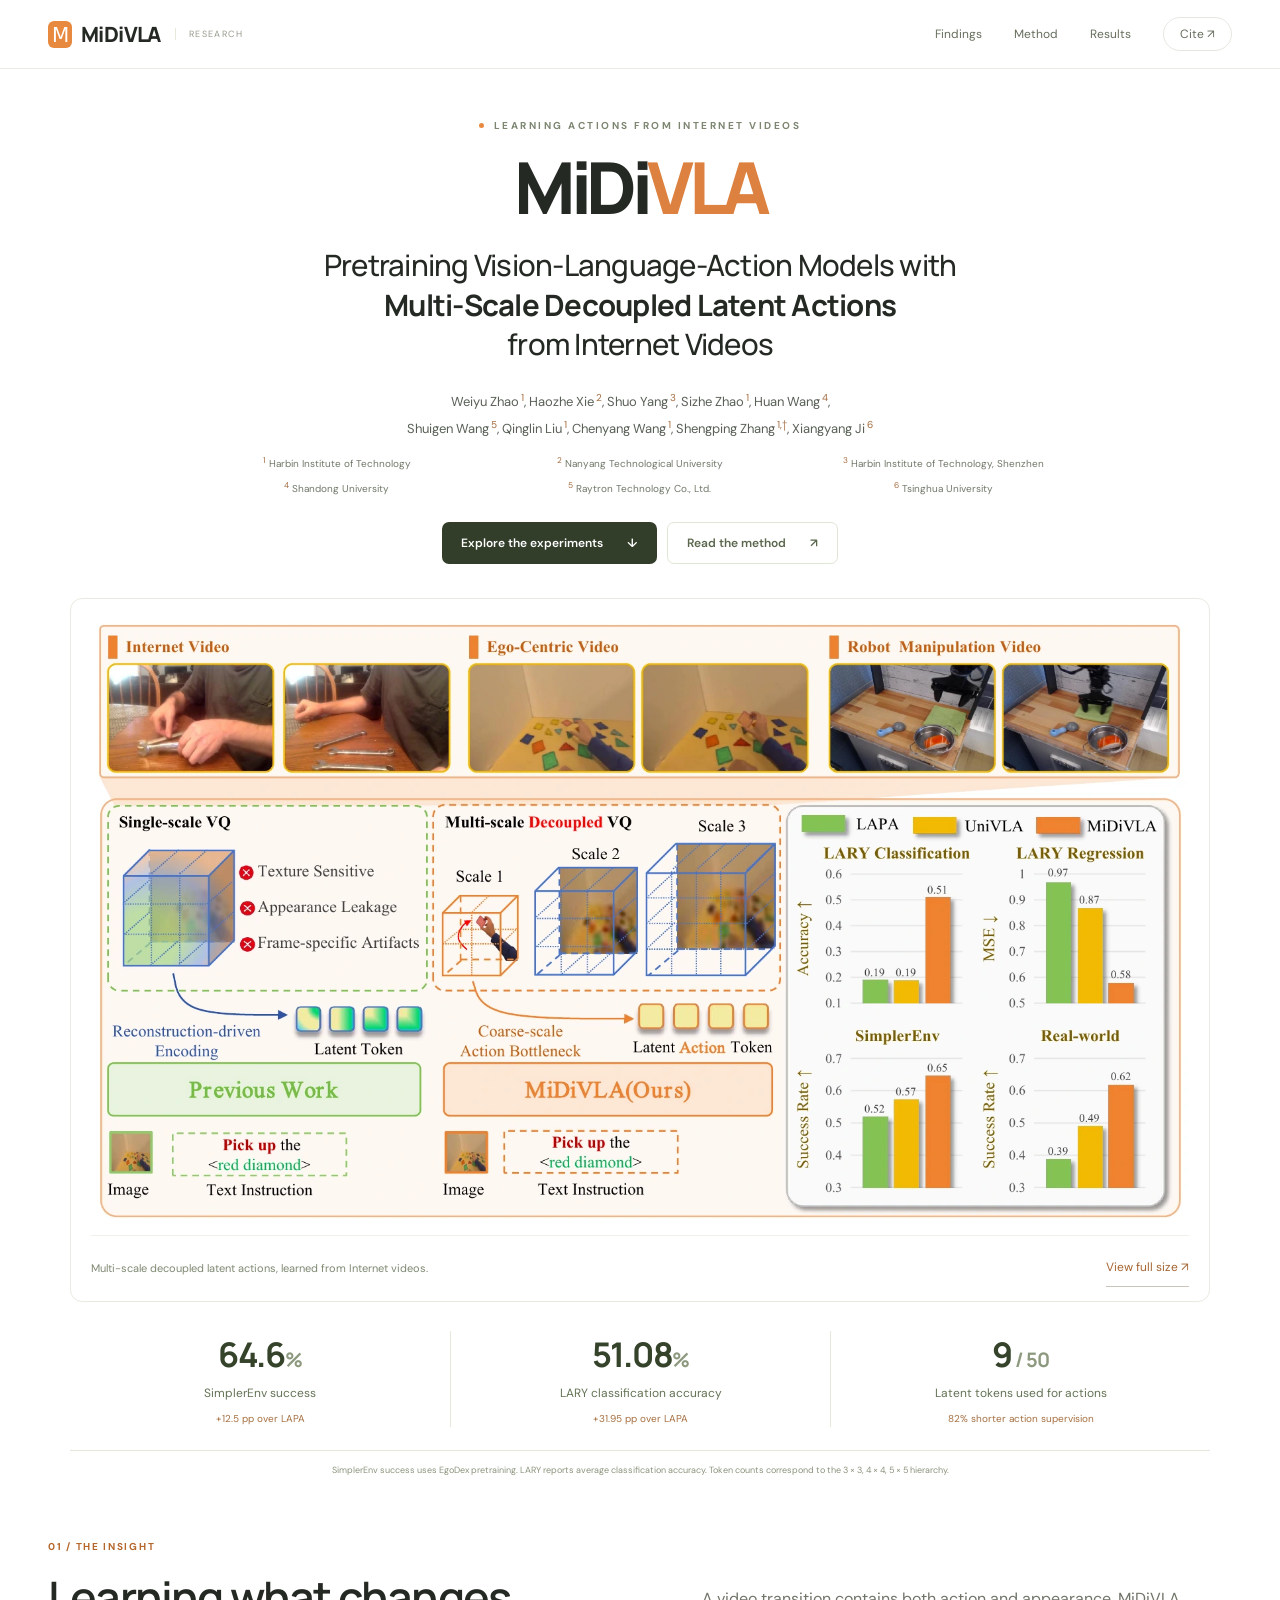
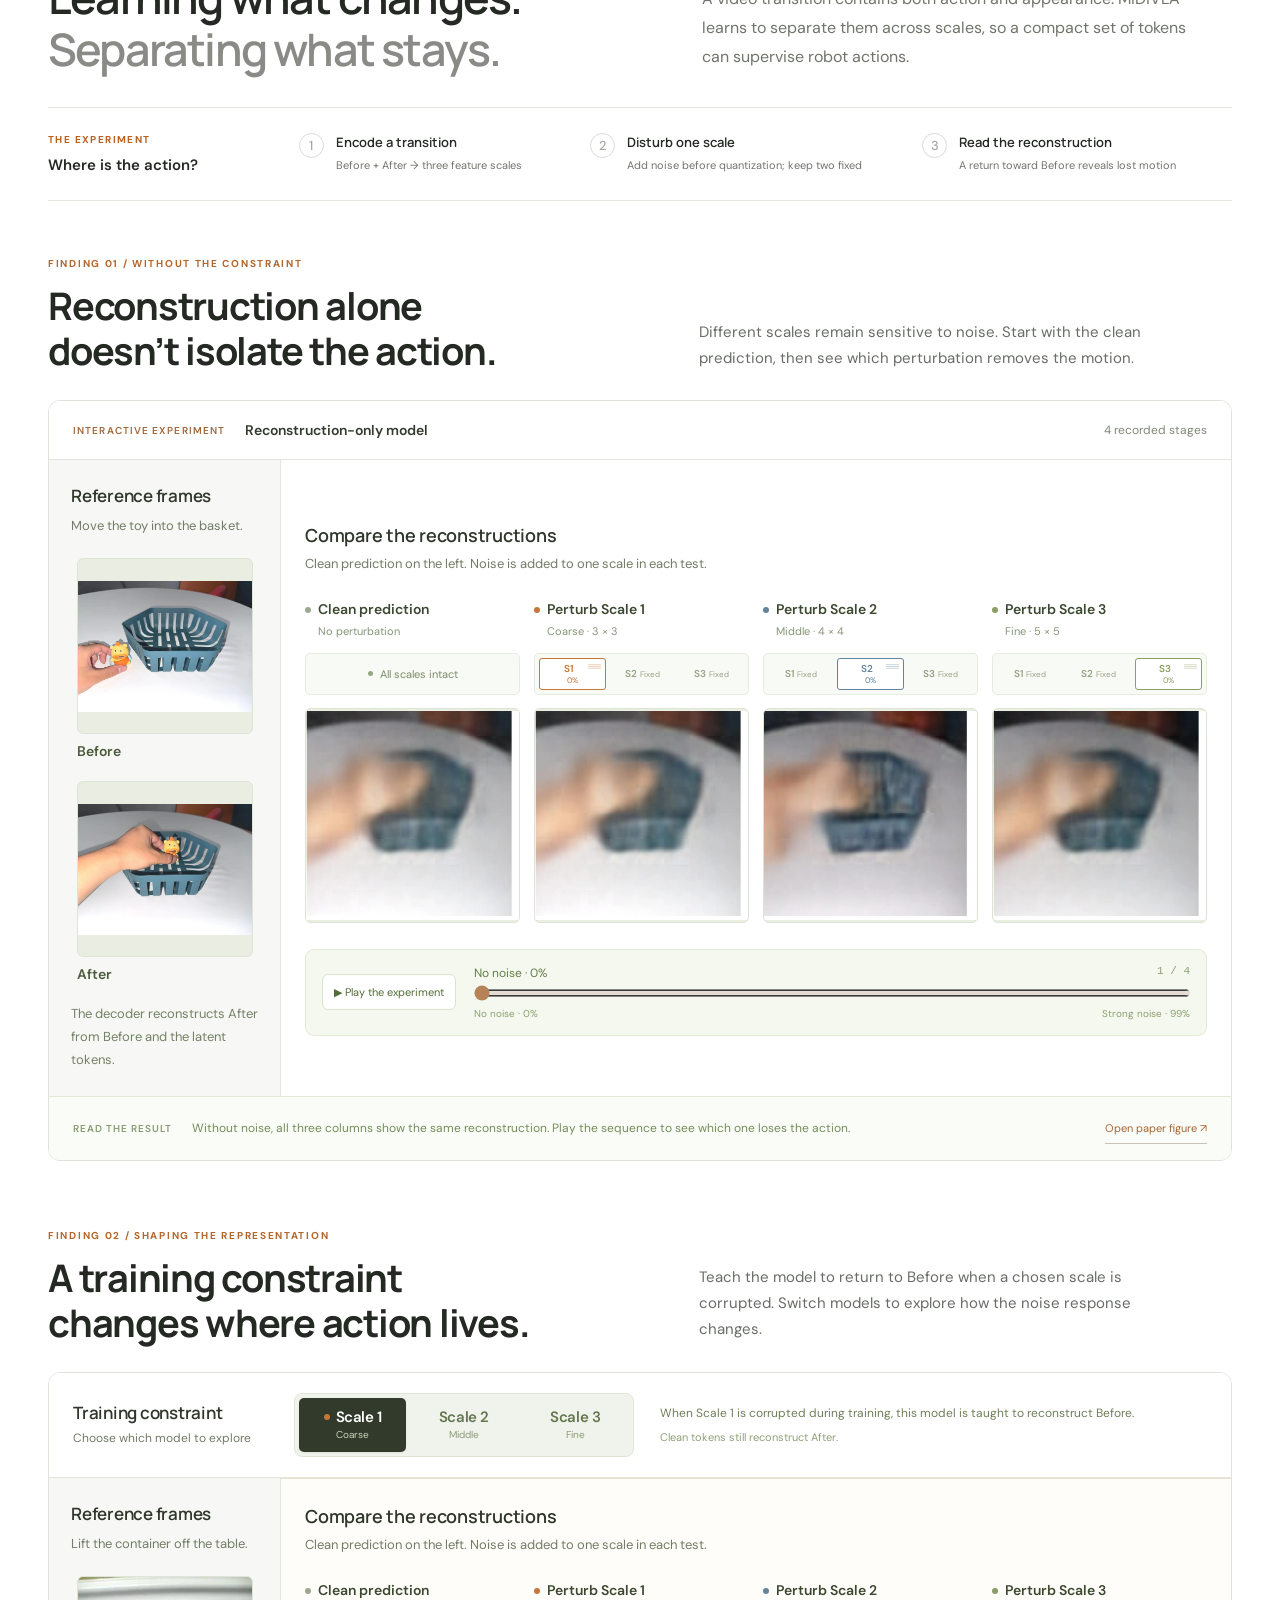
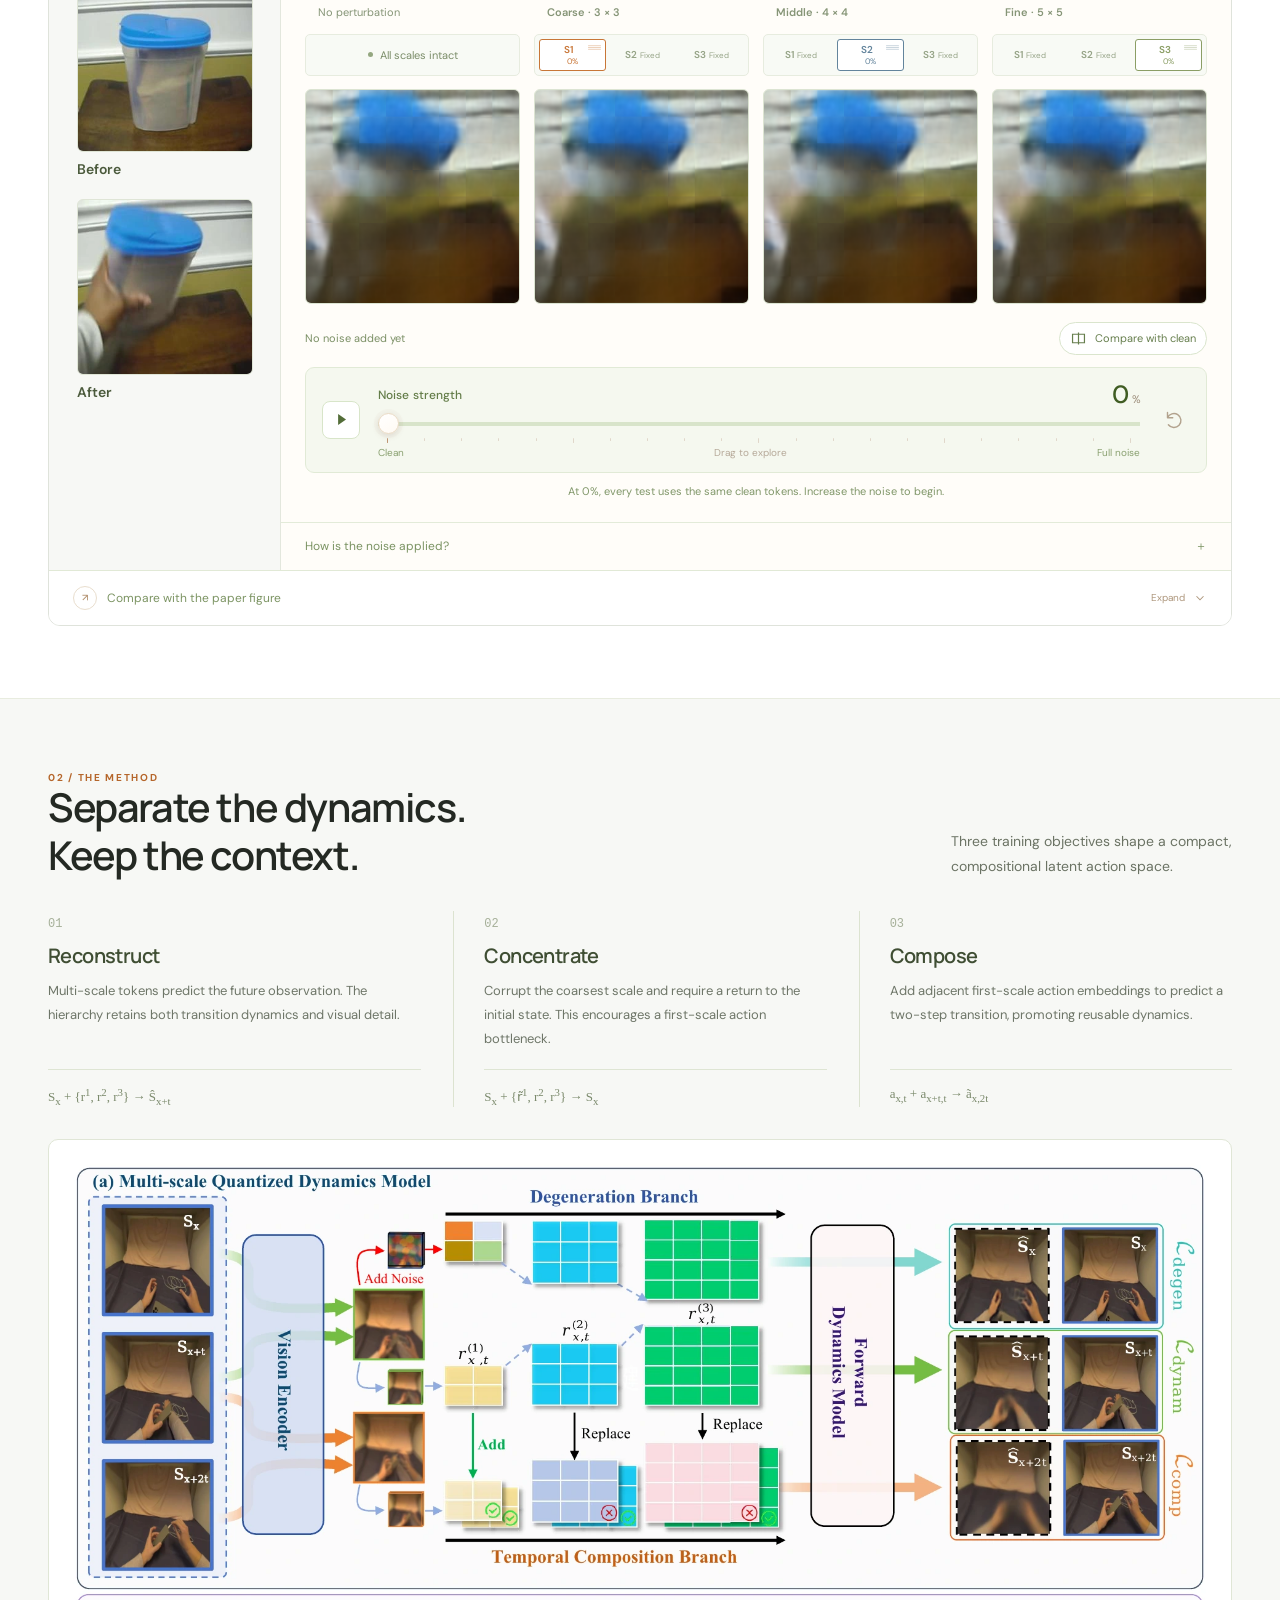
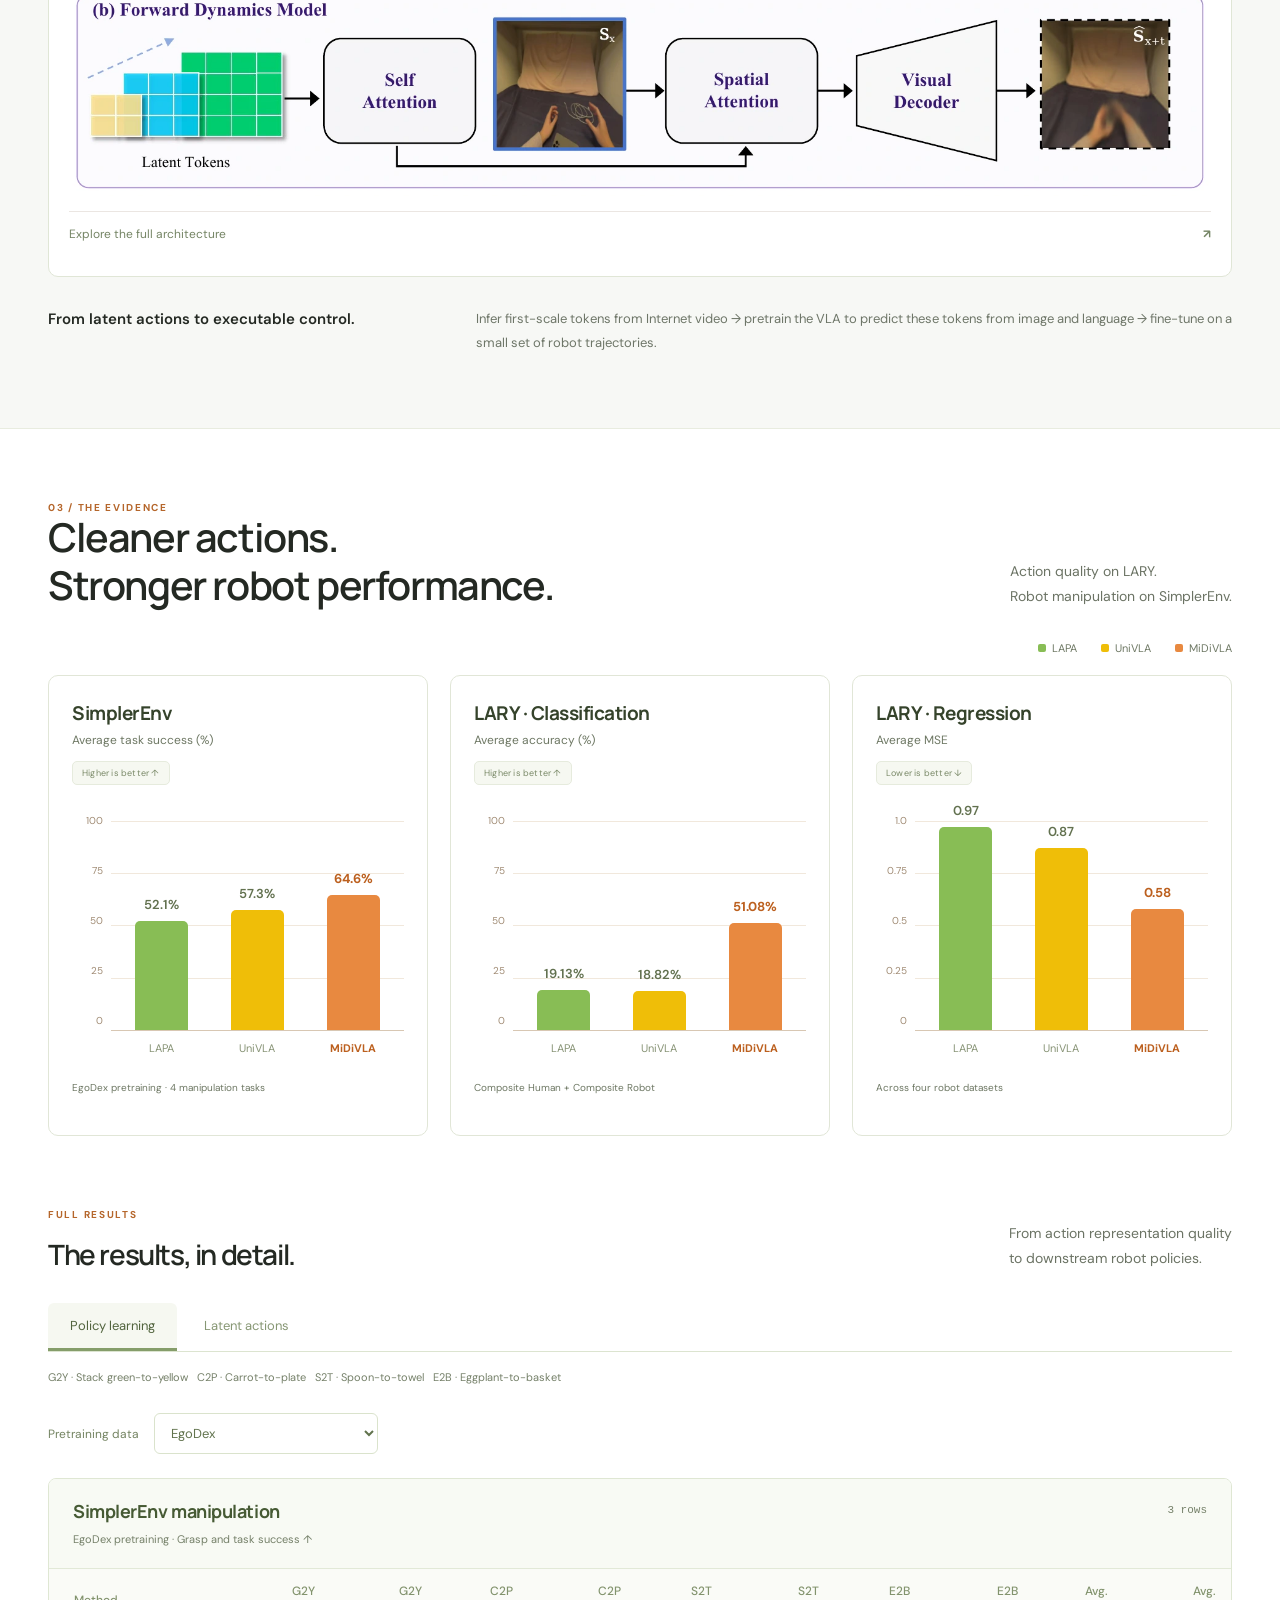
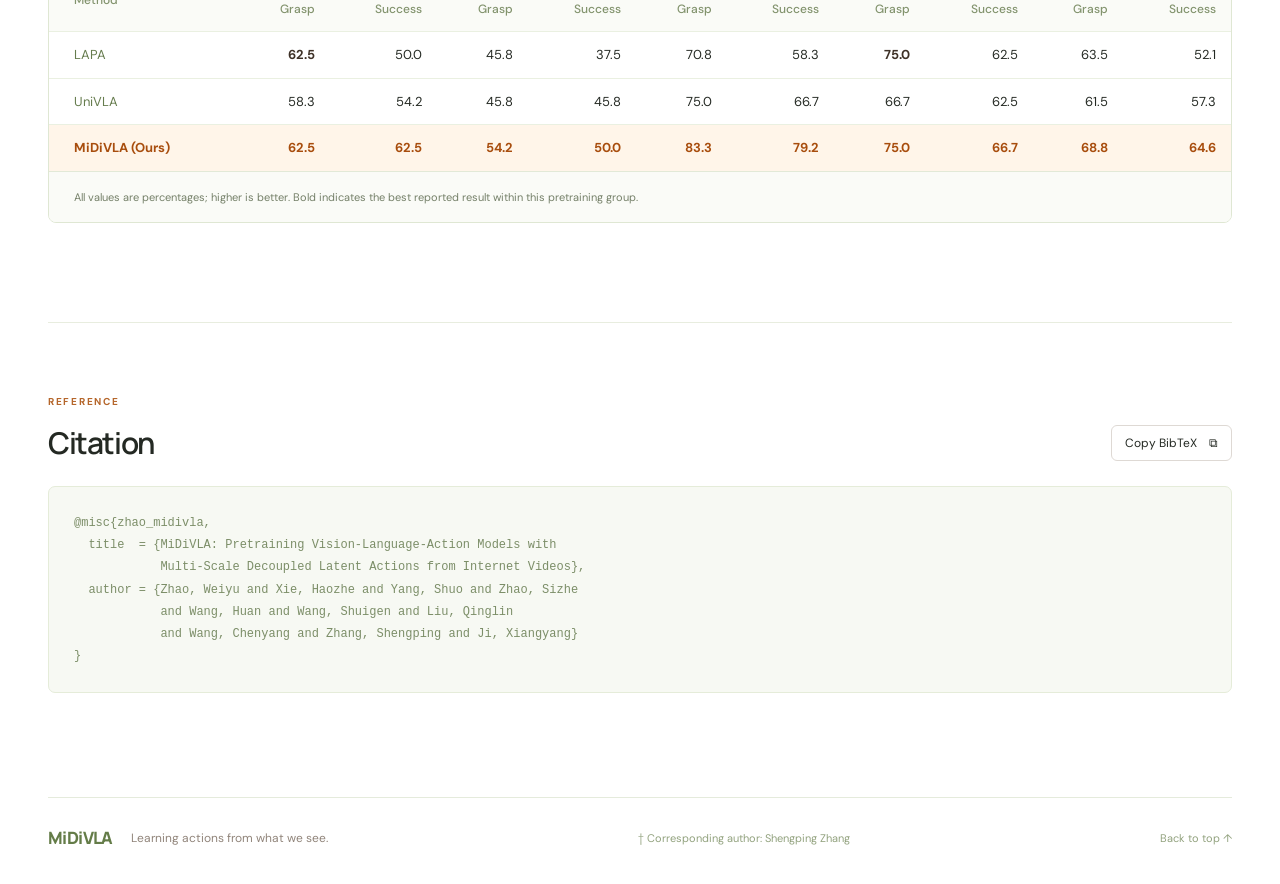
==== midivla/index.html @ 49b15dd3 "feat: publish MiDiVLA project page at /midivla" ====
<!doctype html>
<html lang="en">
<head>
  <meta charset="utf-8"><meta name="viewport" content="width=device-width, initial-scale=1">
  <title>MiDiVLA · Learning Actions from Internet Videos</title>
  <meta name="description" content="MiDiVLA learns multi-scale decoupled latent actions from Internet videos. Explore two interactive findings, the method, and robot manipulation results.">
  <meta name="theme-color" content="#fffaf4">
  <link rel="icon" type="image/svg+xml" href="data:image/svg+xml,%3Csvg xmlns='http://www.w3.org/2000/svg' viewBox='0 0 40 40'%3E%3Crect width='40' height='40' rx='10' fill='%23ec8028'/%3E%3Cpath d='M8 28V12l12 12 12-12v16' fill='none' stroke='%23fffaf4' stroke-width='4'/%3E%3C/svg%3E">
  <link rel="stylesheet" href="/page/midivla/styles.css?v=findings-reader-1"><script src="/page/midivla/app.js?v=2331945dd2" defer></script>
  <link rel="stylesheet" href="/page/midivla/noise-sweep.css?v=tight-vertical-3"><script src="/page/midivla/assets/noise-experiments.js?v=20260925-layer1-35000" defer></script><script src="/page/midivla/noise-sweep.js?v=editorial-2" defer></script>
<link rel="stylesheet" href="/page/midivla/findings.css?v=comparison-4">
<link rel="stylesheet" href="/page/midivla/desktop.css?v=editorial-1"><link rel="canonical" href="https://weiyu0726.github.io/midivla/">
</head>
<body>
<a class="skip-link" href="#main">Skip to content</a>
<header class="header"><div class="nav-wrap">
  <a class="wordmark" href="#overview" aria-label="MiDiVLA home"><span class="brand-icon" aria-hidden="true">Ⅿ</span>MiDiVLA<span class="nav-tag">RESEARCH</span></a>
  <nav aria-label="Main navigation"><a href="#findings">Findings</a><a href="#method">Method</a><a href="#results">Results</a><a href="#citation">Cite <span aria-hidden="true">↗</span></a></nav>
</div></header>
<main id="main">
<section class="hero wrap" id="overview">
  <div class="eyebrow"><span class="status-dot"></span> LEARNING ACTIONS FROM INTERNET VIDEOS</div>
  <h1>MiDi<span>VLA</span></h1>
  <h2>Pretraining Vision-Language-Action Models with<br class="desktop"> <span>Multi-Scale Decoupled Latent Actions</span><br class="desktop"> from Internet Videos</h2>
  <p class="authors">Weiyu Zhao<sup>1</sup>, Haozhe Xie<sup>2</sup>, Shuo Yang<sup>3</sup>, Sizhe Zhao<sup>1</sup>, Huan Wang<sup>4</sup>,<br class="desktop"> Shuigen Wang<sup>5</sup>, Qinglin Liu<sup>1</sup>, Chenyang Wang<sup>1</sup>, Shengping Zhang<sup>1,†</sup>, Xiangyang Ji<sup>6</sup></p>
  <p class="affiliations"><span><sup>1</sup> Harbin Institute of Technology</span><span><sup>2</sup> Nanyang Technological University</span><span><sup>3</sup> Harbin Institute of Technology, Shenzhen</span><span><sup>4</sup> Shandong University</span><span><sup>5</sup> Raytron Technology Co., Ltd.</span><span><sup>6</sup> Tsinghua University</span></p>
  <div class="hero-actions"><a class="button primary" href="#findings">Explore the experiments <span>↓</span></a><a class="button secondary" href="#method">Read the method <span>↗</span></a></div>
  <figure class="teaser-figure">
    <button class="teaser-image-button" data-figure="teaser" data-title="MiDiVLA · Original teaser" aria-label="Enlarge the original MiDiVLA teaser"><img src="/page/midivla/assets/figure-teaser.webp" width="1658" height="919" alt="Original MiDiVLA teaser: Internet, egocentric, and robot video frame pairs; single-scale versus multi-scale decoupled quantization; and LARY, SimplerEnv, and real-world comparisons"></button>
    <figcaption><span>Multi-scale decoupled latent actions, learned from Internet videos.</span><button class="text-button" data-figure="teaser" data-title="MiDiVLA · Original teaser">View full size ↗</button></figcaption>
  </figure>
  <div class="metrics"><div><strong>64.6<span>%</span></strong><p>SimplerEnv success</p><small>+12.5 pp over LAPA</small></div><div><strong>51.08<span>%</span></strong><p>LARY classification accuracy</p><small>+31.95 pp over LAPA</small></div><div><strong>9<span> / 50</span></strong><p>Latent tokens used for actions</p><small>82% shorter action supervision</small></div></div>
  <p class="metric-note">SimplerEnv success uses EgoDex pretraining. LARY reports average classification accuracy. Token counts correspond to the 3 × 3, 4 × 4, 5 × 5 hierarchy.</p>
</section>
<section class="findings-intro wrap section" id="findings"><div class="intro-heading"><div><span class="section-kicker">01 / THE INSIGHT</span><h2>Learning what changes.<br><span>Separating what stays.</span></h2></div><p class="section-lead">A video transition contains both action and appearance. MiDiVLA learns to separate them across scales, so a compact set of tokens can supervise robot actions.</p></div><div class="protocol-primer"><div class="protocol-caption"><span>THE EXPERIMENT</span><strong>Where is the action?</strong></div><article><span class="primer-step">1</span><div><h3>Encode a transition</h3><p>Before + After → three feature scales</p></div></article><article><span class="primer-step">2</span><div><h3>Disturb one scale</h3><p>Add noise before quantization; keep two fixed</p></div></article><article><span class="primer-step">3</span><div><h3>Read the reconstruction</h3><p>A return toward Before reveals lost motion</p></div></article></div></section>
<section class="finding reader-finding wrap section" id="finding-one"><div class="finding-heading"><div><span class="section-kicker">FINDING 01 / WITHOUT THE CONSTRAINT</span><h2>Reconstruction alone<br>doesn’t isolate the action.</h2></div><p>Different scales remain sensitive to noise. Start with the clean prediction, then see which perturbation removes the motion.</p></div><div class="reader-experiment" id="f1-experiment"><header class="experiment-context"><span class="context-tag">INTERACTIVE EXPERIMENT</span><strong>Reconstruction-only model</strong><span class="context-note">4 recorded stages</span></header><div class="experiment-workspace"><aside class="experiment-sidebar"><div class="observation-stage"><div class="stage-title"><span>01</span><div><h3>Reference frames</h3><p>Move the toy into the basket.</p></div></div><div class="observation-pair"><figure><img src="/page/midivla/assets/f1-start.webp" width="256" height="256" alt="Before: toy outside the basket"><figcaption>Before</figcaption></figure><figure><img src="/page/midivla/assets/f1-target.webp" width="256" height="256" alt="After: toy moved into the basket"><figcaption>After</figcaption></figure></div><p class="reference-explanation">The decoder reconstructs After from Before and the latent tokens.</p></div></aside><div class="test-stage"><div class="stage-title"><span>02</span><div><h3>Compare the reconstructions</h3><p>Clean prediction on the left. Noise is added to one scale in each test.</p></div></div><div class="protocol-results"><figure class="baseline-result"><figcaption class="baseline-label"><h4>Clean prediction</h4><span class="scale-detail">No perturbation</span></figcaption><div class="baseline-guide"><span class="baseline-dot"></span> All scales intact</div><div class="baseline-frame"><img src="/page/midivla/assets/f1-s1-0.webp" width="800" height="820" alt="Clean reconstruction without noise"></div></figure><figure class="protocol-result" style="--scale-color:#c87637"><figcaption><h4>Perturb Scale 1</h4><span class="scale-detail">Coarse · 3 × 3</span></figcaption><div class="injection-recipe" data-injected-scale="1" aria-label="Test 1: add noise before quantization at Scale 1; the other two scales stay fixed"><span class="feature-chip" data-scale="1" data-state="noisy"><b>S1</b><svg viewBox="0 0 50 28" aria-hidden="true"><g class="feature-lines"><path d="M5 8h40M5 14h40M5 20h40"/></path></g><g class="noise-lines"><path d="m4 15 4-9 4 16 4-13 4 9 4-14 4 18 4-12 4 8 4-13 4 10"/></path></g></svg><small><span data-dose>No noise</span></small></span><span class="feature-chip" data-scale="2" data-state="fixed"><b>S2</b><small>Fixed</small></span><span class="feature-chip" data-scale="3" data-state="fixed"><b>S3</b><small>Fixed</small></span></div><div class="protocol-image"><img id="f1-image-1" src="/page/midivla/assets/f1-s1-0.webp" width="800" height="820" alt="Recorded reconstruction when disturbing Scale 1"></div></figure><figure class="protocol-result" style="--scale-color:#63849c"><figcaption><h4>Perturb Scale 2</h4><span class="scale-detail">Middle · 4 × 4</span></figcaption><div class="injection-recipe" data-injected-scale="2" aria-label="Test 2: add noise before quantization at Scale 2; the other two scales stay fixed"><span class="feature-chip" data-scale="1" data-state="fixed"><b>S1</b><small>Fixed</small></span><span class="feature-chip" data-scale="2" data-state="noisy"><b>S2</b><svg viewBox="0 0 50 28" aria-hidden="true"><g class="feature-lines"><path d="M5 8h40M5 14h40M5 20h40"/></path></g><g class="noise-lines"><path d="m4 15 4-9 4 16 4-13 4 9 4-14 4 18 4-12 4 8 4-13 4 10"/></path></g></svg><small><span data-dose>No noise</span></small></span><span class="feature-chip" data-scale="3" data-state="fixed"><b>S3</b><small>Fixed</small></span></div><div class="protocol-image"><img id="f1-image-2" src="/page/midivla/assets/f1-s2-0.webp" width="800" height="820" alt="Recorded reconstruction when disturbing Scale 2"></div></figure><figure class="protocol-result" style="--scale-color:#8b9e65"><figcaption><h4>Perturb Scale 3</h4><span class="scale-detail">Fine · 5 × 5</span></figcaption><div class="injection-recipe" data-injected-scale="3" aria-label="Test 3: add noise before quantization at Scale 3; the other two scales stay fixed"><span class="feature-chip" data-scale="1" data-state="fixed"><b>S1</b><small>Fixed</small></span><span class="feature-chip" data-scale="2" data-state="fixed"><b>S2</b><small>Fixed</small></span><span class="feature-chip" data-scale="3" data-state="noisy"><b>S3</b><svg viewBox="0 0 50 28" aria-hidden="true"><g class="feature-lines"><path d="M5 8h40M5 14h40M5 20h40"/></path></g><g class="noise-lines"><path d="m4 15 4-9 4 16 4-13 4 9 4-14 4 18 4-12 4 8 4-13 4 10"/></path></g></svg><small><span data-dose>No noise</span></small></span></div><div class="protocol-image"><img id="f1-image-3" src="/page/midivla/assets/f1-s3-0.webp" width="800" height="820" alt="Recorded reconstruction when disturbing Scale 3"></div></figure></div><div class="f1-controls reader-controls"><button class="small-button" id="f1-play" type="button" aria-pressed="false">▶ Play the experiment</button><div><label for="f1-step"><span id="f1-phase">No noise · 0%</span><output id="f1-output" for="f1-step">1 / 4</output></label><input id="f1-step" type="range" min="0" max="3" step="1" value="0" aria-label="Finding one recorded stage"><div class="range-labels"><span>No noise · 0%</span><span>4 recorded stages</span><span>Strong noise · 99%</span></div></div></div></div></div><div class="finding-observation"><span>READ THE RESULT</span><p id="f1-reading">Without noise, all three columns show the same reconstruction. Play the sequence to see which one loses the action.</p><button class="text-button" data-figure="noise" data-title="Finding 1 · Original disruption experiment">Open paper figure ↗</button></div></div></section>
<section class="finding reader-finding wrap section" id="finding-two"><div class="finding-heading"><div><span class="section-kicker">FINDING 02 / SHAPING THE REPRESENTATION</span><h2>A training constraint<br>changes where action lives.</h2></div><p>Teach the model to return to Before when a chosen scale is corrupted. Switch models to explore how the noise response changes.</p></div><section class="bottleneck-studio reader-experiment" id="measured-noise-sweep" aria-label="Training constraint and noise experiment" data-percent="0" data-placement="1"><div class="training-stage studio-model-selector"><div class="stage-title"><div><h3>Training constraint</h3><p>Choose which model to explore</p></div></div><div class="bottleneck-tabs" role="tablist" aria-label="Training constraint placement"><button class="bottleneck-tab is-selected" id="constraint-tab-1" role="tab" aria-selected="true" aria-controls="constraint-panel" tabindex="0" data-placement="1" style="--scale-color:#c87637"><span class="tab-copy"><strong>Scale 1</strong><span>Coarse</span></span></button><button class="bottleneck-tab " id="constraint-tab-2" role="tab" aria-selected="false" aria-controls="constraint-panel" tabindex="-1" data-placement="2" style="--scale-color:#63849c"><span class="tab-copy"><strong>Scale 2</strong><span>Middle</span></span></button><button class="bottleneck-tab " id="constraint-tab-3" role="tab" aria-selected="false" aria-controls="constraint-panel" tabindex="-1" data-placement="3" style="--scale-color:#8b9e65"><span class="tab-copy"><strong>Scale 3</strong><span>Fine</span></span></button></div><div class="training-explanation"><div class="training-rule"><svg viewBox="0 0 180 52" role="img" aria-label="Training uses a corrupted scale to learn a return to Before"><g class="training-rule-scales"><rect x="3" y="8" width="28" height="34" rx="5" data-training-scale="1"/></rect><rect x="38" y="8" width="28" height="34" rx="5" data-training-scale="2"/></rect><rect x="73" y="8" width="28" height="34" rx="5" data-training-scale="3"/></rect></g><path d="M112 25h27m-6-5 6 5-6 5"/></path><rect x="147" y="8" width="28" height="34" rx="5" class="training-before"/></rect><path d="M154 25h14m-4-4-4 4 4 4"/></path></svg><p id="training-goal">When Scale 1 is corrupted during training, the model is taught to reconstruct Before.</p></div><p class="training-main-note">Clean tokens still reconstruct After.</p></div></div><div class="experiment-workspace"><aside class="experiment-sidebar"><div class="observation-stage"><div class="stage-title"><span>B</span><div><h3>Reference frames</h3><p>Lift the container off the table.</p></div></div><div class="observation-pair"><figure><img src="/page/midivla/assets/ssv2-blue-cup-sweep/initial.png" width="256" height="256" alt="Before: container on the table"><figcaption>Before</figcaption></figure><figure><img src="/page/midivla/assets/ssv2-blue-cup-sweep/target.png" width="256" height="256" alt="After: container lifted by a hand"><figcaption>After</figcaption></figure></div><p class="reference-explanation">The decoder reconstructs After from Before and the latent tokens.</p></div></aside><div id="constraint-panel" role="tabpanel" aria-labelledby="constraint-tab-1"><div id="sweep-available"><div class="test-stage"><div class="stage-title"><span>C</span><div><h3>Compare the reconstructions</h3><p>Clean prediction on the left. Noise is added to one scale in each test.</p></div></div><div class="sweep-results protocol-results"><figure class="baseline-result"><figcaption class="baseline-label"><h4>Clean prediction</h4><span class="scale-detail">No perturbation</span></figcaption><div class="baseline-guide"><span class="baseline-dot"></span> All scales intact</div><div class="baseline-frame"><img id="noise-clean-reference" src="/page/midivla/assets/ssv2-blue-cup-sweep/clean.png" width="256" height="256" alt="Selected model reconstruction with no noise"></div></figure><figure class="sweep-result protocol-result" style="--scale-color:#c87637"><figcaption><h4>Perturb Scale 1</h4><span class="scale-detail">Coarse · 3 × 3</span></figcaption><div class="injection-recipe" data-injected-scale="1" aria-label="Test 1: add noise before quantization at Scale 1; the other two scales stay fixed"><span class="feature-chip" data-scale="1" data-state="noisy"><b>S1</b><svg viewBox="0 0 50 28" aria-hidden="true"><g class="feature-lines"><path d="M5 8h40M5 14h40M5 20h40"/></path></g><g class="noise-lines"><path d="m4 15 4-9 4 16 4-13 4 9 4-14 4 18 4-12 4 8 4-13 4 10"/></path></g></svg><small><span data-dose>No noise</span></small></span><span class="feature-chip" data-scale="2" data-state="fixed"><b>S2</b><small>Fixed</small></span><span class="feature-chip" data-scale="3" data-state="fixed"><b>S3</b><small>Fixed</small></span></div><div class="sweep-frame"><img id="noise-layer-0" src="/page/midivla/assets/ssv2-blue-cup-sweep/frames/layer0-000.png" width="256" height="256" alt="Recorded reconstruction when disturbing Scale 1"></div></figure><figure class="sweep-result protocol-result" style="--scale-color:#63849c"><figcaption><h4>Perturb Scale 2</h4><span class="scale-detail">Middle · 4 × 4</span></figcaption><div class="injection-recipe" data-injected-scale="2" aria-label="Test 2: add noise before quantization at Scale 2; the other two scales stay fixed"><span class="feature-chip" data-scale="1" data-state="fixed"><b>S1</b><small>Fixed</small></span><span class="feature-chip" data-scale="2" data-state="noisy"><b>S2</b><svg viewBox="0 0 50 28" aria-hidden="true"><g class="feature-lines"><path d="M5 8h40M5 14h40M5 20h40"/></path></g><g class="noise-lines"><path d="m4 15 4-9 4 16 4-13 4 9 4-14 4 18 4-12 4 8 4-13 4 10"/></path></g></svg><small><span data-dose>No noise</span></small></span><span class="feature-chip" data-scale="3" data-state="fixed"><b>S3</b><small>Fixed</small></span></div><div class="sweep-frame"><img id="noise-layer-1" src="/page/midivla/assets/ssv2-blue-cup-sweep/frames/layer1-000.png" width="256" height="256" alt="Recorded reconstruction when disturbing Scale 2"></div></figure><figure class="sweep-result protocol-result" style="--scale-color:#8b9e65"><figcaption><h4>Perturb Scale 3</h4><span class="scale-detail">Fine · 5 × 5</span></figcaption><div class="injection-recipe" data-injected-scale="3" aria-label="Test 3: add noise before quantization at Scale 3; the other two scales stay fixed"><span class="feature-chip" data-scale="1" data-state="fixed"><b>S1</b><small>Fixed</small></span><span class="feature-chip" data-scale="2" data-state="fixed"><b>S2</b><small>Fixed</small></span><span class="feature-chip" data-scale="3" data-state="noisy"><b>S3</b><svg viewBox="0 0 50 28" aria-hidden="true"><g class="feature-lines"><path d="M5 8h40M5 14h40M5 20h40"/></path></g><g class="noise-lines"><path d="m4 15 4-9 4 16 4-13 4 9 4-14 4 18 4-12 4 8 4-13 4 10"/></path></g></svg><small><span data-dose>No noise</span></small></span></div><div class="sweep-frame"><img id="noise-layer-2" src="/page/midivla/assets/ssv2-blue-cup-sweep/frames/layer2-000.png" width="256" height="256" alt="Recorded reconstruction when disturbing Scale 3"></div></figure></div><div class="reconstruction-mode"><span id="sweep-mode">Clean prediction</span><button class="clean-toggle" id="noise-clean" type="button" aria-pressed="false"><svg viewBox="0 0 20 20" aria-hidden="true"><path d="M10 3v14M3 5h14v10H3z"/></path></svg><span>Compare with clean</span></button></div><div class="sweep-transport"><button class="transport-play" id="noise-play" type="button" aria-pressed="false" aria-label="Play noise sweep"><svg class="play-icon" viewBox="0 0 24 24" aria-hidden="true"><path d="m9 5 10 7-10 7Z"/></path></svg><svg class="pause-icon" viewBox="0 0 24 24" aria-hidden="true"><path d="M8 6v12M16 6v12"/></path></svg></button><div class="sweep-timeline"><label for="noise-strength"><span>Noise strength</span><output id="noise-percent" for="noise-strength">0<span>%</span></output></label><input id="noise-strength" type="range" min="0" max="100" step="0.1" value="0" aria-describedby="noise-status"><div class="timeline-ticks" aria-hidden="true"><i></i><i></i><i></i><i></i><i></i><i></i><i></i><i></i><i></i><i></i><i></i><i></i><i></i><i></i><i></i><i></i><i></i><i></i><i></i><i></i><i></i></div><div class="timeline-ends"><span>Clean</span><span>Drag to explore</span><span>Full noise</span></div></div><button id="noise-reset" class="transport-reset" type="button" aria-label="Reset noise to zero"><svg viewBox="0 0 24 24" aria-hidden="true"><path d="M4 10a8 8 0 1 1 1 8M4 4v6h6"/></path></svg></button></div><p class="sweep-caption" id="noise-status">All three scales begin with the same clean prediction.</p></div><details class="protocol-details"><summary>How is the noise applied? <span>＋</span></summary><div><p>Both frames are encoded into three feature scales. For the selected scale, blend its continuous features with Gaussian noise before codebook lookup. At 0%, keep the original features. At 100%, replace them with noise. Then quantize and reconstruct.</p><p>The noise draw is fixed across the 21 strengths. The other two scales retain their clean token indices and contributions. These are recorded reconstructions for one image pair; the animated diagrams illustrate the intervention.</p><p>Compare each reconstruction with <strong>Before</strong> and <strong>After</strong>. A return toward Before reveals sensitivity to the scale disturbed in that column.</p></div></details></div><div class="sweep-empty" id="sweep-empty" hidden><span id="empty-label"></span><h3>This model’s recorded sequence is unavailable.</h3></div></div></div><details class="studio-overview" id="study-overview">
      <summary><span><b>↗</b> Compare with the paper figure</span><span class="overview-toggle"><span class="when-open">Collapse</span><span class="when-closed">Expand</span><svg viewBox="0 0 16 16" aria-hidden="true"><path d="m4 6 4 4 4-4"/></path></svg></span></summary>
      <figure class="studio-study-figure">
        <button class="studio-study-image" data-figure="scalenoise" data-title="Finding 2 · Constraint placement and cross-scale sensitivity" aria-label="Enlarge the full Finding 2 figure"><img src="/page/midivla/assets/figure-scalenoise.webp" width="1974" height="710" alt="Finding 2 original study: noise sensitivity and reconstructions under three training constraint placements"><span class="study-zoom"><svg viewBox="0 0 24 24" aria-hidden="true"><path d="M14 4h6v6M20 4l-7 7M10 20H4v-6M4 20l7-7"/></path></svg>View full size</span></button>
      </figure>
    </details></section></section>
<section class="method-section section" id="method"><div class="wrap"><div class="section-kicker">02 / THE METHOD</div><div class="section-heading"><h2>Separate the dynamics.<br>Keep the context.</h2><p>Three training objectives shape a compact,<br class="desktop"> compositional latent action space.</p></div><div class="method-steps"><article><span class="method-number">01</span><h3>Reconstruct</h3><p>Multi-scale tokens predict the future observation. The hierarchy retains both transition dynamics and visual detail.</p><div class="equation">S<sub>x</sub> + {r<sup>1</sup>, r<sup>2</sup>, r<sup>3</sup>} → Ŝ<sub>x+t</sub></div></article><article><span class="method-number">02</span><h3>Concentrate</h3><p>Corrupt the coarsest scale and require a return to the initial state. This encourages a first-scale action bottleneck.</p><div class="equation">S<sub>x</sub> + {r̃<sup>1</sup>, r<sup>2</sup>, r<sup>3</sup>} → S<sub>x</sub></div></article><article><span class="method-number">03</span><h3>Compose</h3><p>Add adjacent first-scale action embeddings to predict a two-step transition, promoting reusable dynamics.</p><div class="equation">a<sub>x,t</sub> + a<sub>x+t,t</sub> → ã<sub>x,2t</sub></div></article></div><button class="figure-button" data-figure="framework" data-title="MiDiVLA · Multi-scale dynamics framework"><img src="/page/midivla/assets/figure-framework.webp" loading="lazy" width="1850" height="1010" alt="MiDiVLA architecture showing shared reconstruction, degeneration, and temporal composition branches"><span>Explore the full architecture <b>↗</b></span></button><div class="method-bottom"><b>From latent actions to executable control.</b><p>Infer first-scale tokens from Internet video → pretrain the VLA to predict these tokens from image and language → fine-tune on a small set of robot trajectories.</p></div></div></section>
<section class="results wrap section" id="results">
  <div class="section-kicker">03 / THE EVIDENCE</div>
  <div class="section-heading"><h2>Cleaner actions.<br>Stronger robot performance.</h2><p>Action quality on LARY.<br>Robot manipulation on SimplerEnv.</p></div>
  <div class="benchmark-legend chart-legend"><span><i class="lapa-color"></i>LAPA</span><span><i class="univla-color"></i>UniVLA</span><span><i class="ours-color"></i>MiDiVLA</span></div>
  <div class="benchmark-grid"><figure class="benchmark-card" data-benchmark="simpler">
      <figcaption><h3>SimplerEnv</h3><p>Average task success (%)</p><span class="metric-direction">Higher is better ↑</span></figcaption>
      <div class="metric-plot" role="img" aria-label="SimplerEnv, Average task success. Higher is better. LAPA 52.1%, UniVLA 57.3%, MiDiVLA 64.6%.">
        <div class="metric-ticks" aria-hidden="true"><span>100</span><span>75</span><span>50</span><span>25</span><span>0</span></div><div class="metric-columns" aria-hidden="true"><div class="metric-column lapa" data-method="LAPA" data-value="52.1"><div class="metric-bar" style="--height:52.1%"><span class="metric-value">52.1%</span></div><span class="metric-method">LAPA</span></div><div class="metric-column univla" data-method="UniVLA" data-value="57.3"><div class="metric-bar" style="--height:57.3%"><span class="metric-value">57.3%</span></div><span class="metric-method">UniVLA</span></div><div class="metric-column ours" data-method="MiDiVLA" data-value="64.6"><div class="metric-bar" style="--height:64.6%"><span class="metric-value">64.6%</span></div><span class="metric-method">MiDiVLA</span></div></div>
      </div>
      <p class="benchmark-note">EgoDex pretraining · 4 manipulation tasks</p>
    </figure>
<figure class="benchmark-card" data-benchmark="lary-classification">
      <figcaption><h3>LARY · Classification</h3><p>Average accuracy (%)</p><span class="metric-direction">Higher is better ↑</span></figcaption>
      <div class="metric-plot" role="img" aria-label="LARY · Classification, Average accuracy. Higher is better. LAPA 19.13%, UniVLA 18.82%, MiDiVLA 51.08%.">
        <div class="metric-ticks" aria-hidden="true"><span>100</span><span>75</span><span>50</span><span>25</span><span>0</span></div><div class="metric-columns" aria-hidden="true"><div class="metric-column lapa" data-method="LAPA" data-value="19.13"><div class="metric-bar" style="--height:19.13%"><span class="metric-value">19.13%</span></div><span class="metric-method">LAPA</span></div><div class="metric-column univla" data-method="UniVLA" data-value="18.82"><div class="metric-bar" style="--height:18.82%"><span class="metric-value">18.82%</span></div><span class="metric-method">UniVLA</span></div><div class="metric-column ours" data-method="MiDiVLA" data-value="51.08"><div class="metric-bar" style="--height:51.08%"><span class="metric-value">51.08%</span></div><span class="metric-method">MiDiVLA</span></div></div>
      </div>
      <p class="benchmark-note">Composite Human + Composite Robot</p>
    </figure>
<figure class="benchmark-card" data-benchmark="lary-regression">
      <figcaption><h3>LARY · Regression</h3><p>Average MSE</p><span class="metric-direction">Lower is better ↓</span></figcaption>
      <div class="metric-plot" role="img" aria-label="LARY · Regression, Average MSE. Lower is better. LAPA 0.97, UniVLA 0.87, MiDiVLA 0.58.">
        <div class="metric-ticks" aria-hidden="true"><span>1.0</span><span>0.75</span><span>0.5</span><span>0.25</span><span>0</span></div><div class="metric-columns" aria-hidden="true"><div class="metric-column lapa" data-method="LAPA" data-value="0.97"><div class="metric-bar" style="--height:97%"><span class="metric-value">0.97</span></div><span class="metric-method">LAPA</span></div><div class="metric-column univla" data-method="UniVLA" data-value="0.87"><div class="metric-bar" style="--height:87%"><span class="metric-value">0.87</span></div><span class="metric-method">UniVLA</span></div><div class="metric-column ours" data-method="MiDiVLA" data-value="0.58"><div class="metric-bar" style="--height:58%"><span class="metric-value">0.58</span></div><span class="metric-method">MiDiVLA</span></div></div>
      </div>
      <p class="benchmark-note">Across four robot datasets</p>
    </figure></div>
</section>
<!-- MANUSCRIPT_TABLES_START -->
<section class="paper-results wrap section" id="detailed-results">
<div class="section-kicker">FULL RESULTS</div>
<div class="section-heading"><h2>The results, in detail.</h2><p>From action representation quality<br class="desktop"> to downstream robot policies.</p></div>
<div class="evidence-tabs" role="tablist" aria-label="Research result tables">
<button role="tab" id="tab-policy" aria-controls="panel-policy" aria-selected="true" tabindex="0" data-evidence="policy">Policy learning</button>
<button role="tab" id="tab-representation" aria-controls="panel-representation" aria-selected="false" tabindex="-1" data-evidence="representation">Latent actions</button>
</div>
<p class="task-key">G2Y · Stack green-to-yellow &nbsp; C2P · Carrot-to-plate &nbsp; S2T · Spoon-to-towel &nbsp; E2B · Eggplant-to-basket</p>
<div id="panel-policy" role="tabpanel" aria-labelledby="tab-policy" tabindex="0"><div class="pretrain-control"><label for="pretrain-select">Pretraining data</label><select id="pretrain-select"><option value="egodex">EgoDex</option><option value="ssv2">Something-Something V2</option><option value="bridge">BridgeData V2</option></select></div><div data-pretraining="egodex"><article class="paper-table-card" id="table-simpler-egodex"><div class="paper-table-heading"><div><h3>SimplerEnv manipulation</h3><p>EgoDex pretraining · Grasp and task success ↑</p></div><span class="table-count">3 rows</span></div><div class="table-scroll" tabindex="0" role="region" aria-label="SimplerEnv manipulation table, scroll horizontally on small screens"><table class="paper-table"><caption class="sr-only">SimplerEnv manipulation. EgoDex pretraining · Grasp and task success ↑</caption><thead><tr><th scope="col">Method</th><th scope="col">G2Y<br>Grasp</th><th scope="col">G2Y<br>Success</th><th scope="col">C2P<br>Grasp</th><th scope="col">C2P<br>Success</th><th scope="col">S2T<br>Grasp</th><th scope="col">S2T<br>Success</th><th scope="col">E2B<br>Grasp</th><th scope="col">E2B<br>Success</th><th scope="col">Avg.<br>Grasp</th><th scope="col">Avg.<br>Success</th></tr></thead><tbody><tr><th scope="row">LAPA</th><td><strong>62.5</strong></td><td>50.0</td><td>45.8</td><td>37.5</td><td>70.8</td><td>58.3</td><td><strong>75.0</strong></td><td>62.5</td><td>63.5</td><td>52.1</td></tr><tr><th scope="row">UniVLA</th><td>58.3</td><td>54.2</td><td>45.8</td><td>45.8</td><td>75.0</td><td>66.7</td><td>66.7</td><td>62.5</td><td>61.5</td><td>57.3</td></tr><tr class="ours-row"><th scope="row"><strong>MiDiVLA (Ours)</strong></th><td><strong>62.5</strong></td><td><strong>62.5</strong></td><td><strong>54.2</strong></td><td><strong>50.0</strong></td><td><strong>83.3</strong></td><td><strong>79.2</strong></td><td><strong>75.0</strong></td><td><strong>66.7</strong></td><td><strong>68.8</strong></td><td><strong>64.6</strong></td></tr></tbody></table></div><p class="table-footnote">All values are percentages; higher is better. Bold indicates the best reported result within this pretraining group.</p></article></div><div data-pretraining="ssv2" hidden><article class="paper-table-card" id="table-simpler-ssv2"><div class="paper-table-heading"><div><h3>SimplerEnv manipulation</h3><p>Something-Something V2 pretraining · Grasp and task success ↑</p></div><span class="table-count">5 rows</span></div><div class="table-scroll" tabindex="0" role="region" aria-label="SimplerEnv manipulation table, scroll horizontally on small screens"><table class="paper-table"><caption class="sr-only">SimplerEnv manipulation. Something-Something V2 pretraining · Grasp and task success ↑</caption><thead><tr><th scope="col">Method</th><th scope="col">G2Y<br>Grasp</th><th scope="col">G2Y<br>Success</th><th scope="col">C2P<br>Grasp</th><th scope="col">C2P<br>Success</th><th scope="col">S2T<br>Grasp</th><th scope="col">S2T<br>Success</th><th scope="col">E2B<br>Grasp</th><th scope="col">E2B<br>Success</th><th scope="col">Avg.<br>Grasp</th><th scope="col">Avg.<br>Success</th></tr></thead><tbody><tr><th scope="row">UniPi</th><td>2.7</td><td>0.0</td><td>31.7</td><td>1.3</td><td>21.7</td><td>1.3</td><td>6.8</td><td>0.0</td><td>15.7</td><td>0.7</td></tr><tr><th scope="row">VPT</th><td><strong>66.7</strong></td><td>50.0</td><td>45.8</td><td>29.1</td><td>70.8</td><td>37.5</td><td><strong>91.6</strong></td><td><strong>66.7</strong></td><td><strong>68.7</strong></td><td>45.8</td></tr><tr><th scope="row">LAPA</th><td>58.3</td><td>50.0</td><td><strong>62.5</strong></td><td><strong>50.0</strong></td><td>75.0</td><td>50.0</td><td>70.8</td><td>58.3</td><td>66.7</td><td>52.1</td></tr><tr><th scope="row">UniVLA</th><td><strong>66.7</strong></td><td><strong>62.5</strong></td><td>45.8</td><td>37.5</td><td>75.0</td><td>70.8</td><td>62.5</td><td>50.0</td><td>62.5</td><td>55.2</td></tr><tr class="ours-row"><th scope="row"><strong>MiDiVLA (Ours)</strong></th><td>62.5</td><td><strong>62.5</strong></td><td>54.2</td><td>41.7</td><td><strong>79.2</strong></td><td><strong>75.0</strong></td><td>70.8</td><td>62.5</td><td>66.7</td><td><strong>60.4</strong></td></tr></tbody></table></div><p class="table-footnote">All values are percentages; higher is better. Bold indicates the best reported result within this pretraining group.</p></article></div><div data-pretraining="bridge" hidden><article class="paper-table-card" id="table-simpler-bridge"><div class="paper-table-heading"><div><h3>SimplerEnv manipulation</h3><p>BridgeData V2 pretraining · Grasp and task success ↑</p></div><span class="table-count">6 rows</span></div><div class="table-scroll" tabindex="0" role="region" aria-label="SimplerEnv manipulation table, scroll horizontally on small screens"><table class="paper-table"><caption class="sr-only">SimplerEnv manipulation. BridgeData V2 pretraining · Grasp and task success ↑</caption><thead><tr><th scope="col">Method</th><th scope="col">G2Y<br>Grasp</th><th scope="col">G2Y<br>Success</th><th scope="col">C2P<br>Grasp</th><th scope="col">C2P<br>Success</th><th scope="col">S2T<br>Grasp</th><th scope="col">S2T<br>Success</th><th scope="col">E2B<br>Grasp</th><th scope="col">E2B<br>Success</th><th scope="col">Avg.<br>Grasp</th><th scope="col">Avg.<br>Success</th></tr></thead><tbody><tr><th scope="row">UniPi</th><td>20.8</td><td>2.7</td><td>33.2</td><td>2.7</td><td>22.2</td><td>0.0</td><td>16.0</td><td>0.0</td><td>23.1</td><td>1.3</td></tr><tr><th scope="row">VPT</th><td>62.5</td><td>45.8</td><td>54.2</td><td>37.5</td><td>79.2</td><td>70.8</td><td>70.8</td><td>50.0</td><td>66.7</td><td>51.0</td></tr><tr><th scope="row">LAPA</th><td>62.5</td><td><strong>54.2</strong></td><td><strong>58.3</strong></td><td>45.8</td><td><strong>83.3</strong></td><td>70.8</td><td><strong>83.3</strong></td><td>58.3</td><td><strong>71.9</strong></td><td>57.3</td></tr><tr><th scope="row">UniVLA</th><td>58.3</td><td>45.8</td><td>50.0</td><td>45.8</td><td>75.0</td><td>70.8</td><td>79.2</td><td>62.5</td><td>65.6</td><td>56.2</td></tr><tr><th scope="row">villa-X†</th><td>58.3</td><td>50.0</td><td>50.0</td><td>45.8</td><td>79.2</td><td>70.8</td><td>75.0</td><td><strong>66.7</strong></td><td>65.6</td><td>58.3</td></tr><tr class="ours-row"><th scope="row"><strong>MiDiVLA (Ours)</strong></th><td><strong>66.7</strong></td><td>50.0</td><td>50.0</td><td><strong>50.0</strong></td><td>79.2</td><td><strong>75.0</strong></td><td>66.7</td><td>62.5</td><td>65.6</td><td><strong>59.4</strong></td></tr></tbody></table></div><p class="table-footnote">All values are percentages; higher is better. Bold indicates the best reported result within this pretraining group. † villa-X uses robot-state and ground-truth action supervision; MiDiVLA learns its dynamics from RGB observations.</p></article></div></div><div id="panel-representation" role="tabpanel" aria-labelledby="tab-representation" tabindex="0" hidden><article class="paper-table-card" id="table-classification"><div class="paper-table-heading"><div><h3>Semantic discriminability</h3><p>LARY · Action classification accuracy (%) ↑</p></div><span class="table-count">8 rows</span></div><div class="table-scroll" tabindex="0" role="region" aria-label="Semantic discriminability table, scroll horizontally on small screens"><table class="paper-table"><caption class="sr-only">Semantic discriminability. LARY · Action classification accuracy (%) ↑</caption><thead><tr><th scope="col">Model</th><th scope="col">Paradigm</th><th scope="col">Params (M)</th><th scope="col">Average</th><th scope="col">Composite Human</th><th scope="col">Composite Robot</th></tr></thead><tbody><tr><th scope="row">LAPA</th><td>Embodied LAM</td><td>343.80</td><td>19.13</td><td>14.61</td><td>23.64</td></tr><tr><th scope="row">UniVLA</th><td>Embodied LAM</td><td>287.75</td><td>18.82</td><td>19.08</td><td>18.56</td></tr><tr><th scope="row">villa-X</th><td>Embodied LAM</td><td>238.71</td><td>23.85</td><td>17.80</td><td>29.90</td></tr><tr class="group-start"><th scope="row">LAPA-MAGVIT2</th><td>General LAM</td><td>116.40</td><td>44.62</td><td><span class="runner-up">59.70</span></td><td>29.53</td></tr><tr><th scope="row">LAPA-SigLIP2</th><td>General LAM</td><td>200.83</td><td>42.09</td><td>54.74</td><td>29.44</td></tr><tr><th scope="row">LAPA-DINOv2</th><td>General LAM</td><td>473.69</td><td>45.03</td><td>55.86</td><td><span class="runner-up">34.19</span></td></tr><tr><th scope="row">LAPA-DINOv3</th><td>General LAM</td><td>472.45</td><td><span class="runner-up">45.62</span></td><td><strong>64.19</strong></td><td>27.04</td></tr><tr class="ours-row group-start"><th scope="row"><strong>MiDiVLA (Ours)</strong></th><td>Embodied LAM</td><td>347.82</td><td><strong>51.08</strong></td><td>46.71</td><td><strong>55.45</strong></td></tr></tbody></table></div><p class="table-footnote">MiDiVLA is pretrained on EgoDex. Bold: best; underlined: second-best, following the manuscript.</p></article><article class="paper-table-card" id="table-regression"><div class="paper-table-heading"><div><h3>Physical actionability</h3><p>LARY · Regression MSE ↓</p></div><span class="table-count">8 rows</span></div><div class="table-scroll" tabindex="0" role="region" aria-label="Physical actionability table, scroll horizontally on small screens"><table class="paper-table"><caption class="sr-only">Physical actionability. LARY · Regression MSE ↓</caption><thead><tr><th scope="col">Model</th><th scope="col">Paradigm</th><th scope="col">Params (M)</th><th scope="col">Average</th><th scope="col">CALVIN</th><th scope="col">VLABench</th><th scope="col">RoboCOIN</th><th scope="col">AgiBotWorld-Beta</th></tr></thead><tbody><tr><th scope="row">LAPA</th><td>Embodied LAM</td><td>343.80</td><td>0.97</td><td>0.96</td><td>0.95</td><td>0.96</td><td>1.00</td></tr><tr><th scope="row">UniVLA</th><td>Embodied LAM</td><td>287.75</td><td>0.87</td><td>0.82</td><td>0.74</td><td>0.94</td><td>0.97</td></tr><tr><th scope="row">villa-X</th><td>Embodied LAM</td><td>238.71</td><td>0.87</td><td>0.86</td><td>0.72</td><td>0.94</td><td>0.97</td></tr><tr class="group-start"><th scope="row">LAPA-MAGVIT2</th><td>General LAM</td><td>116.40</td><td>0.65</td><td>0.59</td><td>0.36</td><td><span class="runner-up">0.80</span></td><td><strong>0.83</strong></td></tr><tr><th scope="row">LAPA-SigLIP2</th><td>General LAM</td><td>200.83</td><td>0.66</td><td>0.58</td><td>0.30</td><td>0.86</td><td>0.88</td></tr><tr><th scope="row">LAPA-DINOv2</th><td>General LAM</td><td>473.69</td><td>0.63</td><td>0.55</td><td><span class="runner-up">0.26</span></td><td>0.85</td><td>0.86</td></tr><tr><th scope="row">LAPA-DINOv3</th><td>General LAM</td><td>472.45</td><td><span class="runner-up">0.60</span></td><td><strong>0.50</strong></td><td><strong>0.25</strong></td><td>0.82</td><td><span class="runner-up">0.84</span></td></tr><tr class="ours-row group-start"><th scope="row"><strong>MiDiVLA (Ours)</strong></th><td>Embodied LAM</td><td>347.82</td><td><strong>0.58</strong></td><td><span class="runner-up">0.54</span></td><td>0.32</td><td><strong>0.59</strong></td><td>0.86</td></tr></tbody></table></div><p class="table-footnote">MiDiVLA is pretrained on EgoDex. Bold: best; underlined: second-best, following the manuscript.</p></article><article class="paper-table-card" id="table-temporal"><div class="paper-table-heading"><div><h3>Temporal stride robustness</h3><p>VLABench split of LARY · Regression MSE ↓</p></div><span class="table-count">4 rows</span></div><div class="table-scroll" tabindex="0" role="region" aria-label="Temporal stride robustness table, scroll horizontally on small screens"><table class="paper-table"><caption class="sr-only">Temporal stride robustness. VLABench split of LARY · Regression MSE ↓</caption><thead><tr><th scope="col">Model</th><th scope="col">Stride 5</th><th scope="col">Stride 15</th><th scope="col">Stride 30</th><th scope="col">Average</th></tr></thead><tbody><tr><th scope="row">LAPA</th><td>0.95</td><td>0.87</td><td>0.77</td><td>0.86</td></tr><tr><th scope="row">UniVLA</th><td>0.74</td><td><span class="runner-up">0.68</span></td><td>0.69</td><td>0.70</td></tr><tr><th scope="row">villa-X</th><td><span class="runner-up">0.72</span></td><td>0.70</td><td><span class="runner-up">0.66</span></td><td><span class="runner-up">0.69</span></td></tr><tr class="ours-row"><th scope="row"><strong>MiDiVLA (Ours)</strong></th><td><strong>0.32</strong></td><td><strong>0.32</strong></td><td><strong>0.39</strong></td><td><strong>0.34</strong></td></tr></tbody></table></div><p class="table-footnote">Strides are measured in frames. Bold: best; underlined: second-best.</p></article></div></section>
<!-- MANUSCRIPT_TABLES_END -->
<section class="citation wrap section" id="citation"><div class="section-heading"><div><div class="section-kicker">REFERENCE</div><h2>Citation</h2></div><button class="small-button" id="copy-citation">Copy BibTeX <span>⧉</span></button></div><pre><code id="bibtex">@misc{zhao_midivla,
  title  = {MiDiVLA: Pretraining Vision-Language-Action Models with
            Multi-Scale Decoupled Latent Actions from Internet Videos},
  author = {Zhao, Weiyu and Xie, Haozhe and Yang, Shuo and Zhao, Sizhe
            and Wang, Huan and Wang, Shuigen and Liu, Qinglin
            and Wang, Chenyang and Zhang, Shengping and Ji, Xiangyang}
}</code></pre><p class="copy-status" id="copy-status" role="status"></p></section>
</main>
<footer class="wrap"><a class="wordmark" href="#overview">MiDiVLA<span class="footer-tag">Learning actions from what we see.</span></a><span>† Corresponding author: Shengping Zhang</span><a href="#overview">Back to top ↑</a></footer>
<dialog id="figure-dialog" aria-labelledby="figure-title"><div class="dialog-header"><h2 id="figure-title">Research figure</h2><button class="small-button" id="close-figure" aria-label="Close figure">Close ×</button></div><div class="dialog-image-wrap"><img id="dialog-image" src="/page/midivla/assets/figure-noise.webp" alt="Original research figure"></div></dialog>
<noscript><p class="noscript-note">Enable JavaScript to play the findings and move the comparison controls. The manuscript figures and main research content remain available.</p></noscript>
</body>
</html>
---- page/midivla/styles.css ----
@font-face {
  font-family: 'DM Sans';
  font-style: normal;
  font-weight: 400;
  font-display: swap;
  src: url(assets/fonts/font-0.ttf) format('truetype');
}
@font-face {
  font-family: 'DM Sans';
  font-style: normal;
  font-weight: 500;
  font-display: swap;
  src: url(assets/fonts/font-1.ttf) format('truetype');
}
@font-face {
  font-family: 'DM Sans';
  font-style: normal;
  font-weight: 600;
  font-display: swap;
  src: url(assets/fonts/font-2.ttf) format('truetype');
}
@font-face {
  font-family: 'DM Sans';
  font-style: normal;
  font-weight: 700;
  font-display: swap;
  src: url(assets/fonts/font-3.ttf) format('truetype');
}
@font-face {
  font-family: 'Manrope';
  font-style: normal;
  font-weight: 400;
  font-display: swap;
  src: url(assets/fonts/font-4.ttf) format('truetype');
}
@font-face {
  font-family: 'Manrope';
  font-style: normal;
  font-weight: 500;
  font-display: swap;
  src: url(assets/fonts/font-5.ttf) format('truetype');
}
@font-face {
  font-family: 'Manrope';
  font-style: normal;
  font-weight: 600;
  font-display: swap;
  src: url(assets/fonts/font-6.ttf) format('truetype');
}
@font-face {
  font-family: 'Manrope';
  font-style: normal;
  font-weight: 700;
  font-display: swap;
  src: url(assets/fonts/font-7.ttf) format('truetype');
}
@font-face {
  font-family: 'Manrope';
  font-style: normal;
  font-weight: 800;
  font-display: swap;
  src: url(assets/fonts/font-8.ttf) format('truetype');
}

:root{--paper:#fffdf9;--ink:#322921;--muted:#80766d;--accent:#b95110;--highlight:#fff2df;--line:#eedfd0;--soft:#fff6ed;--coarse:#ed842e;--middle:#4f78ba;--fine:#84bd52;font-family:'DM Sans',Arial,sans-serif;color:var(--ink);background:var(--paper);font-synthesis:none;font-size:16px;scroll-behavior:smooth;scroll-padding-top:100px}
*{box-sizing:border-box}body{margin:0}button,input{font:inherit}button,a,input{-webkit-tap-highlight-color:transparent}button,a{touch-action:manipulation}button{cursor:pointer}a{color:inherit;text-decoration:none}img{display:block;max-width:100%;height:auto}figure{margin:0}h1,h2,h3,p{margin:0}h1,h2,h3{font-family:'Manrope','DM Sans',Arial,sans-serif}button{color:inherit}button:focus-visible,a:focus-visible,input:focus-visible,summary:focus-visible{outline:3px solid #e68738;outline-offset:5px}button:disabled{cursor:default}.wrap{width:min(1180px,calc(100% - 80px));margin-inline:auto}.section{padding-block:90px}.header{position:sticky;top:0;z-index:20;border-bottom:1px solid #e7e4e1;background:#fbfaf9ed;backdrop-filter:blur(16px)}.nav-wrap{height:72px;max-width:1360px;margin:auto;padding-inline:40px;display:flex;justify-content:space-between;align-items:center}.wordmark{display:flex;align-items:center;gap:9px;font-family:Manrope,Arial,sans-serif;font-weight:800;font-size:21px;letter-spacing:-.8px}.brand-icon{display:grid;place-items:center;width:27px;height:29px;background:var(--accent);border-radius:6px;color:var(--highlight);font-size:23px}.nav-tag{border-left:1px solid var(--line);padding-left:13px;margin-left:5px;font:10px 'DM Sans',Arial,sans-serif;letter-spacing:1.5px;color:var(--muted)}nav{display:flex;gap:32px;align-items:center}nav a{font-size:14px;color:#625952}nav a:hover{color:var(--accent)}nav a:last-child{padding:8px 16px;border:1px solid var(--line);border-radius:24px}.hero{text-align:center;padding-top:64px}.eyebrow,.section-kicker{font-size:12px;letter-spacing:1.6px;font-weight:650;display:flex;align-items:center;gap:10px;color:var(--accent)}.eyebrow{justify-content:center}.status-dot,.small-dot,.live-dot{display:inline-block;width:7px;height:7px;background:var(--accent);border-radius:50%;flex:none}.hero h1{font-size:clamp(64px,7.5vw,104px);letter-spacing:-7px;font-weight:800;line-height:1.25;margin:9px 0 10px;position:relative;display:inline-block}.hero h1>span{color:var(--accent)}.title-orbit{width:47px;position:absolute;right:-60px;top:20px;fill:var(--paper);stroke:#ab9c8f;stroke-width:1.5;transform:rotate(14deg)}.hero h2{font-size:clamp(24px,2.5vw,34px);font-weight:550;line-height:1.4;letter-spacing:-.8px}.hero h2>span{font-weight:700}.authors{margin:25px auto 10px;font-size:15px;line-height:1.9;color:#554a41}.authors sup{font-size:10px;color:var(--accent);margin-left:2px}.affiliations{display:flex;justify-content:center;flex-wrap:wrap;gap:4px 18px;line-height:1.7;font-size:12px;color:var(--muted)}.hero-actions{display:flex;justify-content:center;gap:12px;margin:28px 0 40px}.button{padding:13px 22px;border-radius:7px;font-size:14px;font-weight:600;display:inline-flex;align-items:center;gap:24px;transition:background .2s,transform .2s}.button:hover{transform:translateY(-2px)}.button.primary{background:var(--accent);color:#fff}.button.primary:hover{background:#a5450c}.button.secondary{border:1px solid #d9d3ce;background:#fff}.hero-visual{border:1px solid #e3ddd7;border-radius:15px;text-align:left;background:radial-gradient(ellipse at 50% 20%,#f5f0eb,transparent 60%),#f6f3f0;box-shadow:0 10px 35px #4f3b2910;overflow:hidden}.hero-visual-top{padding:16px 23px;border-bottom:1px solid #e5dfd9;display:flex;justify-content:space-between;gap:15px;font-size:10px;letter-spacing:1.15px;color:#6b5f54}.hero-visual-top>span:first-child{display:flex;align-items:center;gap:8px}.mono{font-family:monospace}.hero-flow{display:grid;grid-template-columns:1fr 35px 1.12fr 35px 1fr;align-items:center;padding:26px 30px 27px;gap:14px}.flow-label{font-size:10px;letter-spacing:1.4px;color:#81776f;display:block;margin-bottom:16px}.frame-pair{display:flex;gap:8px;height:122px;align-items:center}.frame-pair figure{width:50%;position:relative}.frame-pair img{width:100%;height:103px;object-fit:cover;border-radius:5px}.frame-pair figcaption{position:absolute;left:7px;bottom:7px;background:#291e14b3;color:white;font:10px monospace;padding:3px 6px;border-radius:3px}.hero-flow h3{font-size:14px;letter-spacing:-.2px;margin-top:17px;font-weight:700}.hero-flow p{font-size:12px;color:#847d77;margin-top:6px}.flow-arrow{font-size:28px;color:#ada298;padding-top:2px}.token-scales{display:flex;align-items:end;justify-content:center;gap:17px;height:122px}.token-group{text-align:center}.token-grid{--grid:3;display:grid;grid-template-columns:repeat(var(--grid),1fr);gap:3px}.token-grid i{display:block;aspect-ratio:1;border-radius:2px;background:currentColor;opacity:.6}.token-grid i:nth-child(3n){opacity:.9}.token-grid i:nth-child(4n){opacity:.4}.token-group.action{color:var(--accent)}.token-group.context{color:#bcab9d}.token-group.detail{color:#cbc3bc}.token-group.action .token-grid{width:63px;transform:translateY(-9px);padding:4px;outline:1px solid #9b7d63;outline-offset:5px;border-radius:2px}.token-group.context .token-grid{width:71px}.token-group.detail .token-grid{width:88px}.token-group>span{font:10px monospace;display:block;margin-top:13px;color:#7d7065}.token-group.action>span{color:var(--accent);font-weight:bold}.robot-preview{height:122px;position:relative;overflow:hidden;border-radius:6px}.robot-preview img{width:100%;height:100%;object-fit:cover;object-position:center 38%}.robot-preview>span{position:absolute;bottom:8px;left:8px;background:#ffffffed;border:1px solid #fff7;padding:4px 8px;border-radius:4px;font-size:10px}.metrics{display:grid;grid-template-columns:repeat(3,1fr);padding:35px 20px 16px;gap:20px}.metrics>div+div{border-left:1px solid var(--line)}.metrics strong{font-family:Manrope,Arial,sans-serif;font-size:40px;letter-spacing:-2px;font-weight:650}.metrics strong>span{font-size:22px;letter-spacing:-1px;color:#867c73}.metrics p{font-size:14px;margin:6px 0}.metrics small{font-size:12px;color:var(--accent)}.metric-note{font-size:11px;color:#86807a;line-height:1.6}.intro{max-width:890px;text-align:center;padding-top:112px;padding-bottom:55px}.intro .section-kicker{justify-content:center}.section h2{font-size:clamp(30px,3.25vw,43px);line-height:1.2;font-weight:600;letter-spacing:-1.5px}.intro h2{margin:18px 0}.intro>p{font-size:18px;line-height:1.75;color:var(--muted)}.chapter-links{display:flex;gap:25px;margin:32px auto 0;justify-content:center}.chapter-links a{font-size:13px;border-bottom:1px solid #d8d1ca;padding:10px 0;display:flex;gap:10px;align-items:center}.chapter-links a>span{color:var(--accent);font:11px monospace}.chapter-links b{margin-left:12px;font-weight:500}.finding{padding-block:55px 80px}.section-heading{display:flex;align-items:end;justify-content:space-between;gap:25px}.section-heading .section-kicker{margin-bottom:21px}.chapter-number{display:grid;place-items:center;letter-spacing:0;width:29px;height:29px;border:1px solid #dfd8d1;border-radius:50%;font-size:12px}.text-button{background:transparent;border:0;padding:8px 0;border-bottom:1px solid #cbc2ba;font-size:13px;white-space:nowrap;color:var(--accent)}.section-lead{max-width:710px;font-size:17px;line-height:1.75;color:var(--muted);margin:19px 0 28px}.experiment{border:1px solid var(--line);border-radius:13px;overflow:hidden}.light-experiment{background:white}.experiment-toolbar{display:flex;justify-content:space-between;align-items:center;gap:15px;border-bottom:1px solid var(--line);padding:17px 25px}.experiment-toolbar>div{display:flex;align-items:center;gap:9px;font-size:13px}.experiment-toolbar strong{font-weight:600}.subtle{color:#908983;font-size:12px}.small-button{border:1px solid #ded9d4;background:white;border-radius:6px;padding:8px 13px;font-size:12px;display:inline-flex;align-items:center;gap:12px;white-space:nowrap;min-height:36px}.small-button:hover{background:#f4f0ec}.f1-layout{display:grid;grid-template-columns:145px 1fr;gap:27px;padding:27px}.small-label{font-size:10px;letter-spacing:1.25px;font-weight:600;color:#817871}.reference-frames{border-right:1px solid var(--line);padding-right:23px}.reference-frames .small-label{display:block;line-height:1.5;margin-bottom:15px}.reference-frames img{border-radius:5px;width:100%;aspect-ratio:1.15;object-fit:cover}.reference-frames figcaption{font-size:11px;margin-top:7px;color:#716861}.reference-frames figcaption i{margin-left:4px}.reference-arrow{display:block;text-align:center;padding:8px;color:#a9a29b}.experiment-label{display:flex;justify-content:space-between;align-items:center;margin-bottom:17px;min-height:22px}.phase-pill{font-size:11px;color:var(--accent);background:#f4eee8;border:1px solid #eadfd5;padding:5px 9px;border-radius:20px}.prediction-grid{display:grid;grid-template-columns:repeat(3,1fr);gap:14px}.prediction-card{border:1px solid #e6e3e0;border-radius:7px;overflow:hidden;background:#faf8f7}.prediction-card .card-top{display:flex;align-items:center;gap:6px;font-size:12px;padding:12px 10px}.scale-dot{width:6px;height:6px;display:inline-block;background:var(--coarse);border-radius:50%;flex:none}.scale-two .scale-dot{background:var(--middle)}.scale-three .scale-dot{background:var(--fine)}.card-top small{margin-left:auto;font-size:9px;letter-spacing:.6px;color:#827b74}.prediction-card img{width:100%;aspect-ratio:1.06;object-fit:cover}.prediction-card figcaption{font-size:11px;line-height:1.4;padding:12px 10px;color:#807973;min-height:52px;display:flex;align-items:center;gap:8px}.prediction-card.emphasized{border-color:#91abcf}.emphasized .card-top{background:#f1f5fb}.emphasized figcaption{color:#476d9f;background:#f7f9fe}.emphasized figcaption>span{margin-left:auto;font-size:19px}.f1-controls{margin-top:25px}.f1-controls>label,.wipe-control label{display:flex;justify-content:space-between;gap:16px;font-size:12px;color:#6d6259;margin-bottom:8px}.f1-controls output{font:12px monospace}input[type=range]{display:block;width:100%;cursor:ew-resize;accent-color:var(--accent);height:24px;margin:0;touch-action:pan-y}input[type=range]::-webkit-slider-runnable-track{height:4px;background:#e4dcd5;border-radius:6px}input[type=range]::-webkit-slider-thumb{margin-top:-6px}.range-labels{display:flex;justify-content:space-between;gap:8px;font-size:10px;color:#908780;margin-top:5px}.takeaway{display:flex;gap:14px;align-items:center;margin:0 27px;padding:16px 19px;background:#f5f1ed;border-radius:6px;font-size:13px;line-height:1.6;color:#6a5f56}.takeaway-icon{font-size:23px;color:var(--accent)}.takeaway strong{color:#4f4134}.experiment-note{font-size:11px;color:#908881;line-height:1.6;margin:14px 27px 20px}.bottleneck-experiment{background:#291e14;border-color:#291e14;color:#ede9e5;--line:#503f31}.bottleneck-experiment .experiment-toolbar{padding:20px 27px}.bottleneck-experiment .live-dot{background:#d7c3b1}.interactive-tag{font:10px monospace;letter-spacing:1px;color:#d4c8bd}.bottleneck-layout{display:grid;grid-template-columns:1.3fr 1fr;gap:45px;padding:32px 32px 25px}.bottleneck-experiment .small-label{color:#bbac9e}.scale-choices{display:flex;gap:9px;margin:19px 0 15px}.scale-choice{flex:1;border:1px solid #524336;border-radius:7px;color:#a49384;background:#382a1d;padding:17px 8px 13px;transition:background .25s,border .25s}.scale-choice .token-grid{height:54px;width:54px;margin:0 auto 13px;gap:2px;align-content:center}.scale-choice b{font-size:13px;display:block;font-weight:500}.scale-choice small{font-size:10px;display:block;margin-top:5px;line-height:1.4}.scale-choice.selected{background:#e2d2c4;color:#3a2b1d;border-color:#e9ddd2;box-shadow:0 0 20px #e2d2c412}.scale-choice:hover{border-color:#cdb39c}.scale-choice .token-grid i{border-radius:1px}.bottleneck-experiment input[type=range]{accent-color:#dac7b7}.bottleneck-experiment input[type=range]::-webkit-slider-runnable-track{background:#665648}.bottleneck-experiment .range-labels{color:#b2a396}.allocation-summary{padding:6px 0 0 30px;border-left:1px solid #534436}.summary-label{font-size:10px;letter-spacing:1.3px;color:#cdb39d}.allocation-summary h3{font-size:24px;font-weight:550;letter-spacing:-.7px;line-height:1.3;margin:17px 0 12px;color:#f4eee9}.allocation-summary p{font-size:13px;line-height:1.8;color:#c1b5aa;min-height:69px}.summary-chip{display:inline-flex;border:1px solid #675444;background:#483729;color:#d5c0ad;border-radius:5px;font-size:10px;padding:6px 8px;margin-top:15px}.comparison-heading{display:flex;align-items:center;justify-content:space-between;gap:15px;padding:20px 32px 19px;border-top:1px solid #503f31}.comparison-legend{display:flex;align-items:center;gap:8px;font-size:11px;color:#baaa9c}.comparison-legend i{display:block;width:8px;height:8px;background:#ac9887;border-radius:2px}.comparison-legend i:last-child{background:#e6d9ce}.comparison-legend>span{margin:0 3px;color:#635345}.comparison-layout{display:grid;grid-template-columns:120px 1fr;gap:25px;padding:0 32px}.f2-reference{padding-top:37px}.f2-reference img{width:100%;aspect-ratio:1;object-fit:cover;border:1px solid #6a5c4f;border-radius:5px}.f2-reference>span{display:block;margin-top:9px;font-size:11px;color:#e9e3dd}.f2-reference p{font-size:10px;color:#ad9e91;line-height:1.6;margin-top:7px}.comparison-grid{display:grid;grid-template-columns:repeat(3,1fr);gap:14px;min-width:0}.comparison-card{min-width:0}.comparison-card figcaption{font-size:11px;line-height:1.4;display:flex;align-items:center;gap:6px;min-height:37px;flex-wrap:wrap;padding-bottom:8px}.comparison-card .scale-dot{background:#d4beab}.constraint-mark{font-size:7px;border:1px solid #917a66;color:#deccbd;padding:2px 4px;border-radius:2px;margin-left:auto;letter-spacing:.25px}.constraint-mark[hidden]{display:none}.wipe-image{position:relative;border:1px solid #665749;border-radius:7px;overflow:hidden;aspect-ratio:1;touch-action:pan-y;cursor:ew-resize}.wipe-image img{width:100%;height:100%;object-fit:cover}.corrupted-image{position:absolute;inset:0;clip-path:inset(0 calc(100% - var(--reveal)) 0 0)}.wipe-line{position:absolute;left:var(--reveal);top:0;height:100%;border-left:2px solid #ebe1d8;display:flex;align-items:center;justify-content:center;color:#36281b;font-size:0;transform:translateX(-1px)}.wipe-line:after{content:'↔';display:grid;place-items:center;position:absolute;width:26px;height:26px;background:#eadfd6;border-radius:50%;font-size:13px;box-shadow:0 1px 8px #0003}.comparison-card>p{font-size:10px;line-height:1.5;color:#cebcad;margin:11px 0 4px;min-height:30px}.wipe-control{display:flex;align-items:center;gap:22px;max-width:700px;margin:25px auto 0;padding:0 25px}.wipe-control>div{flex:1}.bottleneck-experiment .small-button{background:#433325;border-color:#6b594a;color:#e4d6ca}.bottleneck-experiment .small-button:hover{background:#5a4838}.wipe-control label{color:#e0d3c7;font-size:11px}.wipe-control output{color:#beac9d;font:10px monospace;white-space:nowrap}.bottleneck-experiment>.experiment-note{text-align:center;color:#a8998c;margin:18px 20px 26px}.bottleneck-takeaway{display:flex;justify-content:space-between;gap:30px;align-items:center;padding:23px 32px;background:#382a1d;border-top:1px solid #524133}.bottleneck-takeaway>span{font:10px monospace;color:#ccb19a;letter-spacing:1px}.bottleneck-takeaway p{font-size:16px;line-height:1.6;color:#e8dcd1}.bottleneck-takeaway strong{font-size:12px;font-weight:400;color:#c1aa96}.method-section{margin-top:12px;background:#f3f0ed;border-block:1px solid #eae4df}.method-section .section-heading{margin-top:19px}.section-heading>p{color:var(--muted);font-size:15px;line-height:1.8}.method-steps{display:grid;grid-template-columns:repeat(3,1fr);gap:35px;margin:42px 0}.method-steps article+article{border-left:1px solid #ddd6d0;padding-left:30px}.method-number{font:12px monospace;color:#9e9083}.method-steps h3{font-size:23px;font-weight:600;margin:10px 0 12px;letter-spacing:-.6px}.method-steps p{font-size:14px;line-height:1.8;color:#7b7067;min-height:101px}.equation{font:14px Georgia,serif;color:#715d4b;border-top:1px solid #e4dcd5;margin-top:15px;padding-top:16px}.figure-button{width:100%;border:1px solid #dfd7d0;background:white;border-radius:9px;padding:25px 25px 0;display:block;text-align:left}.figure-button>img{width:100%;height:auto}.figure-button>span{display:flex;justify-content:space-between;padding:14px 0;font-size:12px;color:#7d7065;border-top:1px solid #ebe6e2;margin-top:15px}.method-bottom{display:grid;grid-template-columns:1fr 2fr;gap:50px;margin-top:30px}.method-bottom>b{font-size:15px;line-height:1.6;font-weight:600}.method-bottom>p{font-size:14px;line-height:1.9;color:#82766b}.results>.section-heading{margin-top:18px}.result-switch{display:inline-flex;background:#f0ebe6;border:1px solid #e5ddd6;padding:4px;border-radius:8px;gap:3px;margin-top:32px}.result-switch button{border:none;background:none;color:#887c71;font-size:13px;padding:10px 18px;border-radius:5px}.result-switch button.active{background:white;color:var(--accent);box-shadow:0 1px 4px #44322312}.results-layout{display:grid;grid-template-columns:.72fr 1.3fr;gap:80px;margin:36px 0 45px}.result-summary{padding-top:15px}.big-result{font-family:Manrope,Arial,sans-serif;font-size:88px;letter-spacing:-6px;font-weight:500;line-height:1.25;color:var(--accent);margin:12px 0 2px}.big-result>span{font-size:32px;letter-spacing:-2px;color:#a58f7b}.result-summary>p{color:#807266;font-size:14px}.result-gain{display:inline-block;margin-top:20px;padding:8px 12px;border-radius:5px;background:#f0e8e1;font-size:12px;color:#705238}.result-summary>.result-protocol{font-size:12px;line-height:1.8;color:#988c82;margin-top:22px}.chart-legend{display:flex;gap:18px;justify-content:flex-end;font-size:11px;color:#807368;margin-bottom:20px}.chart-legend>span{display:flex;align-items:center;gap:6px}.chart-legend i{display:inline-block;width:8px;height:8px;border-radius:2px}.lapa-color{background:#89bf58}.univla-color{background:#f0bd08}.ours-color{background:var(--accent)}.bar-group{margin-bottom:17px}.bar-group h3{font:12px 'DM Sans',Arial,sans-serif;color:#6e5e50;margin-bottom:9px}.bars{display:grid;gap:5px;border-left:1px solid #e2d9d1;background:repeating-linear-gradient(to right,transparent,transparent calc(25% - 1px),#eae4df calc(25% - 1px),#eae4df 25%);padding-right:0}.bar{height:10px;width:var(--value);background:#89bf58;border-radius:0 2px 2px;position:relative;transition:width .45s}.bar.univla{background:#f0bd08}.bar.ours{background:var(--accent)}.bar span{position:absolute;left:calc(100% + 7px);font:10px 'DM Sans',Arial,sans-serif;line-height:10px;color:#9a8d82}.bar.ours span{color:var(--accent);font-weight:600}.chart-axis{display:flex;justify-content:space-between;font-size:10px;color:#94887d}.robot-gallery{display:grid;grid-template-columns:repeat(4,1fr);gap:17px}.robot-gallery figure{border:1px solid #e6e0da;border-radius:8px;overflow:hidden;background:white}.robot-gallery img{width:100%;height:auto;aspect-ratio:1.12;object-fit:cover}.robot-gallery figcaption{display:flex;justify-content:space-between;gap:7px;padding:12px;font-size:11px;line-height:1.5}.robot-gallery figcaption b{font-size:12px;font-weight:500;color:var(--accent)}.gallery-note{font-size:11px;color:#988d84;margin-top:12px}.results-table{border-block:1px solid var(--line);margin-top:30px}.results-table summary{list-style:none;cursor:pointer;padding:19px 0;display:flex;justify-content:space-between;color:#6c5a4b;font-size:13px}.results-table summary::-webkit-details-marker{display:none}.results-table[open] summary>span{transform:rotate(45deg)}.table-scroll{overflow:auto}table{width:100%;border-collapse:collapse;text-align:left;font-size:13px;margin-bottom:20px}caption{text-align:left;color:#8a7d71;font-size:12px;margin-bottom:17px}th,td{padding:12px 15px;border-bottom:1px solid #e8e2dc}th{color:#807062;font-weight:500}td:last-child{color:var(--accent);font-weight:600}.average-row{background:#f4eee8}.abstract-section{border-block:1px solid #e8e0d9;background:#f5f1ee}.abstract-layout{display:grid;grid-template-columns:.8fr 1.3fr;gap:85px}.abstract-layout h2{font-size:30px;margin-top:20px;line-height:1.4}.abstract-layout>p{font-size:16px;line-height:1.9;color:#79685a}.citation{padding-block:75px 40px}.citation h2{font-size:30px}.citation pre{background:#f3efeb;border:1px solid #e7e0d9;border-radius:7px;padding:25px;overflow:auto;font-size:12px;line-height:1.85;color:#736151;margin-top:25px}.copy-status{min-height:20px;font-size:12px;color:var(--accent);margin-top:8px}footer{display:flex;justify-content:space-between;align-items:center;gap:20px;border-top:1px solid var(--line);padding-block:28px 35px}footer>.wordmark{font-size:17px;gap:18px}.footer-tag{font:11px 'DM Sans',Arial,sans-serif;color:#91857b;letter-spacing:0}footer>span,footer>a:last-child{font-size:10px;color:#8e8176}dialog{max-width:min(1280px,94vw);width:100%;max-height:92vh;border:1px solid #e1d7cf;border-radius:12px;padding:0;box-shadow:0 20px 80px #23191133;color:var(--ink)}dialog::backdrop{background:#1d150ec7;backdrop-filter:blur(5px)}.dialog-header{padding:18px 22px;border-bottom:1px solid var(--line);display:flex;align-items:center;justify-content:space-between;gap:20px;background:white;position:sticky;top:0}.dialog-header h2{font-size:16px;font-weight:500}.dialog-image-wrap{padding:20px;overflow:auto}.dialog-image-wrap>img{width:100%;height:auto}.skip-link{position:fixed;top:-100px;left:10px;z-index:100;background:var(--accent);padding:12px;color:white}.skip-link:focus{top:10px}.sr-only{position:absolute;width:1px;height:1px;padding:0;margin:-1px;overflow:hidden;clip:rect(0,0,0,0);white-space:nowrap;border:0}.noscript-note{text-align:center;font-size:14px;padding:20px;background:#f3efeb}body.modal-open{overflow:hidden}
@media(min-width:1000px){.token-group.action i{animation:token-breathe 3s infinite alternate}.token-group.action i:nth-child(3n){animation-delay:.4s}.token-group.action i:nth-child(4n){animation-delay:.8s}}@keyframes token-breathe{from{opacity:.45}to{opacity:1}}
@media(max-width:1000px){.wrap{width:calc(100% - 48px)}.hero-flow{padding:22px 20px;gap:9px;grid-template-columns:1fr 20px 1.1fr 20px 1fr}.token-scales{gap:12px}.token-group.action .token-grid{width:42px}.token-group.context .token-grid{width:52px}.token-group.detail .token-grid{width:62px}.hero-visual-top .mono{display:none}.subtle{display:none}.f1-layout{padding:20px;gap:19px;grid-template-columns:115px 1fr}.reference-frames{padding-right:15px}.prediction-grid{gap:9px}.card-top small{font-size:8px}.bottleneck-layout{padding:25px;gap:25px}.allocation-summary{padding-left:25px}.comparison-layout{grid-template-columns:95px 1fr;padding:0 25px;gap:18px}.comparison-grid{gap:10px}.comparison-card figcaption{font-size:10px;min-height:45px}.constraint-mark{font-size:7px}.f2-reference{padding-top:45px}.results-layout{gap:45px}.method-steps{gap:25px}.robot-gallery figcaption{flex-direction:column}.abstract-layout{gap:40px}.footer-tag{display:none}.method-steps p{min-height:126px}.experiment-note{font-size:11px}}
@media(max-width:700px){:root{scroll-padding-top:85px}.wrap{width:calc(100% - 36px)}.section{padding-block:56px}.nav-wrap{height:62px;padding-inline:18px}.nav-tag{display:none}.wordmark{font-size:18px}.brand-icon{width:23px;height:25px;font-size:20px}nav{gap:15px}nav a{font-size:12px}nav a:last-child{display:none}.hero{padding-top:38px}.eyebrow{font-size:9px;letter-spacing:1.1px}.hero h1{font-size:74px;letter-spacing:-5px;margin:16px 0}.title-orbit{width:28px;right:-31px;top:12px}.hero h2{font-size:25px;letter-spacing:-.7px;line-height:1.45}.desktop{display:none}.authors{font-size:13px;line-height:1.9;margin-top:23px}.affiliations{gap:4px 12px;font-size:10px}.hero-actions{gap:10px;margin:24px 0 30px}.button{font-size:12px;padding:12px 16px;gap:15px}.hero-visual-top{font-size:8px;padding:14px;letter-spacing:.6px}.hero-flow{grid-template-columns:1fr;gap:18px;padding:22px}.hero-flow>div{min-width:0}.flow-label{font-size:9px;margin-bottom:11px}.frame-pair{height:auto}.frame-pair img{height:120px}.hero-flow h3{font-size:15px;margin-top:12px}.hero-flow p{font-size:12px}.flow-arrow{display:none}.source-block{padding-bottom:20px;border-bottom:1px solid #e5ded8}.latent-block{padding-bottom:20px;border-bottom:1px solid #e5ded8}.token-scales{height:100px;gap:32px;justify-content:center}.token-group.action .token-grid{width:54px}.token-group.context .token-grid{width:65px}.token-group.detail .token-grid{width:79px}.robot-preview{height:150px}.robot-preview img{object-position:center 35%}.metrics{padding:27px 0 13px;gap:8px}.metrics strong{font-size:29px;letter-spacing:-1.5px}.metrics strong>span{font-size:16px}.metrics p{font-size:11px;line-height:1.5;margin:7px 2px}.metrics small{font-size:9px;line-height:1.5;display:block}.metric-note{font-size:10px}.intro{padding-top:63px;padding-bottom:15px}.section-kicker{font-size:10px;letter-spacing:1.2px}.section h2{font-size:30px;letter-spacing:-1px}.intro>p{font-size:16px;line-height:1.8}.chapter-links{flex-direction:column;gap:7px;margin-top:23px}.chapter-links a{font-size:12px;justify-content:space-between}.chapter-links a>span{margin-right:0}.chapter-links b{margin-left:auto}.finding{padding-top:45px;padding-bottom:15px}.section-heading{display:block}.section-heading .text-button{margin-top:17px}.section-heading .section-kicker{margin-bottom:16px}.section-lead{font-size:16px;line-height:1.75;margin:17px 0 24px}.experiment-toolbar{padding:15px;gap:10px}.experiment-toolbar>div{font-size:11px;gap:6px}.small-button{font-size:11px;padding:7px 10px;gap:7px}.f1-layout{grid-template-columns:1fr;padding:16px;gap:20px}.reference-frames{border:0;border-bottom:1px solid var(--line);padding:0 0 16px;display:flex;align-items:center;justify-content:space-between;gap:12px}.reference-frames .small-label{font-size:8px;max-width:75px;margin:0}.reference-frames figure{width:85px}.reference-frames img{aspect-ratio:1.3}.reference-frames figcaption{font-size:9px}.reference-arrow{transform:rotate(-90deg);padding:0}.experiment-label .small-label{font-size:8px;letter-spacing:.7px}.phase-pill{font-size:9px;padding:4px 7px}.prediction-grid{gap:7px}.prediction-card .card-top{font-size:10px;flex-wrap:wrap;padding:9px 7px;gap:5px}.card-top small{width:100%;padding-left:10px;margin:0;font-size:8px}.prediction-card figcaption{font-size:9px;line-height:1.55;min-height:64px;padding:9px 7px}.emphasized figcaption>span{display:none}.prediction-card img{aspect-ratio:.85}.f1-controls{margin-top:18px}.f1-controls>label{font-size:11px}.range-labels{font-size:9px}.range-labels>span:nth-child(2):not(:last-child){display:none}.takeaway{margin:0 16px;padding:13px;font-size:12px;align-items:start;gap:9px}.takeaway strong{display:block;margin-bottom:3px}.experiment-note{font-size:10px;margin:12px 16px 16px}.bottleneck-experiment .experiment-toolbar{padding:16px}.interactive-tag{font-size:8px}.bottleneck-layout{grid-template-columns:1fr;gap:22px;padding:23px 16px}.scale-choices{margin-top:16px;gap:8px}.scale-choice{padding:14px 6px 11px}.scale-choice b{font-size:12px}.scale-choice small{font-size:8px}.scale-choice .token-grid{width:47px;height:47px}.allocation-summary{border:0;border-top:1px solid #574637;padding:19px 0 0}.allocation-summary h3{font-size:22px;margin-top:11px}.allocation-summary p{font-size:13px;min-height:0}.summary-chip{margin-top:12px}.comparison-heading{padding:19px 16px;align-items:start;gap:12px}.comparison-heading .small-label{font-size:8px;line-height:1.5}.comparison-legend{font-size:9px;gap:5px;white-space:nowrap}.comparison-legend i{width:6px;height:6px}.comparison-layout{grid-template-columns:1fr;padding:0 16px;gap:15px}.f2-reference{padding:0;display:flex;align-items:center;gap:14px}.f2-reference img{width:65px;height:65px}.f2-reference>span{font-size:10px;max-width:55px}.f2-reference p{flex:1;font-size:10px;margin:0}.comparison-grid{gap:7px}.comparison-card figcaption{font-size:9px;gap:4px;height:52px;align-content:center}.constraint-mark{font-size:6px;margin:0 0 0 10px;letter-spacing:0}.comparison-card .scale-dot{width:5px;height:5px}.comparison-card>p{font-size:9px;line-height:1.6;min-height:43px}.wipe-line:after{width:20px;height:20px;font-size:10px}.wipe-control{padding:0 16px;gap:12px;margin-top:13px}.wipe-control label{font-size:10px;display:block;line-height:1.5}.wipe-control output{display:block;font-size:9px;margin-top:4px}.wipe-control .small-button{padding:8px;font-size:10px}.bottleneck-experiment>.experiment-note{font-size:10px;text-align:left;margin:17px 16px 20px}.bottleneck-takeaway{display:block;padding:20px 16px}.bottleneck-takeaway p{margin-top:10px;font-size:15px}.bottleneck-takeaway strong{display:block;margin-top:5px;font-size:12px;line-height:1.7}.method-section{margin-top:50px}.section-heading>p{font-size:15px;margin-top:20px}.method-steps{grid-template-columns:1fr;gap:22px;margin:30px 0}.method-steps article+article{border-left:0;border-top:1px solid #ddd6d0;padding-left:0;padding-top:22px}.method-steps h3{font-size:22px}.method-steps p{font-size:16px;min-height:0}.equation{font-size:16px}.figure-button{padding:10px 10px 0}.figure-button>span{font-size:11px;padding:12px 0;margin-top:8px}.method-bottom{grid-template-columns:1fr;gap:12px;margin-top:22px}.method-bottom>p{font-size:15px}.results-layout{grid-template-columns:1fr;gap:27px;margin-top:20px}.result-summary{display:grid;grid-template-columns:1fr 1fr;align-items:center;column-gap:20px}.result-summary>.small-label{grid-column:1/-1}.big-result{font-size:70px;letter-spacing:-4px;grid-row:2/4}.big-result>span{font-size:25px}.result-summary>p:not(.result-protocol){font-size:12px;align-self:end}.result-gain{font-size:10px;padding:7px;margin-top:9px;align-self:start}.result-summary>.result-protocol{grid-column:1/-1;font-size:11px;margin-top:10px}.chart-legend{margin-bottom:21px;justify-content:flex-start}.bar-group h3{font-size:12px}.bar{height:11px}.bar span{font-size:10px}.bar-group{margin-bottom:20px}.robot-gallery{grid-template-columns:repeat(2,1fr);gap:12px}.robot-gallery figcaption{font-size:11px;padding:10px}.robot-gallery figcaption b{font-size:14px}.abstract-layout{grid-template-columns:1fr;gap:25px}.abstract-layout h2{font-size:29px;margin-top:15px}.abstract-layout>p{font-size:16px}.citation .section-heading{display:flex;align-items:end}.citation pre{font-size:11px;padding:18px;line-height:1.8}footer{flex-wrap:wrap;gap:15px;padding-block:25px}footer>span{font-size:9px;width:100%;order:3}footer>a:last-child{font-size:10px}.dialog-header{padding:13px}.dialog-header h2{font-size:13px;line-height:1.5}.dialog-image-wrap{padding:8px;overflow:auto}.dialog-image-wrap>img{min-width:580px}.results-table th,.results-table td{font-size:11px;padding:10px 8px}}
@media(prefers-reduced-motion:reduce){:root{scroll-behavior:auto}*,*::before,*::after{animation:none!important;transition:none!important}}
/* Keep experimental labels legible at normal reading distance. */
.flow-label,.hero-visual-top,.nav-tag,.token-group>span,.frame-pair figcaption,.robot-preview>span,.small-label,.phase-pill,.range-labels,.summary-label,.summary-chip,.interactive-tag,.experiment-note,.comparison-legend,.f2-reference>span,.f2-reference p,.comparison-card>p,.gallery-note,.chart-legend,.bar-group h3,.bar span,.chart-axis,.metric-note,.footer-tag,footer>span,footer>a:last-child{font-size:12px}
.card-top small{font-size:10px}.prediction-card .card-top,.comparison-card figcaption{font-size:13px}.prediction-card figcaption{font-size:12px}.scale-choice small{font-size:12px}.scale-choice b{font-size:14px}.constraint-mark{font-size:9px}.allocation-summary p{font-size:15px}.bottleneck-takeaway strong{font-size:14px}.method-steps p,.method-bottom>p{font-size:16px}.robot-gallery figcaption{font-size:12px}.bar{height:12px}.bar span{line-height:12px}.comparison-heading{flex-wrap:wrap}.wipe-control label{font-size:12px}.wipe-control output{font-size:12px}.comparison-card figcaption{min-height:50px}.f2-reference{padding-top:50px}.hero-visual-top{font-size:10px}.flow-label{font-size:11px}.token-group>span{font-size:11px}
@media(max-width:1000px){.comparison-card figcaption{min-height:62px}}
@media(max-width:700px){.hero-visual-top{font-size:9px;letter-spacing:.3px}.nav-tag{display:none}.hero-flow p{font-size:14px}.hero-flow h3{font-size:16px}.metrics small{font-size:11px}.metrics p{font-size:12px}.metric-note{font-size:11px}.experiment-toolbar{flex-wrap:wrap}.experiment-toolbar>div{font-size:12px}.small-label{font-size:10px;letter-spacing:.5px}.reference-frames .small-label{font-size:10px}.reference-frames figcaption{font-size:11px}.reference-frames figure{width:82px}.experiment-label .small-label{font-size:10px}.phase-pill{font-size:10px}.prediction-card .card-top{font-size:12px}.card-top small{font-size:9px}.prediction-card figcaption{font-size:11px;min-height:74px}.range-labels{font-size:11px}.scale-choice small{font-size:10px}.scale-choice b{font-size:13px}.comparison-heading .small-label{font-size:10px}.comparison-legend{font-size:11px}.comparison-card figcaption{font-size:11px;min-height:62px}.constraint-mark{font-size:7px;margin:0}.f2-reference{padding:0}.f2-reference>span,.f2-reference p{font-size:11px}.comparison-card>p{font-size:11px;min-height:52px}.wipe-control label{font-size:11px}.wipe-control output{font-size:11px}.bottleneck-experiment>.experiment-note{font-size:11px}.bottleneck-takeaway strong{font-size:13px}.chart-legend{font-size:12px}.result-summary>.result-protocol{font-size:12px}.gallery-note{font-size:12px}footer>span{font-size:11px}}
@media(max-width:360px){.title-orbit{display:none}}
/* Teaser palette: MiDiVLA orange, LAPA green, UniVLA gold, scale blue. */
:root{--orange:#ee842c;--green:#88bd55;--gold:#efbe08;--blue:#4f78ba;--accent:#b95110;--paper:#fffdf9;--ink:#322921;--muted:#80766d;--line:#eedfd0;--soft:#fff6ed}
.header{background:#fffdf9f2;border-color:#f0e4d6}.hero h1>span{color:var(--orange)}.brand-icon{background:var(--orange);color:#fff}.title-orbit{stroke:#dba46e}.button.primary{background:#ca641a}.button.primary:hover{background:#ad4c10}.button.secondary{border-color:#ebd6c0}.section-kicker{color:var(--accent)}.chapter-number{border-color:#eccdae}.metrics strong{color:#3c2e24}.metrics strong>span{color:#aa876a}.metrics small{color:var(--accent)}.teaser-figure{margin:5px auto 0;text-align:left}.teaser-image-button{background:#fff;border:0;border-radius:8px;display:block;width:100%;padding:0;overflow:hidden}.teaser-image-button img{width:100%;height:auto}.teaser-figure>figcaption{display:flex;justify-content:space-between;align-items:center;gap:20px;margin-top:13px;padding-inline:7px;color:var(--muted);font-size:13px;line-height:1.6}.teaser-figure .text-button{flex:none}.phase-pill{background:#fff0de;color:#a54e11;border-color:#f4d7b3}.takeaway{background:#fff3e4;color:#8b6848}.takeaway strong{color:#9c511c}.prediction-card.emphasized{border-color:#91abcf}.emphasized .card-top{background:#eef3fb}.emphasized figcaption{background:#f6f8fc;color:#476d9f}.scale-one .scale-dot{background:var(--orange)}.scale-two .scale-dot{background:var(--blue)}.scale-three .scale-dot{background:var(--green)}
.bottleneck-experiment{background:#fff8ef;border-color:#ebc59f;color:#473425;--line:#ecd8c2}.bottleneck-experiment .live-dot{background:var(--orange)}.interactive-tag{color:#a77647}.bottleneck-experiment .small-label{color:#946d4c}.scale-choice{background:#fffdf9;border-color:#ead6be;color:#897a6c}.scale-choice .token-grid{color:#ac9b85}.scale-choice.selected{background:#ffead3;color:#9c4d12;border-color:#e58c43;box-shadow:0 0 0 1px #f5d2ad}.scale-choice.selected .token-grid{color:var(--orange)}.scale-choice[data-scale="2"].selected .token-grid{color:var(--blue)}.scale-choice[data-scale="3"].selected .token-grid{color:var(--green)}.scale-choice:hover{border-color:#e7aa70}.bottleneck-experiment input[type=range]{accent-color:var(--orange)}.bottleneck-experiment input[type=range]::-webkit-slider-runnable-track{background:#ead5ba}.bottleneck-experiment .range-labels{color:#977857}.allocation-summary{border-color:#eddbc5}.summary-label{color:#ad6424}.allocation-summary h3{color:#503722}.allocation-summary p{color:#927252}.summary-chip{border-color:#ebc59c;background:#fff0dc;color:#ad6120}.comparison-heading{border-color:#ecd8c2}.comparison-legend{color:#977857}.comparison-legend i{background:var(--orange)}.comparison-legend i:last-child{background:#c3b6a4}.comparison-legend>span{color:#c6aa8e}.f2-reference img{border-color:#dab995}.f2-reference>span{color:#85603e}.f2-reference p{color:#9b7b5c}.comparison-card .scale-dot{background:var(--orange)}.comparison-card[data-k="2"] .scale-dot{background:var(--blue)}.comparison-card[data-k="3"] .scale-dot{background:var(--green)}.constraint-mark{border-color:#e4ab70;background:#fff1df;color:#ad571b}.wipe-image{border-color:#dcc7ae}.wipe-line{border-left-color:#fff2dc;color:#a24c13}.wipe-line:after{background:#fff2dc;border:1px solid #d39254}.comparison-card>p{color:#9a6942}.bottleneck-experiment .small-button{background:#fff2df;border-color:#e4bd92;color:#a3551b}.bottleneck-experiment .small-button:hover{background:#ffe5c7}.wipe-control label{color:#926033}.wipe-control output{color:#a37e57}.bottleneck-experiment>.experiment-note{color:#9d876e}.bottleneck-takeaway{background:#fff0dc;border-color:#f1d3ad}.bottleneck-takeaway>span{color:#b16928}.bottleneck-takeaway p{color:#a65a1c}.bottleneck-takeaway strong{color:#a48056}.method-section{background:#fcf7ef;border-color:#efe2d0}.method-number{color:#cf9460}.method-steps article+article{border-color:#e9d8c2}.equation{color:#ab6c33;border-color:#eee0cf}.figure-button{border-color:#ead8c0}.result-switch{background:#f7eddf;border-color:#ecdac3}.result-switch button.active{color:#ae5419}.result-gain{color:#ad5c20;background:#fff0db}.lapa-color,.bar{background:var(--green)}.univla-color,.bar.univla{background:var(--gold)}.ours-color,.bar.ours{background:var(--orange)}.bar.ours span{color:var(--accent)}.big-result{color:var(--orange)}.average-row{background:#fff1dd}.abstract-section{background:#fcf7ef;border-color:#efe2d0}.citation pre{background:#faf3e8;border-color:#eedfc8;color:#846544}dialog::backdrop{background:#302015bd}dialog{border-color:#efd5b5}.dialog-header{border-color:#f1ddc6}
.video-gallery-heading{display:flex;justify-content:space-between;align-items:center;gap:18px;margin:10px 0 18px}.video-gallery-heading h3{font-size:20px;font-weight:600;letter-spacing:-.4px}.video-gallery-heading>span{font-size:12px;color:#a48a6b}.video-gallery{display:grid;grid-template-columns:repeat(2,1fr);gap:22px}.video-card{border:1px solid #efdac0;border-radius:10px;background:#fff;overflow:hidden}.video-placeholder{aspect-ratio:16/9;background:#fbf7f0;display:grid;place-items:center;border-bottom:1px dashed #ead8bf}.video-placeholder>span{font:11px monospace;letter-spacing:2px;color:#c0ae93}.video-card figcaption{display:flex;justify-content:space-between;gap:12px;padding:16px 18px;font-size:14px}.video-card figcaption b{color:var(--orange);font-weight:600}.gallery-note{color:#a48d70}.paper-results{padding-top:20px}.paper-results>.section-heading{margin-top:18px}.evidence-tabs{display:flex;gap:5px;border-bottom:1px solid #edd5b9;margin:32px 0 0}.evidence-tabs button{padding:14px 22px;font-size:14px;background:transparent;border:0;border-bottom:3px solid transparent;color:#a08a72;border-radius:7px 7px 0 0}.evidence-tabs button[aria-selected="true"]{color:#ab571a;border-bottom-color:var(--orange);background:#fff2e0}.evidence-tabs button:hover{background:#fff7eb}.task-key{font-size:12px;line-height:1.8;color:#a38d75;margin:16px 0 25px}.pretrain-control{display:flex;align-items:center;gap:15px;margin:24px 0}.pretrain-control label{font-size:13px;color:#9e7856}.pretrain-control select{font:14px 'DM Sans',Arial,sans-serif;color:#976139;background:#fff;border:1px solid #eacfae;border-radius:6px;padding:10px 36px 10px 12px;max-width:100%}.paper-table-card{border:1px solid #efddc5;border-radius:10px;background:#fff;overflow:hidden;margin-bottom:27px}.paper-table-heading{display:flex;align-items:start;justify-content:space-between;gap:20px;padding:24px 25px 19px;background:#fffbf5;border-bottom:1px solid #efdfc9}.paper-table-heading h3{font-size:20px;font-weight:650;letter-spacing:-.45px}.paper-table-heading p{font-size:13px;color:#a48461;line-height:1.65;margin-top:7px}.table-count{font-size:11px;font-family:monospace;color:#ba956e;white-space:nowrap;margin-top:5px}.paper-table-card .table-scroll{max-width:100%;overflow:auto}.paper-table{font-size:13px;min-width:650px;width:100%;margin:0;border-collapse:collapse;font-variant-numeric:tabular-nums}.paper-table th,.paper-table td{padding:13px 15px;border-bottom:1px solid #f2e6d7;white-space:nowrap;text-align:right;line-height:1.5}.paper-table thead th{font-weight:500;font-size:12px;color:#9b7752;background:#fdf9f2}.paper-table tbody th{font-weight:400;color:#655343}.paper-table th:first-child{text-align:left;padding-left:25px}.paper-table td:last-child{color:var(--ink);font-weight:400}.paper-table strong{font-weight:700;color:#3e3127}.paper-table .ours-row{background:#fff0dc}.paper-table .ours-row th,.paper-table .ours-row td{color:#a2551c}.paper-table .ours-row strong{color:#a84d0d}.paper-table .average-row strong{color:#a84d0d}.paper-table .group-start>*{border-top:2px solid #edd6b9}.paper-table .runner-up{text-decoration:underline;text-underline-offset:3px;text-decoration-color:#b3a394}.paper-table tbody tr:last-child>*{border-bottom:0}.paper-table tbody tr:hover{background:#fcf4e9}.paper-table tbody tr.ours-row:hover{background:#ffe6c5}.row-context{display:block;color:#b2987b;font-size:10px;margin-top:3px}.table-footnote{border-top:1px solid #efdfc9;padding:15px 25px;background:#fffcf7;font-size:12px;line-height:1.85;color:#9f8569}.paper-results [role=tabpanel]{min-width:0}.paper-results [hidden]{display:none!important}.paper-table-card[id^="table-simpler"] .paper-table{min-width:1050px}
@media(max-width:1000px){.paper-table-heading{padding:21px}.table-footnote{padding-inline:21px}.evidence-tabs button{padding-inline:18px}}
@media(max-width:700px){.teaser-figure>figcaption{display:block;text-align:center;font-size:12px;padding-inline:0;margin-top:10px}.teaser-figure .text-button{display:inline-block;margin-top:5px;font-size:12px}.teaser-image-button{border:1px solid #f1dcc2;border-radius:5px}.video-gallery{gap:13px}.video-gallery-heading h3{font-size:18px}.video-gallery-heading>span{font-size:11px}.video-card figcaption{font-size:12px;padding:11px;flex-direction:column;gap:5px}.video-card figcaption b{font-size:14px}.video-placeholder>span{font-size:9px;letter-spacing:1px}.evidence-tabs{gap:0;margin-top:23px}.evidence-tabs button{font-size:12px;padding:12px 11px;flex:1}.task-key{font-size:11px;margin-top:13px}.pretrain-control{display:block;margin:20px 0}.pretrain-control label{display:block;margin-bottom:9px;font-size:12px}.pretrain-control select{width:100%;font-size:14px}.paper-table-heading{padding:18px 16px;gap:10px}.paper-table-heading h3{font-size:18px;line-height:1.5}.paper-table-heading p{font-size:12px}.table-count{font-size:10px}.paper-table th,.paper-table td{font-size:12px;padding:12px}.paper-table th:first-child{padding-left:17px}.paper-table{min-width:580px}.table-footnote{padding:14px 16px;font-size:11px}.allocation-summary{border-color:#eddbc5}.method-steps article+article{border-color:#e9d8c2}}

/* Paired representation benchmarks and simulated policy evaluation. */
.affiliations{display:grid;grid-template-columns:repeat(3,minmax(0,1fr));max-width:1000px;margin-inline:auto;gap:8px 18px;font-size:13px}.affiliations>span{display:inline-block}
.benchmark-legend{margin:32px 0 20px;font-size:12px;gap:24px}
.benchmark-grid{display:grid;grid-template-columns:repeat(3,minmax(0,1fr));gap:20px}
.benchmark-card{min-width:0;border:1px solid var(--line);border-radius:12px;background:#fff;padding:25px 20px 20px}
.benchmark-card figcaption h3{font-size:19px;font-weight:650;letter-spacing:-.5px;line-height:1.4}
.benchmark-card figcaption p{font-size:13px;color:var(--muted);margin:5px 0 12px}
.metric-direction{font-size:10px;letter-spacing:.2px;color:#95622f;background:#fff4e5;border:1px solid #f3dfc3;border-radius:20px;padding:5px 9px;display:inline-block}
.metric-plot{display:grid;grid-template-columns:31px minmax(0,1fr);gap:8px;margin:36px 0 0;height:236px;padding-bottom:26px}
.metric-ticks{display:flex;flex-direction:column;justify-content:space-between;text-align:right;font-size:10px;line-height:1;color:#a08b74;transform:translateY(-5px);font-variant-numeric:tabular-nums}
.metric-columns{display:grid;grid-template-columns:repeat(3,minmax(0,1fr));gap:18px;position:relative;height:210px;border-bottom:1px solid #d8c7b3;background:repeating-linear-gradient(to top,transparent 0,transparent calc(25% - 1px),#f1e8dc calc(25% - 1px),#f1e8dc 25%);padding-inline:12px}
.metric-column{position:relative;height:100%;display:flex;align-items:end;min-width:0;justify-content:center}
.metric-bar{height:var(--height);width:100%;max-width:53px;background:var(--green);border-radius:5px 5px 0 0;position:relative}
.metric-column.univla .metric-bar{background:var(--gold)}.metric-column.ours .metric-bar{background:var(--orange)}
.metric-value{position:absolute;left:50%;bottom:calc(100% + 8px);transform:translateX(-50%);font-size:13px;white-space:nowrap;font-weight:600;font-variant-numeric:tabular-nums;color:#64543f}
.metric-column.ours .metric-value,.metric-column.ours .metric-method{color:var(--accent);font-weight:700}
.metric-method{position:absolute;top:calc(100% + 11px);left:50%;transform:translateX(-50%);font-size:11px;color:#80705c;white-space:nowrap}
.benchmark-note{font-size:11px;color:#9a846c;line-height:1.6;margin-top:23px;min-height:35px}
.real-world{border-top:1px solid var(--line)}.real-world .video-gallery{margin-top:30px}
@media(max-width:1000px){.affiliations{grid-template-columns:repeat(2,minmax(0,1fr))}.benchmark-grid{gap:13px}.benchmark-card{padding:21px 13px 16px}.benchmark-card figcaption h3{font-size:17px}.metric-columns{gap:13px;padding-inline:8px}.metric-value{font-size:11px}.metric-method{font-size:10px}.metric-plot{grid-template-columns:26px minmax(0,1fr);gap:6px}}
@media(max-width:700px){.affiliations{grid-template-columns:1fr;font-size:11px;gap:5px 15px}.benchmark-grid{grid-template-columns:1fr;gap:16px}.benchmark-legend{justify-content:flex-start;gap:23px;margin:25px 0 18px}.benchmark-card{padding:23px 21px 20px}.benchmark-card figcaption h3{font-size:21px}.metric-plot{height:226px;grid-template-columns:30px minmax(0,1fr);margin-top:33px}.metric-columns{height:200px;gap:24px;padding-inline:18px}.metric-value{font-size:13px}.metric-method{font-size:12px}.benchmark-note{min-height:0;margin-top:22px}.real-world .video-gallery{grid-template-columns:1fr;gap:18px}.real-world .video-card figcaption{font-size:14px;padding:14px 16px}}

/* Ground-truth references remain visible beside the corruption comparison. */
.f2-reference{display:grid;grid-template-columns:minmax(0,1fr);gap:17px;align-content:start}.f2-reference figure{margin:0;min-width:0}.f2-reference img{display:block;width:100%;height:auto}.f2-reference figcaption{font-size:11px;line-height:1.6;color:#85603e;margin-top:6px}.f2-reference figcaption small{display:block;color:#9b7b5c;font-size:10px}.f2-reference .target-reference img{border:2px solid var(--orange)}
@media(max-width:700px){.f2-reference{grid-template-columns:repeat(2,minmax(0,1fr));gap:18px;padding:0 0 10px;border-bottom:1px solid #eddbc5}.f2-reference figure{text-align:center}.f2-reference img{width:min(100%,130px);height:auto;margin-inline:auto}.f2-reference figcaption{font-size:12px}.f2-reference figcaption small{font-size:10px}}
---- page/midivla/noise-sweep.css ----
.bottleneck-studio{--noise:0;--progress:0%;margin-top:32px;border:1px solid #e8d9c7;border-radius:24px;overflow:hidden;background:#fbf7f0;box-shadow:0 16px 50px -40px #7d5636}
.bottleneck-studio [hidden]{display:none!important}
.studio-top{display:flex;justify-content:space-between;gap:16px;padding:25px 30px 18px;align-items:center}
.studio-eyebrow{font-size:10px;letter-spacing:1.5px;font-weight:700;color:#9d714c}
.studio-step{font-size:12px;color:#8b7d6b}.studio-step i{font-style:normal;color:#cdbda9;margin:0 9px}
.bottleneck-tabs{display:grid;grid-template-columns:repeat(3,minmax(0,1fr));gap:12px;padding:0 30px 24px}
.bottleneck-tab{position:relative;display:flex;align-items:center;gap:18px;border:1px solid #e8e0d4;border-radius:14px;background:#f7f2ea;text-align:left;padding:10px 19px 10px 9px;cursor:pointer;color:#766959;min-width:0;transition:background .25s,border-color .25s,box-shadow .25s,transform .25s}
.bottleneck-tab:hover{background:#fffdf9;transform:translateY(-2px)}
.bottleneck-tab.is-selected{background:#fffdf9;border-color:var(--scale-color);box-shadow:0 5px 16px -10px var(--scale-color);color:#3e3328}
.bottleneck-tab:focus-visible,.bottleneck-studio button:focus-visible,.bottleneck-studio input:focus-visible,.bottleneck-studio summary:focus-visible{outline:2px solid #b65f23;outline-offset:4px}
.tab-copy{display:grid;gap:3px}.tab-copy strong{font-size:17px;letter-spacing:-.4px}.tab-copy>span{font-size:11px;white-space:nowrap}.tab-copy i{font-style:normal;opacity:.5;margin:0 3px}.tab-copy small{font-size:10px;color:#9a8b7a;margin-top:5px}.is-selected .tab-copy small{color:var(--scale-color)}
.tab-indicator{margin-left:auto;align-self:flex-start;font-size:13px;color:var(--scale-color);padding-top:3px}
.scale-sculpture{width:85px;flex-shrink:0;overflow:visible;transform:rotate(-8deg) skewY(7deg);transition:transform .45s cubic-bezier(.2,.7,.2,1)}
.bottleneck-tab:hover .scale-sculpture,.bottleneck-tab.is-selected .scale-sculpture{transform:rotate(-11deg) skewY(7deg) translateY(-2px)}
.sheet-back{fill:var(--scale-color);opacity:.12;transform:translate(3px,-1px)}.sheet-mid{fill:var(--scale-color);opacity:.22}.sheet-face{fill:#fffdf9;stroke:var(--scale-color);stroke-width:1}.sheet-cells{fill:var(--scale-color);opacity:.6}.sheet-front{transform:translateY(6px);transition:transform .45s}.is-selected .sheet-front,.bottleneck-tab:hover .sheet-front{transform:translateY(-3px)}
#constraint-panel{border-top:1px solid #e9dfd1;background:#fffdf9}
.transition-strip{display:flex;align-items:center;gap:28px;padding:26px 30px;border-bottom:1px solid #eee5d9}
.observed-pair{display:flex;align-items:center;gap:12px;flex-shrink:0}.observed-pair figure{width:78px;margin:0}.observed-pair img{display:block;width:78px;height:78px;border-radius:9px;object-fit:cover;border:1px solid #dcd2c4}.observed-pair figcaption{text-align:center;font-size:10px;color:#857665;margin-top:6px}.observed-pair>svg{width:36px;fill:none;stroke:#bbaa93;stroke-width:1.4;margin-top:-17px}
.transition-copy{border-left:1px solid #e8dfd3;padding-left:26px}.transition-copy h3{font-size:21px;letter-spacing:-.6px;line-height:1.2;margin:6px 0 8px}.transition-copy p{font-size:12px;line-height:1.6;color:#94836f;margin:0}
.clean-toggle{display:flex;align-items:center;gap:8px;flex-shrink:0;margin-left:auto;border:1px solid #dfd6c8;border-radius:25px;background:transparent;color:#6b5b48;padding:11px 14px;font:inherit;font-size:11px;cursor:pointer;transition:background .2s,color .2s}.clean-toggle svg{width:17px;height:17px;fill:none;stroke:currentColor;stroke-width:1.4}.clean-toggle:hover,.clean-toggle[aria-pressed=true]{background:#3b352e;color:#fff8ed;border-color:#3b352e}
.studio-results-head{padding:23px 30px 15px;display:flex;gap:16px;justify-content:space-between;align-items:center}.studio-results-head>#sweep-mode{font-size:10px;color:#b07b4e;letter-spacing:.3px}
.sweep-results{display:grid;grid-template-columns:repeat(3,minmax(0,1fr));gap:20px;padding:0 30px}
.sweep-result{margin:0;min-width:0}.sweep-result figcaption{display:flex;justify-content:space-between;align-items:center;font-size:13px;margin-bottom:11px;gap:6px}.sweep-result figcaption>span{display:flex;gap:7px;align-items:center;font-weight:600}.sweep-result figcaption i{display:inline-block;width:6px;height:6px;border-radius:50%;background:var(--scale-color)}.sweep-result figcaption small{font-size:10px;color:#a39582}
.sweep-frame{position:relative;border-radius:12px;overflow:hidden;background:#e8e0d5;aspect-ratio:1;border:1px solid #e4d8c8;isolation:isolate}.sweep-frame img{width:100%;height:100%;display:block;object-fit:contain;transition:filter .2s}.is-clean-preview .sweep-frame{outline:2px solid #be9569;outline-offset:3px}.frame-mode{position:absolute;left:10px;bottom:10px;font-size:9px;letter-spacing:.3px;padding:5px 8px;border-radius:20px;color:#fff;background:#322d24b8;backdrop-filter:blur(8px)}
.result-under{display:flex;align-items:center;justify-content:space-between;gap:5px;padding-top:10px}.result-under>span{font-size:10px;color:#a29480}.noise-glyph{width:76px;height:18px;fill:var(--scale-color)}.noise-glyph rect{opacity:calc(.15 + var(--noise)*.75);transform-box:fill-box;transform-origin:center;transform:scaleY(calc(.35 + var(--noise)*1.5));transition:transform .3s,opacity .3s}.is-playing .noise-glyph rect{animation:noise-wave .8s ease-in-out infinite alternate;animation-delay:calc(var(--i)*-.073s)}
@keyframes noise-wave{to{transform:scaleY(calc(.45 + var(--noise)*.6));opacity:calc(.25 + var(--noise)*.7)}}
.sweep-transport{display:flex;align-items:center;gap:23px;margin:22px 30px 0;padding:21px 24px 19px;border:1px solid #eadfce;border-radius:14px;background:#faf5ed}
.transport-play{width:48px;height:48px;border:0;border-radius:50%;background:#d78040;color:white;display:grid;place-items:center;cursor:pointer;flex-shrink:0;box-shadow:0 3px 10px #cd8a4522;transition:transform .2s,background .2s}.transport-play:hover{background:#bc672e;transform:scale(1.05)}.transport-play svg{width:22px;height:22px}.play-icon{fill:currentColor;transform:translateX(-1px)}.pause-icon{fill:none;stroke:currentColor;stroke-width:3;display:none}.transport-play[aria-pressed=true] .play-icon{display:none}.transport-play[aria-pressed=true] .pause-icon{display:block}
.sweep-timeline{flex:1;min-width:0}.sweep-timeline label{display:flex;justify-content:space-between;align-items:baseline;font-size:12px;color:#78644c;margin-bottom:12px}.sweep-timeline output{font-size:24px;line-height:1;font-weight:600;letter-spacing:-1px;color:#9f5b2b;font-variant-numeric:tabular-nums}.sweep-timeline output span{font-size:12px;margin-left:3px}
.sweep-timeline input{appearance:none;-webkit-appearance:none;display:block;width:100%;height:4px;margin:0;cursor:ew-resize;border:0;border-radius:4px;background:linear-gradient(to right,#d68a4b var(--progress),#e4d8c7 var(--progress))}.sweep-timeline input::-webkit-slider-thumb{appearance:none;-webkit-appearance:none;height:16px;width:16px;background:#fffdfa;border:3px solid #ce7b3e;box-shadow:0 1px 4px #be8b5244;border-radius:50%}.sweep-timeline input::-moz-range-thumb{height:11px;width:11px;background:#fffdfa;border:3px solid #ce7b3e;border-radius:50%}
.timeline-ticks{display:flex;justify-content:space-between;margin-top:10px;padding:0 6px}.timeline-ticks i{width:2px;height:4px;background:#ddd0bd;border-radius:1px}.timeline-ticks i.passed{background:#bd8c5b}.timeline-ticks i:nth-child(5n+1){height:7px}.timeline-ends{display:flex;justify-content:space-between;gap:5px;font-size:9px;color:#9d8a73;margin-top:6px}.transport-reset{display:grid;place-items:center;width:30px;height:30px;flex-shrink:0;border:0;background:none;color:#9e8a70;cursor:pointer}.transport-reset:hover{color:#86501f}.transport-reset svg{width:21px;height:21px;fill:none;stroke:currentColor;stroke-width:1.6;stroke-linecap:round;stroke-linejoin:round}
.sweep-caption{font-size:11px;color:#9b8c77;text-align:center;padding:13px 20px 24px;margin:0;min-height:50px}
.studio-footer{padding:20px 30px;border-top:1px solid #e9dfd1;background:#fbf7f0}.studio-footer>p{font-size:12px;line-height:1.8;color:#8d7760;margin:0 0 14px}.studio-footer>p>span{color:#d27d3b;font-size:19px;vertical-align:middle;margin-right:10px}.studio-footer strong{color:#755033;font-weight:600}.sweep-details{font-size:11px;color:#97846c;line-height:1.75}.sweep-details summary{cursor:pointer;list-style:none;display:inline-flex;gap:12px;align-items:center}.sweep-details summary::-webkit-details-marker{display:none}.sweep-details summary span{transition:transform .2s}.sweep-details[open] summary span{transform:rotate(45deg)}.sweep-details p{max-width:800px;margin:12px 0}.sweep-details a{text-decoration:underline;text-underline-offset:3px;color:#976b40}
.sweep-empty{padding:54px 30px 42px;text-align:center;min-height:540px}.sweep-empty h3{font-size:26px;letter-spacing:-.7px;color:#887866;margin:12px 0 8px}.sweep-empty p{font-size:13px;color:#ac9b86}.empty-orbit{position:relative;width:90px;height:100px;margin:0 auto 25px}.empty-orbit span{position:absolute;left:16px;width:60px;height:60px;border:1px solid #d5c6b2;border-radius:8px;transform:rotate(-20deg) skew(10deg,10deg);background:#fcf9f3}.empty-orbit span:nth-child(1){top:26px;opacity:.4}.empty-orbit span:nth-child(2){top:13px;opacity:.7}.empty-orbit span:nth-child(3){top:0}.empty-frames{display:grid;grid-template-columns:repeat(3,1fr);gap:20px;max-width:650px;margin:38px auto 0}.empty-frames span{border:1px dashed #e4d9c9;border-radius:12px;height:100px;display:grid;place-items:center;font-size:11px;letter-spacing:2px;color:#cabba7;background:#fdfbf7}
@media(max-width:1000px){.bottleneck-tab{gap:7px;padding-right:12px}.scale-sculpture{width:65px}.tab-copy strong{font-size:15px}.transition-strip{gap:20px}.transition-copy{padding-left:18px}.transition-copy h3{font-size:19px}.sweep-results{gap:14px}.clean-toggle{font-size:10px;padding:10px}.sweep-result figcaption{font-size:12px}.result-under>span{font-size:9px}}
@media(max-width:760px){.studio-top{padding:20px 18px 16px;align-items:flex-start;flex-direction:column;gap:8px}.bottleneck-tabs{padding:0 18px 20px;gap:8px}.bottleneck-tab{flex-direction:column;align-items:center;text-align:center;padding:10px 6px 12px;gap:3px}.scale-sculpture{width:70px}.tab-indicator{position:absolute;top:7px;right:8px;font-size:9px}.tab-copy>span{font-size:9px}.tab-copy small{font-size:9px;margin-top:3px}.transition-strip{padding:20px 18px;gap:18px;flex-wrap:wrap}.transition-copy{flex:1;padding-left:18px}.transition-copy .studio-eyebrow{font-size:8px;letter-spacing:1px}.transition-copy p{font-size:10px}.clean-toggle{margin:0 0 0 auto}.studio-results-head{padding:20px 18px 14px}.studio-results-head>#sweep-mode{font-size:9px}.sweep-results{padding:0 18px;gap:12px}.sweep-result figcaption{display:block;font-size:11px}.sweep-result figcaption small{display:block;margin:3px 0 0 13px}.sweep-frame{border-radius:8px}.frame-mode{font-size:8px;left:5px;bottom:5px;padding:3px 6px}.result-under{justify-content:center}.result-under>span{display:none}.noise-glyph{width:62px}.sweep-transport{margin:18px 18px 0;padding:17px 14px;gap:14px}.transport-play{width:39px;height:39px}.transport-reset{width:23px}.studio-footer{padding:18px}.sweep-empty{min-height:500px;padding:40px 18px}.sweep-empty h3{font-size:23px}.empty-frames{gap:12px}}
@media(max-width:480px){.bottleneck-studio{border-radius:17px}.bottleneck-tabs{gap:7px;padding-left:12px;padding-right:12px}.tab-copy strong{font-size:13px}.tab-copy>span{font-size:8px}.scale-sculpture{width:61px}.transition-strip{gap:15px}.observed-pair{gap:7px}.observed-pair figure,.observed-pair img{width:59px;height:auto}.observed-pair>svg{width:24px}.transition-copy{padding-left:12px;min-width:100px}.transition-copy h3{font-size:17px}.transition-copy p{font-size:9px}.transition-copy .studio-eyebrow{font-size:7px;letter-spacing:.8px}.clean-toggle{padding:8px 11px}.studio-results-head{align-items:flex-start;gap:10px;flex-direction:column}.sweep-results{gap:8px;padding:0 12px}.sweep-result figcaption{font-size:9px}.sweep-result figcaption>span{gap:4px}.sweep-result figcaption i{width:4px;height:4px}.sweep-result figcaption small{margin-left:8px;font-size:8px}.frame-mode{display:none}.sweep-transport{margin-left:12px;margin-right:12px;gap:10px;padding:15px 11px}.transport-play{width:32px;height:32px}.transport-play svg{width:18px;height:18px}.sweep-timeline output{font-size:22px}.sweep-timeline label{font-size:11px}.timeline-ends{font-size:8px}.timeline-ends span:nth-child(2){display:none}.sweep-caption{font-size:10px}.studio-footer>p{font-size:11px}.empty-frames{gap:8px}.empty-frames span{height:76px}}
@media(prefers-reduced-motion:reduce){.bottleneck-studio *,.bottleneck-studio *::before,.bottleneck-studio *::after{animation:none!important;transition:none!important}}

/* A single surface for the original study and the recorded experiment. */
.unified-studio-top{padding:24px 30px 22px;background:linear-gradient(105deg,#faf3e9,#fcf9f3);border-bottom:1px solid #e9dfd1}
.unified-studio-top h3{font-size:23px;font-weight:500;letter-spacing:-.65px;line-height:1.3;margin-top:8px;color:#514231}
.studio-signature{display:flex;gap:5px;align-items:center;margin-left:auto;transform:rotate(-12deg);padding:6px}
.studio-signature i{display:block;width:18px;height:24px;border:1px solid #cfac88;background:#f3debf;border-radius:4px;box-shadow:3px 4px 0 #e9ddca}.studio-signature i:nth-child(2){transform:translateY(-4px);background:#dce6ee;border-color:#a5b9cb}.studio-signature i:nth-child(3){transform:translateY(-8px);background:#e4ead7;border-color:#b4c19c}
.studio-overview{background:#fff;border-bottom:1px solid #e9dfd1}
.studio-overview summary{display:flex;justify-content:space-between;align-items:center;gap:12px;padding:16px 30px;cursor:pointer;list-style:none;color:#89755f;font-size:11px;transition:background .2s}
.studio-overview summary::-webkit-details-marker{display:none}.studio-overview summary:hover{background:#fcf9f5}
.studio-overview summary>span:first-child,.studio-explore-heading>span:first-child{display:flex;align-items:center;gap:10px}
.studio-overview b,.studio-explore-heading b{font-weight:500;font-size:10px;color:#b3916f;font-variant-numeric:tabular-nums;border:1px solid #e9dece;border-radius:50%;display:inline-grid;place-items:center;width:24px;height:24px}
.overview-toggle{display:flex;gap:8px;align-items:center;font-size:10px;color:#ae977d}.overview-toggle svg{width:14px;height:14px;fill:none;stroke:currentColor;stroke-width:1.2;transition:transform .25s}.studio-overview[open] .overview-toggle svg{transform:rotate(180deg)}
.studio-overview .when-open{display:none}.studio-overview[open] .when-open{display:inline}.studio-overview[open] .when-closed{display:none}
.studio-study-figure{padding:0 24px 23px;margin:0}.studio-study-image{display:block;width:100%;position:relative;padding:6px 0 0;border:0;background:white;cursor:zoom-in}.studio-study-image img{display:block;width:100%;height:auto}.studio-overview[open] .studio-study-figure{animation:study-reveal .25s ease-out}
.study-zoom{display:flex;gap:7px;align-items:center;position:absolute;right:8px;bottom:8px;padding:8px 11px;border:1px solid #e8dac7;border-radius:20px;background:#fffaf2f5;color:#9a7754;font-size:10px;opacity:0;transform:translateY(5px);transition:opacity .2s,transform .2s}.study-zoom svg{width:13px;height:13px;fill:none;stroke:currentColor;stroke-width:1.4}.studio-study-image:hover .study-zoom,.studio-study-image:focus-visible .study-zoom{opacity:1;transform:translateY(0)}
.studio-explore-heading{display:flex;justify-content:space-between;align-items:center;gap:14px;padding:20px 30px 15px;color:#89755f;font-size:11px}.studio-explore-heading>span:last-child{display:flex;gap:10px;align-items:center;font-size:10px;color:#aa947b}.studio-explore-heading svg{width:12px;height:14px;fill:none;stroke:currentColor;stroke-width:1.1}
@keyframes study-reveal{from{opacity:.3;transform:translateY(-4px)}to{opacity:1;transform:translateY(0)}}
@media(max-width:760px){.unified-studio-top{padding:20px 18px;flex-direction:row;align-items:center}.unified-studio-top h3{font-size:19px;max-width:300px}.studio-signature{gap:4px}.studio-signature i{width:13px;height:20px}.studio-overview summary{padding:14px 18px}.studio-study-figure{padding:0 12px 17px}.studio-explore-heading{padding:17px 18px 15px}.study-zoom{position:static;opacity:1;transform:none;width:max-content;margin:10px 0 0 auto;padding:5px 9px;font-size:9px}}
@media(max-width:480px){.unified-studio-top h3{font-size:18px;max-width:200px}.unified-studio-top .studio-eyebrow{font-size:8px;letter-spacing:1.2px}.studio-signature{padding:0}.studio-explore-heading{align-items:flex-start;gap:7px;flex-direction:column}.studio-explore-heading>span:last-child{padding-left:34px;font-size:9px}.studio-study-figure{padding:0 7px 12px}.studio-overview summary{font-size:10px}.overview-toggle{font-size:9px}}
@media(prefers-reduced-motion:reduce){.studio-overview *{animation:none!important;transition:none!important}}
/* Smooth, restrained transport; only presentation blends, recorded frames stay discrete. */
.sweep-frame .sweep-frame-current{position:relative;z-index:1;will-change:opacity}
.sweep-frame .sweep-frame-previous{position:absolute;inset:0;z-index:0;pointer-events:none}
.sweep-frame .frame-mode{z-index:2}
.sweep-transport{max-width:900px;margin:18px auto 0;width:calc(100% - 60px);padding:11px 18px 10px;border-radius:18px;gap:18px;border:1px solid #e9e2d8;background:linear-gradient(145deg,#fffdf9ed,#f4f0e9ed);box-shadow:inset 0 1px 0 #ffffffd9;backdrop-filter:blur(18px)}
.transport-play{position:relative;width:40px;height:40px;color:#786957;border:1px solid #ffffffb8;border-radius:12px;background:linear-gradient(145deg,#ffffff91,#ffffff38);backdrop-filter:blur(18px) saturate(135%);-webkit-backdrop-filter:blur(18px) saturate(135%);box-shadow:inset 0 1px 0 #ffffffdb,0 1px 3px #7a685914;transition:transform .2s cubic-bezier(.2,.8,.2,1),background .25s,color .25s}
.transport-play:hover{background:linear-gradient(145deg,#ffffffb8,#ffffff6b);color:#594a39;transform:none;box-shadow:inset 0 1px 0 #fff,0 1px 3px #7a685914}.transport-play:active{transform:scale(.96);background:#ffffff4d}.transport-play svg{width:19px;height:19px}
.transport-play .play-icon,.transport-play .pause-icon{display:block!important;position:absolute;inset:0;margin:auto;transition:opacity .2s,transform .3s cubic-bezier(.2,.8,.2,1)}
.transport-play .play-icon{opacity:1;transform:translateX(-1px) scale(1)}.transport-play .pause-icon{opacity:0;transform:scale(.7)}
.transport-play[aria-pressed=true] .play-icon{opacity:0;transform:translateX(2px) scale(.65)}.transport-play[aria-pressed=true] .pause-icon{opacity:1;transform:scale(1)}
.transport-play::after{content:none}
.sweep-timeline label{font-size:11px;font-weight:500;color:#786c5e;align-items:center;margin-bottom:0;letter-spacing:.1px}
.sweep-timeline output{min-width:62px;text-align:right;font-size:24px;color:#4c3b2b;letter-spacing:-1px;line-height:1.2;font-variant-numeric:tabular-nums}
.sweep-timeline output strong{display:inline-block;font-weight:500}.sweep-timeline output span{font-size:11px;color:#9d8e7b;font-weight:400;margin-left:4px}
.sweep-timeline input{height:28px;background:linear-gradient(to right,#be895c var(--progress),#e1d9cd var(--progress)) center/100% 4px no-repeat;border-radius:0;cursor:grab;margin:0;touch-action:pan-y}
.sweep-timeline input:active{cursor:grabbing}
.sweep-timeline input::-webkit-slider-runnable-track{height:4px;background:transparent;border:0;border-radius:4px}
.sweep-timeline input::-webkit-slider-thumb{height:21px;width:21px;margin-top:-8.5px;border:1px solid #eadac5;background:linear-gradient(145deg,#fff,#fffaf3);box-shadow:0 2px 6px #63462f26,0 0 0 4px #be895c08;transition:transform .22s cubic-bezier(.2,.8,.2,1),box-shadow .22s}
.sweep-timeline input:hover::-webkit-slider-thumb,.is-scrubbing .sweep-timeline input::-webkit-slider-thumb{transform:scale(1.12);box-shadow:0 3px 9px #63462f33,0 0 0 7px #be895c0d}
.sweep-timeline input::-moz-range-track{height:4px;background:transparent;border:0}
.sweep-timeline input::-moz-range-thumb{height:19px;width:19px;border:1px solid #eadac5;background:#fffdfa;box-shadow:0 2px 6px #63462f26;transition:transform .22s}
.sweep-timeline input:hover::-moz-range-thumb{transform:scale(1.12)}
.timeline-ticks{margin-top:0;padding:0 9px}.timeline-ticks i{background:#e0d7ca;width:1px;height:3px;transition:background .25s}.timeline-ticks i.passed{background:#bf9674}.timeline-ticks i:nth-child(5n+1){height:5px}
.timeline-ends{font-size:9px;color:#a39481;margin-top:3px;line-height:1.4}.timeline-ends span:nth-child(2){color:#b6a999}
.transport-reset{width:32px;height:32px;border-radius:50%;color:#b2a28d;transition:background .25s,color .25s,transform .35s cubic-bezier(.2,.8,.2,1)}.transport-reset:hover{background:#eae0d330;color:#876344;transform:rotate(-30deg)}.transport-reset:active{transform:rotate(-65deg) scale(.9)}
@media(max-width:760px){.sweep-transport{width:calc(100% - 36px);padding:10px 14px;border-radius:16px;gap:14px}.transport-play{width:38px;height:38px}.sweep-timeline output{font-size:23px}.timeline-ends{font-size:9px}}
@media(max-width:480px){.sweep-transport{width:calc(100% - 24px);gap:10px;padding:9px 11px;border-radius:15px}.transport-play{width:36px;height:36px;border-radius:11px}.sweep-timeline label{font-size:10px}.sweep-timeline output{font-size:25px;min-width:57px}.sweep-timeline output span{font-size:11px}.transport-reset{width:24px;height:28px}.transport-reset svg{width:17px;height:17px}.timeline-ends{font-size:8px}.sweep-timeline input::-webkit-slider-thumb{width:19px;height:19px;margin-top:-7.5px}}

/* Compact reconstruction gallery, aligned with its shared transport. */
.studio-results-head{max-width:700px;margin-inline:auto;padding-top:18px;padding-bottom:12px}
.sweep-results{width:calc(100% - 60px);max-width:640px;margin-inline:auto;padding:0;gap:14px}
.sweep-result figcaption{margin-bottom:8px}
.result-under{padding-top:7px}
.sweep-transport{max-width:640px;margin-top:14px}
@media(max-width:760px){.studio-results-head{max-width:676px}.sweep-results{width:calc(100% - 36px);gap:12px}}
@media(max-width:480px){.studio-results-head{max-width:none}.sweep-results{width:calc(100% - 24px);gap:8px}}

/* Tight vertical rhythm within the reconstruction experiment. */
.studio-explore-heading{padding-top:12px;padding-bottom:10px}
.bottleneck-tabs{padding-bottom:14px}
.transition-strip{padding-top:14px;padding-bottom:14px}
.studio-results-head{padding-top:12px;padding-bottom:8px}
.sweep-result figcaption{margin-bottom:6px}
.result-under{padding-top:4px}
.sweep-transport{margin-top:8px}
.sweep-caption{padding-top:8px;padding-bottom:12px;min-height:0}
@media(max-width:760px){.studio-explore-heading{padding-top:10px;padding-bottom:8px}.bottleneck-tabs{padding-bottom:10px}.transition-strip{padding-top:10px;padding-bottom:10px;row-gap:10px}.studio-results-head{padding-top:10px;padding-bottom:7px}.sweep-caption{padding-top:7px;padding-bottom:10px}}
---- page/midivla/findings.css ----
/* Research narrative and desktop comparison workspaces. */
.findings-intro { padding: 68px 0 26px; }
.intro-heading { display: grid; grid-template-columns: 1.1fr 1fr; align-items: end; gap: 70px; margin-bottom: 32px; }
.intro-heading h2 { margin-top: 18px; font-size: clamp(32px, 3.5vw, 46px); line-height: 1.16; letter-spacing: -1.8px; }
.intro-heading h2 span { color: #8a8b87; }
.intro-heading .section-lead { max-width: 485px; font-size: 16px; line-height: 1.8; color: var(--muted); margin: 0 0 3px; }
.protocol-primer { display: grid; grid-template-columns: .85fr 1fr 1.15fr 1.15fr; align-items: center; gap: 22px; border-block: 1px solid var(--line); padding: 25px 0; }
.protocol-caption span { display: block; font-size: 10px; letter-spacing: 1.4px; color: var(--accent); margin-bottom: 8px; font-weight: 700; }
.protocol-caption strong { font-size: 15px; font-weight: 600; }
.protocol-primer article { display: flex; align-items: start; gap: 12px; min-width: 0; }
.primer-step { color: #a6a7a2; font: 500 13px 'DM Sans', sans-serif; border: 1px solid #d9dcd6; width: 25px; height: 25px; display: grid; place-items: center; border-radius: 50%; flex: none; }
.protocol-primer h3 { font-size: 13px; line-height: 1.5; font-weight: 600; margin-bottom: 4px; }
.protocol-primer p { font-size: 11px; color: #73766f; line-height: 1.6; }
/* A single visual grammar: reference input, clean baseline, independent interventions. */
.reader-finding { padding: 38px 0 30px; }
.finding-heading { display: grid; grid-template-columns: 1.1fr 1fr; gap: 64px; align-items: end; margin-bottom: 26px; }
.finding-heading h2 { margin-top: 13px; font-size: clamp(29px, 3vw, 38px); line-height: 1.2; letter-spacing: -1.25px; font-weight: 650; }
.finding-heading > p { font-size: 15px; line-height: 1.75; max-width: 485px; color: #686d67; margin: 0 0 3px; }
.reader-experiment { --noise: 0; margin: 0; border: 1px solid #dfe3db; border-radius: 12px; background: #fff; overflow: hidden; box-shadow: none; }
.experiment-context { display: flex; align-items: center; gap: 20px; padding: 20px 24px; border-bottom: 1px solid #e2e6de; background: #fff; }
.context-tag { font-size: 10px; font-weight: 600; letter-spacing: 1.1px; color: #a2683c; }
.experiment-context strong { font-size: 14px; font-weight: 600; color: #333a2e; }
.context-note { margin-left: auto; font-size: 12px; color: #818979; }
.experiment-workspace { display: grid; grid-template-columns: 232px minmax(0, 1fr); align-items: stretch; }
.experiment-sidebar { min-width: 0; background: #f7f8f5; border-right: 1px solid #e3e7dd; }
.observation-stage { padding: 24px 22px; }
.stage-title { display: flex; gap: 10px; align-items: start; }
.stage-title > span:first-child { display: none; }
.stage-title h3 { font-size: 17px; line-height: 1.4; font-weight: 600; letter-spacing: -.25px; color: #2f362a; }
.stage-title p { margin-top: 7px; font-size: 13px; line-height: 1.65; color: #727c66; }
.observation-pair { display: grid; grid-template-columns: 1fr; gap: 21px; max-width: 176px; margin: 22px auto 0; }
.observation-pair figure { margin: 0; min-width: 0; }
.observation-pair img { display: block; width: 100%; height: auto; aspect-ratio: 1; object-fit: contain; border: 1px solid #dfe5d6; border-radius: 6px; background: #e9ede2; }
.observation-pair figcaption { margin-top: 8px; color: #4b5a3c; font-size: 14px; font-weight: 600; }
.reference-explanation { font-size: 13px; line-height: 1.75; color: #738165; margin-top: 20px; }
#finding-two .reference-explanation { display: none; }
.test-stage { min-width: 0; padding: 25px 24px 22px; align-self: center; }
.test-stage > .stage-title { margin-bottom: 25px; }
.test-stage > .stage-title h3 { font-size: 18px; }
.test-stage > .stage-title p { margin-top: 5px; }
.protocol-results, .reader-experiment .sweep-results { display: grid; grid-template-columns: repeat(4, minmax(0, 1fr)); gap: 14px; padding: 0; width: 100%; max-width: none; margin: 0; }
.protocol-result, .baseline-result { margin: 0; min-width: 0; }
.protocol-result > figcaption, .reader-experiment .sweep-result > figcaption, .baseline-label { display: block; text-align: left; margin: 0 0 13px; }
.protocol-result h4, .baseline-label h4 { margin: 0; font-family: inherit; font-size: 14px; font-weight: 600; line-height: 1.5; color: #3c4931; white-space: nowrap; }
.protocol-result h4::before, .baseline-label h4::before { content: ''; display: inline-block; width: 6px; height: 6px; margin-right: 7px; border-radius: 50%; background: var(--scale-color); vertical-align: 1px; }
.baseline-label h4::before { background: #9ba78e; }
.scale-detail { display: block; margin: 4px 0 0 13px; font-size: 11px; color: #869577; line-height: 1.4; }
.injection-recipe, .baseline-guide { height: 42px; display: flex; align-items: center; gap: 4px; margin-bottom: 13px; padding: 4px; border: 1px solid #e7ecdf; background: #f8faf5; border-radius: 5px; }
.feature-chip { display: flex; flex: 1; min-width: 0; align-items: center; justify-content: center; gap: 3px; height: 32px; color: #95a386; font-size: 9px; }
.feature-chip b { font-size: 10px; font-weight: 600; }
.feature-chip small { font-size: 8px; }
.feature-chip[data-state=noisy] { flex-direction: column; gap: 0; color: var(--scale-color); background: #fff; border: 1px solid currentColor; border-radius: 3px; position: relative; }
.feature-chip[data-state=noisy] svg { position: absolute; width: 15px; height: 9px; right: 3px; top: 3px; opacity: .75; }
.feature-chip[data-state=noisy] b { padding-right: 8px; }
.feature-chip svg { fill: none; stroke: currentColor; stroke-width: 1.5; stroke-linecap: round; stroke-linejoin: round; }
.feature-lines { opacity: calc(1 - var(--noise)); transition: opacity .2s; }
.noise-lines { opacity: var(--noise); transition: opacity .2s; }
.baseline-guide { justify-content: center; gap: 7px; font-size: 11px; color: #7b8d69; }
.baseline-dot { display: block; width: 5px; height: 5px; border-radius: 50%; background: #94a780; }
.protocol-image, .reader-experiment .sweep-frame, .baseline-frame { aspect-ratio: 1; position: relative; overflow: hidden; border: 1px solid #dce4d2; border-radius: 6px; background: #ebefe3; }
.protocol-image img, .reader-experiment .sweep-frame img, .baseline-frame img { display: block; width: 100%; height: 100%; object-fit: contain; }
/* Selection is a compact segmented control, with a high-contrast active surface. */
.studio-model-selector { display: grid; grid-template-columns: 195px 340px minmax(0, 1fr); align-items: center; gap: 26px; padding: 20px 24px; background: #fff; border-bottom: 1px solid #e1e7d8; }
.studio-model-selector .stage-title h3 { font-size: 17px; }
.studio-model-selector .stage-title p { font-size: 12px; margin-top: 4px; }
.reader-experiment .bottleneck-tabs { display: grid; grid-template-columns: repeat(3, minmax(0, 1fr)); gap: 4px; width: 100%; max-width: none; margin: 0; padding: 4px; border: 1px solid #e0e6d6; border-radius: 8px; background: #f0f3eb; }
.reader-experiment .bottleneck-tab { position: relative; min-width: 0; min-height: 54px; display: flex; align-items: center; justify-content: center; padding: 8px 9px; background: transparent; border: 0; border-radius: 5px; transform: none; text-align: center; box-shadow: none; transition: background .16s, color .16s; }
.reader-experiment .bottleneck-tab:hover { background: #e3ead8; transform: none; }
.reader-experiment .bottleneck-tab.is-selected { background: #323b2b; border: 0; box-shadow: 0 1px 2px #27341a15; }
.reader-experiment .bottleneck-tab::after { content: none; }
.reader-experiment .tab-copy { display: flex; flex-direction: column; align-items: center; gap: 3px; }
.reader-experiment .tab-copy strong { color: #657651; font-family: inherit; font-size: 15px; font-weight: 600; line-height: 1.2; }
.reader-experiment .tab-copy > span { color: #8a9c76; font-size: 10px; line-height: 1.2; }
.reader-experiment .is-selected .tab-copy strong { color: #fff; }
.reader-experiment .is-selected .tab-copy > span { color: #c5d0b8; }
.reader-experiment .is-selected .tab-copy strong::before { content: ''; display: inline-block; width: 6px; height: 6px; border-radius: 50%; margin-right: 6px; vertical-align: 2px; background: var(--scale-color); }
.training-rule > svg { display: none; }
.training-rule p { font-size: 12px; line-height: 1.7; color: #6e805a; }
.training-main-note { margin-top: 5px; color: #90a079; font-size: 11px; line-height: 1.6; }
#constraint-panel, #sweep-available { min-width: 0; }
#sweep-available { height: 100%; display: flex; flex-direction: column; }
#sweep-available[hidden] { display: none; }
#sweep-available > .test-stage { margin-block: auto; width: 100%; }
.reconstruction-mode { display: flex; align-items: center; justify-content: space-between; gap: 15px; margin: 18px 0 0; }
.reconstruction-mode #sweep-mode { font-size: 11px; color: #7c9066; }
.reconstruction-mode .clean-toggle { padding: 7px 10px; font-size: 11px; color: #667e4d; background: #fff; border-color: #dae5cd; }
.reader-experiment .sweep-transport { max-width: none; width: 100%; margin: 12px 0 0; padding: 12px 16px; background: #f5f8ef; border: 1px solid #e1ead6; border-radius: 9px; box-shadow: none; gap: 18px; }
.reader-experiment .transport-play { color: #536d38; border: 1px solid #d8e5c9; background: #fff; width: 38px; height: 38px; border-radius: 8px; box-shadow: none; }
.reader-experiment .transport-play:hover { background: #edf4e3; }
.reader-experiment .sweep-timeline { min-height: 0; }
.reader-experiment .sweep-timeline label { margin: 0; color: #647d49; font-size: 12px; }
.reader-experiment .sweep-timeline output { color: #405d23; font-size: 25px; }
.reader-experiment .sweep-timeline input { background-image: linear-gradient(to right, #b58355 var(--progress), #d8e4ca var(--progress)); }
.reader-experiment .timeline-ends { font-size: 10px; color: #8aa171; }
.reader-experiment .sweep-caption { min-height: 0; padding: 9px 0 0; margin: 0; font-size: 11px; line-height: 1.65; color: #81976a; }
.reader-controls { display: flex; align-items: center; gap: 18px; margin: 26px 0 0; padding: 15px 16px; border: 1px solid #e1ead6; border-radius: 9px; background: #f5f8ef; }
.reader-controls > div { flex: 1; min-width: 0; }
.reader-controls > button { font-size: 11px; padding: 10px 11px; flex: none; white-space: nowrap; background: #fff; color: #536d38; border-color: #d8e5c9; }
.reader-controls label { display: flex; justify-content: space-between; gap: 10px; font-size: 12px; color: #647d49; }
.reader-controls output { font-size: 11px; color: #8aa171; }
.reader-controls input { accent-color: #b58355; }
.reader-controls .range-labels { display: flex; justify-content: space-between; font-size: 10px; color: #8aa171; margin-top: 2px; }
.reader-controls .range-labels span:nth-child(2) { display: none; }
.finding-observation { display: flex; align-items: baseline; gap: 20px; margin: 0; padding: 16px 24px; border-top: 1px solid #e1e9d7; background: #fafcf7; }
.finding-observation > span { flex: none; font-size: 10px; font-weight: 600; letter-spacing: 1px; color: #889d73; }
.finding-observation p { font-size: 12px; line-height: 1.75; color: #748d5a; }
.finding-observation .text-button { margin-left: auto; flex: none; font-size: 11px; white-space: nowrap; }
.protocol-details { border-top: 1px solid #e3ebd9; font-size: 12px; color: #7b9363; }
.protocol-details summary { display: flex; justify-content: space-between; cursor: pointer; list-style: none; padding: 15px 24px; }
.protocol-details summary::-webkit-details-marker { display: none; }
.protocol-details summary span { transition: transform .2s; }
.protocol-details[open] summary span { transform: rotate(45deg); }
.protocol-details > div { padding: 0 24px 18px; }
.protocol-details p { margin-top: 8px; font-size: 12px; line-height: 1.8; }
.reader-experiment .studio-overview { background: #fff; border-top: 1px solid #e1e9d6; border-bottom: 0; }
.reader-experiment .studio-overview summary { padding: 15px 24px; font-size: 12px; color: #7c9463; }
.reader-experiment .studio-study-figure { padding: 0 20px 20px; }
.is-playing .noise-lines path { stroke-dasharray: 9 4; animation: noise-flow 1.1s linear infinite; }
@keyframes noise-flow { to { stroke-dashoffset: -26; } }
@media (max-width: 1200px) {
  .experiment-workspace { grid-template-columns: 210px minmax(0, 1fr); }
  .observation-stage { padding: 22px 18px; }
  .studio-model-selector { grid-template-columns: 170px 310px minmax(0, 1fr); gap: 20px; }
  .test-stage { padding-inline: 18px; }
  .protocol-results, .reader-experiment .sweep-results { gap: 10px; }
  .protocol-result h4, .baseline-label h4 { font-size: 12px; }
  .scale-detail { margin-left: 0; font-size: 10px; }
  .feature-chip { flex-direction: column; gap: 0; }
  .feature-chip[data-state=noisy] svg { display: none; }
  .feature-chip[data-state=noisy] b { padding: 0; }
}
@media (max-width: 1000px) {
  .studio-model-selector { grid-template-columns: 1fr 1.5fr; gap: 16px; }
  .training-explanation { grid-column: 1 / -1; }
  .training-rule p { font-size: 13px; }
  .training-main-note { display: none; }
  .protocol-results, .reader-experiment .sweep-results { grid-template-columns: repeat(2, minmax(0, 1fr)); gap: 22px 14px; }
  .protocol-result h4, .baseline-label h4 { font-size: 14px; }
  .scale-detail { font-size: 11px; }
  .experiment-sidebar { align-self: stretch; }
  .observation-stage { position: sticky; top: 82px; }
  .intro-heading, .finding-heading { gap: 30px; }
  .protocol-primer { grid-template-columns: repeat(3, minmax(0, 1fr)); }
  .protocol-caption { grid-column: 1 / -1; }
}
@media (max-width: 700px) {
  .intro-heading, .finding-heading { grid-template-columns: 1fr; gap: 16px; }
  .intro-heading h2 { font-size: 34px; }
  .intro-heading .section-lead, .finding-heading > p { font-size: 14px; }
  .finding-heading h2 { font-size: 31px; }
  .experiment-context { flex-wrap: wrap; gap: 8px; padding: 16px; }
  .context-tag { flex-basis: 100%; }
  .context-note { font-size: 10px; }
  .experiment-workspace { grid-template-columns: 1fr; }
  .experiment-sidebar { border-right: 0; border-bottom: 1px solid #e1e9d6; }
  .observation-stage { position: static; padding: 20px; }
  .observation-pair { max-width: 210px; margin: 20px auto 0; }
  .reference-explanation { max-width: 390px; margin-inline: auto; }
  .test-stage { padding: 23px 18px; }
  .studio-model-selector { grid-template-columns: 1fr; padding: 20px 18px; gap: 16px; }
  .training-explanation { grid-column: 1; }
  .reader-experiment .bottleneck-tabs { max-width: 470px; }
  .test-stage > .stage-title h3 { font-size: 18px; }
  .stage-title p { font-size: 13px; }
  .reader-controls { flex-wrap: wrap; gap: 12px; padding: 13px; }
  .reader-controls > div { flex-basis: 100%; }
  .finding-observation { display: block; padding: 16px 18px; }
  .finding-observation > span { display: block; margin-bottom: 6px; }
  .finding-observation .text-button { display: inline-block; margin: 9px 0 0; }
  .reconstruction-mode { gap: 8px; }
  .reconstruction-mode #sweep-mode { font-size: 10px; }
  .reconstruction-mode .clean-toggle { font-size: 10px; padding: 7px; }
  .reader-experiment .sweep-transport { gap: 11px; padding: 11px; }
  .protocol-details summary, .reader-experiment .studio-overview summary { padding: 15px 18px; font-size: 11px; }
}
@media (max-width: 480px) {
  .protocol-primer { grid-template-columns: 1fr; gap: 20px; }
  .protocol-caption { grid-column: 1; }
  .finding-heading h2 { font-size: 29px; }
  .protocol-result h4, .baseline-label h4 { font-size: 12px; }
  .scale-detail { font-size: 10px; }
  .baseline-guide { font-size: 10px; }
  .feature-chip b { font-size: 9px; }
  .feature-chip small { font-size: 8px; }
  .protocol-results, .reader-experiment .sweep-results { gap: 20px 12px; }
}
@media (prefers-reduced-motion: reduce) { .reader-experiment *, .reader-experiment *::before { animation: none !important; transition: none !important; } }
---- page/midivla/desktop.css ----
/* Final site-wide editorial system. Scientific asset palettes remain untouched. */
:root { --paper: #ffffff; --ink: #242923; --muted: #70756a; --line: #e4e7df; --soft: #f7f8f5; --accent: #bc601f; --orange: #e88940; scroll-padding-top: 95px; background: #fff; color: var(--ink); }
body { background: #fff; -webkit-font-smoothing: antialiased; }
.wrap { width: min(1240px, calc(100% - 96px)); }
.header { background: #ffffffed; border-color: #e9ece4; backdrop-filter: blur(16px); }
.nav-wrap { max-width: 1360px; padding-inline: 48px; height: 68px; }
.wordmark { letter-spacing: -.6px; }
.brand-icon { width: 24px; height: 27px; font-size: 20px; border-radius: 6px; }
.nav-tag { color: #959b8d; border-color: #e5e9dc; font-size: 9px; letter-spacing: 1.4px; }
.header nav a { color: #666e5d; font-size: 12px; }
.header nav a:hover { color: #b56020; }
.hero { padding-top: 50px; }
.hero .eyebrow { color: #7c8671; font-size: 10px; letter-spacing: 2.5px; }
.status-dot { width: 5px; height: 5px; background: var(--orange); box-shadow: none; }
.hero h1 { font-size: clamp(62px, 5.6vw, 78px); letter-spacing: -5.5px; line-height: 1.13; margin: 15px 0 18px; }
.hero h1 > span { color: #dc813f; }
.hero h2 { max-width: 880px; margin: auto; font-size: clamp(22px, 2.3vw, 30px); font-weight: 500; line-height: 1.35; letter-spacing: -.75px; }
.hero h2 > span { font-weight: 700; }
.authors { color: #59644e; font-size: 13px; line-height: 1.9; margin-top: 23px; }
.authors sup, .affiliations sup { color: #a46c3f; }
.affiliations { color: #7c8572; font-size: 10px; max-width: 890px; gap: 6px 20px; line-height: 1.6; margin-top: 12px; }
.hero-actions { margin: 25px 0 34px; gap: 10px; }
.button { font-size: 12px; padding: 12px 19px; border-radius: 7px; }
.button.primary { background: #323d2a; border-color: #323d2a; color: #fff; box-shadow: none; }
.button.primary:hover { background: #48543e; transform: translateY(-1px); }
.button.secondary { color: #5a674d; border-color: #dfe6d6; background: #fff; }
.button.secondary:hover { background: #f5f8f0; border-color: #c1cdaf; }
.teaser-figure { max-width: 1140px; margin: 0 auto; padding: 18px 20px 0; border: 1px solid #e8ebe1; border-radius: 12px; background: #fff; }
.teaser-image-button { border-radius: 4px; }
.teaser-image-button img { display: block; }
.teaser-figure > figcaption { padding: 14px 0; margin: 10px 0 0; border-top: 1px solid #eef0e9; color: #7e8872; font-size: 11px; }
.text-button { color: #a66533; font-size: 12px; }
.metrics { max-width: 1140px; margin: 0 auto; padding: 29px 0 23px; border-bottom: 1px solid #e4e9db; gap: 0; }
.metrics > div { text-align: center; }
.metrics > div + div { border-left: 1px solid #e4e9db; }
.metrics strong { color: #35432b; font-size: 34px; letter-spacing: -1.3px; font-weight: 650; }
.metrics strong > span { font-size: 20px; color: #8d997f; }
.metrics p { color: #647355; font-size: 12px; margin: 8px 0 5px; }
.metrics small { font-size: 10px; color: #a67042; }
.metric-note { font-size: 9px; max-width: 850px; color: #8b947d; margin: 12px auto 0; line-height: 1.7; }
.section-kicker { font-size: 10px; letter-spacing: 1.7px; font-weight: 700; color: #b5662b; }
.section { padding-block: 72px; }
.findings-intro { padding-block: 62px 18px; }
.reader-finding { padding-block: 38px 30px; }
#finding-two { padding-bottom: 72px; }
.section-heading { align-items: end; gap: 50px; }
.section-heading h2 { font-size: clamp(32px, 3.1vw, 42px); letter-spacing: -1.4px; line-height: 1.2; }
.section-heading .section-kicker { margin-bottom: 17px; }
.section-heading > p { font-size: 14px; line-height: 1.8; color: #758168; }
.method-section { margin-top: 0; background: #f7f8f5; border-color: #e8ecdf; }
.method-section .section-heading { margin-top: 0; }
.method-steps { margin: 32px 0; gap: 32px; }
.method-number { font-size: 12px; color: #a6b099; }
.method-steps h3 { font-size: 20px; color: #3f4e33; margin: 10px 0; }
.method-steps p { font-size: 13px; line-height: 1.85; color: #758168; min-height: 75px; }
.method-steps article + article { border-color: #dce3d0; }
.equation { color: #7a896b; font-size: 13px; border-color: #dee5d3; }
.figure-button { background: #fff; border: 1px solid #e0e6d6; border-radius: 10px; padding: 20px; }
.figure-button > span { color: #758565; }
.method-bottom { border-color: #dfe6d3; }
.method-bottom > p { font-size: 13px; color: #77866a; }
.results > .section-heading { margin-top: 0; }
.benchmark-grid { gap: 22px; }
.benchmark-card { padding: 24px 23px 20px; border: 1px solid #e1e6d7; border-radius: 10px; box-shadow: none; }
.benchmark-card figcaption h3 { font-size: 19px; color: #35432b; }
.benchmark-card figcaption p { color: #7f8b71; font-size: 12px; }
.metric-direction { background: #f6f8f1; border-color: #e6ebdd; color: #7c8b6a; border-radius: 5px; font-size: 9px; }
.metric-value { color: #62714f; font-size: 13px; }
.metric-method { color: #879375; }
.benchmark-note { color: #8b977b; font-size: 10px; }
.benchmark-legend { color: #778766; font-size: 11px; }
.paper-results { padding-top: 0; }
.paper-results > .section-heading { margin-top: 0; }
.paper-results .section-heading h2 { font-size: 28px; }
.evidence-tabs { border-color: #dce4d0; }
.evidence-tabs button { color: #879774; border-radius: 6px 6px 0 0; font-size: 13px; }
.evidence-tabs button[aria-selected="true"] { background: #f6f8f1; color: #52643e; border-bottom-color: #859d6a; }
.evidence-tabs button:hover { background: #f6f8f1; }
.task-key { color: #8b9979; font-size: 11px; }
.pretrain-control label { color: #748462; font-size: 12px; }
.pretrain-control select { color: #61734d; border-color: #dae3cc; font-size: 13px; }
.paper-table-card { border-color: #dfe7d3; border-radius: 8px; }
.paper-table-heading { background: #f8faf4; border-color: #e2e9d7; padding: 20px 24px; }
.paper-table-heading h3 { color: #465a34; font-size: 18px; }
.paper-table-heading p, .table-count { color: #8c9b7b; font-size: 11px; }
.paper-table thead th { background: #fafbf7; color: #82936d; }
.paper-table tbody th { color: #667c4e; }
.paper-table th, .paper-table td { border-color: #eaf0e1; }
.paper-table .ours-row { background: #fff5e9; }
.table-footnote { background: #fafbf7; border-color: #e2e9d7; color: #8a9b76; font-size: 11px; }
.citation { border-top: 1px solid #e8eddf; }
.citation .section-heading h2 { font-size: 30px; }
.citation pre { background: #f7f9f3; border-color: #e5ecd9; color: #7c8e68; font-size: 12px; padding: 25px; }
footer { border-color: #e5ebdc; color: #8b9b77; }
footer .wordmark { color: #647c48; }
footer > span, footer > a:last-child { color: #92a27e; font-size: 11px; }
:focus-visible { outline: 2px solid #b36d32; outline-offset: 4px; }
@media (max-width: 1000px) {
  .wrap { width: calc(100% - 64px); }
  .nav-wrap { padding-inline: 32px; }
  .method-steps p { min-height: 105px; }
  .benchmark-grid { gap: 14px; }
  .benchmark-card { padding-inline: 16px; }
}
@media (max-width: 700px) {
  .wrap { width: calc(100% - 36px); }
  .nav-wrap { padding-inline: 18px; height: 58px; }
  .header nav { gap: 17px; }
  .header nav a { font-size: 10px; }
  .header nav a:last-child { padding: 6px 10px; }
  .hero { padding-top: 36px; }
  .hero .eyebrow { font-size: 8px; letter-spacing: 1.6px; }
  .hero h1 { font-size: 62px; letter-spacing: -4px; }
  .hero h2 { font-size: 22px; letter-spacing: -.6px; max-width: 540px; }
  .authors { font-size: 11px; line-height: 1.9; margin-top: 20px; }
  .affiliations { grid-template-columns: 1fr 1fr; font-size: 8px; gap: 6px 12px; }
  .hero-actions { margin: 23px 0 28px; }
  .button { font-size: 11px; padding: 11px 14px; }
  .teaser-figure { padding: 9px 9px 0; border-radius: 8px; }
  .teaser-figure > figcaption { font-size: 10px; padding: 10px 0; line-height: 1.6; }
  .teaser-figure .text-button { font-size: 10px; }
  .metrics { display: grid; grid-template-columns: repeat(3, minmax(0, 1fr)); padding: 24px 0; }
  .metrics strong { font-size: 25px; letter-spacing: -.9px; }
  .metrics strong > span { font-size: 13px; }
  .metrics p { font-size: 9px; line-height: 1.5; margin-top: 7px; }
  .metrics small { font-size: 8px; line-height: 1.5; display: block; }
  .metric-note { font-size: 8px; margin-top: 10px; }
  .section { padding-block: 45px; }
  .findings-intro { padding-block: 42px 10px; }
  .reader-finding { padding-block: 32px 20px; }
  #finding-two { padding-bottom: 48px; }
  .section-heading h2 { font-size: 31px; letter-spacing: -1px; }
  .section-heading > p { font-size: 13px; margin-top: 16px; }
  .method-steps { margin-block: 25px; }
  .method-steps p { min-height: 0; font-size: 14px; }
  .figure-button { padding: 10px; }
  .method-bottom > p { font-size: 12px; }
  .benchmark-grid { gap: 16px; }
  .benchmark-card { padding: 24px; }
  .benchmark-card figcaption h3 { font-size: 20px; }
  .paper-results { padding-top: 0; }
  .citation pre { padding: 18px; font-size: 10px; }
}
@media (prefers-reduced-motion: reduce) { :root { scroll-behavior: auto; } * { scroll-behavior: auto !important; } }

/* A neutral reading palette keeps orange reserved for scientific emphasis. */
.authors { color: #596057; }.affiliations { color: #71796a; }
.section-heading > p { color: #6b7364; }
.method-steps p, .method-bottom > p { color: #6e7668; }
.benchmark-card figcaption p, .benchmark-note, .benchmark-legend { color: #6e7864; }
.task-key, .table-footnote, .paper-table-heading p, .table-count { color: #758069; }
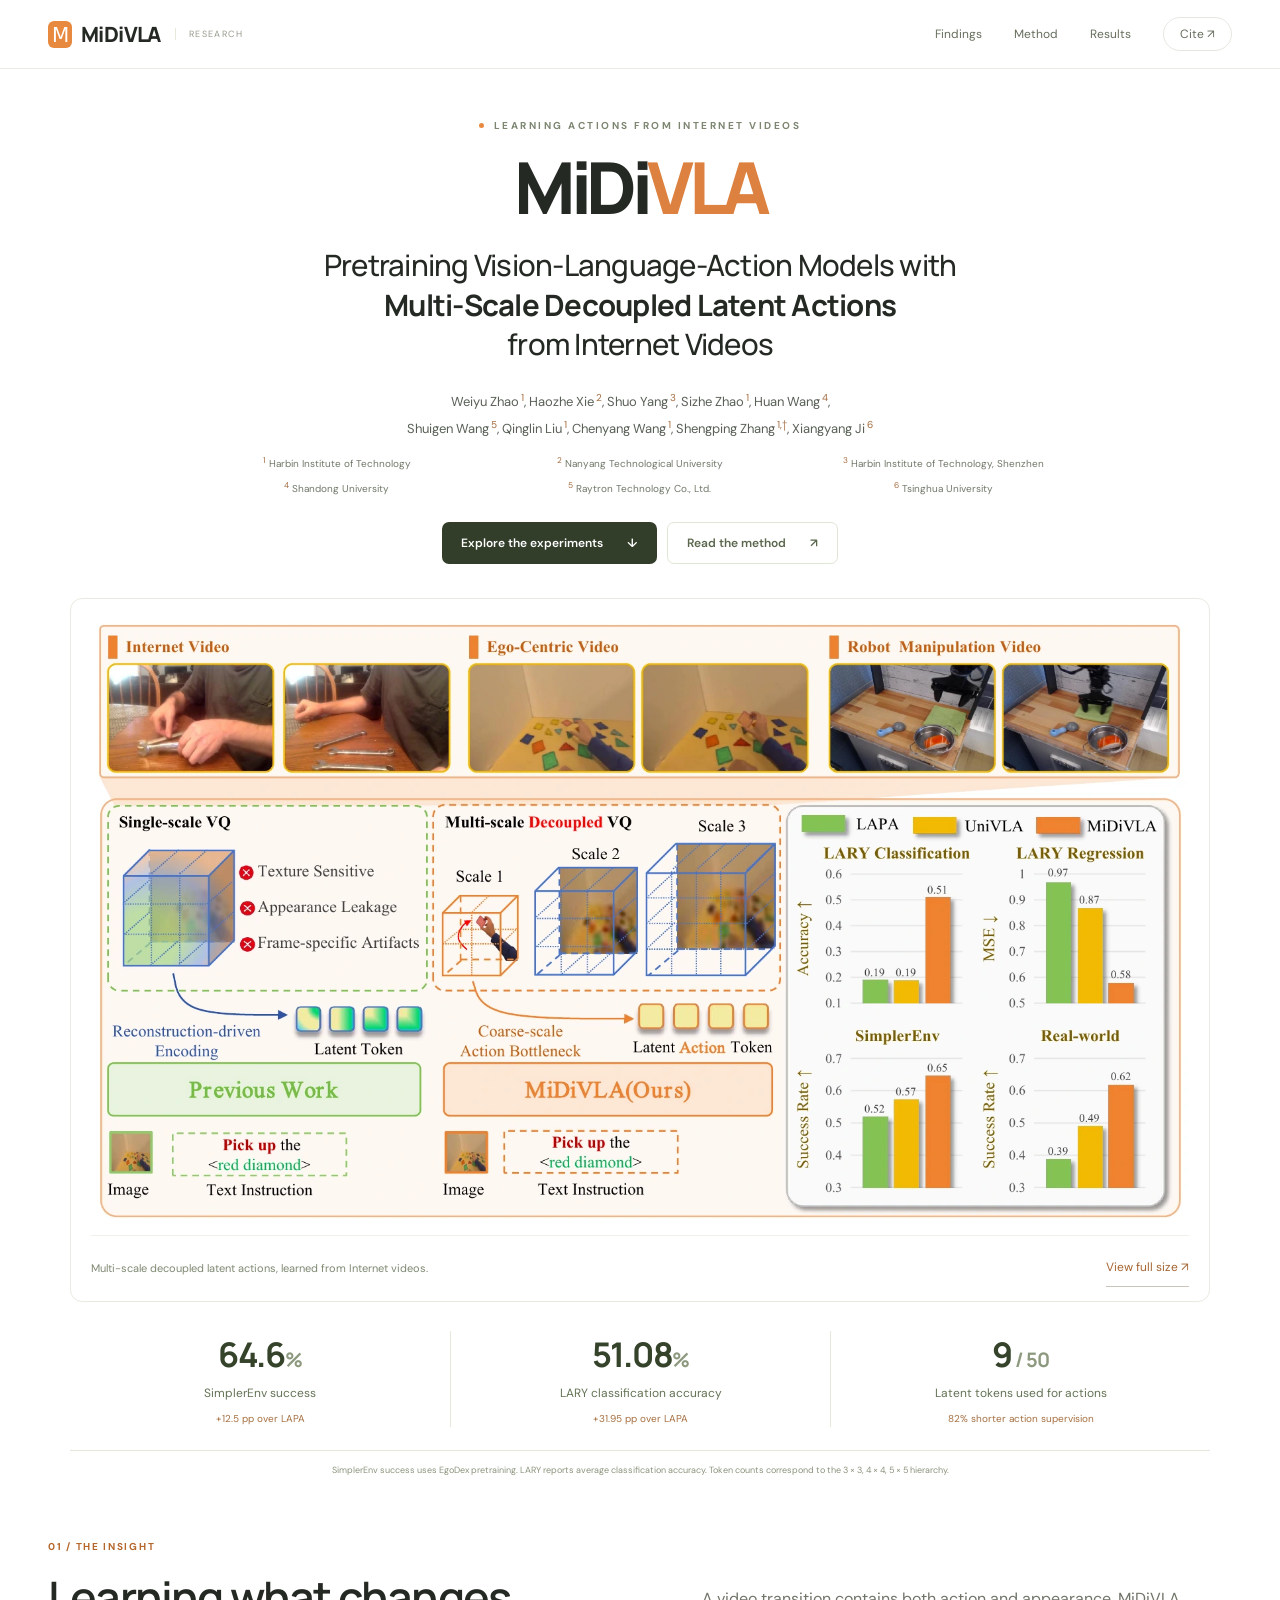
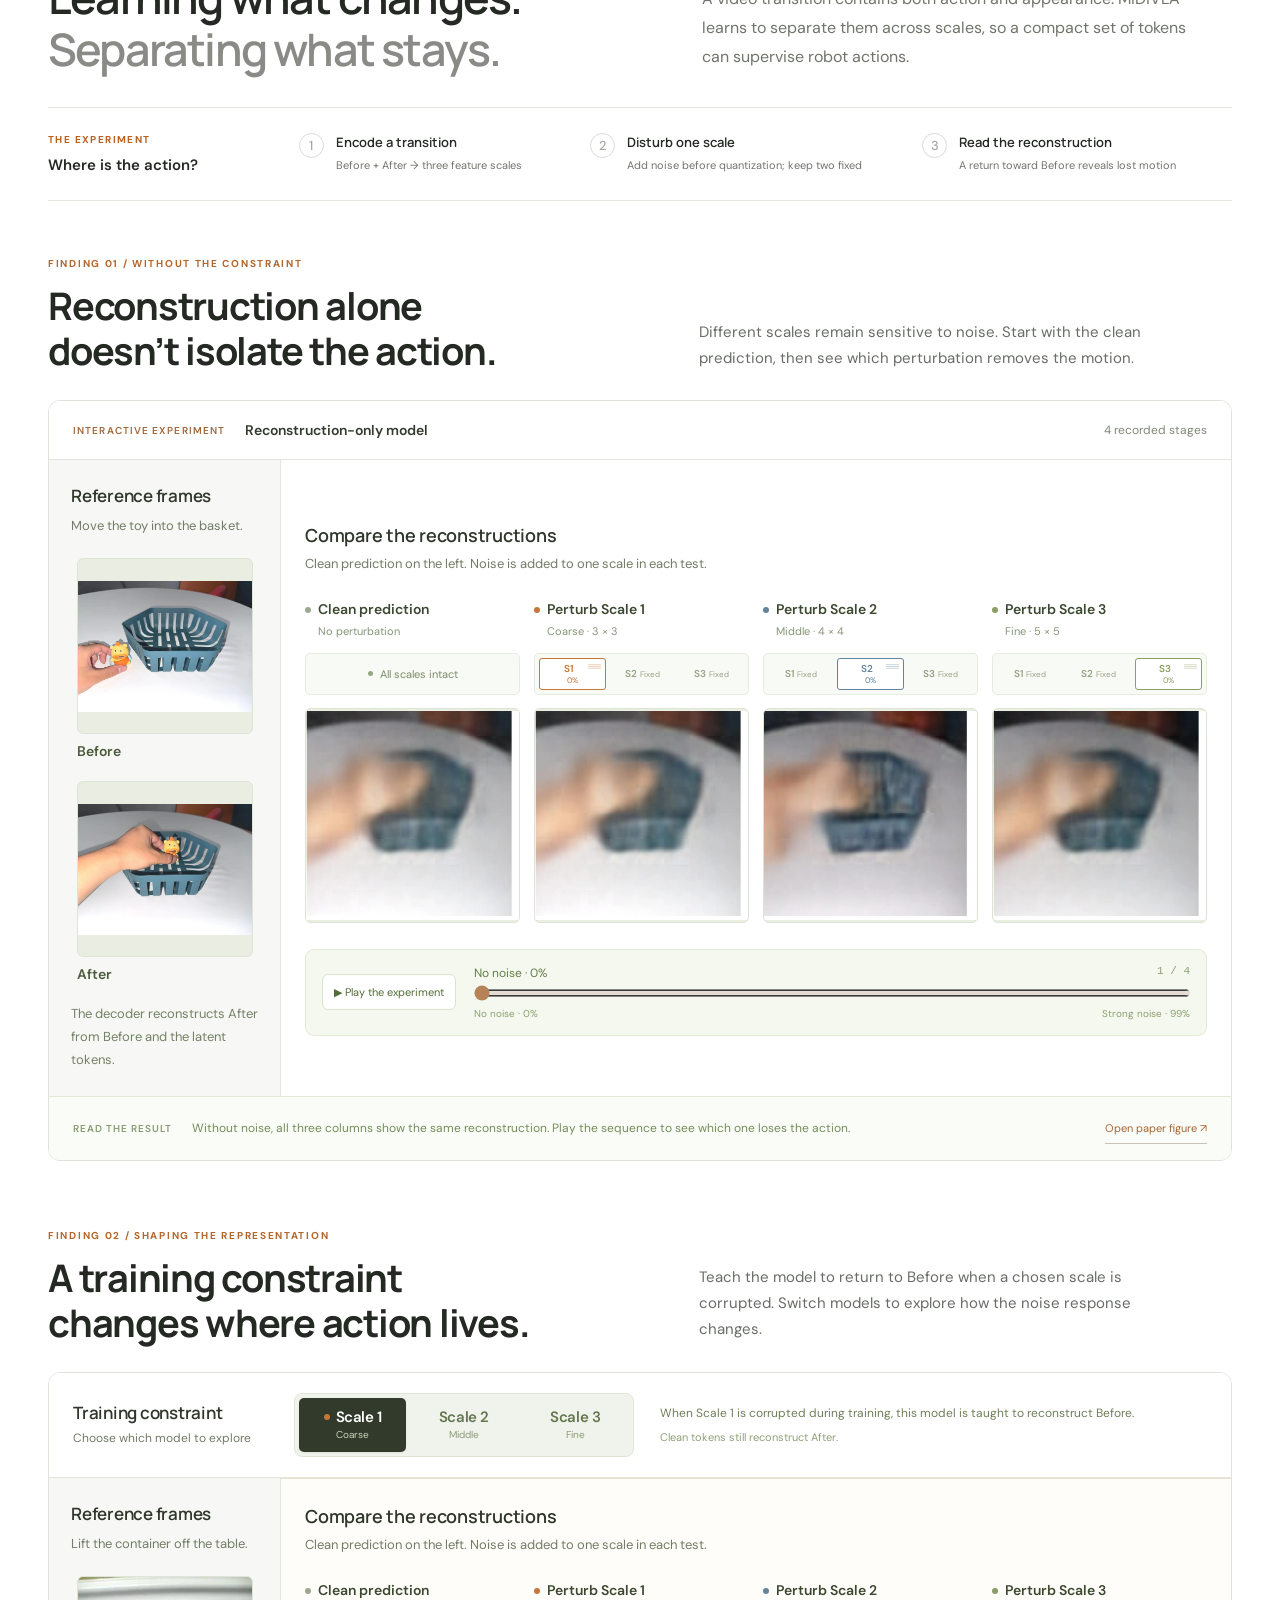
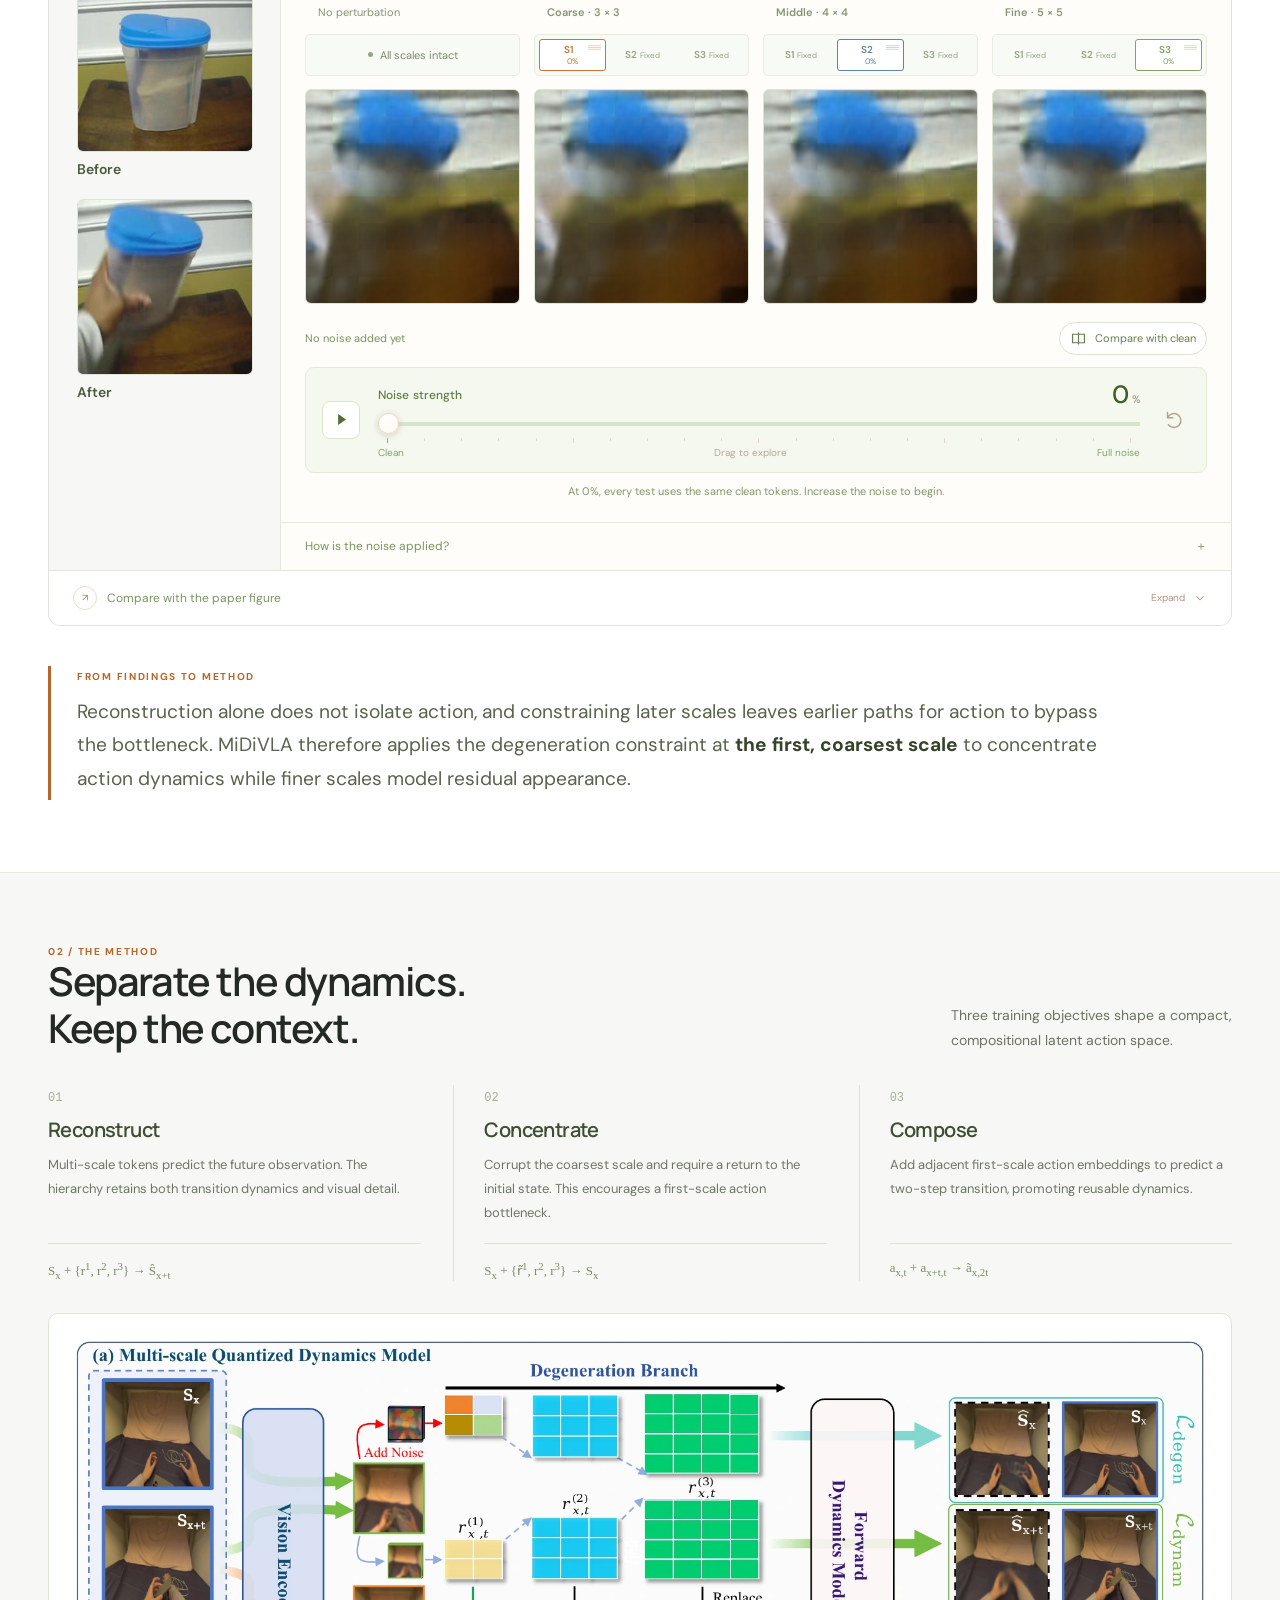
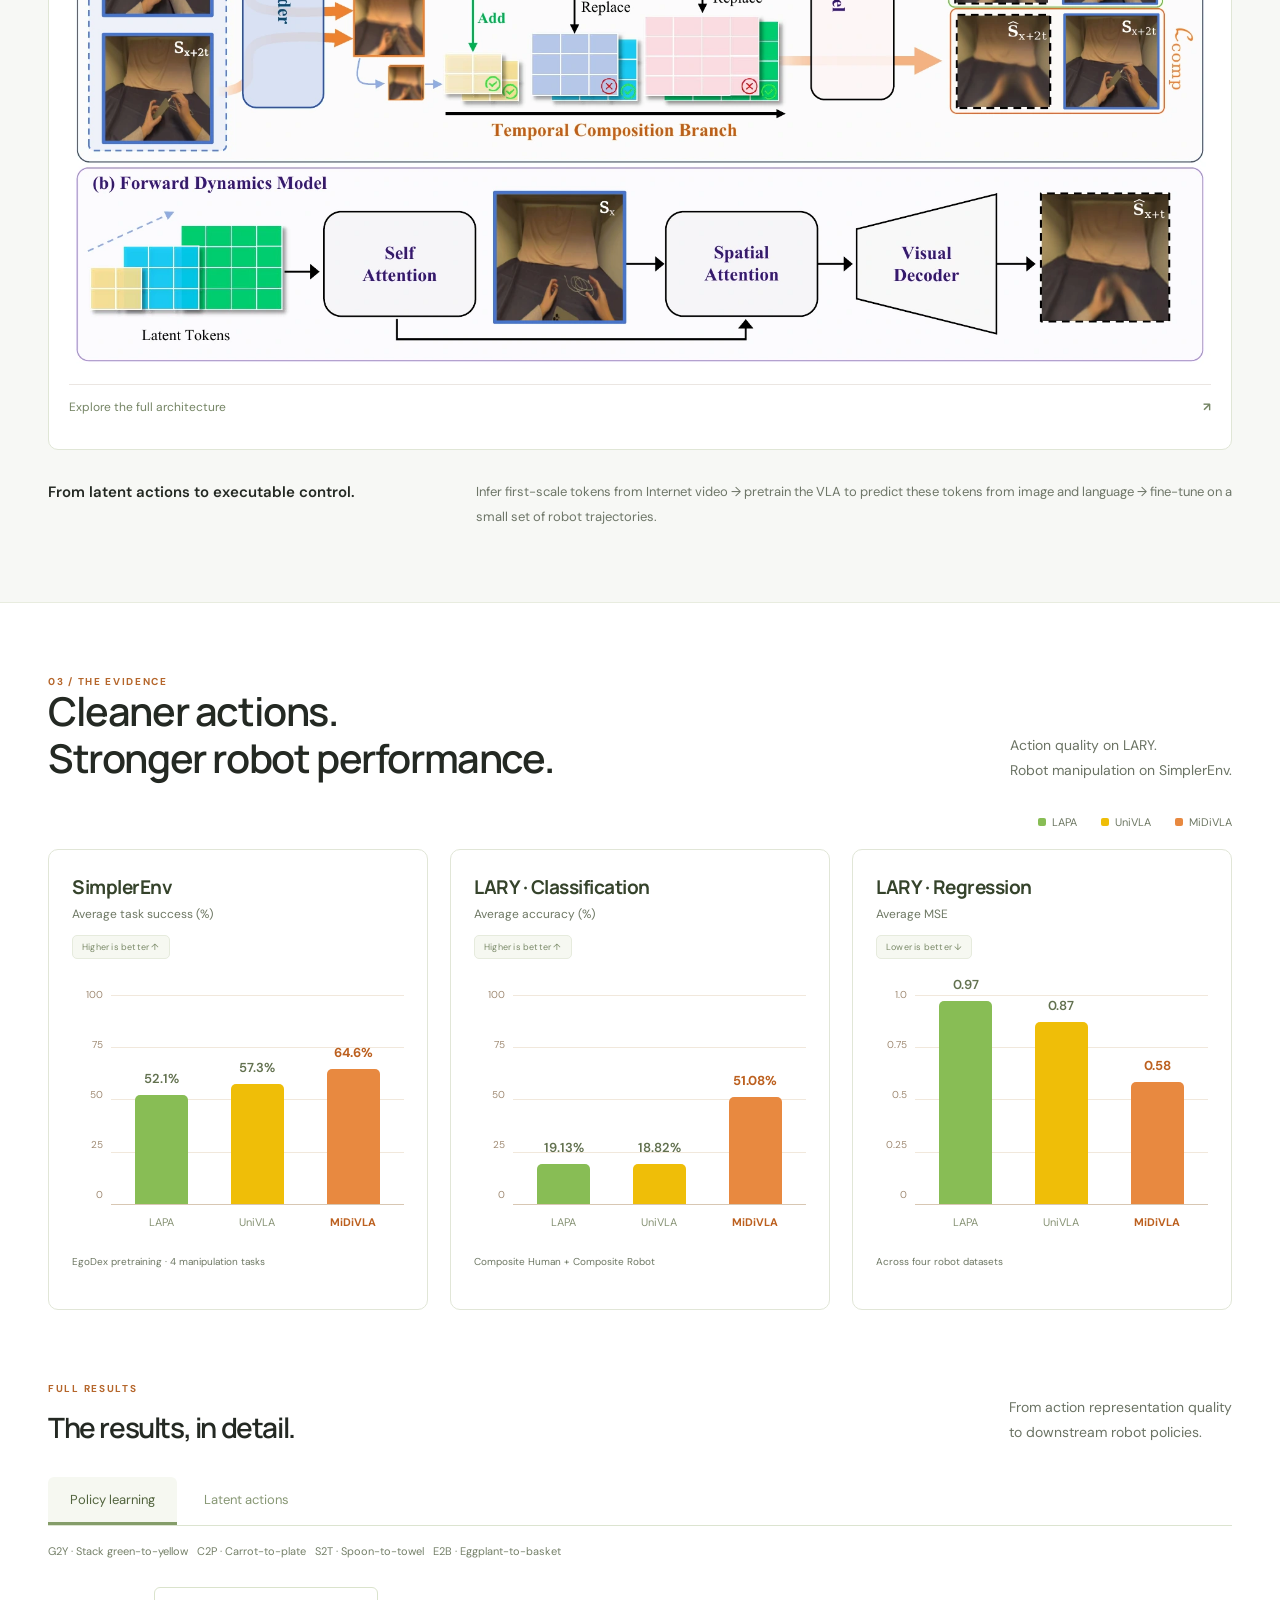
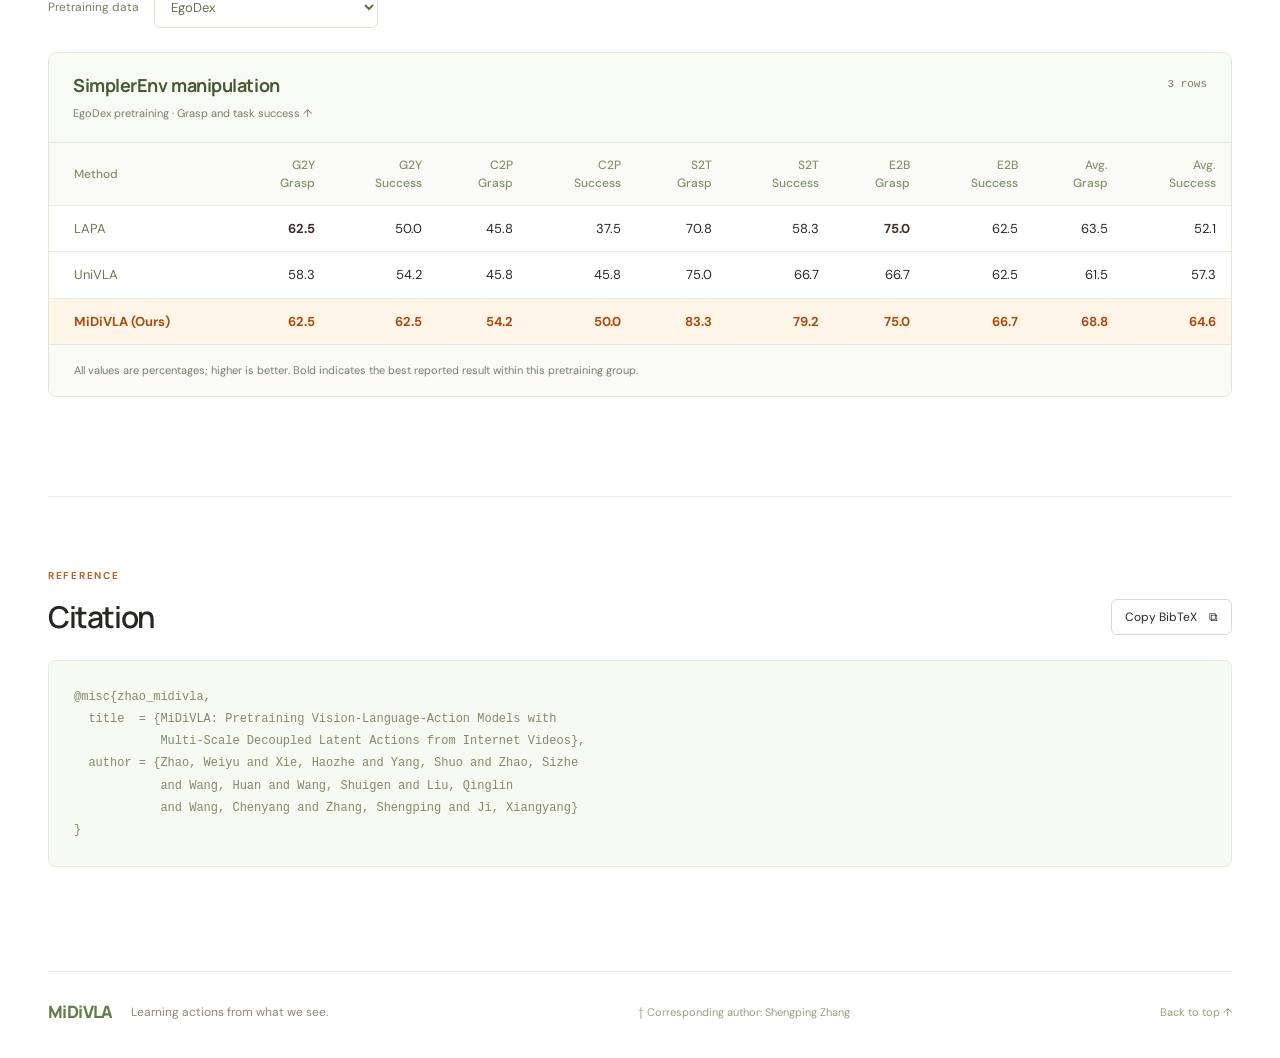
==== commit 78129c0f: "feat: add MiDiVLA to homepage and explain first-scale method motivation" ====
--- a/midivla/index.html
+++ b/midivla/index.html
@@ -9,7 +9,7 @@
   <link rel="stylesheet" href="/page/midivla/styles.css?v=findings-reader-1"><script src="/page/midivla/app.js?v=2331945dd2" defer></script>
   <link rel="stylesheet" href="/page/midivla/noise-sweep.css?v=tight-vertical-3"><script src="/page/midivla/assets/noise-experiments.js?v=20260925-layer1-35000" defer></script><script src="/page/midivla/noise-sweep.js?v=editorial-2" defer></script>
 <link rel="stylesheet" href="/page/midivla/findings.css?v=comparison-4">
-<link rel="stylesheet" href="/page/midivla/desktop.css?v=editorial-1"><link rel="canonical" href="https://weiyu0726.github.io/midivla/">
+<link rel="stylesheet" href="/page/midivla/desktop.css?v=findings-bridge-1"><link rel="canonical" href="https://weiyu0726.github.io/midivla/">
 </head>
 <body>
 <a class="skip-link" href="#main">Skip to content</a>
@@ -39,7 +39,12 @@
       <figure class="studio-study-figure">
         <button class="studio-study-image" data-figure="scalenoise" data-title="Finding 2 · Constraint placement and cross-scale sensitivity" aria-label="Enlarge the full Finding 2 figure"><img src="/page/midivla/assets/figure-scalenoise.webp" width="1974" height="710" alt="Finding 2 original study: noise sensitivity and reconstructions under three training constraint placements"><span class="study-zoom"><svg viewBox="0 0 24 24" aria-hidden="true"><path d="M14 4h6v6M20 4l-7 7M10 20H4v-6M4 20l7-7"/></path></svg>View full size</span></button>
       </figure>
-    </details></section></section>
+    </details></section>
+<aside class="findings-takeaway" id="findings-takeaway" aria-label="From findings to method">
+  <span class="section-kicker">FROM FINDINGS TO METHOD</span>
+  <p>Reconstruction alone does not isolate action, and constraining later scales leaves earlier paths for action to bypass the bottleneck. MiDiVLA therefore applies the degeneration constraint at <strong>the first, coarsest scale</strong> to concentrate action dynamics while finer scales model residual appearance.</p>
+</aside>
+</section>
 <section class="method-section section" id="method"><div class="wrap"><div class="section-kicker">02 / THE METHOD</div><div class="section-heading"><h2>Separate the dynamics.<br>Keep the context.</h2><p>Three training objectives shape a compact,<br class="desktop"> compositional latent action space.</p></div><div class="method-steps"><article><span class="method-number">01</span><h3>Reconstruct</h3><p>Multi-scale tokens predict the future observation. The hierarchy retains both transition dynamics and visual detail.</p><div class="equation">S<sub>x</sub> + {r<sup>1</sup>, r<sup>2</sup>, r<sup>3</sup>} → Ŝ<sub>x+t</sub></div></article><article><span class="method-number">02</span><h3>Concentrate</h3><p>Corrupt the coarsest scale and require a return to the initial state. This encourages a first-scale action bottleneck.</p><div class="equation">S<sub>x</sub> + {r̃<sup>1</sup>, r<sup>2</sup>, r<sup>3</sup>} → S<sub>x</sub></div></article><article><span class="method-number">03</span><h3>Compose</h3><p>Add adjacent first-scale action embeddings to predict a two-step transition, promoting reusable dynamics.</p><div class="equation">a<sub>x,t</sub> + a<sub>x+t,t</sub> → ã<sub>x,2t</sub></div></article></div><button class="figure-button" data-figure="framework" data-title="MiDiVLA · Multi-scale dynamics framework"><img src="/page/midivla/assets/figure-framework.webp" loading="lazy" width="1850" height="1010" alt="MiDiVLA architecture showing shared reconstruction, degeneration, and temporal composition branches"><span>Explore the full architecture <b>↗</b></span></button><div class="method-bottom"><b>From latent actions to executable control.</b><p>Infer first-scale tokens from Internet video → pretrain the VLA to predict these tokens from image and language → fine-tune on a small set of robot trajectories.</p></div></div></section>
 <section class="results wrap section" id="results">
   <div class="section-kicker">03 / THE EVIDENCE</div>
--- a/page/midivla/desktop.css
+++ b/page/midivla/desktop.css
@@ -149,3 +149,23 @@
 .method-steps p, .method-bottom > p { color: #6e7668; }
 .benchmark-card figcaption p, .benchmark-note, .benchmark-legend { color: #6e7864; }
 .task-key, .table-footnote, .paper-table-heading p, .table-count { color: #758069; }
+
+/* Connect the two experiments to the first-scale design decision. */
+.findings-takeaway {
+  margin-top: 40px;
+  padding: 4px 0 4px 26px;
+  border-left: 3px solid #b5662b;
+}
+.findings-takeaway .section-kicker { margin-bottom: 12px; }
+.findings-takeaway p {
+  max-width: 1040px;
+  color: #59634f;
+  font-size: clamp(17px, 1.5vw, 21px);
+  line-height: 1.75;
+  text-wrap: pretty;
+}
+.findings-takeaway strong { color: #35432b; font-weight: 650; }
+@media (max-width: 700px) {
+  .findings-takeaway { margin-top: 30px; padding-left: 18px; }
+  .findings-takeaway p { font-size: 17px; line-height: 1.75; }
+}
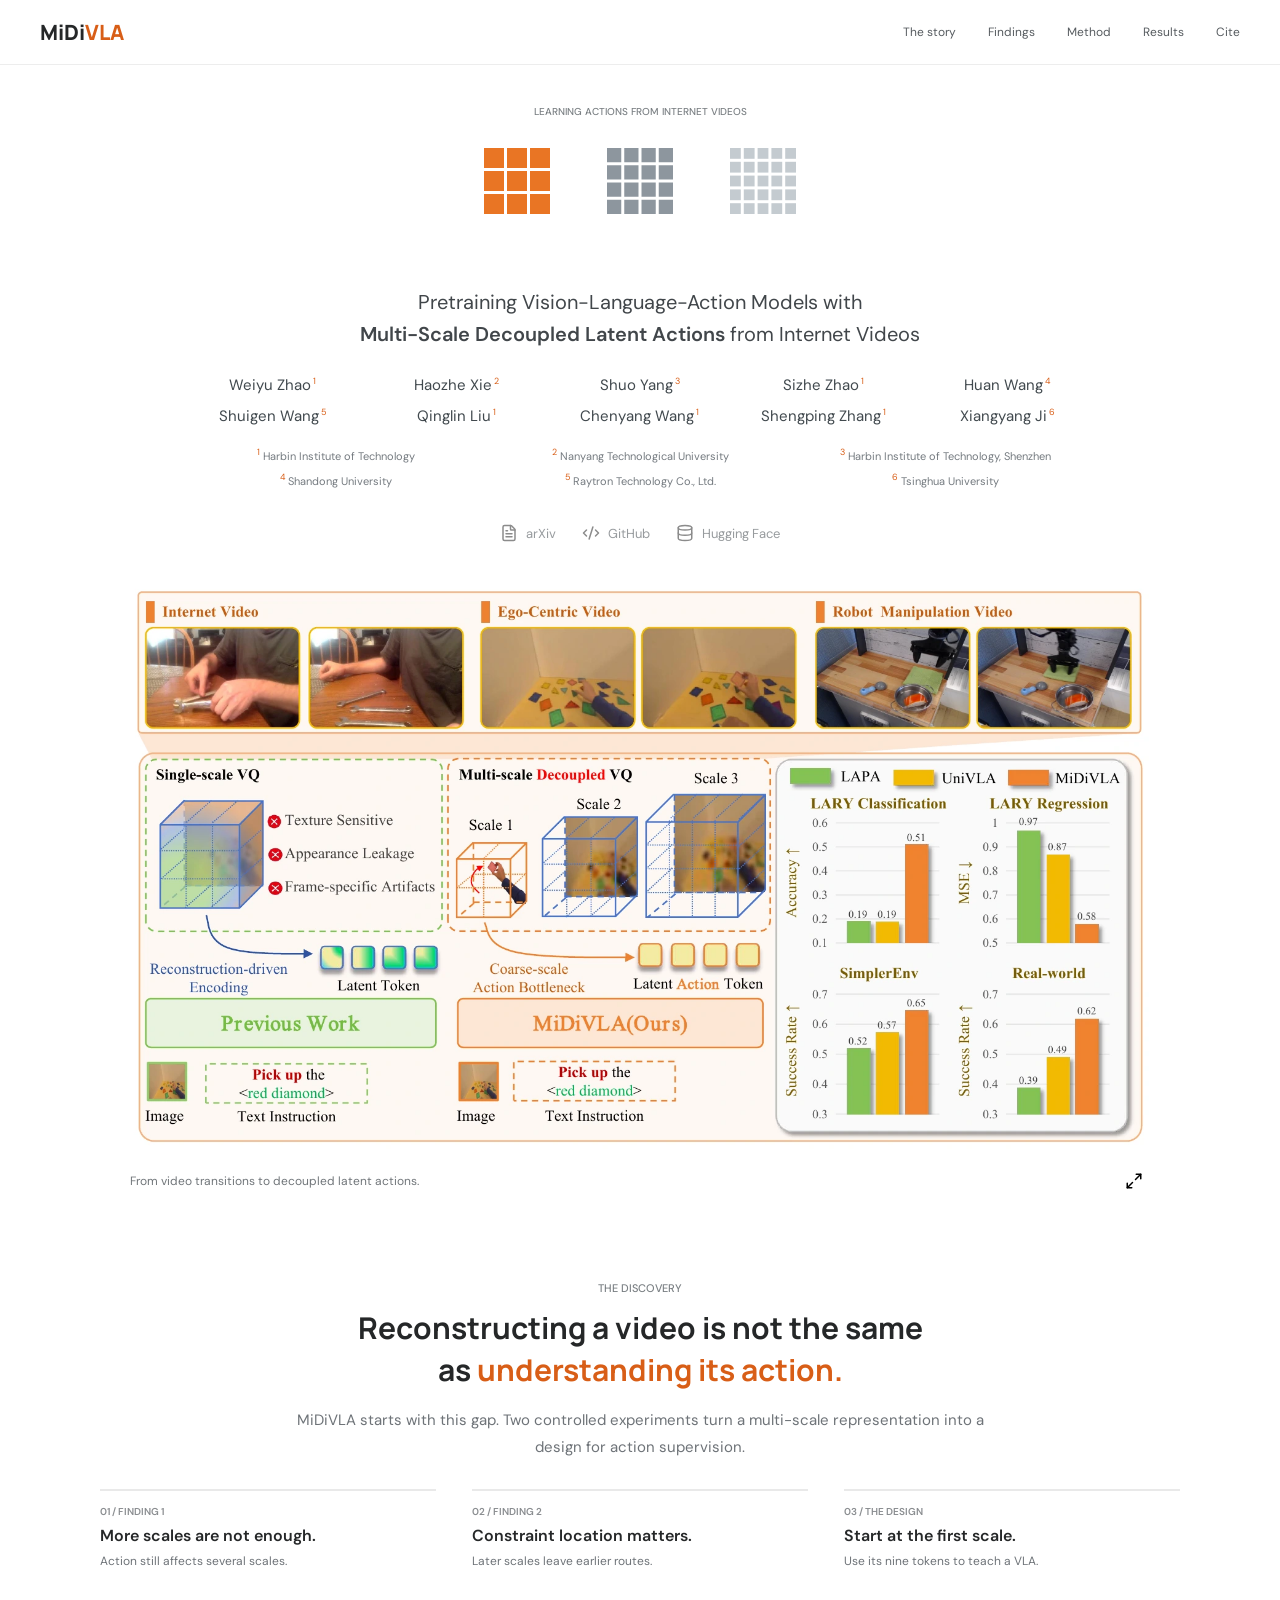
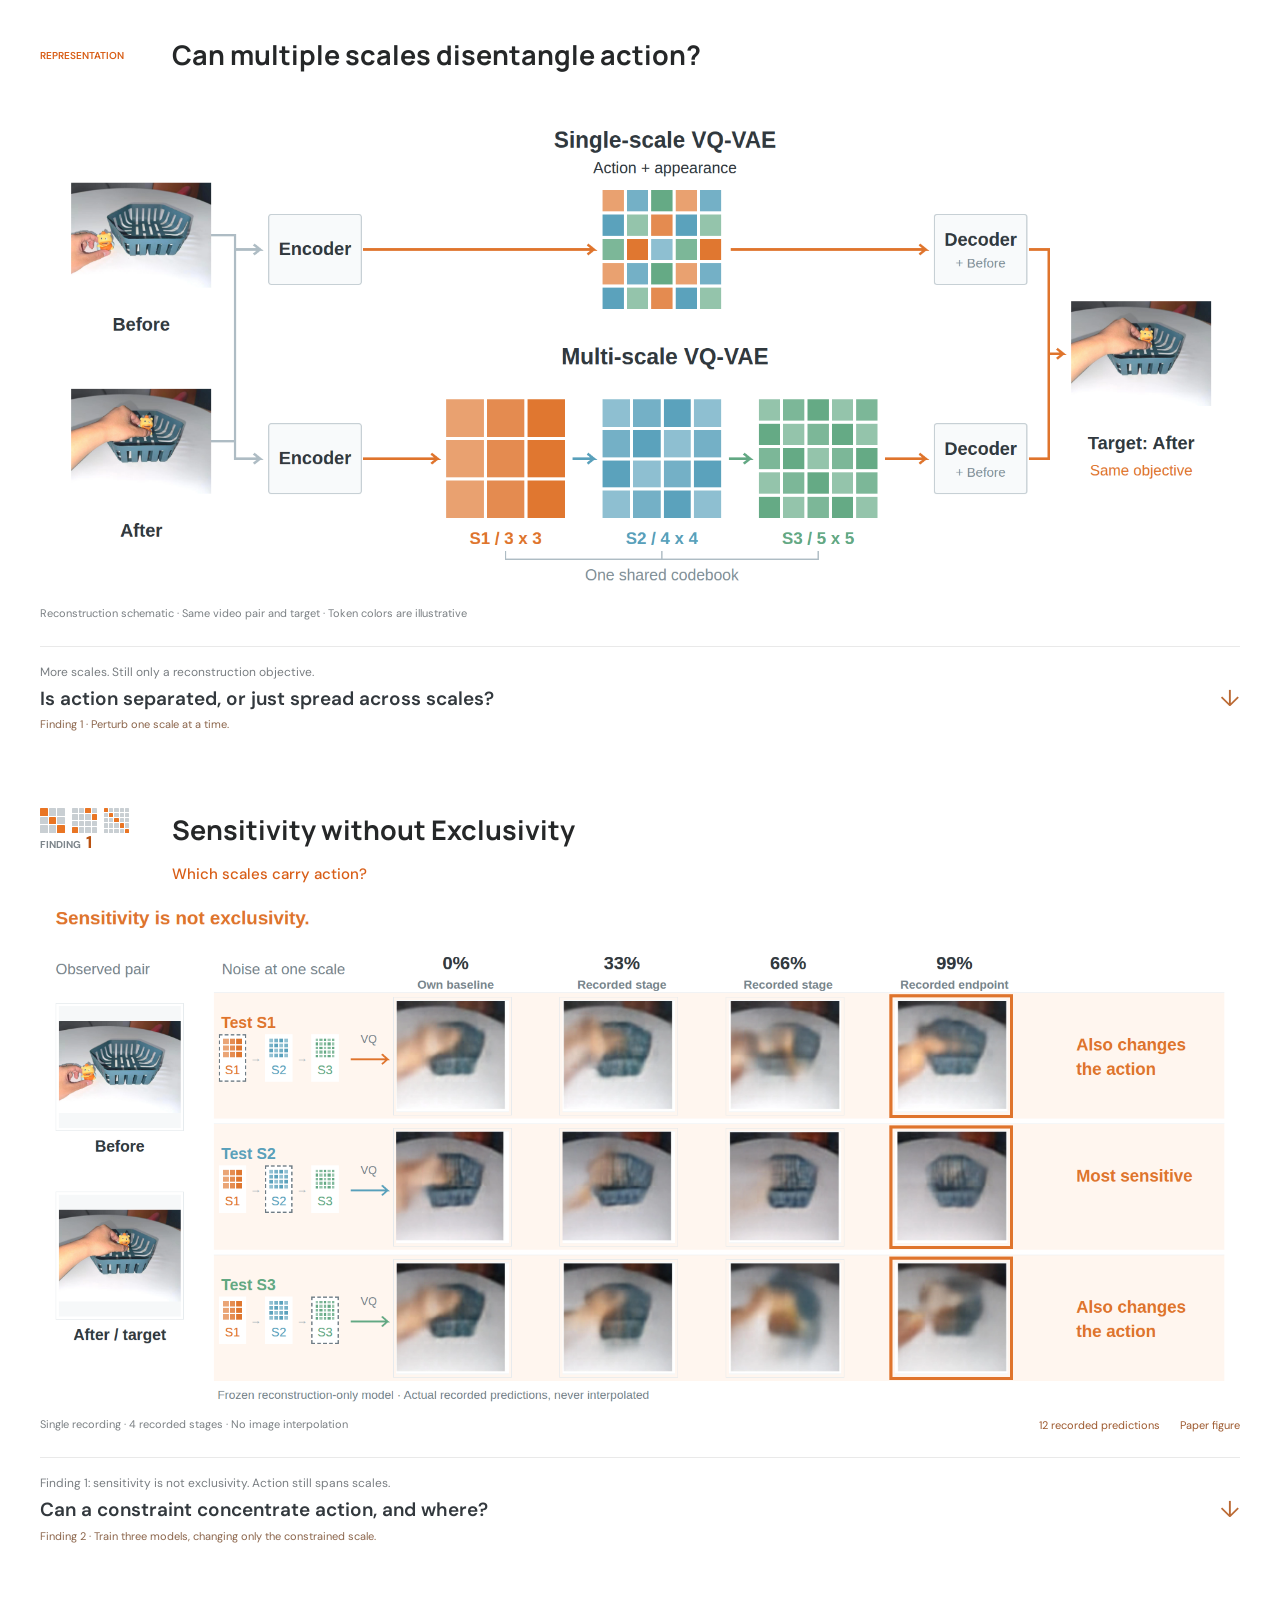
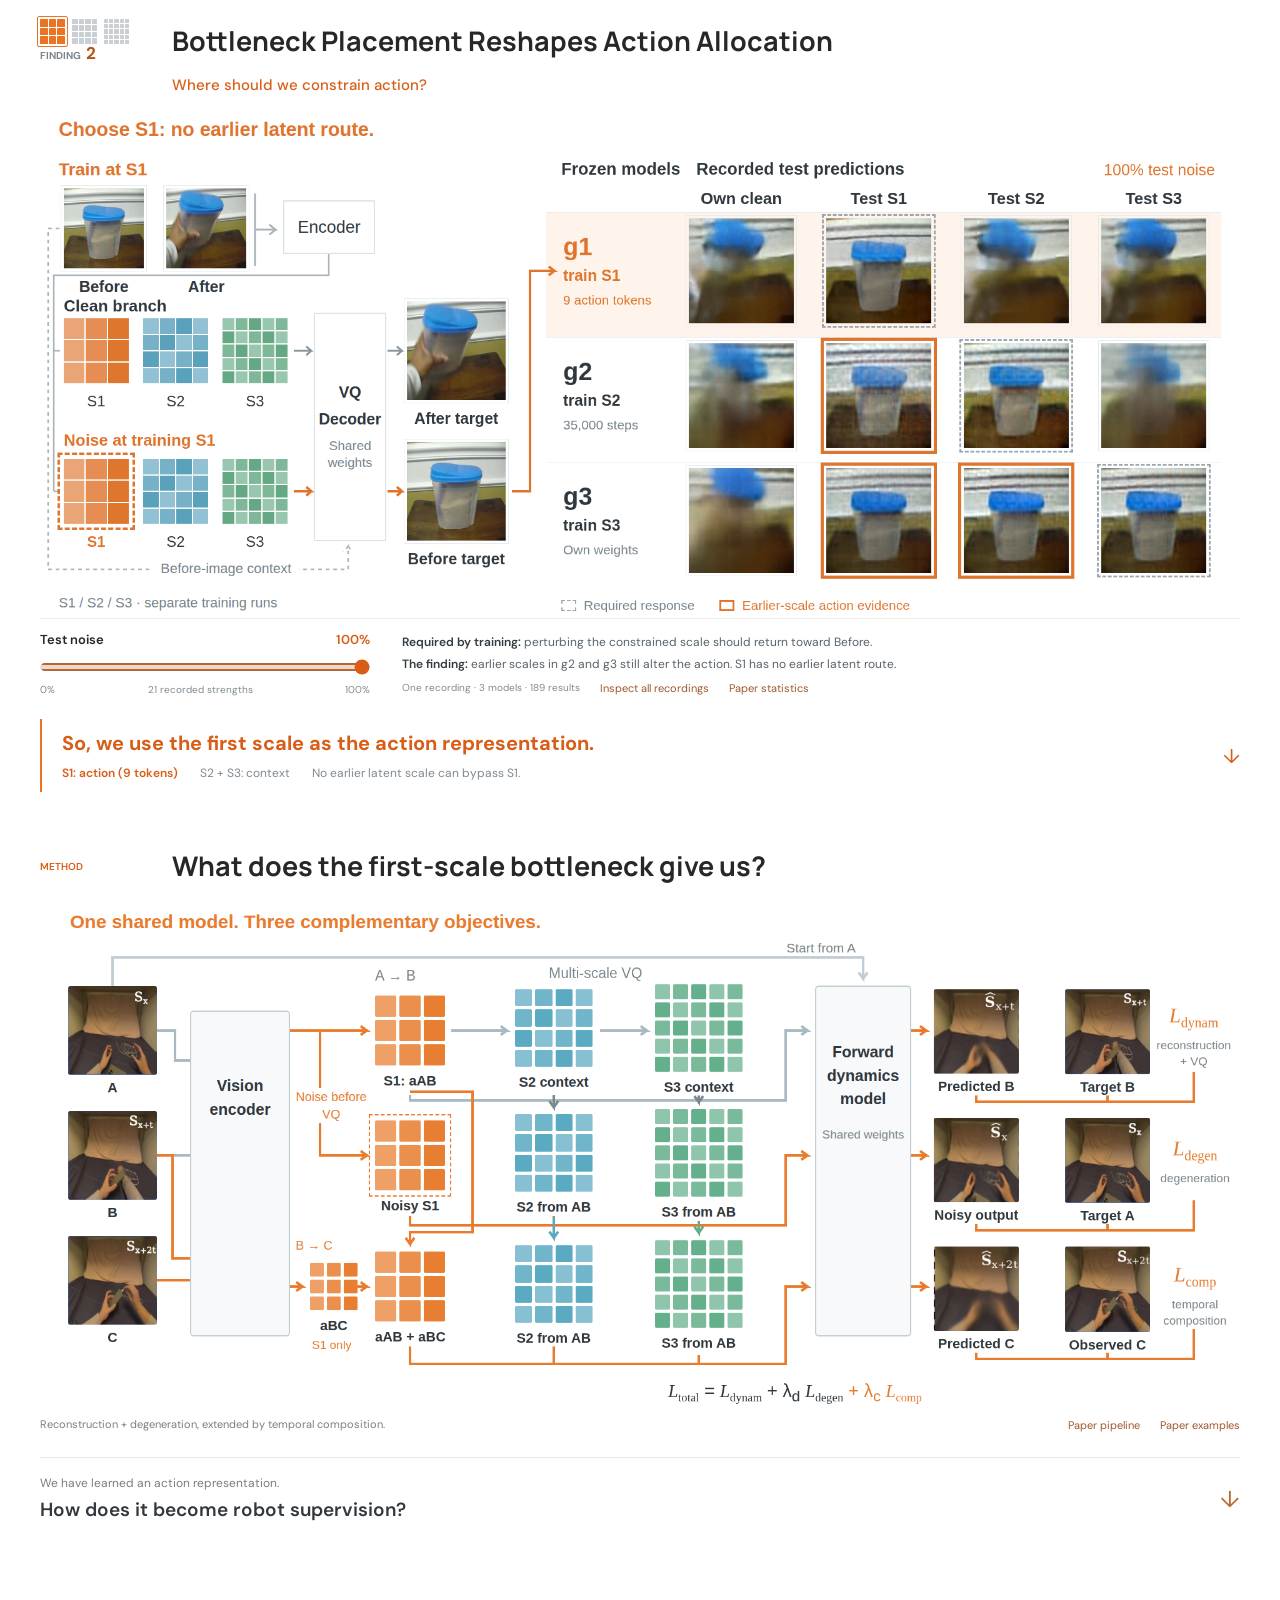
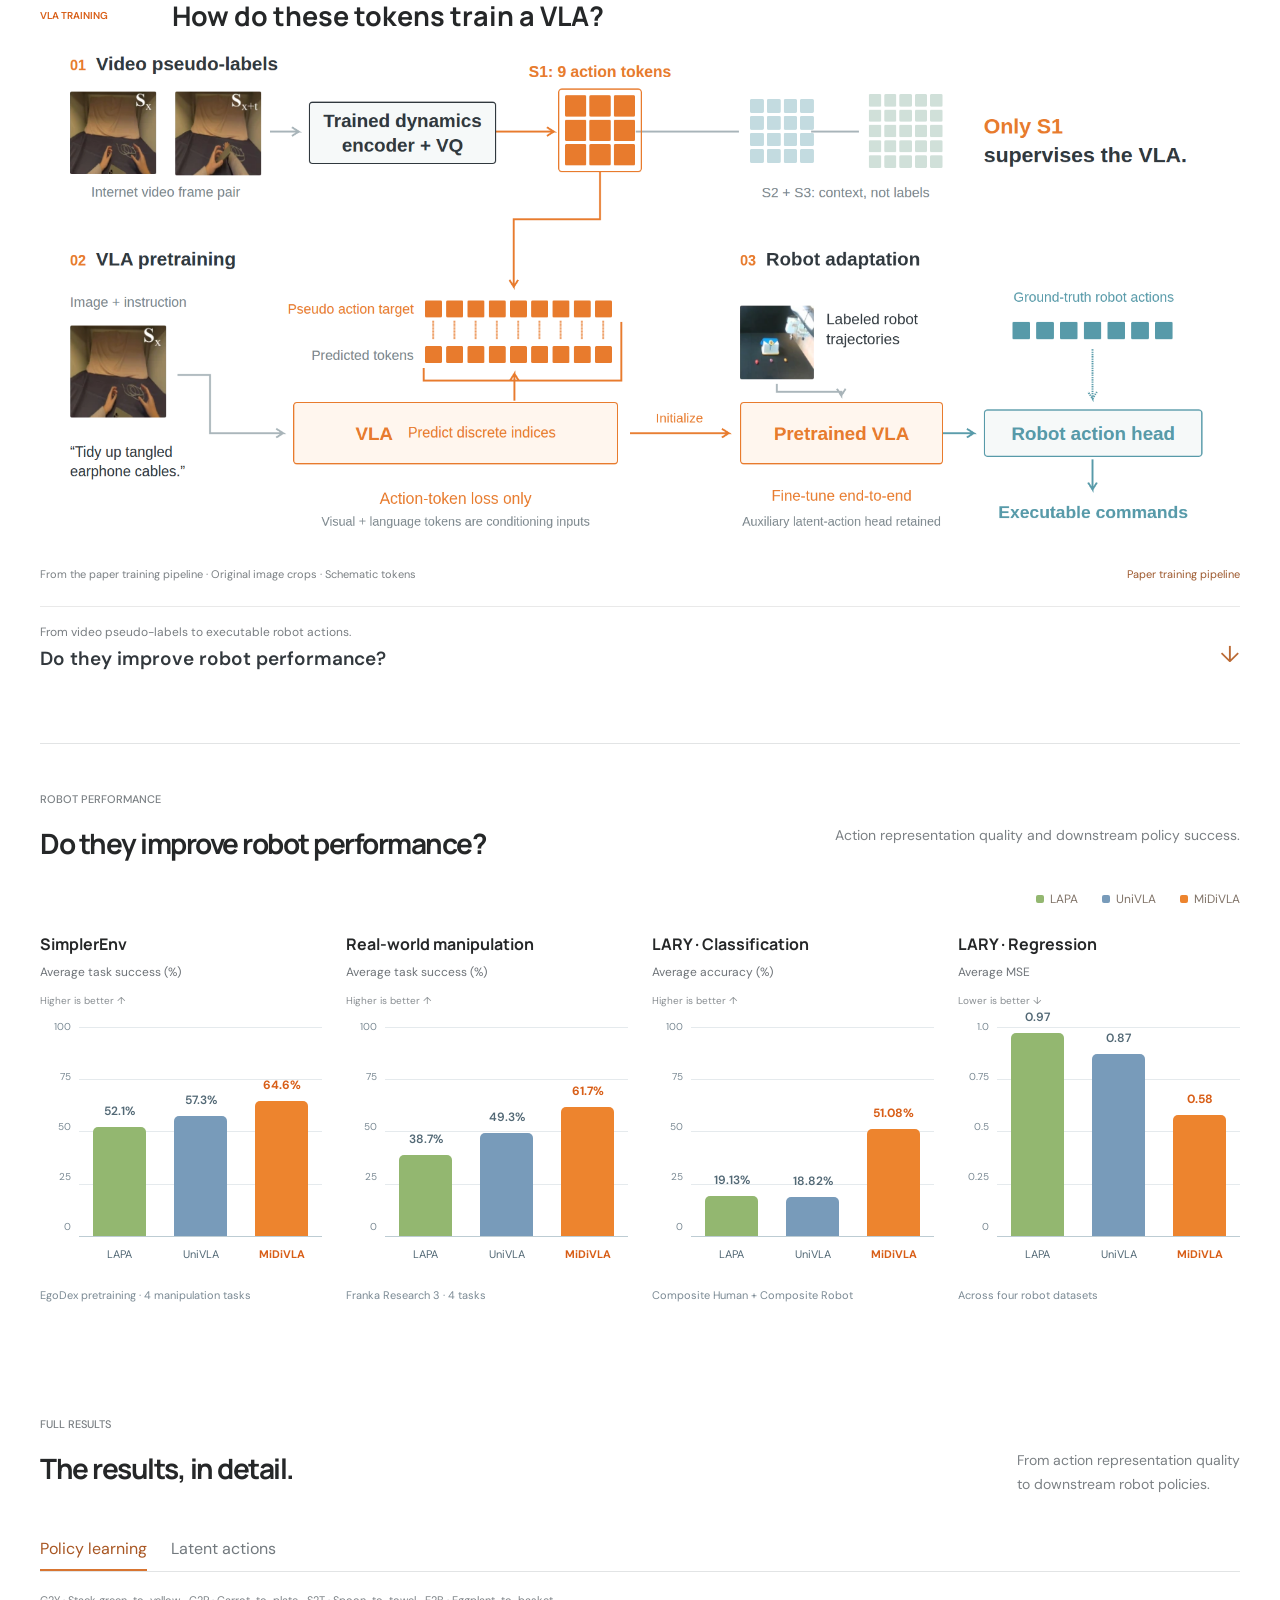
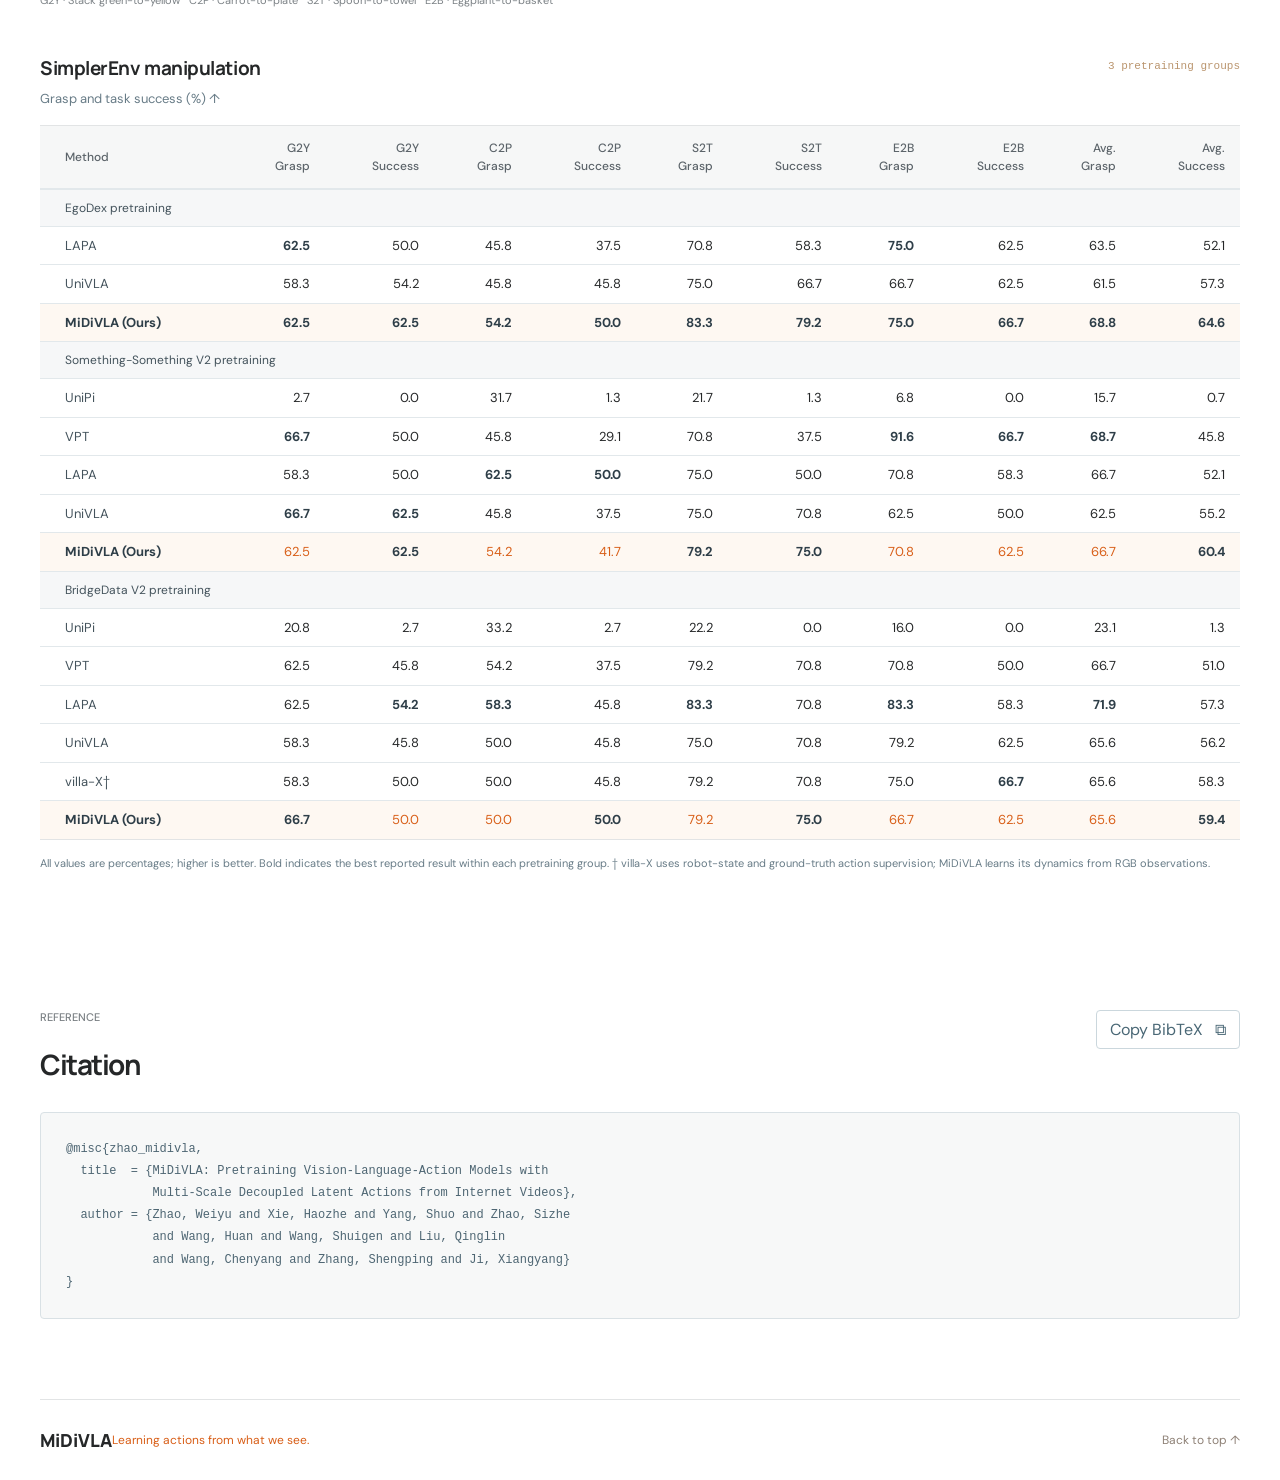
==== commit ba13fad0: "Refine MiDiVLA discovery page and publish animated method walkthrough" ====
--- a/midivla/index.html
+++ b/midivla/index.html
@@ -1,61 +1,170 @@
 <!doctype html>
 <html lang="en">
 <head>
-  <meta charset="utf-8"><meta name="viewport" content="width=device-width, initial-scale=1">
-  <title>MiDiVLA · Learning Actions from Internet Videos</title>
-  <meta name="description" content="MiDiVLA learns multi-scale decoupled latent actions from Internet videos. Explore two interactive findings, the method, and robot manipulation results.">
-  <meta name="theme-color" content="#fffaf4">
-  <link rel="icon" type="image/svg+xml" href="data:image/svg+xml,%3Csvg xmlns='http://www.w3.org/2000/svg' viewBox='0 0 40 40'%3E%3Crect width='40' height='40' rx='10' fill='%23ec8028'/%3E%3Cpath d='M8 28V12l12 12 12-12v16' fill='none' stroke='%23fffaf4' stroke-width='4'/%3E%3C/svg%3E">
-  <link rel="stylesheet" href="/page/midivla/styles.css?v=findings-reader-1"><script src="/page/midivla/app.js?v=2331945dd2" defer></script>
-  <link rel="stylesheet" href="/page/midivla/noise-sweep.css?v=tight-vertical-3"><script src="/page/midivla/assets/noise-experiments.js?v=20260925-layer1-35000" defer></script><script src="/page/midivla/noise-sweep.js?v=editorial-2" defer></script>
-<link rel="stylesheet" href="/page/midivla/findings.css?v=comparison-4">
-<link rel="stylesheet" href="/page/midivla/desktop.css?v=findings-bridge-1"><link rel="canonical" href="https://weiyu0726.github.io/midivla/">
+  <meta charset="utf-8">
+  <meta name="viewport" content="width=device-width, initial-scale=1">
+  <title>MiDiVLA | Learning Actions from Internet Videos</title>
+  <meta name="description" content="The research story of MiDiVLA: from entangled video reconstruction to multi-scale decoupled latent actions, measured interventions, temporal composition, and VLA pretraining.">
+  <meta name="theme-color" content="#ffffff">
+  <link rel="stylesheet" href="/page/midivla/styles.css?v=findings-reader-1">
+  <link rel="stylesheet" href="/page/midivla/scroll-story.css?v=20261011">
+  <link rel="stylesheet" href="/page/midivla/discovery.css?v=20261011-vla-training">
+  <link rel="stylesheet" href="/page/midivla/clean-layout.css?v=20261011-clean-1">
+  <script src="/page/midivla/assets/noise-experiments.js?v=20260925-layer1-35000" defer></script>
+  <script src="/page/midivla/journey-data.js?v=20261011-confirmed-stages" defer></script>
+  <script src="/page/midivla/storyboard-data.js?v=20261009" defer></script>
+  <script src="/page/midivla/scroll-story.js?v=20261011-vla-training" defer></script>
+<link rel="canonical" href="https://weiyu0726.github.io/midivla/">
 </head>
-<body>
+<body class="scroll-story">
 <a class="skip-link" href="#main">Skip to content</a>
 <header class="header"><div class="nav-wrap">
-  <a class="wordmark" href="#overview" aria-label="MiDiVLA home"><span class="brand-icon" aria-hidden="true">Ⅿ</span>MiDiVLA<span class="nav-tag">RESEARCH</span></a>
-  <nav aria-label="Main navigation"><a href="#findings">Findings</a><a href="#method">Method</a><a href="#results">Results</a><a href="#citation">Cite <span aria-hidden="true">↗</span></a></nav>
+  <a class="wordmark" href="#overview" aria-label="MiDiVLA home">MiDi<span>VLA</span></a>
+  <nav aria-label="Main navigation"><a href="#lapa">The story</a><a href="#finding-one">Findings</a><a href="#temporal-composition">Method</a><a href="#results">Results</a><a href="#citation">Cite</a></nav>
 </div></header>
 <main id="main">
-<section class="hero wrap" id="overview">
-  <div class="eyebrow"><span class="status-dot"></span> LEARNING ACTIONS FROM INTERNET VIDEOS</div>
-  <h1>MiDi<span>VLA</span></h1>
-  <h2>Pretraining Vision-Language-Action Models with<br class="desktop"> <span>Multi-Scale Decoupled Latent Actions</span><br class="desktop"> from Internet Videos</h2>
-  <p class="authors">Weiyu Zhao<sup>1</sup>, Haozhe Xie<sup>2</sup>, Shuo Yang<sup>3</sup>, Sizhe Zhao<sup>1</sup>, Huan Wang<sup>4</sup>,<br class="desktop"> Shuigen Wang<sup>5</sup>, Qinglin Liu<sup>1</sup>, Chenyang Wang<sup>1</sup>, Shengping Zhang<sup>1,†</sup>, Xiangyang Ji<sup>6</sup></p>
-  <p class="affiliations"><span><sup>1</sup> Harbin Institute of Technology</span><span><sup>2</sup> Nanyang Technological University</span><span><sup>3</sup> Harbin Institute of Technology, Shenzhen</span><span><sup>4</sup> Shandong University</span><span><sup>5</sup> Raytron Technology Co., Ltd.</span><span><sup>6</sup> Tsinghua University</span></p>
-  <div class="hero-actions"><a class="button primary" href="#findings">Explore the experiments <span>↓</span></a><a class="button secondary" href="#method">Read the method <span>↗</span></a></div>
-  <figure class="teaser-figure">
-    <button class="teaser-image-button" data-figure="teaser" data-title="MiDiVLA · Original teaser" aria-label="Enlarge the original MiDiVLA teaser"><img src="/page/midivla/assets/figure-teaser.webp" width="1658" height="919" alt="Original MiDiVLA teaser: Internet, egocentric, and robot video frame pairs; single-scale versus multi-scale decoupled quantization; and LARY, SimplerEnv, and real-world comparisons"></button>
-    <figcaption><span>Multi-scale decoupled latent actions, learned from Internet videos.</span><button class="text-button" data-figure="teaser" data-title="MiDiVLA · Original teaser">View full size ↗</button></figcaption>
-  </figure>
-  <div class="metrics"><div><strong>64.6<span>%</span></strong><p>SimplerEnv success</p><small>+12.5 pp over LAPA</small></div><div><strong>51.08<span>%</span></strong><p>LARY classification accuracy</p><small>+31.95 pp over LAPA</small></div><div><strong>9<span> / 50</span></strong><p>Latent tokens used for actions</p><small>82% shorter action supervision</small></div></div>
-  <p class="metric-note">SimplerEnv success uses EgoDex pretraining. LARY reports average classification accuracy. Token counts correspond to the 3 × 3, 4 × 4, 5 × 5 hierarchy.</p>
-</section>
-<section class="findings-intro wrap section" id="findings"><div class="intro-heading"><div><span class="section-kicker">01 / THE INSIGHT</span><h2>Learning what changes.<br><span>Separating what stays.</span></h2></div><p class="section-lead">A video transition contains both action and appearance. MiDiVLA learns to separate them across scales, so a compact set of tokens can supervise robot actions.</p></div><div class="protocol-primer"><div class="protocol-caption"><span>THE EXPERIMENT</span><strong>Where is the action?</strong></div><article><span class="primer-step">1</span><div><h3>Encode a transition</h3><p>Before + After → three feature scales</p></div></article><article><span class="primer-step">2</span><div><h3>Disturb one scale</h3><p>Add noise before quantization; keep two fixed</p></div></article><article><span class="primer-step">3</span><div><h3>Read the reconstruction</h3><p>A return toward Before reveals lost motion</p></div></article></div></section>
-<section class="finding reader-finding wrap section" id="finding-one"><div class="finding-heading"><div><span class="section-kicker">FINDING 01 / WITHOUT THE CONSTRAINT</span><h2>Reconstruction alone<br>doesn’t isolate the action.</h2></div><p>Different scales remain sensitive to noise. Start with the clean prediction, then see which perturbation removes the motion.</p></div><div class="reader-experiment" id="f1-experiment"><header class="experiment-context"><span class="context-tag">INTERACTIVE EXPERIMENT</span><strong>Reconstruction-only model</strong><span class="context-note">4 recorded stages</span></header><div class="experiment-workspace"><aside class="experiment-sidebar"><div class="observation-stage"><div class="stage-title"><span>01</span><div><h3>Reference frames</h3><p>Move the toy into the basket.</p></div></div><div class="observation-pair"><figure><img src="/page/midivla/assets/f1-start.webp" width="256" height="256" alt="Before: toy outside the basket"><figcaption>Before</figcaption></figure><figure><img src="/page/midivla/assets/f1-target.webp" width="256" height="256" alt="After: toy moved into the basket"><figcaption>After</figcaption></figure></div><p class="reference-explanation">The decoder reconstructs After from Before and the latent tokens.</p></div></aside><div class="test-stage"><div class="stage-title"><span>02</span><div><h3>Compare the reconstructions</h3><p>Clean prediction on the left. Noise is added to one scale in each test.</p></div></div><div class="protocol-results"><figure class="baseline-result"><figcaption class="baseline-label"><h4>Clean prediction</h4><span class="scale-detail">No perturbation</span></figcaption><div class="baseline-guide"><span class="baseline-dot"></span> All scales intact</div><div class="baseline-frame"><img src="/page/midivla/assets/f1-s1-0.webp" width="800" height="820" alt="Clean reconstruction without noise"></div></figure><figure class="protocol-result" style="--scale-color:#c87637"><figcaption><h4>Perturb Scale 1</h4><span class="scale-detail">Coarse · 3 × 3</span></figcaption><div class="injection-recipe" data-injected-scale="1" aria-label="Test 1: add noise before quantization at Scale 1; the other two scales stay fixed"><span class="feature-chip" data-scale="1" data-state="noisy"><b>S1</b><svg viewBox="0 0 50 28" aria-hidden="true"><g class="feature-lines"><path d="M5 8h40M5 14h40M5 20h40"/></path></g><g class="noise-lines"><path d="m4 15 4-9 4 16 4-13 4 9 4-14 4 18 4-12 4 8 4-13 4 10"/></path></g></svg><small><span data-dose>No noise</span></small></span><span class="feature-chip" data-scale="2" data-state="fixed"><b>S2</b><small>Fixed</small></span><span class="feature-chip" data-scale="3" data-state="fixed"><b>S3</b><small>Fixed</small></span></div><div class="protocol-image"><img id="f1-image-1" src="/page/midivla/assets/f1-s1-0.webp" width="800" height="820" alt="Recorded reconstruction when disturbing Scale 1"></div></figure><figure class="protocol-result" style="--scale-color:#63849c"><figcaption><h4>Perturb Scale 2</h4><span class="scale-detail">Middle · 4 × 4</span></figcaption><div class="injection-recipe" data-injected-scale="2" aria-label="Test 2: add noise before quantization at Scale 2; the other two scales stay fixed"><span class="feature-chip" data-scale="1" data-state="fixed"><b>S1</b><small>Fixed</small></span><span class="feature-chip" data-scale="2" data-state="noisy"><b>S2</b><svg viewBox="0 0 50 28" aria-hidden="true"><g class="feature-lines"><path d="M5 8h40M5 14h40M5 20h40"/></path></g><g class="noise-lines"><path d="m4 15 4-9 4 16 4-13 4 9 4-14 4 18 4-12 4 8 4-13 4 10"/></path></g></svg><small><span data-dose>No noise</span></small></span><span class="feature-chip" data-scale="3" data-state="fixed"><b>S3</b><small>Fixed</small></span></div><div class="protocol-image"><img id="f1-image-2" src="/page/midivla/assets/f1-s2-0.webp" width="800" height="820" alt="Recorded reconstruction when disturbing Scale 2"></div></figure><figure class="protocol-result" style="--scale-color:#8b9e65"><figcaption><h4>Perturb Scale 3</h4><span class="scale-detail">Fine · 5 × 5</span></figcaption><div class="injection-recipe" data-injected-scale="3" aria-label="Test 3: add noise before quantization at Scale 3; the other two scales stay fixed"><span class="feature-chip" data-scale="1" data-state="fixed"><b>S1</b><small>Fixed</small></span><span class="feature-chip" data-scale="2" data-state="fixed"><b>S2</b><small>Fixed</small></span><span class="feature-chip" data-scale="3" data-state="noisy"><b>S3</b><svg viewBox="0 0 50 28" aria-hidden="true"><g class="feature-lines"><path d="M5 8h40M5 14h40M5 20h40"/></path></g><g class="noise-lines"><path d="m4 15 4-9 4 16 4-13 4 9 4-14 4 18 4-12 4 8 4-13 4 10"/></path></g></svg><small><span data-dose>No noise</span></small></span></div><div class="protocol-image"><img id="f1-image-3" src="/page/midivla/assets/f1-s3-0.webp" width="800" height="820" alt="Recorded reconstruction when disturbing Scale 3"></div></figure></div><div class="f1-controls reader-controls"><button class="small-button" id="f1-play" type="button" aria-pressed="false">▶ Play the experiment</button><div><label for="f1-step"><span id="f1-phase">No noise · 0%</span><output id="f1-output" for="f1-step">1 / 4</output></label><input id="f1-step" type="range" min="0" max="3" step="1" value="0" aria-label="Finding one recorded stage"><div class="range-labels"><span>No noise · 0%</span><span>4 recorded stages</span><span>Strong noise · 99%</span></div></div></div></div></div><div class="finding-observation"><span>READ THE RESULT</span><p id="f1-reading">Without noise, all three columns show the same reconstruction. Play the sequence to see which one loses the action.</p><button class="text-button" data-figure="noise" data-title="Finding 1 · Original disruption experiment">Open paper figure ↗</button></div></div></section>
-<section class="finding reader-finding wrap section" id="finding-two"><div class="finding-heading"><div><span class="section-kicker">FINDING 02 / SHAPING THE REPRESENTATION</span><h2>A training constraint<br>changes where action lives.</h2></div><p>Teach the model to return to Before when a chosen scale is corrupted. Switch models to explore how the noise response changes.</p></div><section class="bottleneck-studio reader-experiment" id="measured-noise-sweep" aria-label="Training constraint and noise experiment" data-percent="0" data-placement="1"><div class="training-stage studio-model-selector"><div class="stage-title"><div><h3>Training constraint</h3><p>Choose which model to explore</p></div></div><div class="bottleneck-tabs" role="tablist" aria-label="Training constraint placement"><button class="bottleneck-tab is-selected" id="constraint-tab-1" role="tab" aria-selected="true" aria-controls="constraint-panel" tabindex="0" data-placement="1" style="--scale-color:#c87637"><span class="tab-copy"><strong>Scale 1</strong><span>Coarse</span></span></button><button class="bottleneck-tab " id="constraint-tab-2" role="tab" aria-selected="false" aria-controls="constraint-panel" tabindex="-1" data-placement="2" style="--scale-color:#63849c"><span class="tab-copy"><strong>Scale 2</strong><span>Middle</span></span></button><button class="bottleneck-tab " id="constraint-tab-3" role="tab" aria-selected="false" aria-controls="constraint-panel" tabindex="-1" data-placement="3" style="--scale-color:#8b9e65"><span class="tab-copy"><strong>Scale 3</strong><span>Fine</span></span></button></div><div class="training-explanation"><div class="training-rule"><svg viewBox="0 0 180 52" role="img" aria-label="Training uses a corrupted scale to learn a return to Before"><g class="training-rule-scales"><rect x="3" y="8" width="28" height="34" rx="5" data-training-scale="1"/></rect><rect x="38" y="8" width="28" height="34" rx="5" data-training-scale="2"/></rect><rect x="73" y="8" width="28" height="34" rx="5" data-training-scale="3"/></rect></g><path d="M112 25h27m-6-5 6 5-6 5"/></path><rect x="147" y="8" width="28" height="34" rx="5" class="training-before"/></rect><path d="M154 25h14m-4-4-4 4 4 4"/></path></svg><p id="training-goal">When Scale 1 is corrupted during training, the model is taught to reconstruct Before.</p></div><p class="training-main-note">Clean tokens still reconstruct After.</p></div></div><div class="experiment-workspace"><aside class="experiment-sidebar"><div class="observation-stage"><div class="stage-title"><span>B</span><div><h3>Reference frames</h3><p>Lift the container off the table.</p></div></div><div class="observation-pair"><figure><img src="/page/midivla/assets/ssv2-blue-cup-sweep/initial.png" width="256" height="256" alt="Before: container on the table"><figcaption>Before</figcaption></figure><figure><img src="/page/midivla/assets/ssv2-blue-cup-sweep/target.png" width="256" height="256" alt="After: container lifted by a hand"><figcaption>After</figcaption></figure></div><p class="reference-explanation">The decoder reconstructs After from Before and the latent tokens.</p></div></aside><div id="constraint-panel" role="tabpanel" aria-labelledby="constraint-tab-1"><div id="sweep-available"><div class="test-stage"><div class="stage-title"><span>C</span><div><h3>Compare the reconstructions</h3><p>Clean prediction on the left. Noise is added to one scale in each test.</p></div></div><div class="sweep-results protocol-results"><figure class="baseline-result"><figcaption class="baseline-label"><h4>Clean prediction</h4><span class="scale-detail">No perturbation</span></figcaption><div class="baseline-guide"><span class="baseline-dot"></span> All scales intact</div><div class="baseline-frame"><img id="noise-clean-reference" src="/page/midivla/assets/ssv2-blue-cup-sweep/clean.png" width="256" height="256" alt="Selected model reconstruction with no noise"></div></figure><figure class="sweep-result protocol-result" style="--scale-color:#c87637"><figcaption><h4>Perturb Scale 1</h4><span class="scale-detail">Coarse · 3 × 3</span></figcaption><div class="injection-recipe" data-injected-scale="1" aria-label="Test 1: add noise before quantization at Scale 1; the other two scales stay fixed"><span class="feature-chip" data-scale="1" data-state="noisy"><b>S1</b><svg viewBox="0 0 50 28" aria-hidden="true"><g class="feature-lines"><path d="M5 8h40M5 14h40M5 20h40"/></path></g><g class="noise-lines"><path d="m4 15 4-9 4 16 4-13 4 9 4-14 4 18 4-12 4 8 4-13 4 10"/></path></g></svg><small><span data-dose>No noise</span></small></span><span class="feature-chip" data-scale="2" data-state="fixed"><b>S2</b><small>Fixed</small></span><span class="feature-chip" data-scale="3" data-state="fixed"><b>S3</b><small>Fixed</small></span></div><div class="sweep-frame"><img id="noise-layer-0" src="/page/midivla/assets/ssv2-blue-cup-sweep/frames/layer0-000.png" width="256" height="256" alt="Recorded reconstruction when disturbing Scale 1"></div></figure><figure class="sweep-result protocol-result" style="--scale-color:#63849c"><figcaption><h4>Perturb Scale 2</h4><span class="scale-detail">Middle · 4 × 4</span></figcaption><div class="injection-recipe" data-injected-scale="2" aria-label="Test 2: add noise before quantization at Scale 2; the other two scales stay fixed"><span class="feature-chip" data-scale="1" data-state="fixed"><b>S1</b><small>Fixed</small></span><span class="feature-chip" data-scale="2" data-state="noisy"><b>S2</b><svg viewBox="0 0 50 28" aria-hidden="true"><g class="feature-lines"><path d="M5 8h40M5 14h40M5 20h40"/></path></g><g class="noise-lines"><path d="m4 15 4-9 4 16 4-13 4 9 4-14 4 18 4-12 4 8 4-13 4 10"/></path></g></svg><small><span data-dose>No noise</span></small></span><span class="feature-chip" data-scale="3" data-state="fixed"><b>S3</b><small>Fixed</small></span></div><div class="sweep-frame"><img id="noise-layer-1" src="/page/midivla/assets/ssv2-blue-cup-sweep/frames/layer1-000.png" width="256" height="256" alt="Recorded reconstruction when disturbing Scale 2"></div></figure><figure class="sweep-result protocol-result" style="--scale-color:#8b9e65"><figcaption><h4>Perturb Scale 3</h4><span class="scale-detail">Fine · 5 × 5</span></figcaption><div class="injection-recipe" data-injected-scale="3" aria-label="Test 3: add noise before quantization at Scale 3; the other two scales stay fixed"><span class="feature-chip" data-scale="1" data-state="fixed"><b>S1</b><small>Fixed</small></span><span class="feature-chip" data-scale="2" data-state="fixed"><b>S2</b><small>Fixed</small></span><span class="feature-chip" data-scale="3" data-state="noisy"><b>S3</b><svg viewBox="0 0 50 28" aria-hidden="true"><g class="feature-lines"><path d="M5 8h40M5 14h40M5 20h40"/></path></g><g class="noise-lines"><path d="m4 15 4-9 4 16 4-13 4 9 4-14 4 18 4-12 4 8 4-13 4 10"/></path></g></svg><small><span data-dose>No noise</span></small></span></div><div class="sweep-frame"><img id="noise-layer-2" src="/page/midivla/assets/ssv2-blue-cup-sweep/frames/layer2-000.png" width="256" height="256" alt="Recorded reconstruction when disturbing Scale 3"></div></figure></div><div class="reconstruction-mode"><span id="sweep-mode">Clean prediction</span><button class="clean-toggle" id="noise-clean" type="button" aria-pressed="false"><svg viewBox="0 0 20 20" aria-hidden="true"><path d="M10 3v14M3 5h14v10H3z"/></path></svg><span>Compare with clean</span></button></div><div class="sweep-transport"><button class="transport-play" id="noise-play" type="button" aria-pressed="false" aria-label="Play noise sweep"><svg class="play-icon" viewBox="0 0 24 24" aria-hidden="true"><path d="m9 5 10 7-10 7Z"/></path></svg><svg class="pause-icon" viewBox="0 0 24 24" aria-hidden="true"><path d="M8 6v12M16 6v12"/></path></svg></button><div class="sweep-timeline"><label for="noise-strength"><span>Noise strength</span><output id="noise-percent" for="noise-strength">0<span>%</span></output></label><input id="noise-strength" type="range" min="0" max="100" step="0.1" value="0" aria-describedby="noise-status"><div class="timeline-ticks" aria-hidden="true"><i></i><i></i><i></i><i></i><i></i><i></i><i></i><i></i><i></i><i></i><i></i><i></i><i></i><i></i><i></i><i></i><i></i><i></i><i></i><i></i><i></i></div><div class="timeline-ends"><span>Clean</span><span>Drag to explore</span><span>Full noise</span></div></div><button id="noise-reset" class="transport-reset" type="button" aria-label="Reset noise to zero"><svg viewBox="0 0 24 24" aria-hidden="true"><path d="M4 10a8 8 0 1 1 1 8M4 4v6h6"/></path></svg></button></div><p class="sweep-caption" id="noise-status">All three scales begin with the same clean prediction.</p></div><details class="protocol-details"><summary>How is the noise applied? <span>＋</span></summary><div><p>Both frames are encoded into three feature scales. For the selected scale, blend its continuous features with Gaussian noise before codebook lookup. At 0%, keep the original features. At 100%, replace them with noise. Then quantize and reconstruct.</p><p>The noise draw is fixed across the 21 strengths. The other two scales retain their clean token indices and contributions. These are recorded reconstructions for one image pair; the animated diagrams illustrate the intervention.</p><p>Compare each reconstruction with <strong>Before</strong> and <strong>After</strong>. A return toward Before reveals sensitivity to the scale disturbed in that column.</p></div></details></div><div class="sweep-empty" id="sweep-empty" hidden><span id="empty-label"></span><h3>This model’s recorded sequence is unavailable.</h3></div></div></div><details class="studio-overview" id="study-overview">
-      <summary><span><b>↗</b> Compare with the paper figure</span><span class="overview-toggle"><span class="when-open">Collapse</span><span class="when-closed">Expand</span><svg viewBox="0 0 16 16" aria-hidden="true"><path d="m4 6 4 4 4-4"/></path></svg></span></summary>
-      <figure class="studio-study-figure">
-        <button class="studio-study-image" data-figure="scalenoise" data-title="Finding 2 · Constraint placement and cross-scale sensitivity" aria-label="Enlarge the full Finding 2 figure"><img src="/page/midivla/assets/figure-scalenoise.webp" width="1974" height="710" alt="Finding 2 original study: noise sensitivity and reconstructions under three training constraint placements"><span class="study-zoom"><svg viewBox="0 0 24 24" aria-hidden="true"><path d="M14 4h6v6M20 4l-7 7M10 20H4v-6M4 20l7-7"/></path></svg>View full size</span></button>
-      </figure>
-    </details></section>
-<aside class="findings-takeaway" id="findings-takeaway" aria-label="From findings to method">
-  <span class="section-kicker">FROM FINDINGS TO METHOD</span>
-  <p>Reconstruction alone does not isolate action, and constraining later scales leaves earlier paths for action to bypass the bottleneck. MiDiVLA therefore applies the degeneration constraint at <strong>the first, coarsest scale</strong> to concentrate action dynamics while finer scales model residual appearance.</p>
-</aside>
-</section>
-<section class="method-section section" id="method"><div class="wrap"><div class="section-kicker">02 / THE METHOD</div><div class="section-heading"><h2>Separate the dynamics.<br>Keep the context.</h2><p>Three training objectives shape a compact,<br class="desktop"> compositional latent action space.</p></div><div class="method-steps"><article><span class="method-number">01</span><h3>Reconstruct</h3><p>Multi-scale tokens predict the future observation. The hierarchy retains both transition dynamics and visual detail.</p><div class="equation">S<sub>x</sub> + {r<sup>1</sup>, r<sup>2</sup>, r<sup>3</sup>} → Ŝ<sub>x+t</sub></div></article><article><span class="method-number">02</span><h3>Concentrate</h3><p>Corrupt the coarsest scale and require a return to the initial state. This encourages a first-scale action bottleneck.</p><div class="equation">S<sub>x</sub> + {r̃<sup>1</sup>, r<sup>2</sup>, r<sup>3</sup>} → S<sub>x</sub></div></article><article><span class="method-number">03</span><h3>Compose</h3><p>Add adjacent first-scale action embeddings to predict a two-step transition, promoting reusable dynamics.</p><div class="equation">a<sub>x,t</sub> + a<sub>x+t,t</sub> → ã<sub>x,2t</sub></div></article></div><button class="figure-button" data-figure="framework" data-title="MiDiVLA · Multi-scale dynamics framework"><img src="/page/midivla/assets/figure-framework.webp" loading="lazy" width="1850" height="1010" alt="MiDiVLA architecture showing shared reconstruction, degeneration, and temporal composition branches"><span>Explore the full architecture <b>↗</b></span></button><div class="method-bottom"><b>From latent actions to executable control.</b><p>Infer first-scale tokens from Internet video → pretrain the VLA to predict these tokens from image and language → fine-tune on a small set of robot trajectories.</p></div></div></section>
+<section class="story-overview wrap" id="overview">
+  <div class="overview-heading"><div><span class="section-kicker">LEARNING ACTIONS FROM INTERNET VIDEOS</span><h1 class="animated-title" aria-label="MiDiVLA"><span class="title-word" aria-hidden="true">MiDiVLA</span><canvas class="title-tokens" width="1000" height="296" aria-hidden="true"></canvas></h1></div><p>Pretraining Vision-Language-Action Models with<br><strong>Multi-Scale Decoupled Latent Actions</strong> from Internet Videos</p></div>
+  <div class="project-credits" aria-label="Authors and affiliations">
+    <p class="authors"><span class="author-name">Weiyu Zhao<sup>1</sup></span><span class="author-name">Haozhe Xie<sup>2</sup></span><span class="author-name">Shuo Yang<sup>3</sup></span><span class="author-name">Sizhe Zhao<sup>1</sup></span><span class="author-name">Huan Wang<sup>4</sup></span><span class="author-name">Shuigen Wang<sup>5</sup></span><span class="author-name">Qinglin Liu<sup>1</sup></span><span class="author-name">Chenyang Wang<sup>1</sup></span><span class="author-name">Shengping Zhang<sup>1</sup></span><span class="author-name">Xiangyang Ji<sup>6</sup></span></p>
+    <p class="affiliations"><span><sup>1</sup> Harbin Institute of Technology</span><span><sup>2</sup> Nanyang Technological University</span><span><sup>3</sup> Harbin Institute of Technology, Shenzhen</span><span><sup>4</sup> Shandong University</span><span><sup>5</sup> Raytron Technology Co., Ltd.</span><span><sup>6</sup> Tsinghua University</span></p>
+  </div>
+  <div class="project-resources" aria-label="Project resources, coming soon"><span class="resource-unavailable" role="link" aria-disabled="true" title="Coming soon"><img class="icon" src="/page/midivla/assets/icons/file-text.svg" width="18" height="18" alt="">arXiv</span><span class="resource-unavailable" role="link" aria-disabled="true" title="Coming soon"><img class="icon" src="/page/midivla/assets/icons/code-xml.svg" width="18" height="18" alt="">GitHub</span><span class="resource-unavailable" role="link" aria-disabled="true" title="Coming soon"><img class="icon" src="/page/midivla/assets/icons/database.svg" width="18" height="18" alt="">Hugging Face</span></div>
+  <figure class="original-teaser"><button type="button" data-figure="teaser" data-title="MiDiVLA - Original teaser" aria-label="Enlarge the original MiDiVLA teaser"><img src="/page/midivla/assets/figure-teaser.webp" width="1658" height="919" alt="Original MiDiVLA teaser showing video frame pairs, single-scale and multi-scale latent quantization, and quantitative comparisons"></button><figcaption><span>From video transitions to decoupled latent actions.</span><button class="icon-button" type="button" data-figure="teaser" data-title="MiDiVLA - Original teaser" title="Enlarge original teaser" aria-label="Enlarge original teaser"><img class="icon" src="/page/midivla/assets/icons/maximize-2.svg" width="18" height="18" alt=""></button></figcaption></figure>
+</section>
+<section class="story-prologue wrap" aria-labelledby="story-question">
+  <span class="section-kicker">THE DISCOVERY</span>
+  <h2 id="story-question">Reconstructing a video is not the same<br>as <span>understanding its action.</span></h2>
+  <p>MiDiVLA starts with this gap. Two controlled experiments turn a multi-scale representation into a design for action supervision.</p>
+  <div class="story-acts"><a href="#finding-one"><b>01 / FINDING 1</b><strong>More scales are not enough.</strong><span>Action still affects several scales.</span></a><a href="#finding-two"><b>02 / FINDING 2</b><strong>Constraint location matters.</strong><span>Later scales leave earlier routes.</span></a><a href="#bottleneck"><b>03 / THE DESIGN</b><strong>Start at the first scale.</strong><span>Use its nine tokens to teach a VLA.</span></a></div>
+</section>
+<div class="story-body" id="findings">
+<section class="story-chapter evidence-chapter ambient-chapter" id="lapa" data-chapter="lapa">
+  <div class="wrap"><span id="multiscale" aria-hidden="true"></span>
+    <header class="sheet-heading"><span class="chapter-number">REPRESENTATION</span><h2>Can multiple scales disentangle action?</h2></header>
+    <div class="chapter-layout single-scene"><div class="chapter-visual ambient-figure" data-diagram="lapa">
+      <video id="representation-film" class="ambient-film" data-ambient-scene muted playsinline preload="metadata" tabindex="0" poster="/page/midivla/videos/keyframes/representation-diagram.png?v=20261011-linked-discovery" aria-label="Single-scale and multi-scale VQ-VAE: one mixed code versus three residual scales, using the same video pair and reconstruction target" aria-describedby="representation-description"><source src="/page/midivla/videos/representation-diagram.mp4?v=20261011-linked-discovery" type="video/mp4"></video>
+      <div class="evidence-footer"><p>Reconstruction schematic &middot; Same video pair and target &middot; Token colors are illustrative</p></div>
+      <p class="sr-only" id="representation-description">A single-scale latent code can mix action and appearance. Multi-scale VQ-VAE uses 3 x 3, 4 x 4 and 5 x 5 scales connected by residual quantization. One shared codebook is used across scales. Both architectures reconstruct After conditioned on Before. Target: After is observed supervision, not a generated prediction.</p>
+    </div></div>
+    <div class="chapter-turn" data-next="finding-one"><p><span class="turn-observation">More scales. Still only a reconstruction objective.</span><strong>Is action separated, or just spread across scales?</strong><span class="turn-test">Finding 1 &middot; Perturb one scale at a time.</span></p><a href="#finding-one" aria-label="Continue to Finding 1">&darr;</a></div>
+  </div>
+</section>
+<section class="story-chapter evidence-chapter ambient-chapter" id="finding-one" data-chapter="finding-one">
+  <div class="wrap">
+    <header class="sheet-heading"><span class="chapter-number finding-emblem" data-finding="1"><span class="finding-mark" aria-hidden="true"><span class="emblem-grid" data-scale="1" style="--side:3;--grid-delay:0s"><i class="is-action" style="--token-delay:0.000s"></i><i style="--token-delay:0.025s"></i><i style="--token-delay:0.050s"></i><i style="--token-delay:0.075s"></i><i class="is-action" style="--token-delay:0.100s"></i><i style="--token-delay:0.125s"></i><i style="--token-delay:0.150s"></i><i style="--token-delay:0.175s"></i><i class="is-action" style="--token-delay:0.200s"></i></span><span class="emblem-grid" data-scale="2" style="--side:4;--grid-delay:0.2s"><i style="--token-delay:0.000s"></i><i style="--token-delay:0.025s"></i><i class="is-action" style="--token-delay:0.050s"></i><i style="--token-delay:0.075s"></i><i style="--token-delay:0.100s"></i><i style="--token-delay:0.125s"></i><i style="--token-delay:0.150s"></i><i class="is-action" style="--token-delay:0.175s"></i><i style="--token-delay:0.200s"></i><i style="--token-delay:0.225s"></i><i style="--token-delay:0.250s"></i><i style="--token-delay:0.275s"></i><i class="is-action" style="--token-delay:0.300s"></i><i style="--token-delay:0.325s"></i><i style="--token-delay:0.350s"></i><i style="--token-delay:0.375s"></i></span><span class="emblem-grid" data-scale="3" style="--side:5;--grid-delay:0.4s"><i class="is-action" style="--token-delay:0.000s"></i><i style="--token-delay:0.025s"></i><i style="--token-delay:0.050s"></i><i style="--token-delay:0.075s"></i><i style="--token-delay:0.100s"></i><i style="--token-delay:0.125s"></i><i class="is-action" style="--token-delay:0.150s"></i><i style="--token-delay:0.175s"></i><i style="--token-delay:0.200s"></i><i style="--token-delay:0.225s"></i><i style="--token-delay:0.250s"></i><i style="--token-delay:0.275s"></i><i class="is-action" style="--token-delay:0.300s"></i><i style="--token-delay:0.325s"></i><i style="--token-delay:0.350s"></i><i style="--token-delay:0.375s"></i><i style="--token-delay:0.400s"></i><i style="--token-delay:0.425s"></i><i class="is-action" style="--token-delay:0.450s"></i><i style="--token-delay:0.475s"></i><i style="--token-delay:0.500s"></i><i style="--token-delay:0.525s"></i><i style="--token-delay:0.550s"></i><i style="--token-delay:0.575s"></i><i class="is-action" style="--token-delay:0.600s"></i></span></span><span class="finding-label">FINDING <b>1</b></span></span><h2>Sensitivity without Exclusivity</h2></header>
+    <p class="chapter-question">Which scales carry action?</p>
+    <div class="chapter-layout single-scene">
+      <div class="chapter-visual ambient-figure" data-diagram="finding-one">
+        <video id="finding-one-film" class="ambient-film" data-ambient-scene muted playsinline preload="metadata" tabindex="0" poster="/page/midivla/videos/keyframes/finding-one-diagram.png?v=20261011-linked-discovery" aria-label="Finding 1: all twelve recorded predictions stay visible while the perturbation protocol and sensitive scales are highlighted"><source src="/page/midivla/videos/finding-one-diagram.mp4?v=20261011-linked-discovery" type="video/mp4"></video>
+        <div class="evidence-footer"><p>Single recording &middot; 4 recorded stages &middot; No image interpolation</p><div class="pipeline-links"><button class="paper-link" type="button" data-open-evidence="f1-evidence-dialog">12 recorded predictions</button><button class="paper-link" type="button" data-figure="noise" data-title="Finding 1 - Original pixel disruption evidence">Paper figure</button></div></div>
+      </div>
+      <dialog class="evidence-dialog" id="f1-evidence-dialog" aria-labelledby="f1-evidence-title"><div class="dialog-header"><h2 id="f1-evidence-title">Finding 1 / Recorded predictions</h2><button class="icon-button" type="button" data-close-evidence aria-label="Close Finding 1 records" title="Close Finding 1 records"><img class="icon" src="/page/midivla/assets/icons/x.svg" width="18" height="18" alt=""></button></div>
+      <div class="chapter-visual experiment-frame static-finding" id="f1-viewer" data-diagram="finding-one">
+        <p class="experiment-rule"><b>Reconstruction-only model</b><span>Noise before VQ at one scale; the other two stay clean.</span></p>
+        <div class="f1-sheet">
+          <aside class="f1-observed"><span class="figure-label">OBSERVED PAIR</span>
+            <figure><div class="evidence-image"><img src="/page/midivla/assets/f1-start.webp" width="256" height="256" alt="Observed Before: toy outside the basket"></div><figcaption>Before</figcaption></figure>
+            <figure><div class="evidence-image"><img src="/page/midivla/assets/f1-target.webp" width="256" height="256" alt="Observed After: toy moved into the basket"></div><figcaption>After / target</figcaption></figure>
+          </aside>
+          <table class="f1-stage-matrix" id="f1-records">
+            <caption class="sr-only">Twelve existing predictions at 0%, 33%, 66% and 99% noise. Each row independently perturbs one scale and retains its own 0% baseline.</caption>
+            <thead><tr><th scope="col">Noise at</th><th scope="col">0%<small>Own baseline</small></th><th scope="col">33%</th><th scope="col">66%</th><th scope="col">99%</th></tr></thead>
+            <tbody><tr class="s1"><th scope="row"><b>S1</b></th><td><div class="evidence-image"><img src="/page/midivla/assets/f1-s1-0.webp" width="800" height="820" alt="Recorded Scale 1 reconstruction, 0%"></div></td><td><div class="evidence-image"><img src="/page/midivla/assets/f1-s1-1.webp" width="800" height="820" alt="Recorded Scale 1 reconstruction, 33%"></div></td><td><div class="evidence-image"><img src="/page/midivla/assets/f1-s1-2.webp" width="800" height="820" alt="Recorded Scale 1 reconstruction, 66%"></div></td><td><div class="evidence-image"><img src="/page/midivla/assets/f1-s1-3.webp" width="800" height="820" alt="Recorded Scale 1 reconstruction, 99%"></div></td></tr>
+            <tr class="s2"><th scope="row"><b>S2</b><small>Most sensitive</small></th><td><div class="evidence-image"><img src="/page/midivla/assets/f1-s2-0.webp" width="800" height="820" alt="Recorded Scale 2 reconstruction, 0%"></div></td><td><div class="evidence-image"><img src="/page/midivla/assets/f1-s2-1.webp" width="800" height="820" alt="Recorded Scale 2 reconstruction, 33%"></div></td><td><div class="evidence-image"><img src="/page/midivla/assets/f1-s2-2.webp" width="800" height="820" alt="Recorded Scale 2 reconstruction, 66%"></div></td><td><div class="evidence-image"><img src="/page/midivla/assets/f1-s2-3.webp" width="800" height="820" alt="Recorded Scale 2 reconstruction, 99%"></div></td></tr>
+            <tr class="s3"><th scope="row"><b>S3</b></th><td><div class="evidence-image"><img src="/page/midivla/assets/f1-s3-0.webp" width="800" height="820" alt="Recorded Scale 3 reconstruction, 0%"></div></td><td><div class="evidence-image"><img src="/page/midivla/assets/f1-s3-1.webp" width="800" height="820" alt="Recorded Scale 3 reconstruction, 33%"></div></td><td><div class="evidence-image"><img src="/page/midivla/assets/f1-s3-2.webp" width="800" height="820" alt="Recorded Scale 3 reconstruction, 66%"></div></td><td><div class="evidence-image"><img src="/page/midivla/assets/f1-s3-3.webp" width="800" height="820" alt="Recorded Scale 3 reconstruction, 99%"></div></td></tr></tbody>
+          </table>
+        </div>
+        <div class="evidence-footer"><p><strong>S2 changes most, but S1 and S3 also affect the action.</strong><span>Single recording &middot; 12 predictions &middot; 4 recorded stages</span></p><button class="paper-link" type="button" data-figure="noise" data-title="Finding 1 - Original pixel disruption evidence"><img class="icon" src="/page/midivla/assets/icons/maximize-2.svg" width="18" height="18" alt="">Paper pixel evidence</button></div>
+      </div></dialog>
+    </div>
+    <div class="chapter-turn" data-next="finding-two"><p><span class="turn-observation">Finding 1: sensitivity is not exclusivity. Action still spans scales.</span><strong>Can a constraint concentrate action, and where?</strong><span class="turn-test">Finding 2 &middot; Train three models, changing only the constrained scale.</span></p><a href="#finding-two" aria-label="Continue to Finding 2">&darr;</a></div>
+  </div>
+</section>
+<section class="story-chapter evidence-chapter ambient-chapter" id="finding-two" data-chapter="finding-two">
+  <div class="wrap"><span id="dual-objective" aria-hidden="true"></span>
+    <header class="sheet-heading"><span class="chapter-number finding-emblem" data-finding="2"><span class="finding-mark" aria-hidden="true"><span class="emblem-grid" data-scale="1" style="--side:3;--grid-delay:0s"><i class="is-action" style="--token-delay:0.000s"></i><i class="is-action" style="--token-delay:0.025s"></i><i class="is-action" style="--token-delay:0.050s"></i><i class="is-action" style="--token-delay:0.075s"></i><i class="is-action" style="--token-delay:0.100s"></i><i class="is-action" style="--token-delay:0.125s"></i><i class="is-action" style="--token-delay:0.150s"></i><i class="is-action" style="--token-delay:0.175s"></i><i class="is-action" style="--token-delay:0.200s"></i></span><span class="emblem-grid" data-scale="2" style="--side:4;--grid-delay:0.2s"><i style="--token-delay:0.000s"></i><i style="--token-delay:0.025s"></i><i style="--token-delay:0.050s"></i><i style="--token-delay:0.075s"></i><i style="--token-delay:0.100s"></i><i style="--token-delay:0.125s"></i><i style="--token-delay:0.150s"></i><i style="--token-delay:0.175s"></i><i style="--token-delay:0.200s"></i><i style="--token-delay:0.225s"></i><i style="--token-delay:0.250s"></i><i style="--token-delay:0.275s"></i><i style="--token-delay:0.300s"></i><i style="--token-delay:0.325s"></i><i style="--token-delay:0.350s"></i><i style="--token-delay:0.375s"></i></span><span class="emblem-grid" data-scale="3" style="--side:5;--grid-delay:0.4s"><i style="--token-delay:0.000s"></i><i style="--token-delay:0.025s"></i><i style="--token-delay:0.050s"></i><i style="--token-delay:0.075s"></i><i style="--token-delay:0.100s"></i><i style="--token-delay:0.125s"></i><i style="--token-delay:0.150s"></i><i style="--token-delay:0.175s"></i><i style="--token-delay:0.200s"></i><i style="--token-delay:0.225s"></i><i style="--token-delay:0.250s"></i><i style="--token-delay:0.275s"></i><i style="--token-delay:0.300s"></i><i style="--token-delay:0.325s"></i><i style="--token-delay:0.350s"></i><i style="--token-delay:0.375s"></i><i style="--token-delay:0.400s"></i><i style="--token-delay:0.425s"></i><i style="--token-delay:0.450s"></i><i style="--token-delay:0.475s"></i><i style="--token-delay:0.500s"></i><i style="--token-delay:0.525s"></i><i style="--token-delay:0.550s"></i><i style="--token-delay:0.575s"></i><i style="--token-delay:0.600s"></i></span></span><span class="finding-label">FINDING <b>2</b></span></span><h2>Bottleneck Placement Reshapes Action Allocation</h2></header>
+    <p class="chapter-question">Where should we constrain action?</p>
+    <div class="chapter-layout single-scene">
+      <div class="chapter-visual ambient-figure" data-diagram="finding-two">
+        <video id="finding-two-film" class="ambient-film" data-ambient-scene muted playsinline preload="metadata" tabindex="0" poster="/page/midivla/videos/keyframes/finding-two-diagram.png?v=20261011-linked-discovery" aria-label="Finding 2: degeneration training and all three models' test predictions in one diagram" aria-describedby="degeneration-description"><source src="/page/midivla/videos/finding-two-diagram.mp4?v=20261011-linked-discovery" type="video/mp4"></video>
+        <div class="f2-inspection">
+          <div class="f2-noise-setting"><label for="f2-scene-noise">Test noise <output id="f2-scene-noise-value" for="f2-scene-noise">100%</output></label><input id="f2-scene-noise" type="range" min="0" max="100" step="5" value="100" aria-valuetext="100% test noise"><div class="f2-noise-extents"><span>0%</span><span>21 recorded strengths</span><span>100%</span></div></div>
+          <div class="f2-reading"><p><strong>Required by training:</strong> perturbing the constrained scale should return toward Before.</p><p><strong>The finding:</strong> earlier scales in g2 and g3 still alter the action. S1 has no earlier latent route.</p><div class="pipeline-links"><span>One recording &middot; 3 models &middot; 189 results</span><button class="paper-link" type="button" data-open-evidence="f2-evidence-dialog">Inspect all recordings</button><button class="paper-link" type="button" data-figure="scalenoise" data-title="Finding 2 - Aggregate paper curves, distinct from the single recording">Paper statistics</button></div></div>
+        </div>
+        <p class="sr-only" id="degeneration-description">Training targets on the left; actual test predictions on the right. The clean and perturbed branches share the same encoder and decoder weights, with Before as context. Clean features target After. Perturbing one candidate scale before VQ targets Before. S1, S2 and S3 are alternative training-constraint locations, one candidate per independently trained model. The left is a training schematic, not a test-time prediction sweep. The right shows all three frozen models at all 21 recorded test-noise levels. An orange trace links the selected training scale to its model and test response. Dashed cells mark the training-constrained scales. The trace first follows the required response, then moves to earlier-scale action evidence; the final orange cell outlines retain that evidence. Later constraints leave earlier routes. Choose S1, which has no earlier latent scale.</p>
+      </div>
+      <dialog class="evidence-dialog" id="f2-evidence-dialog" aria-labelledby="f2-evidence-title"><div class="dialog-header"><h2 id="f2-evidence-title">Finding 2 / All recorded tests</h2><button class="icon-button" type="button" data-close-evidence aria-label="Close Finding 2 records" title="Close Finding 2 records"><img class="icon" src="/page/midivla/assets/icons/x.svg" width="18" height="18" alt=""></button></div>
+      <div class="chapter-visual experiment-frame f2-matrix-viewer" id="measured-noise-sweep" data-diagram="finding-two" data-guide="trained">
+        <div class="finding-guide"><div class="guide-modes" role="group" aria-label="Finding 2 reasoning"><button type="button" data-f2-guide="trained" aria-pressed="true" aria-controls="f2-records"><span>01</span> Training response</button><button type="button" data-f2-guide="earlier" aria-pressed="false" aria-controls="f2-records"><span>02</span> Earlier-scale tests</button><button type="button" data-f2-guide="decision" aria-pressed="false" aria-controls="f2-records"><span>03</span> Choose S1</button></div><p id="f2-guide-caption" role="status">The diagonal is required by training, not evidence of unique localization.</p></div>
+        <div class="matrix-topline">
+          <div class="matrix-reference"><figure><div class="evidence-image"><img id="f2-before" src="/page/midivla/assets/ssv2-blue-cup-sweep/initial.png" width="256" height="256" alt="Observed Before frame shared by the three model tests"></div><figcaption>Before</figcaption></figure><figure><div class="evidence-image"><img id="f2-after" src="/page/midivla/assets/ssv2-blue-cup-sweep/target.png" width="256" height="256" alt="Observed After frame shared by the three model tests"></div><figcaption>After / target</figcaption></figure></div>
+          <div class="matrix-top-controls">
+            <p class="matrix-protocol"><b>Train at g. Test at k.</b> One scale receives noise before VQ; the other two stay clean.</p>
+            <div class="experiment-transport"><button class="icon-button" id="f2-play" type="button" title="Play recorded experiment" aria-label="Play recorded experiment" aria-pressed="false"><img class="icon" src="/page/midivla/assets/icons/play.svg" width="18" height="18" alt=""></button><button class="icon-button" id="f2-replay" type="button" title="Replay from the clean baseline" aria-label="Replay from the clean baseline"><img class="icon" src="/page/midivla/assets/icons/rotate-ccw.svg" width="18" height="18" alt=""></button><div class="range-control"><label for="f2-noise">Test noise<output id="f2-value" for="f2-noise">100%</output></label><input id="f2-noise" type="range" min="0" max="100" step="5" value="100" aria-valuetext="100%"><div class="range-extents"><span>0%</span><span>21 recorded strengths</span><span>100%</span></div></div></div>
+          </div>
+        </div>
+        <div class="model-matrix compact-model-matrix" id="f2-records" data-percent="100">
+          <div class="matrix-column-headings"><span>Train at</span><div><b>Clean baseline</b><b>Test S1</b><b>Test S2</b><b>Test S3</b></div><span>Sweep observation</span></div>
+          <article class="f2-model-row s1" data-model-row="1" aria-labelledby="f2-model-heading-1">
+      <header class="f2-row-heading"><h3 id="f2-model-heading-1"><b>g1</b><span>Train S1</span></h3><span class="checkpoint-note">Independent model</span></header>
+      <div class="record-grid"><figure class="record-cell baseline-cell"><div class="evidence-image"><img id="f2-clean-1" src="/page/midivla/assets/ssv2-blue-cup-sweep/clean.png" width="256" height="256" alt="Model g1 clean reconstruction"></div><figcaption><b class="mobile-cell-label">Clean baseline</b><small>All scales clean</small></figcaption></figure><figure class="record-cell s1" data-test-scale="1"><div class="evidence-image"><img id="f2-record-1-1" src="/page/midivla/assets/ssv2-blue-cup-sweep/frames/layer0-100.png" width="256" height="256" alt="Model g1, test noise at Scale 1, 100%"></div><figcaption><b class="mobile-cell-label">Test k1 / S1</b><small data-relation="1:1">Constrained scale</small></figcaption></figure><figure class="record-cell s2" data-test-scale="2"><div class="evidence-image"><img id="f2-record-1-2" src="/page/midivla/assets/ssv2-blue-cup-sweep/frames/layer1-100.png" width="256" height="256" alt="Model g1, test noise at Scale 2, 100%"></div><figcaption><b class="mobile-cell-label">Test k2 / S2</b><small data-relation="1:2">Downstream scale</small></figcaption></figure><figure class="record-cell s3" data-test-scale="3"><div class="evidence-image"><img id="f2-record-1-3" src="/page/midivla/assets/ssv2-blue-cup-sweep/frames/layer2-100.png" width="256" height="256" alt="Model g1, test noise at Scale 3, 100%"></div><figcaption><b class="mobile-cell-label">Test k3 / S3</b><small data-relation="1:3">Downstream scale</small></figcaption></figure></div>
+      <div class="row-reading"><div class="mini-residual"><span class="s1" data-node="1">S1</span><i></i><span class="s2" data-node="2">S2</span><i></i><span class="s3" data-node="3">S3</span></div><b data-guide-note>S1 noise: Before target.</b><p>Across the recorded sweep</p></div>
+    </article>
+    <article class="f2-model-row s2" data-model-row="2" aria-labelledby="f2-model-heading-2">
+      <header class="f2-row-heading"><h3 id="f2-model-heading-2"><b>g2</b><span>Train S2</span></h3><span class="checkpoint-note">35,000 training steps</span></header>
+      <div class="record-grid"><figure class="record-cell baseline-cell"><div class="evidence-image"><img id="f2-clean-2" src="/page/midivla/assets/ssv2-blue-cup-sweep-layer1-35000/clean.png" width="256" height="256" alt="Model g2 clean reconstruction"></div><figcaption><b class="mobile-cell-label">Clean baseline</b><small>All scales clean</small></figcaption></figure><figure class="record-cell s1" data-test-scale="1"><div class="evidence-image"><img id="f2-record-2-1" src="/page/midivla/assets/ssv2-blue-cup-sweep-layer1-35000/frames/layer0-100.png" width="256" height="256" alt="Model g2, test noise at Scale 1, 100%"></div><figcaption><b class="mobile-cell-label">Test k1 / S1</b><small data-relation="2:1">Upstream scale</small></figcaption></figure><figure class="record-cell s2" data-test-scale="2"><div class="evidence-image"><img id="f2-record-2-2" src="/page/midivla/assets/ssv2-blue-cup-sweep-layer1-35000/frames/layer1-100.png" width="256" height="256" alt="Model g2, test noise at Scale 2, 100%"></div><figcaption><b class="mobile-cell-label">Test k2 / S2</b><small data-relation="2:2">Constrained scale</small></figcaption></figure><figure class="record-cell s3" data-test-scale="3"><div class="evidence-image"><img id="f2-record-2-3" src="/page/midivla/assets/ssv2-blue-cup-sweep-layer1-35000/frames/layer2-100.png" width="256" height="256" alt="Model g2, test noise at Scale 3, 100%"></div><figcaption><b class="mobile-cell-label">Test k3 / S3</b><small data-relation="2:3">Downstream scale</small></figcaption></figure></div>
+      <div class="row-reading"><div class="mini-residual"><span class="s1" data-node="1">S1</span><i></i><span class="s2" data-node="2">S2</span><i></i><span class="s3" data-node="3">S3</span></div><b data-guide-note>S2 noise: Before target.</b><p>Across the recorded sweep</p></div>
+    </article>
+    <article class="f2-model-row s3" data-model-row="3" aria-labelledby="f2-model-heading-3">
+      <header class="f2-row-heading"><h3 id="f2-model-heading-3"><b>g3</b><span>Train S3</span></h3><span class="checkpoint-note">Independent model</span></header>
+      <div class="record-grid"><figure class="record-cell baseline-cell"><div class="evidence-image"><img id="f2-clean-3" src="/page/midivla/assets/ssv2-blue-cup-sweep-layer2/clean.png" width="256" height="256" alt="Model g3 clean reconstruction"></div><figcaption><b class="mobile-cell-label">Clean baseline</b><small>All scales clean</small></figcaption></figure><figure class="record-cell s1" data-test-scale="1"><div class="evidence-image"><img id="f2-record-3-1" src="/page/midivla/assets/ssv2-blue-cup-sweep-layer2/frames/layer0-100.png" width="256" height="256" alt="Model g3, test noise at Scale 1, 100%"></div><figcaption><b class="mobile-cell-label">Test k1 / S1</b><small data-relation="3:1">Upstream scale</small></figcaption></figure><figure class="record-cell s2" data-test-scale="2"><div class="evidence-image"><img id="f2-record-3-2" src="/page/midivla/assets/ssv2-blue-cup-sweep-layer2/frames/layer1-100.png" width="256" height="256" alt="Model g3, test noise at Scale 2, 100%"></div><figcaption><b class="mobile-cell-label">Test k2 / S2</b><small data-relation="3:2">Upstream scale</small></figcaption></figure><figure class="record-cell s3" data-test-scale="3"><div class="evidence-image"><img id="f2-record-3-3" src="/page/midivla/assets/ssv2-blue-cup-sweep-layer2/frames/layer2-100.png" width="256" height="256" alt="Model g3, test noise at Scale 3, 100%"></div><figcaption><b class="mobile-cell-label">Test k3 / S3</b><small data-relation="3:3">Constrained scale</small></figcaption></figure></div>
+      <div class="row-reading"><div class="mini-residual"><span class="s1" data-node="1">S1</span><i></i><span class="s2" data-node="2">S2</span><i></i><span class="s3" data-node="3">S3</span></div><b data-guide-note>S3 noise: Before target.</b><p>Across the recorded sweep</p></div>
+    </article>
+        </div>
+        <p class="experiment-status" id="f2-status" role="status">100% noise / all 3 models shown.</p>
+        <div class="evidence-footer"><div class="matrix-evidence-key"><span><i></i>Training-constrained scale</span><span><i></i>Earlier-scale test</span></div><button class="paper-link" type="button" data-figure="scalenoise" data-title="Finding 2 - Aggregate paper curves, distinct from the single recording"><img class="icon" src="/page/midivla/assets/icons/maximize-2.svg" width="18" height="18" alt="">Paper statistics</button><p class="evidence-source">Single recording &middot; 3 models &times; 3 test scales &times; 21 strengths = 189 results. Aggregate paper curves are separate.</p></div>
+      </div></dialog>
+    </div>
+    <div class="chapter-turn" id="bottleneck"><p><strong>So, we use the first scale as the action representation.</strong><small><b>S1: action (9 tokens)</b><span>S2 + S3: context</span><span>No earlier latent scale can bypass S1.</span></small></p><a href="#temporal-composition" aria-label="Continue to the MiDiVLA baseline and temporal composition">&darr;</a></div>
+  </div>
+</section>
+<section class="story-chapter evidence-chapter ambient-chapter" id="temporal-composition" data-chapter="composition">
+  <div class="wrap"><span id="method" aria-hidden="true"></span><header class="sheet-heading"><span class="chapter-number">METHOD</span><h2>What does the first-scale bottleneck give us?</h2></header>
+  <div class="chapter-layout single-scene"><div class="chapter-visual pipeline-sheet" data-diagram="composition">
+    <video id="temporal-film" class="ambient-film temporal-player" data-ambient-scene muted playsinline preload="metadata" tabindex="0" poster="/page/midivla/videos/keyframes/temporal-pipeline.png?v=20261011-three-branch" aria-label="Full paper pipeline: dynamics reconstruction and degeneration stay visible as temporal composition unfolds below them" aria-describedby="temporal-description"><source src="/page/midivla/videos/temporal-pipeline.mp4?v=20261011-three-branch" type="video/mp4"></video>
+    <div class="evidence-footer"><p>Reconstruction + degeneration, extended by temporal composition.</p><div class="pipeline-links"><button class="paper-link" type="button" data-figure="framework" data-title="MiDiVLA - Original paper pipeline">Paper pipeline</button><button class="paper-link" type="button" data-figure="thirdbanch" data-title="Temporal composition - Original paper examples">Paper examples</button></div></div>
+    <p class="sr-only" id="temporal-description">Finding 2 motivates a first-scale action bottleneck. The two-branch model combines dynamics reconstruction loss L_dynam, including codebook and commitment terms, with degeneration loss L_degen. Clean features reconstruct B from A; perturbing S1 before VQ targets A, with detached codebook embeddings in the degeneration branch. Both branches, predictions, targets and losses remain visible throughout. One more thing introduces temporal composition loss L_comp as a third branch unfolding below the baseline. The final pipeline shows all three branches and their weighted total objective simultaneously. The second pair contributes only the first-scale action embedding a<sub>BC</sub>. No second-pair context input. The sum uses continuous embeddings after lookup and refinement, not discrete token identifiers. The decoder receives A, the summed action, and first-pair context. Predicted C is compared with observed target C.</p>
+  </div></div><div class="chapter-turn" data-next="vla-training"><p><span class="turn-observation">We have learned an action representation.</span><strong>How does it become robot supervision?</strong></p><a href="#vla-training" aria-label="Continue to VLA training">&darr;</a></div></div>
+</section>
+<section class="story-chapter ambient-chapter" id="vla-training" data-chapter="vla">
+  <div class="wrap"><header class="sheet-heading"><span class="chapter-number">VLA TRAINING</span><h2>How do these tokens train a VLA?</h2></header>
+    <div class="chapter-layout single-scene"><div class="chapter-visual pipeline-sheet" data-diagram="vla">
+      <video id="vla-training-film" class="ambient-film" data-ambient-scene muted playsinline preload="metadata" tabindex="0" poster="/page/midivla/videos/keyframes/vla-training.png?v=20261011-vla" aria-label="VLA training: video pseudo-labels, action-token pretraining and robot adaptation" aria-describedby="vla-training-description"><source src="/page/midivla/videos/vla-training.mp4?v=20261011-vla" type="video/mp4"></video>
+      <div class="evidence-footer"><p>From the paper training pipeline &middot; Original image crops &middot; Schematic tokens</p><div class="pipeline-links"><button class="paper-link" type="button" data-figure="finetune" data-title="MiDiVLA - Original VLA training pipeline">Paper training pipeline</button></div></div>
+      <p class="sr-only" id="vla-training-description">The trained dynamics encoder annotates Internet video transitions with discrete first-scale indices as pseudo action labels; higher-scale context tokens are excluded. A frozen VQGAN visual tokenizer and the LWM-Chat-1M language backbone condition latent-action prediction on image and instruction tokens. The autoregressive loss supervises only action-token positions. For robot adaptation, the pretrained VLA is fine-tuned end-to-end on a small set of trajectories with ground-truth low-level actions. An executable action head is attached after the penultimate latent-action layer, and the latent-action head remains auxiliary supervision. At execution the policy uses the current image and instruction, with no future frame. Colored blocks are schematic, not measured code values.</p>
+    </div></div>
+    <div class="chapter-turn" data-next="results"><p><span class="turn-observation">From video pseudo-labels to executable robot actions.</span><strong>Do they improve robot performance?</strong></p><a href="#results" aria-label="Continue to the existing results">&darr;</a></div>
+  </div>
+</section>
+</div>
 <section class="results wrap section" id="results">
-  <div class="section-kicker">03 / THE EVIDENCE</div>
-  <div class="section-heading"><h2>Cleaner actions.<br>Stronger robot performance.</h2><p>Action quality on LARY.<br>Robot manipulation on SimplerEnv.</p></div>
-  <div class="benchmark-legend chart-legend"><span><i class="lapa-color"></i>LAPA</span><span><i class="univla-color"></i>UniVLA</span><span><i class="ours-color"></i>MiDiVLA</span></div>
+  <div class="section-kicker">ROBOT PERFORMANCE</div>
+  <div class="section-heading"><h2>Do they improve robot performance?</h2><p>Action representation quality and downstream policy success.</p></div>
+<div class="benchmark-legend chart-legend"><span><i class="lapa-color"></i>LAPA</span><span><i class="univla-color"></i>UniVLA</span><span><i class="ours-color"></i>MiDiVLA</span></div>
   <div class="benchmark-grid"><figure class="benchmark-card" data-benchmark="simpler">
       <figcaption><h3>SimplerEnv</h3><p>Average task success (%)</p><span class="metric-direction">Higher is better ↑</span></figcaption>
       <div class="metric-plot" role="img" aria-label="SimplerEnv, Average task success. Higher is better. LAPA 52.1%, UniVLA 57.3%, MiDiVLA 64.6%.">
         <div class="metric-ticks" aria-hidden="true"><span>100</span><span>75</span><span>50</span><span>25</span><span>0</span></div><div class="metric-columns" aria-hidden="true"><div class="metric-column lapa" data-method="LAPA" data-value="52.1"><div class="metric-bar" style="--height:52.1%"><span class="metric-value">52.1%</span></div><span class="metric-method">LAPA</span></div><div class="metric-column univla" data-method="UniVLA" data-value="57.3"><div class="metric-bar" style="--height:57.3%"><span class="metric-value">57.3%</span></div><span class="metric-method">UniVLA</span></div><div class="metric-column ours" data-method="MiDiVLA" data-value="64.6"><div class="metric-bar" style="--height:64.6%"><span class="metric-value">64.6%</span></div><span class="metric-method">MiDiVLA</span></div></div>
       </div>
       <p class="benchmark-note">EgoDex pretraining · 4 manipulation tasks</p>
+    </figure>
+<figure class="benchmark-card" data-benchmark="real-robot">
+      <figcaption><h3>Real-world manipulation</h3><p>Average task success (%)</p><span class="metric-direction">Higher is better &uarr;</span></figcaption>
+      <div class="metric-plot" role="img" aria-label="Franka Research 3, average task success. Higher is better. LAPA 38.7%, UniVLA 49.3%, MiDiVLA 61.7%.">
+        <div class="metric-ticks" aria-hidden="true"><span>100</span><span>75</span><span>50</span><span>25</span><span>0</span></div><div class="metric-columns" aria-hidden="true"><div class="metric-column lapa" data-method="LAPA" data-value="38.7"><div class="metric-bar" style="--height:38.7%"><span class="metric-value">38.7%</span></div><span class="metric-method">LAPA</span></div><div class="metric-column univla" data-method="UniVLA" data-value="49.3"><div class="metric-bar" style="--height:49.3%"><span class="metric-value">49.3%</span></div><span class="metric-method">UniVLA</span></div><div class="metric-column ours" data-method="MiDiVLA" data-value="61.7"><div class="metric-bar" style="--height:61.7%"><span class="metric-value">61.7%</span></div><span class="metric-method">MiDiVLA</span></div></div>
+      </div>
+      <p class="benchmark-note">Franka Research 3 &middot; 4 tasks</p>
     </figure>
 <figure class="benchmark-card" data-benchmark="lary-classification">
       <figcaption><h3>LARY · Classification</h3><p>Average accuracy (%)</p><span class="metric-direction">Higher is better ↑</span></figcaption>
@@ -81,7 +190,14 @@
 <button role="tab" id="tab-representation" aria-controls="panel-representation" aria-selected="false" tabindex="-1" data-evidence="representation">Latent actions</button>
 </div>
 <p class="task-key">G2Y · Stack green-to-yellow &nbsp; C2P · Carrot-to-plate &nbsp; S2T · Spoon-to-towel &nbsp; E2B · Eggplant-to-basket</p>
-<div id="panel-policy" role="tabpanel" aria-labelledby="tab-policy" tabindex="0"><div class="pretrain-control"><label for="pretrain-select">Pretraining data</label><select id="pretrain-select"><option value="egodex">EgoDex</option><option value="ssv2">Something-Something V2</option><option value="bridge">BridgeData V2</option></select></div><div data-pretraining="egodex"><article class="paper-table-card" id="table-simpler-egodex"><div class="paper-table-heading"><div><h3>SimplerEnv manipulation</h3><p>EgoDex pretraining · Grasp and task success ↑</p></div><span class="table-count">3 rows</span></div><div class="table-scroll" tabindex="0" role="region" aria-label="SimplerEnv manipulation table, scroll horizontally on small screens"><table class="paper-table"><caption class="sr-only">SimplerEnv manipulation. EgoDex pretraining · Grasp and task success ↑</caption><thead><tr><th scope="col">Method</th><th scope="col">G2Y<br>Grasp</th><th scope="col">G2Y<br>Success</th><th scope="col">C2P<br>Grasp</th><th scope="col">C2P<br>Success</th><th scope="col">S2T<br>Grasp</th><th scope="col">S2T<br>Success</th><th scope="col">E2B<br>Grasp</th><th scope="col">E2B<br>Success</th><th scope="col">Avg.<br>Grasp</th><th scope="col">Avg.<br>Success</th></tr></thead><tbody><tr><th scope="row">LAPA</th><td><strong>62.5</strong></td><td>50.0</td><td>45.8</td><td>37.5</td><td>70.8</td><td>58.3</td><td><strong>75.0</strong></td><td>62.5</td><td>63.5</td><td>52.1</td></tr><tr><th scope="row">UniVLA</th><td>58.3</td><td>54.2</td><td>45.8</td><td>45.8</td><td>75.0</td><td>66.7</td><td>66.7</td><td>62.5</td><td>61.5</td><td>57.3</td></tr><tr class="ours-row"><th scope="row"><strong>MiDiVLA (Ours)</strong></th><td><strong>62.5</strong></td><td><strong>62.5</strong></td><td><strong>54.2</strong></td><td><strong>50.0</strong></td><td><strong>83.3</strong></td><td><strong>79.2</strong></td><td><strong>75.0</strong></td><td><strong>66.7</strong></td><td><strong>68.8</strong></td><td><strong>64.6</strong></td></tr></tbody></table></div><p class="table-footnote">All values are percentages; higher is better. Bold indicates the best reported result within this pretraining group.</p></article></div><div data-pretraining="ssv2" hidden><article class="paper-table-card" id="table-simpler-ssv2"><div class="paper-table-heading"><div><h3>SimplerEnv manipulation</h3><p>Something-Something V2 pretraining · Grasp and task success ↑</p></div><span class="table-count">5 rows</span></div><div class="table-scroll" tabindex="0" role="region" aria-label="SimplerEnv manipulation table, scroll horizontally on small screens"><table class="paper-table"><caption class="sr-only">SimplerEnv manipulation. Something-Something V2 pretraining · Grasp and task success ↑</caption><thead><tr><th scope="col">Method</th><th scope="col">G2Y<br>Grasp</th><th scope="col">G2Y<br>Success</th><th scope="col">C2P<br>Grasp</th><th scope="col">C2P<br>Success</th><th scope="col">S2T<br>Grasp</th><th scope="col">S2T<br>Success</th><th scope="col">E2B<br>Grasp</th><th scope="col">E2B<br>Success</th><th scope="col">Avg.<br>Grasp</th><th scope="col">Avg.<br>Success</th></tr></thead><tbody><tr><th scope="row">UniPi</th><td>2.7</td><td>0.0</td><td>31.7</td><td>1.3</td><td>21.7</td><td>1.3</td><td>6.8</td><td>0.0</td><td>15.7</td><td>0.7</td></tr><tr><th scope="row">VPT</th><td><strong>66.7</strong></td><td>50.0</td><td>45.8</td><td>29.1</td><td>70.8</td><td>37.5</td><td><strong>91.6</strong></td><td><strong>66.7</strong></td><td><strong>68.7</strong></td><td>45.8</td></tr><tr><th scope="row">LAPA</th><td>58.3</td><td>50.0</td><td><strong>62.5</strong></td><td><strong>50.0</strong></td><td>75.0</td><td>50.0</td><td>70.8</td><td>58.3</td><td>66.7</td><td>52.1</td></tr><tr><th scope="row">UniVLA</th><td><strong>66.7</strong></td><td><strong>62.5</strong></td><td>45.8</td><td>37.5</td><td>75.0</td><td>70.8</td><td>62.5</td><td>50.0</td><td>62.5</td><td>55.2</td></tr><tr class="ours-row"><th scope="row"><strong>MiDiVLA (Ours)</strong></th><td>62.5</td><td><strong>62.5</strong></td><td>54.2</td><td>41.7</td><td><strong>79.2</strong></td><td><strong>75.0</strong></td><td>70.8</td><td>62.5</td><td>66.7</td><td><strong>60.4</strong></td></tr></tbody></table></div><p class="table-footnote">All values are percentages; higher is better. Bold indicates the best reported result within this pretraining group.</p></article></div><div data-pretraining="bridge" hidden><article class="paper-table-card" id="table-simpler-bridge"><div class="paper-table-heading"><div><h3>SimplerEnv manipulation</h3><p>BridgeData V2 pretraining · Grasp and task success ↑</p></div><span class="table-count">6 rows</span></div><div class="table-scroll" tabindex="0" role="region" aria-label="SimplerEnv manipulation table, scroll horizontally on small screens"><table class="paper-table"><caption class="sr-only">SimplerEnv manipulation. BridgeData V2 pretraining · Grasp and task success ↑</caption><thead><tr><th scope="col">Method</th><th scope="col">G2Y<br>Grasp</th><th scope="col">G2Y<br>Success</th><th scope="col">C2P<br>Grasp</th><th scope="col">C2P<br>Success</th><th scope="col">S2T<br>Grasp</th><th scope="col">S2T<br>Success</th><th scope="col">E2B<br>Grasp</th><th scope="col">E2B<br>Success</th><th scope="col">Avg.<br>Grasp</th><th scope="col">Avg.<br>Success</th></tr></thead><tbody><tr><th scope="row">UniPi</th><td>20.8</td><td>2.7</td><td>33.2</td><td>2.7</td><td>22.2</td><td>0.0</td><td>16.0</td><td>0.0</td><td>23.1</td><td>1.3</td></tr><tr><th scope="row">VPT</th><td>62.5</td><td>45.8</td><td>54.2</td><td>37.5</td><td>79.2</td><td>70.8</td><td>70.8</td><td>50.0</td><td>66.7</td><td>51.0</td></tr><tr><th scope="row">LAPA</th><td>62.5</td><td><strong>54.2</strong></td><td><strong>58.3</strong></td><td>45.8</td><td><strong>83.3</strong></td><td>70.8</td><td><strong>83.3</strong></td><td>58.3</td><td><strong>71.9</strong></td><td>57.3</td></tr><tr><th scope="row">UniVLA</th><td>58.3</td><td>45.8</td><td>50.0</td><td>45.8</td><td>75.0</td><td>70.8</td><td>79.2</td><td>62.5</td><td>65.6</td><td>56.2</td></tr><tr><th scope="row">villa-X†</th><td>58.3</td><td>50.0</td><td>50.0</td><td>45.8</td><td>79.2</td><td>70.8</td><td>75.0</td><td><strong>66.7</strong></td><td>65.6</td><td>58.3</td></tr><tr class="ours-row"><th scope="row"><strong>MiDiVLA (Ours)</strong></th><td><strong>66.7</strong></td><td>50.0</td><td>50.0</td><td><strong>50.0</strong></td><td>79.2</td><td><strong>75.0</strong></td><td>66.7</td><td>62.5</td><td>65.6</td><td><strong>59.4</strong></td></tr></tbody></table></div><p class="table-footnote">All values are percentages; higher is better. Bold indicates the best reported result within this pretraining group. † villa-X uses robot-state and ground-truth action supervision; MiDiVLA learns its dynamics from RGB observations.</p></article></div></div><div id="panel-representation" role="tabpanel" aria-labelledby="tab-representation" tabindex="0" hidden><article class="paper-table-card" id="table-classification"><div class="paper-table-heading"><div><h3>Semantic discriminability</h3><p>LARY · Action classification accuracy (%) ↑</p></div><span class="table-count">8 rows</span></div><div class="table-scroll" tabindex="0" role="region" aria-label="Semantic discriminability table, scroll horizontally on small screens"><table class="paper-table"><caption class="sr-only">Semantic discriminability. LARY · Action classification accuracy (%) ↑</caption><thead><tr><th scope="col">Model</th><th scope="col">Paradigm</th><th scope="col">Params (M)</th><th scope="col">Average</th><th scope="col">Composite Human</th><th scope="col">Composite Robot</th></tr></thead><tbody><tr><th scope="row">LAPA</th><td>Embodied LAM</td><td>343.80</td><td>19.13</td><td>14.61</td><td>23.64</td></tr><tr><th scope="row">UniVLA</th><td>Embodied LAM</td><td>287.75</td><td>18.82</td><td>19.08</td><td>18.56</td></tr><tr><th scope="row">villa-X</th><td>Embodied LAM</td><td>238.71</td><td>23.85</td><td>17.80</td><td>29.90</td></tr><tr class="group-start"><th scope="row">LAPA-MAGVIT2</th><td>General LAM</td><td>116.40</td><td>44.62</td><td><span class="runner-up">59.70</span></td><td>29.53</td></tr><tr><th scope="row">LAPA-SigLIP2</th><td>General LAM</td><td>200.83</td><td>42.09</td><td>54.74</td><td>29.44</td></tr><tr><th scope="row">LAPA-DINOv2</th><td>General LAM</td><td>473.69</td><td>45.03</td><td>55.86</td><td><span class="runner-up">34.19</span></td></tr><tr><th scope="row">LAPA-DINOv3</th><td>General LAM</td><td>472.45</td><td><span class="runner-up">45.62</span></td><td><strong>64.19</strong></td><td>27.04</td></tr><tr class="ours-row group-start"><th scope="row"><strong>MiDiVLA (Ours)</strong></th><td>Embodied LAM</td><td>347.82</td><td><strong>51.08</strong></td><td>46.71</td><td><strong>55.45</strong></td></tr></tbody></table></div><p class="table-footnote">MiDiVLA is pretrained on EgoDex. Bold: best; underlined: second-best, following the manuscript.</p></article><article class="paper-table-card" id="table-regression"><div class="paper-table-heading"><div><h3>Physical actionability</h3><p>LARY · Regression MSE ↓</p></div><span class="table-count">8 rows</span></div><div class="table-scroll" tabindex="0" role="region" aria-label="Physical actionability table, scroll horizontally on small screens"><table class="paper-table"><caption class="sr-only">Physical actionability. LARY · Regression MSE ↓</caption><thead><tr><th scope="col">Model</th><th scope="col">Paradigm</th><th scope="col">Params (M)</th><th scope="col">Average</th><th scope="col">CALVIN</th><th scope="col">VLABench</th><th scope="col">RoboCOIN</th><th scope="col">AgiBotWorld-Beta</th></tr></thead><tbody><tr><th scope="row">LAPA</th><td>Embodied LAM</td><td>343.80</td><td>0.97</td><td>0.96</td><td>0.95</td><td>0.96</td><td>1.00</td></tr><tr><th scope="row">UniVLA</th><td>Embodied LAM</td><td>287.75</td><td>0.87</td><td>0.82</td><td>0.74</td><td>0.94</td><td>0.97</td></tr><tr><th scope="row">villa-X</th><td>Embodied LAM</td><td>238.71</td><td>0.87</td><td>0.86</td><td>0.72</td><td>0.94</td><td>0.97</td></tr><tr class="group-start"><th scope="row">LAPA-MAGVIT2</th><td>General LAM</td><td>116.40</td><td>0.65</td><td>0.59</td><td>0.36</td><td><span class="runner-up">0.80</span></td><td><strong>0.83</strong></td></tr><tr><th scope="row">LAPA-SigLIP2</th><td>General LAM</td><td>200.83</td><td>0.66</td><td>0.58</td><td>0.30</td><td>0.86</td><td>0.88</td></tr><tr><th scope="row">LAPA-DINOv2</th><td>General LAM</td><td>473.69</td><td>0.63</td><td>0.55</td><td><span class="runner-up">0.26</span></td><td>0.85</td><td>0.86</td></tr><tr><th scope="row">LAPA-DINOv3</th><td>General LAM</td><td>472.45</td><td><span class="runner-up">0.60</span></td><td><strong>0.50</strong></td><td><strong>0.25</strong></td><td>0.82</td><td><span class="runner-up">0.84</span></td></tr><tr class="ours-row group-start"><th scope="row"><strong>MiDiVLA (Ours)</strong></th><td>Embodied LAM</td><td>347.82</td><td><strong>0.58</strong></td><td><span class="runner-up">0.54</span></td><td>0.32</td><td><strong>0.59</strong></td><td>0.86</td></tr></tbody></table></div><p class="table-footnote">MiDiVLA is pretrained on EgoDex. Bold: best; underlined: second-best, following the manuscript.</p></article><article class="paper-table-card" id="table-temporal"><div class="paper-table-heading"><div><h3>Temporal stride robustness</h3><p>VLABench split of LARY · Regression MSE ↓</p></div><span class="table-count">4 rows</span></div><div class="table-scroll" tabindex="0" role="region" aria-label="Temporal stride robustness table, scroll horizontally on small screens"><table class="paper-table"><caption class="sr-only">Temporal stride robustness. VLABench split of LARY · Regression MSE ↓</caption><thead><tr><th scope="col">Model</th><th scope="col">Stride 5</th><th scope="col">Stride 15</th><th scope="col">Stride 30</th><th scope="col">Average</th></tr></thead><tbody><tr><th scope="row">LAPA</th><td>0.95</td><td>0.87</td><td>0.77</td><td>0.86</td></tr><tr><th scope="row">UniVLA</th><td>0.74</td><td><span class="runner-up">0.68</span></td><td>0.69</td><td>0.70</td></tr><tr><th scope="row">villa-X</th><td><span class="runner-up">0.72</span></td><td>0.70</td><td><span class="runner-up">0.66</span></td><td><span class="runner-up">0.69</span></td></tr><tr class="ours-row"><th scope="row"><strong>MiDiVLA (Ours)</strong></th><td><strong>0.32</strong></td><td><strong>0.32</strong></td><td><strong>0.39</strong></td><td><strong>0.34</strong></td></tr></tbody></table></div><p class="table-footnote">Strides are measured in frames. Bold: best; underlined: second-best.</p></article></div></section>
+<div id="panel-policy" role="tabpanel" aria-labelledby="tab-policy" tabindex="0">
+<article class="paper-table-card" id="table-simpler"><div class="paper-table-heading"><div><h3>SimplerEnv manipulation</h3><p>Grasp and task success (%) &uarr;</p></div><span class="table-count">3 pretraining groups</span></div>
+<div class="table-scroll" tabindex="0" role="region" aria-label="SimplerEnv manipulation results across three pretraining groups"><table class="paper-table"><caption class="sr-only">SimplerEnv manipulation. Results grouped by EgoDex, Something-Something V2 and BridgeData V2 pretraining.</caption><thead><tr><th scope="col">Method</th><th scope="col">G2Y<br>Grasp</th><th scope="col">G2Y<br>Success</th><th scope="col">C2P<br>Grasp</th><th scope="col">C2P<br>Success</th><th scope="col">S2T<br>Grasp</th><th scope="col">S2T<br>Success</th><th scope="col">E2B<br>Grasp</th><th scope="col">E2B<br>Success</th><th scope="col">Avg.<br>Grasp</th><th scope="col">Avg.<br>Success</th></tr></thead>
+<tbody id="table-simpler-egodex" data-pretraining="egodex"><tr class="pretraining-group"><th colspan="11" scope="rowgroup">EgoDex pretraining</th></tr><tr><th scope="row">LAPA</th><td><strong>62.5</strong></td><td>50.0</td><td>45.8</td><td>37.5</td><td>70.8</td><td>58.3</td><td><strong>75.0</strong></td><td>62.5</td><td>63.5</td><td>52.1</td></tr><tr><th scope="row">UniVLA</th><td>58.3</td><td>54.2</td><td>45.8</td><td>45.8</td><td>75.0</td><td>66.7</td><td>66.7</td><td>62.5</td><td>61.5</td><td>57.3</td></tr><tr class="ours-row"><th scope="row"><strong>MiDiVLA (Ours)</strong></th><td><strong>62.5</strong></td><td><strong>62.5</strong></td><td><strong>54.2</strong></td><td><strong>50.0</strong></td><td><strong>83.3</strong></td><td><strong>79.2</strong></td><td><strong>75.0</strong></td><td><strong>66.7</strong></td><td><strong>68.8</strong></td><td><strong>64.6</strong></td></tr></tbody>
+<tbody id="table-simpler-ssv2" data-pretraining="ssv2"><tr class="pretraining-group"><th colspan="11" scope="rowgroup">Something-Something V2 pretraining</th></tr><tr><th scope="row">UniPi</th><td>2.7</td><td>0.0</td><td>31.7</td><td>1.3</td><td>21.7</td><td>1.3</td><td>6.8</td><td>0.0</td><td>15.7</td><td>0.7</td></tr><tr><th scope="row">VPT</th><td><strong>66.7</strong></td><td>50.0</td><td>45.8</td><td>29.1</td><td>70.8</td><td>37.5</td><td><strong>91.6</strong></td><td><strong>66.7</strong></td><td><strong>68.7</strong></td><td>45.8</td></tr><tr><th scope="row">LAPA</th><td>58.3</td><td>50.0</td><td><strong>62.5</strong></td><td><strong>50.0</strong></td><td>75.0</td><td>50.0</td><td>70.8</td><td>58.3</td><td>66.7</td><td>52.1</td></tr><tr><th scope="row">UniVLA</th><td><strong>66.7</strong></td><td><strong>62.5</strong></td><td>45.8</td><td>37.5</td><td>75.0</td><td>70.8</td><td>62.5</td><td>50.0</td><td>62.5</td><td>55.2</td></tr><tr class="ours-row"><th scope="row"><strong>MiDiVLA (Ours)</strong></th><td>62.5</td><td><strong>62.5</strong></td><td>54.2</td><td>41.7</td><td><strong>79.2</strong></td><td><strong>75.0</strong></td><td>70.8</td><td>62.5</td><td>66.7</td><td><strong>60.4</strong></td></tr></tbody>
+<tbody id="table-simpler-bridge" data-pretraining="bridge"><tr class="pretraining-group"><th colspan="11" scope="rowgroup">BridgeData V2 pretraining</th></tr><tr><th scope="row">UniPi</th><td>20.8</td><td>2.7</td><td>33.2</td><td>2.7</td><td>22.2</td><td>0.0</td><td>16.0</td><td>0.0</td><td>23.1</td><td>1.3</td></tr><tr><th scope="row">VPT</th><td>62.5</td><td>45.8</td><td>54.2</td><td>37.5</td><td>79.2</td><td>70.8</td><td>70.8</td><td>50.0</td><td>66.7</td><td>51.0</td></tr><tr><th scope="row">LAPA</th><td>62.5</td><td><strong>54.2</strong></td><td><strong>58.3</strong></td><td>45.8</td><td><strong>83.3</strong></td><td>70.8</td><td><strong>83.3</strong></td><td>58.3</td><td><strong>71.9</strong></td><td>57.3</td></tr><tr><th scope="row">UniVLA</th><td>58.3</td><td>45.8</td><td>50.0</td><td>45.8</td><td>75.0</td><td>70.8</td><td>79.2</td><td>62.5</td><td>65.6</td><td>56.2</td></tr><tr><th scope="row">villa-X†</th><td>58.3</td><td>50.0</td><td>50.0</td><td>45.8</td><td>79.2</td><td>70.8</td><td>75.0</td><td><strong>66.7</strong></td><td>65.6</td><td>58.3</td></tr><tr class="ours-row"><th scope="row"><strong>MiDiVLA (Ours)</strong></th><td><strong>66.7</strong></td><td>50.0</td><td>50.0</td><td><strong>50.0</strong></td><td>79.2</td><td><strong>75.0</strong></td><td>66.7</td><td>62.5</td><td>65.6</td><td><strong>59.4</strong></td></tr></tbody>
+</table></div><p class="table-footnote">All values are percentages; higher is better. Bold indicates the best reported result within each pretraining group. &dagger; villa-X uses robot-state and ground-truth action supervision; MiDiVLA learns its dynamics from RGB observations.</p></article></div>
+<div id="panel-representation" role="tabpanel" aria-labelledby="tab-representation" tabindex="0" hidden><article class="paper-table-card" id="table-classification"><div class="paper-table-heading"><div><h3>Semantic discriminability</h3><p>LARY · Action classification accuracy (%) ↑</p></div><span class="table-count">8 rows</span></div><div class="table-scroll" tabindex="0" role="region" aria-label="Semantic discriminability table, scroll horizontally on small screens"><table class="paper-table"><caption class="sr-only">Semantic discriminability. LARY · Action classification accuracy (%) ↑</caption><thead><tr><th scope="col">Model</th><th scope="col">Paradigm</th><th scope="col">Params (M)</th><th scope="col">Average</th><th scope="col">Composite Human</th><th scope="col">Composite Robot</th></tr></thead><tbody><tr><th scope="row">LAPA</th><td>Embodied LAM</td><td>343.80</td><td>19.13</td><td>14.61</td><td>23.64</td></tr><tr><th scope="row">UniVLA</th><td>Embodied LAM</td><td>287.75</td><td>18.82</td><td>19.08</td><td>18.56</td></tr><tr><th scope="row">villa-X</th><td>Embodied LAM</td><td>238.71</td><td>23.85</td><td>17.80</td><td>29.90</td></tr><tr class="group-start"><th scope="row">LAPA-MAGVIT2</th><td>General LAM</td><td>116.40</td><td>44.62</td><td><span class="runner-up">59.70</span></td><td>29.53</td></tr><tr><th scope="row">LAPA-SigLIP2</th><td>General LAM</td><td>200.83</td><td>42.09</td><td>54.74</td><td>29.44</td></tr><tr><th scope="row">LAPA-DINOv2</th><td>General LAM</td><td>473.69</td><td>45.03</td><td>55.86</td><td><span class="runner-up">34.19</span></td></tr><tr><th scope="row">LAPA-DINOv3</th><td>General LAM</td><td>472.45</td><td><span class="runner-up">45.62</span></td><td><strong>64.19</strong></td><td>27.04</td></tr><tr class="ours-row group-start"><th scope="row"><strong>MiDiVLA (Ours)</strong></th><td>Embodied LAM</td><td>347.82</td><td><strong>51.08</strong></td><td>46.71</td><td><strong>55.45</strong></td></tr></tbody></table></div><p class="table-footnote">MiDiVLA is pretrained on EgoDex. Bold: best; underlined: second-best, following the manuscript.</p></article><article class="paper-table-card" id="table-regression"><div class="paper-table-heading"><div><h3>Physical actionability</h3><p>LARY · Regression MSE ↓</p></div><span class="table-count">8 rows</span></div><div class="table-scroll" tabindex="0" role="region" aria-label="Physical actionability table, scroll horizontally on small screens"><table class="paper-table"><caption class="sr-only">Physical actionability. LARY · Regression MSE ↓</caption><thead><tr><th scope="col">Model</th><th scope="col">Paradigm</th><th scope="col">Params (M)</th><th scope="col">Average</th><th scope="col">CALVIN</th><th scope="col">VLABench</th><th scope="col">RoboCOIN</th><th scope="col">AgiBotWorld-Beta</th></tr></thead><tbody><tr><th scope="row">LAPA</th><td>Embodied LAM</td><td>343.80</td><td>0.97</td><td>0.96</td><td>0.95</td><td>0.96</td><td>1.00</td></tr><tr><th scope="row">UniVLA</th><td>Embodied LAM</td><td>287.75</td><td>0.87</td><td>0.82</td><td>0.74</td><td>0.94</td><td>0.97</td></tr><tr><th scope="row">villa-X</th><td>Embodied LAM</td><td>238.71</td><td>0.87</td><td>0.86</td><td>0.72</td><td>0.94</td><td>0.97</td></tr><tr class="group-start"><th scope="row">LAPA-MAGVIT2</th><td>General LAM</td><td>116.40</td><td>0.65</td><td>0.59</td><td>0.36</td><td><span class="runner-up">0.80</span></td><td><strong>0.83</strong></td></tr><tr><th scope="row">LAPA-SigLIP2</th><td>General LAM</td><td>200.83</td><td>0.66</td><td>0.58</td><td>0.30</td><td>0.86</td><td>0.88</td></tr><tr><th scope="row">LAPA-DINOv2</th><td>General LAM</td><td>473.69</td><td>0.63</td><td>0.55</td><td><span class="runner-up">0.26</span></td><td>0.85</td><td>0.86</td></tr><tr><th scope="row">LAPA-DINOv3</th><td>General LAM</td><td>472.45</td><td><span class="runner-up">0.60</span></td><td><strong>0.50</strong></td><td><strong>0.25</strong></td><td>0.82</td><td><span class="runner-up">0.84</span></td></tr><tr class="ours-row group-start"><th scope="row"><strong>MiDiVLA (Ours)</strong></th><td>Embodied LAM</td><td>347.82</td><td><strong>0.58</strong></td><td><span class="runner-up">0.54</span></td><td>0.32</td><td><strong>0.59</strong></td><td>0.86</td></tr></tbody></table></div><p class="table-footnote">MiDiVLA is pretrained on EgoDex. Bold: best; underlined: second-best, following the manuscript.</p></article><article class="paper-table-card" id="table-temporal"><div class="paper-table-heading"><div><h3>Temporal stride robustness</h3><p>VLABench split of LARY · Regression MSE ↓</p></div><span class="table-count">4 rows</span></div><div class="table-scroll" tabindex="0" role="region" aria-label="Temporal stride robustness table, scroll horizontally on small screens"><table class="paper-table"><caption class="sr-only">Temporal stride robustness. VLABench split of LARY · Regression MSE ↓</caption><thead><tr><th scope="col">Model</th><th scope="col">Stride 5</th><th scope="col">Stride 15</th><th scope="col">Stride 30</th><th scope="col">Average</th></tr></thead><tbody><tr><th scope="row">LAPA</th><td>0.95</td><td>0.87</td><td>0.77</td><td>0.86</td></tr><tr><th scope="row">UniVLA</th><td>0.74</td><td><span class="runner-up">0.68</span></td><td>0.69</td><td>0.70</td></tr><tr><th scope="row">villa-X</th><td><span class="runner-up">0.72</span></td><td>0.70</td><td><span class="runner-up">0.66</span></td><td><span class="runner-up">0.69</span></td></tr><tr class="ours-row"><th scope="row"><strong>MiDiVLA (Ours)</strong></th><td><strong>0.32</strong></td><td><strong>0.32</strong></td><td><strong>0.39</strong></td><td><strong>0.34</strong></td></tr></tbody></table></div><p class="table-footnote">Strides are measured in frames. Bold: best; underlined: second-best.</p></article></div></section>
 <!-- MANUSCRIPT_TABLES_END -->
 <section class="citation wrap section" id="citation"><div class="section-heading"><div><div class="section-kicker">REFERENCE</div><h2>Citation</h2></div><button class="small-button" id="copy-citation">Copy BibTeX <span>⧉</span></button></div><pre><code id="bibtex">@misc{zhao_midivla,
   title  = {MiDiVLA: Pretraining Vision-Language-Action Models with
@@ -91,8 +207,8 @@
             and Wang, Chenyang and Zhang, Shengping and Ji, Xiangyang}
 }</code></pre><p class="copy-status" id="copy-status" role="status"></p></section>
 </main>
-<footer class="wrap"><a class="wordmark" href="#overview">MiDiVLA<span class="footer-tag">Learning actions from what we see.</span></a><span>† Corresponding author: Shengping Zhang</span><a href="#overview">Back to top ↑</a></footer>
-<dialog id="figure-dialog" aria-labelledby="figure-title"><div class="dialog-header"><h2 id="figure-title">Research figure</h2><button class="small-button" id="close-figure" aria-label="Close figure">Close ×</button></div><div class="dialog-image-wrap"><img id="dialog-image" src="/page/midivla/assets/figure-noise.webp" alt="Original research figure"></div></dialog>
-<noscript><p class="noscript-note">Enable JavaScript to play the findings and move the comparison controls. The manuscript figures and main research content remain available.</p></noscript>
+<footer class="wrap"><a class="wordmark" href="#overview">MiDiVLA<span class="footer-tag">Learning actions from what we see.</span></a><a href="#overview">Back to top ↑</a></footer>
+<dialog id="figure-dialog" aria-labelledby="figure-title"><div class="dialog-header"><h2 id="figure-title">Research figure</h2><div class="dialog-tools"><button type="button" class="icon-button" id="zoom-figure" aria-label="Show figure at full size" title="Show figure at full size" aria-pressed="false"><img class="icon" src="/page/midivla/assets/icons/maximize-2.svg" width="18" height="18" alt=""></button><button type="button" class="icon-button" id="close-figure" aria-label="Close figure" title="Close figure"><img class="icon" src="/page/midivla/assets/icons/x.svg" width="18" height="18" alt=""></button></div></div><div class="dialog-image-wrap"><img id="dialog-image" src="/page/midivla/assets/figure-noise.webp" alt="Original research figure"></div></dialog>
+<noscript><p class="noscript-note">Animation summaries are shown as still figures. <a href="/page/midivla/assets/figure-noise.webp">Finding 1 evidence</a> &middot; <a href="/page/midivla/assets/figure-scalenoise.webp">Finding 2 statistics</a></p></noscript>
 </body>
 </html>
--- a/page/midivla/scroll-story.css
+++ b/page/midivla/scroll-story.css
@@ -0,0 +1,600 @@
+:root {
+  --paper: #fff;
+  --ink: #232629;
+  --muted: #6a7076;
+  --accent: #b95110;
+  --line: #eadfd7;
+  --soft: #fff8f1;
+  --coarse: #ed842e;
+  --middle: #4f78ba;
+  --fine: #84bd52;
+  --green: #93b770;
+  --gold: #789bba;
+  --orange: #ed842e;
+  color-scheme: light;
+  scroll-padding-top: 95px;
+}
+.scroll-story, .scroll-story * { letter-spacing: 0; }
+.scroll-story { background: #fff; color: var(--ink); }
+.scroll-story .wrap { width: min(1320px, calc(100% - 80px)); }
+.scroll-story .header { background: #ffffffed; border-color: var(--line); }
+.scroll-story .nav-wrap { height: 64px; max-width: 1440px; }
+.scroll-story .wordmark { font-size: 22px; gap: 0; }
+.scroll-story .wordmark > span:first-child { color: var(--accent); }
+.scroll-story .wordmark .nav-tag { margin-left: 18px; }
+.scroll-story .nav-tag { color: var(--muted); }
+.scroll-story nav a { color: #5a6268; }
+.scroll-story nav a:last-child { border: 0; border-radius: 0; padding: 0; }
+.scroll-story nav a:hover { color: var(--accent); }
+.scroll-story button, .scroll-story select { font: inherit; }
+.scroll-story :focus-visible { outline: 2px solid var(--accent); outline-offset: 4px; }
+.scroll-story h2 { font-size: 34px; line-height: 1.3; font-weight: 650; }
+.scroll-story p { line-height: 1.75; }
+.scroll-story .section-kicker { font-size: 11px; color: var(--accent); }
+.icon { display: inline-block; width: 18px; height: 18px; flex: 0 0 18px; vertical-align: middle; }
+.icon-button { display: inline-grid; place-items: center; width: 40px; height: 40px; padding: 0; border: 1px solid #d5dade; border-radius: 4px; background: #fff; flex: 0 0 40px; }
+.icon-button:hover, .icon-button[aria-pressed="true"] { background: #fff1e2; border-color: #dfa875; }
+.paper-link { display: inline-flex; align-items: center; gap: 8px; border: 0; background: transparent; color: var(--accent); padding: 8px 0; font-size: 12px; text-align: left; }
+.paper-link:hover { color: #813d13; text-decoration: underline; }
+.story-overview { padding-top: 34px; padding-bottom: 24px; }
+.overview-heading { display: flex; align-items: center; flex-direction: column; gap: 12px; margin-bottom: 28px; text-align: center; }
+.overview-heading .section-kicker { justify-content: center; }
+.overview-heading h1 { font-size: 82px; line-height: 1.12; margin-top: 8px; font-weight: 800; }
+.overview-heading h1 > span { color: var(--accent); }
+.overview-heading > p { max-width: 930px; font-size: 22px; line-height: 1.5; color: #554c46; }
+.original-teaser { max-width: 980px; margin-inline: auto; }
+.original-teaser > button { display: block; width: 100%; padding: 0; background: white; border: 0; }
+.original-teaser img:not(.icon) { width: 100%; height: auto; }
+.original-teaser figcaption { display: flex; justify-content: space-between; align-items: center; margin-top: 12px; font-size: 13px; color: var(--muted); }
+.original-teaser .icon-button { width: 32px; height: 32px; flex-basis: 32px; border: 0; }
+.research-credits, .story-film { max-width: 980px; margin: 10px auto 0; border-top: 1px solid var(--line); }
+.research-credits summary, .story-film summary { min-height: 44px; display: flex; align-items: center; gap: 10px; cursor: pointer; font-size: 13px; list-style: none; }
+.research-credits summary .icon:last-child, .story-film summary .icon:last-child { margin-left: auto; }
+.research-credits summary::-webkit-details-marker, .story-film summary::-webkit-details-marker { display: none; }
+.research-credits[open] summary .icon:last-child, .story-film[open] summary .icon:last-child { transform: rotate(180deg); }
+.research-credits .authors { margin: 8px 0 14px; font-size: 13px; color: #454d53; }
+.research-credits .affiliations { font-size: 12px; margin: 0 0 20px; text-align: left; color: var(--muted); }
+.story-film video { display: block; width: 100%; aspect-ratio: 16/9; background: #f0f2f3; }
+.film-links { padding: 14px 0 24px; display: flex; flex-wrap: wrap; gap: 8px 24px; }
+.film-links a { display: inline-flex; align-items: center; gap: 7px; font-size: 12px; color: var(--accent); min-height: 30px; }
+.film-links a:hover { text-decoration: underline; }
+.story-prologue { padding: 105px 0 100px; text-align: center; }
+.story-prologue .section-kicker { justify-content: center; }
+.scroll-story .story-prologue h2 { font-size: 44px; line-height: 1.35; margin-block: 20px 24px; font-weight: 700; }
+.story-prologue h2 span { color: var(--accent); }
+.story-prologue > p { max-width: 690px; margin-inline: auto; font-size: 18px; color: #71675f; }
+.story-acts { max-width: 940px; margin: 46px auto 0; display: grid; grid-template-columns: repeat(3, 1fr); text-align: left; gap: 44px; }
+.story-acts a { display: flex; align-items: center; gap: 13px; border-top: 2px solid #e6d7c9; padding-top: 15px; font-size: 14px; }
+.story-acts a:hover { border-color: var(--accent); }
+.story-acts b { color: var(--accent); font-size: 12px; }
+.story-chapter { border-top: 1px solid var(--line); padding: 82px 0 0; }
+.story-chapter:nth-child(even) { background: #fff9f3; }
+.chapter-heading { margin-bottom: 52px; }
+.scroll-story .chapter-heading h2 { font-size: 46px; line-height: 1.2; font-weight: 700; max-width: 920px; }
+.scroll-story .chapter-number { display: block; width: auto; height: auto; border: 0; border-radius: 0; font-size: 11px; font-weight: 600; color: var(--accent); margin-bottom: 20px; }
+.chapter-layout { display: grid; grid-template-columns: minmax(290px, .8fr) minmax(0, 1.4fr); gap: 100px; align-items: start; }
+.chapter-layout.experiment-layout { display: grid; grid-template-columns: repeat(2, minmax(0, 1fr)); gap: 34px 60px; }
+.experiment-layout .chapter-narrative { display: contents; }
+.experiment-layout .story-step { min-height: 0; padding: 12px 0 12px 24px; border: 0; border-left: 2px solid #edc9a8; }
+.experiment-layout .story-step[data-phase="0"] { grid-column: 1 / -1; order: 0; border: 0; padding: 0; max-width: 850px; }
+.experiment-layout .story-step[data-phase="1"] { order: 2; }
+.experiment-layout .story-step[data-phase="2"] { order: 3; }
+.experiment-layout .story-step h3 { font-size: 24px; margin-bottom: 10px; }
+.experiment-layout .story-step p { font-size: 16px; }
+.experiment-layout .chapter-visual { grid-column: 1 / -1; order: 1; width: min(100%, 1100px); margin: 8px auto 10px; }
+.experiment-layout .paper-evidence { grid-column: 1 / -1; order: 4; margin-top: 0; padding-top: 0; }
+.chapter-narrative { min-width: 0; }
+.chapter-layout:not(.experiment-layout) .chapter-narrative { padding-bottom: 220px; }
+.story-step { min-height: 300px; padding: 16px 0 52px 24px; border: 0; border-left: 2px solid #e8e0d9; }
+.story-step:first-child { border-top: 0; }
+.story-step h3 { font-size: 25px; line-height: 1.4; font-weight: 650; margin-bottom: 16px; }
+.story-step p { color: #736a63; font-size: 17px; }
+.story-step.is-active h3 { color: var(--accent); }
+.story-step.is-active { border-color: var(--accent); }
+.chapter-visual { min-width: 0; background: transparent; }
+.sticky-visual { position: sticky; top: 120px; }
+.sticky-visual.is-too-tall { position: static; }
+.diagram-heading { display: flex; justify-content: space-between; align-items: center; gap: 16px; border-top: 2px solid #ddb995; border-bottom: 1px solid var(--line); padding: 15px 0; margin-bottom: 28px; font-size: 11px; }
+.diagram-heading > span { color: #8c7663; }
+.diagram-heading b { font-size: 12px; font-weight: 600; text-align: right; }
+.visual-caption { font-size: 12px; color: #89796b; padding-top: 20px; border-top: 1px solid var(--line); margin-top: 22px; }
+.chapter-turn { margin-top: 55px; padding: 42px 0 48px; border-top: 1px solid var(--line); display: grid; grid-template-columns: 1fr 42px; gap: 10px 24px; }
+.chapter-turn > span { color: var(--accent); font-size: 10px; font-weight: 600; }
+.chapter-turn > p { font-size: 24px; line-height: 1.4; max-width: 900px; grid-column: 1; }
+.chapter-turn > a { grid-row: 1 / 3; grid-column: 2; align-self: center; justify-self: end; color: var(--accent); font-size: 28px; }
+.input-pair { display: flex; justify-content: center; align-items: start; gap: 12px; }
+.input-pair figure { min-width: 0; flex: 0 1 120px; }
+.input-pair img { width: 100%; aspect-ratio: 1; object-fit: contain; background: #f4f2ef; }
+.input-pair figcaption { font-size: 12px; color: #75675b; margin-top: 6px; }
+.flow-node { padding: 15px 18px; border: 1px solid #b7c0c6; border-radius: 4px; display: inline-flex; flex-direction: column; gap: 4px; text-align: center; background: #fff; }
+.flow-node b { font-size: 16px; }
+.flow-node small { font-size: 12px; color: #786c63; }
+.flow-arrow { color: #7a888f; font-size: 24px; }
+.lapa-flow { display: flex; align-items: center; flex-direction: column; gap: 22px; }
+.lapa-flow .encoder { min-width: 200px; position: relative; }
+.lapa-flow .encoder:before, .latent-mix:before { content: ''; position: absolute; height: 15px; width: 1px; background: #9eacb3; bottom: calc(100% + 2px); left: 50%; }
+.latent-mix { position: relative; text-align: center; padding: 16px 25px; border: 1px solid #e3c4a8; background: #fffaf4; border-radius: 4px; width: min(100%, 340px); }
+.latent-mix > span { font-size: 14px; }
+.latent-mix > div { margin: 12px auto; width: 88px; }
+.latent-mix p { display: flex; gap: 13px; justify-content: center; font-size: 12px; color: #786c63; }
+.decoder-line { width: 100%; display: flex; justify-content: center; align-items: center; gap: 18px; }
+.context-wire { font-size: 14px; border-bottom: 1px solid #c4a588; padding: 10px 0; }
+.decoded-frame { width: 115px; }
+.decoded-frame img { width: 100%; object-fit: contain; }
+.decoded-frame figcaption { font-size: 10px; margin-top: 4px; }
+.decoded-frame figcaption b, .decoded-frame figcaption span { display: block; }
+.decoded-frame figcaption b { font-size: 12px; font-weight: 600; }
+.decoded-frame figcaption span { font-size: 10px; color: #89776a; margin-top: 3px; }
+.token-grid { display: grid; grid-template-columns: repeat(var(--side), 1fr); gap: 3px; width: 94px; aspect-ratio: 1; }
+.token-grid i { background: #9da9b0; border-radius: 1px; }
+.latent-mix .token-grid i:nth-child(3n) { background: var(--middle); }
+.latent-mix .token-grid i:nth-child(3n + 1) { background: var(--coarse); }
+.latent-mix .token-grid i:nth-child(3n + 2) { background: var(--fine); }
+.s1 { --scale-color: var(--coarse); }
+.s2 { --scale-color: var(--middle); }
+.s3 { --scale-color: var(--fine); }
+.s1 .token-grid i, .s2 .token-grid i, .s3 .token-grid i { background: var(--scale-color); opacity: .72; }
+.encoder-strip { display: flex; align-items: center; justify-content: center; gap: 13px; font-size: 12px; flex-wrap: wrap; padding: 14px 0; }
+.encoder-strip b { padding: 8px 12px; border: 1px solid #b7c0c6; background: #fff; border-radius: 4px; font-weight: 600; }
+.transition-pair { display: flex; gap: 8px; }
+.transition-pair figure { width: 72px; }
+.transition-pair img { width: 72px; height: 72px; object-fit: contain; background: #f4f2ef; }
+.transition-pair figcaption { font-size: 10px; margin-top: 4px; }
+.residual-scales { display: grid; grid-template-columns: 1fr 50px 1fr 50px 1fr; gap: 6px; align-items: center; margin: 25px 0 20px; }
+.quant-scale { display: flex; flex-direction: column; align-items: center; gap: 12px; min-width: 0; padding: 18px 5px; background: #ffffffa3; border-top: 2px solid var(--scale-color); }
+.scale-name { font-size: 16px; font-weight: 600; color: var(--scale-color); }
+.quant-scale b { font-size: 14px; }
+.quant-scale small { font-size: 11px; color: #89796b; }
+.quant-label { font-size: 12px; border-top: 1px solid var(--line); padding-top: 10px; width: 100%; text-align: center; }
+.residual-arrow { display: flex; flex-direction: column; align-items: center; gap: 8px; }
+.residual-arrow > span { font-size: 25px; color: #8a989f; }
+.residual-arrow small { font-size: 9px; color: #6d7981; }
+.shared-codebook { border-block: 1px solid #ccd4d8; display: flex; justify-content: center; align-items: center; gap: 20px; padding: 17px 10px; }
+.shared-codebook b { font-size: 14px; font-weight: 600; }
+.shared-codebook > div { display: flex; gap: 4px; }
+.shared-codebook i { width: 9px; height: 18px; background: #82959c; }
+.shared-codebook i:nth-child(3n) { background: #b09282; }
+.output-strip { margin-top: 22px; }
+.experiment-reference { display: flex; align-items: center; justify-content: center; gap: 28px; margin-bottom: 18px; }
+.experiment-reference .input-pair { flex: 0 1 220px; }
+.experiment-reference .input-pair figure { flex-basis: 88px; }
+.experiment-reference > p { font-size: 13px; font-weight: 500; line-height: 1.5; }
+.experiment-reference > p span { display: block; font-size: 10px; color: #7a858d; font-weight: 400; margin-top: 6px; }
+.scale-focus { display: flex; align-items: center; gap: 7px; margin: 12px 0 18px; }
+.scale-focus > span { font-size: 11px; color: #6b7881; margin-right: auto; }
+.scale-choice { min-width: 35px; height: 29px; padding: 0 8px; font-size: 11px!important; border: 1px solid #d4dade; background: #fff; border-radius: 3px; }
+.scale-choice[aria-pressed="true"] { color: var(--scale-color); border-color: var(--scale-color); background: #f4f7f8; box-shadow: inset 0 -2px var(--scale-color); }
+.record-grid { display: grid; grid-template-columns: repeat(3, minmax(0, 1fr)); gap: 13px; }
+.record-cell { min-width: 0; border-top: 2px solid var(--scale-color); padding-top: 10px; transition: opacity .2s; }
+.record-cell figcaption { display: flex; flex-direction: column; gap: 3px; min-height: 37px; }
+.record-cell figcaption > span { font-size: 10px; color: #6c7880; }
+.record-cell figcaption b { font-size: 14px; font-weight: 600; }
+.record-cell figcaption small { font-size: 10px; color: #707d85; min-height: 15px; }
+.record-cell > img { width: 100%; height: 230px; background: #edf0f2; object-fit: contain; }
+.evidence-image { width: 100%; max-width: 180px; aspect-ratio: 1; margin-inline: auto; background: #f4f2ef; }
+.evidence-image > img { display: block; width: 100%; height: 100%; object-fit: contain; }
+.f1-evidence-grid { grid-template-columns: repeat(5, minmax(0, 1fr)); gap: 16px; }
+.f1-evidence-grid .record-cell figcaption { min-height: 36px; text-align: center; }
+.f1-evidence-grid .test-recipe { justify-content: center; min-height: 23px; }
+.f1-evidence-grid .record-cell { transition: none; }
+.f1-evidence-grid .evidence-image, .f1-evidence-grid img { transition: none!important; animation: none!important; }
+.observed-cell { --scale-color: #9cabb4; }
+.evidence-recipe { min-height: 23px; margin-block: 10px; display: flex; align-items: center; justify-content: center; font-size: 10px; color: #7a8b95; }
+.discrete-stage-control { display: flex; align-items: center; gap: 15px; margin-bottom: 24px; }
+.discrete-stage-control > span { color: #6a7c86; font-size: 11px; }
+.discrete-stage-control > div { display: flex; gap: 7px; }
+.discrete-stage-control button { background: #fff; border: 1px solid #d0dae0; border-radius: 3px; min-width: 66px; min-height: 34px; padding: 6px 13px; font-size: 12px; }
+.discrete-stage-control button[aria-pressed="true"] { border-color: #cd772f; background: #fff0df; color: var(--accent); }
+.discrete-stage-control output { color: var(--accent); font-size: 12px; margin-left: auto; font-variant-numeric: tabular-nums; }
+.test-recipe { display: flex; gap: 4px; margin: 10px 0; min-height: 23px; }
+.scale-chip { border: 1px solid #d1d9dc; padding: 5px 7px; border-radius: 3px; font-size: 10px; background: #fff; white-space: nowrap; }
+.scale-chip.injected { border-color: var(--scale-color); background: color-mix(in srgb, var(--scale-color) 10%, white); color: var(--scale-color); }
+.test-recipe .scale-chip { font-size: 9px; padding: 4px; }
+.record-grid[data-focus-scale="1"] [data-test-scale="1"], .record-grid[data-focus-scale="2"] [data-test-scale="2"], .record-grid[data-focus-scale="3"] [data-test-scale="3"] { border-top-width: 4px; padding-top: 8px; }
+.experiment-transport { display: flex; gap: 9px; align-items: center; border-top: 1px solid var(--line); margin-top: 19px; padding-top: 16px; }
+.range-control { flex: 1; min-width: 0; margin-left: 8px; }
+.range-control label { display: flex; align-items: center; justify-content: space-between; gap: 10px; font-size: 12px; }
+.range-control output { font-variant-numeric: tabular-nums; color: var(--accent); font-weight: 600; min-width: 55px; text-align: right; }
+.range-control input { display: block; width: 100%; margin: 10px 0 7px; accent-color: var(--coarse); cursor: pointer; height: 18px; }
+.range-extents { display: flex; justify-content: space-between; gap: 8px; font-size: 9px; color: #818c94; }
+.experiment-status { margin-top: 13px; font-size: 11px; color: #667781; min-height: 36px; }
+.experiment-status[data-state="error"] { color: #a24d31; }
+.experiment-frame[aria-busy="true"] .range-control output { color: #8b969d; }
+.paper-evidence { margin-top: 12px; padding-top: 22px; border-top: 1px solid var(--line); }
+.paper-evidence > img { display: block; width: 100%; height: auto; }
+.paper-evidence > p { font-size: 11px; color: #77848d; margin-top: 5px; }
+.paper-evidence summary { list-style: none; display: flex; align-items: center; justify-content: space-between; cursor: pointer; padding: 12px 0; font-size: 11px; color: #6d818d; }
+.paper-evidence summary::-webkit-details-marker { display: none; }
+.paper-evidence[open] > img { max-width: 780px; margin-inline: auto; }
+.paper-evidence[open] summary .icon { transform: rotate(180deg); }
+.candidate-select { display: flex; align-items: center; justify-content: space-between; gap: 16px; font-size: 12px; margin-bottom: 24px; }
+.candidate-select > div { display: flex; gap: 6px; }
+.training-input { display: flex; align-items: center; justify-content: center; gap: 30px; padding-bottom: 25px; }
+.training-input .input-pair { width: 190px; }
+.training-input .input-pair figure { flex-basis: 78px; }
+.training-input > b { font-size: 12px; font-weight: 600; max-width: 190px; }
+.training-branch { display: grid; grid-template-columns: 63px minmax(75px, 1fr) 48px 12px 87px 12px 100px; gap: 10px; align-items: center; border-block: 1px solid #cfd7dc; padding: 21px 0; }
+.branch-label { font-size: 11px; font-weight: 600; }
+.branch-tokens { display: flex; flex-direction: column; gap: 5px; align-items: start; }
+.training-branch > b { font-size: 10px; font-weight: 500; }
+.shared-decoder { text-align: center; font-size: 12px; border: 1px solid #9daeb7; border-radius: 3px; padding: 15px 3px; background: #fff; }
+.shared-decoder small { font-size: 9px; color: #788892; }
+.training-branch figure > img { width: 100%; aspect-ratio: 1; object-fit: contain; }
+.training-branch figcaption { font-size: 10px; margin-top: 5px; }
+.weight-tie { display: flex; align-items: center; gap: 12px; justify-content: center; height: 48px; color: #637581; }
+.weight-tie b { font-size: 10px; font-weight: 500; }
+.weight-tie > span { width: 45px; height: 1px; background: #b9c6cc; }
+.model-control { display: flex; align-items: center; justify-content: space-between; gap: 15px; margin-bottom: 20px; }
+.model-control > label { font-size: 11px; color: #6c7880; }
+.model-control > div { display: flex; gap: 6px; }
+.model-choice { display: flex; align-items: center; gap: 8px; background: #fff; border: 1px solid #d5dce0; border-radius: 3px; padding: 8px 12px; }
+.model-choice b { font-size: 12px; }
+.model-choice span { font-size: 10px; color: #71818a; }
+.model-choice[aria-pressed="true"] { border-color: var(--scale-color); box-shadow: inset 0 -2px var(--scale-color); }
+.f2-reference { display: grid; grid-template-columns: repeat(3, minmax(0, 1fr)); gap: 13px; padding-bottom: 15px; border-bottom: 1px solid var(--line); }
+.f2-reference img { width: 100%; max-width: 116px; aspect-ratio: 1; object-fit: contain; margin-inline: auto; }
+.f2-reference figcaption { font-size: 10px; text-align: center; margin-top: 5px; color: #667680; }
+.f2-reference .clean-reference { border-left: 1px solid #d7dfe3; }
+.checkpoint-note { font-size: 9px; color: #7c8991; margin-top: 0; }
+#finding-two .diagram-heading { margin-bottom: 16px; }
+#finding-two .record-cell > img { max-height: 220px; }
+.f2-matrix-viewer .diagram-heading { margin-bottom: 12px; }
+.f2-matrix-viewer .model-control { margin-bottom: 12px; }
+.matrix-reference { display: flex; justify-content: center; align-items: center; gap: 20px; margin-bottom: 18px; }
+.matrix-reference > span { font-size: 10px; color: #70808a; margin-right: 10px; }
+.matrix-reference figure { flex: 0 1 180px; }
+.matrix-reference img { width: 100%; height: 100%; object-fit: contain; }
+.matrix-reference figcaption { font-size: 9px; color: #70808a; margin-top: 3px; }
+.f2-matrix-viewer .experiment-transport { margin-top: 12px; padding-top: 12px; }
+.f2-matrix-viewer .scale-focus { margin-block: 12px; }
+.f2-model-row { padding: 12px 10px 14px; border-top: 1px solid #d2dce0; border-left: 3px solid transparent; }
+.f2-row-heading { display: flex; align-items: center; justify-content: space-between; gap: 12px; margin-bottom: 12px; }
+.f2-row-heading h3 { display: flex; align-items: center; gap: 9px; margin: 0; line-height: 1.3; }
+.f2-row-heading h3 b { color: var(--scale-color); font-size: 13px; }
+.f2-row-heading h3 span { font-size: 11px; font-weight: 500; }
+.f2-row-heading .checkpoint-note { font-size: 9px; text-align: right; }
+.model-matrix .record-grid { grid-template-columns: repeat(4, minmax(0, 1fr)); gap: 10px; }
+.model-matrix .record-cell { padding-top: 6px; }
+.model-matrix .record-cell figcaption { min-height: 40px; gap: 2px; }
+.model-matrix .record-cell figcaption > span { font-size: 8px; }
+.model-matrix .record-cell figcaption b { font-size: 11px; }
+.model-matrix .record-cell figcaption small { font-size: 8px; min-height: 12px; }
+.model-matrix .record-cell > img { height: 108px; max-height: none!important; }
+.model-matrix .evidence-image { max-width: 180px; }
+.model-matrix .record-cell figcaption { text-align: center; }
+.model-matrix .test-recipe { justify-content: center; }
+.model-matrix .baseline-recipe { justify-content: center; }
+.model-matrix .test-recipe { margin-block: 7px; min-height: 18px; }
+.model-matrix .test-recipe .scale-chip { font-size: 7px; padding: 3px; }
+.baseline-cell { border-top-color: #a4b5bd; }
+.baseline-recipe { display: flex; align-items: center; height: 18px; margin-block: 7px; font-size: 8px; color: #85929a; }
+.model-matrix .record-grid[data-focus-scale="1"] [data-test-scale="1"], .model-matrix .record-grid[data-focus-scale="2"] [data-test-scale="2"], .model-matrix .record-grid[data-focus-scale="3"] [data-test-scale="3"] { padding-top: 4px; }
+.model-matrix[data-focus-model="1"] [data-model-row="1"], .model-matrix[data-focus-model="2"] [data-model-row="2"], .model-matrix[data-focus-model="3"] [data-model-row="3"] { border-left-color: var(--scale-color); background: color-mix(in srgb, var(--scale-color) 7%, white); }
+.f2-matrix-viewer .experiment-status { font-size: 10px; min-height: 32px; margin-top: 10px; }
+.experiment-layout .f2-matrix-viewer { width: min(100%, 900px); }
+.matrix-topline { display: grid; grid-template-columns: 280px minmax(0, 1fr); gap: 28px; align-items: center; margin-bottom: 14px; }
+.f2-matrix-viewer .matrix-reference { display: grid; grid-template-columns: repeat(2, minmax(0, 1fr)); gap: 5px 16px; margin: 0; }
+.f2-matrix-viewer .matrix-reference > span { grid-column: 1 / -1; margin: 0; }
+.f2-matrix-viewer .matrix-reference figure { min-width: 0; }
+.f2-matrix-viewer .matrix-reference .evidence-image { width: 130px; max-width: 100%; }
+.matrix-top-controls { min-width: 0; }
+.matrix-top-controls .model-control { margin-bottom: 9px; }
+.matrix-top-controls .experiment-transport { margin-top: 0; padding-top: 9px; }
+.matrix-protocol { font-size: 11px; line-height: 1.6!important; color: #847466; margin-top: 10px; }
+.matrix-column-headings { display: grid; grid-template-columns: 145px repeat(4, minmax(0, 1fr)); gap: 18px; padding: 8px 6px; border-bottom: 1px solid #d4dfe4; }
+.matrix-column-headings span, .matrix-column-headings b { font-size: 12px; font-weight: 500; text-align: center; color: #847466; }
+.matrix-column-headings span { text-align: left; }
+.compact-model-matrix .f2-model-row { display: grid; grid-template-columns: 145px minmax(0, 1fr); gap: 18px; padding: 8px 6px; }
+.compact-model-matrix .f2-row-heading { flex-direction: column; align-items: start; justify-content: center; gap: 7px; margin: 0; }
+.compact-model-matrix .f2-row-heading h3 { align-items: start; flex-direction: column; gap: 4px; }
+.compact-model-matrix .f2-row-heading h3 b { font-size: 18px; }
+.compact-model-matrix .f2-row-heading h3 span { font-size: 12px; }
+.compact-model-matrix .f2-row-heading .checkpoint-note { font-size: 10px; text-align: left; }
+.compact-model-matrix .record-grid { gap: 18px; }
+.compact-model-matrix .record-cell { border: 0; padding: 0; }
+.compact-model-matrix .evidence-image { width: 130px; max-width: 100%; }
+.compact-model-matrix .record-cell figcaption { display: block; min-height: 18px; margin-top: 5px; line-height: 1.2; }
+.compact-model-matrix .record-cell figcaption small { font-size: 11px; }
+.compact-model-matrix .mobile-cell-label { display: none; }
+.bypass-example { margin-bottom: 34px; padding: 18px 0; border-bottom: 1px solid #d8dfe3; }
+.bypass-example > span { display: block; font-size: 12px; margin-bottom: 20px; font-weight: 600; }
+.bypass-flow { display: flex; align-items: center; justify-content: space-between; gap: 12px; }
+.bypass-flow b { font-size: 12px; }
+.bypass-wire { font-size: 12px; color: var(--accent); border-bottom: 2px solid #edb47c; padding-bottom: 10px; }
+.bypass-example p { font-size: 11px; color: #71818b; margin-top: 14px; }
+.no-upstream { font-size: 10px; color: #88939b; }
+.first-scale-path { margin-top: 36px; }
+.action-allocation { display: flex; align-items: center; justify-content: center; gap: 35px; margin-top: 36px; }
+.action-allocation .quant-scale { background: transparent; padding-inline: 18px; }
+.action-allocation > div > b { font-size: 15px; }
+.action-allocation p { font-size: 11px; color: #74818a; margin-top: 8px; }
+.composition-observed { display: grid; grid-template-columns: repeat(3, 1fr); gap: 18px; }
+.composition-observed svg { display: block; width: 100%; max-width: 175px; margin-inline: auto; }
+.composition-observed figcaption, .composition-output figcaption { display: flex; justify-content: space-between; gap: 6px; font-size: 11px; margin-top: 7px; }
+.composition-observed figcaption span, .composition-output figcaption span { font-size: 9px; color: #75848c; }
+.pair-encodings { display: flex; gap: 24px; margin: 22px 0; }
+.pair-encodings > div { width: 50%; display: flex; align-items: center; justify-content: space-between; gap: 10px; border-bottom: 1px solid #cbd6dc; padding: 10px 0; }
+.pair-encodings span { font-size: 11px; }
+.pair-encodings b { color: var(--accent); font-size: 18px; font-weight: 600; }
+.pair-encodings small { color: #698779; font-size: 11px; }
+.pair-encodings .excluded-context { color: #859199; }
+.composition-sum { display: flex; align-items: center; justify-content: center; gap: 18px; padding: 24px 10px; border-block: 1px solid #d3dde1; background: #ffffff9e; }
+.composition-sum > span:first-child { font-size: 10px; max-width: 100px; }
+.composition-sum b { color: var(--accent); font-size: 24px; }
+.composition-sum > span:last-child { font-size: 11px; }
+.composition-output { display: flex; align-items: center; gap: 24px; justify-content: center; padding-top: 27px; }
+.composition-output > div { display: flex; flex-direction: column; gap: 12px; }
+.decode-equation { font-size: 16px; }
+.composition-output b { font-size: 12px; }
+.composition-output p { font-size: 10px; color: #71828c; }
+.composition-output figure { flex: 0 1 150px; }
+.composition-output figure svg { width: 100%; display: block; }
+.composition-output figcaption { flex-direction: column; }
+.policy-stage { display: grid; grid-template-columns: 27px 1fr 1fr; align-items: center; gap: 22px; padding: 25px 0; border-bottom: 1px solid #d5dde2; }
+.policy-number { color: #758791; font-size: 12px; border-bottom: 1px solid #b8c7ce; padding-bottom: 10px; }
+.policy-stage .input-pair figure { flex-basis: 94px; }
+.policy-stage b { font-size: 13px; font-weight: 600; }
+.policy-stage p { font-size: 11px; color: #71818a; margin: 8px 0 10px; }
+.policy-target { display: flex; flex-direction: column; gap: 8px; border-left: 1px solid #bfcdd4; padding-left: 22px; }
+.policy-target span { font-size: 10px; color: #768891; }
+[data-highlight] { transition: opacity .5s, transform .5s, background .3s, box-shadow .3s; }
+.story-motion .chapter-visual:not(.experiment-frame) [data-highlight] { opacity: .13; transform: translateY(14px); }
+.story-motion .chapter-visual:not(.experiment-frame) [data-highlight].is-revealed { opacity: 1; transform: translateY(0); }
+.chapter-visual [data-highlight].is-revealed .token-grid i { animation: token-arrive .55s ease both; }
+.chapter-visual [data-highlight].is-revealed .token-grid i:nth-child(3n) { animation-delay: .06s; }
+.chapter-visual [data-highlight].is-revealed .token-grid i:nth-child(3n + 1) { animation-delay: .12s; }
+@keyframes token-arrive { from { transform: translateY(10px) scale(.65); } to { transform: translateY(0) scale(1); } }
+[data-highlight].is-highlighted { background: #fff4e8; box-shadow: 0 0 0 8px #fff4e8; }
+.scroll-story .results { border-top: 1px solid var(--line); }
+.scroll-story .section { padding-block: 65px; }
+.scroll-story .section-heading h2 { font-size: 32px; }
+.scroll-story .section-heading p { color: var(--muted); }
+.scroll-story .metrics { border-color: var(--line); }
+.scroll-story .metrics strong { color: var(--accent); }
+.scroll-story .metrics p, .scroll-story .metrics small, .scroll-story .metric-note { color: #727e86; }
+.scroll-story .benchmark-card, .scroll-story .paper-table-card { border-color: var(--line); border-radius: 6px; }
+.scroll-story .metric-direction { background: #fff4e8; border-color: var(--line); border-radius: 3px; color: #946f4d; }
+.scroll-story .metric-ticks, .scroll-story .benchmark-note { color: #7b8a94; }
+.scroll-story .metric-columns { border-color: #bdccd3; background: repeating-linear-gradient(to top, transparent 0, transparent calc(25% - 1px), #e5eaed calc(25% - 1px), #e5eaed 25%); }
+.scroll-story .metric-value, .scroll-story .metric-method { color: #526875; }
+.scroll-story .metric-column.ours .metric-value, .scroll-story .metric-column.ours .metric-method { color: var(--accent); }
+.scroll-story .paper-table-heading, .scroll-story .table-footnote { background: #fff9f2; border-color: var(--line); }
+.scroll-story .paper-table-heading h3 { font-size: 19px; }
+.scroll-story .paper-table-heading p, .scroll-story .table-footnote, .scroll-story .task-key { color: #687c87; }
+.scroll-story .paper-table th, .scroll-story .paper-table td { border-color: #e2e8eb; }
+.scroll-story .paper-table thead th { background: #fff7ec; color: #8b6848; }
+.scroll-story .paper-table .ours-row { background: #fff0dc; }
+.scroll-story .paper-table .ours-row th, .scroll-story .paper-table .ours-row td { color: var(--accent); }
+.scroll-story .evidence-tabs { border-color: var(--line); }
+.scroll-story .evidence-tabs button { border-radius: 0; }
+.scroll-story .evidence-tabs button[aria-selected="true"] { background: #fff0df; color: var(--accent); }
+.scroll-story .pretrain-control select { background: white; border-color: #cbd7dd; color: #3a5563; border-radius: 4px; }
+.scroll-story .citation { border-color: var(--line); }
+.scroll-story .citation pre { background: #f4f6f7; border-color: #d9e1e5; border-radius: 4px; color: #4e6673; }
+.scroll-story .small-button { background: #fff; border-color: #cbd7dd; border-radius: 4px; color: #496775; }
+.scroll-story footer { border-color: var(--line); font-size: 12px; }
+.scroll-story footer .wordmark { font-size: 18px; }
+.scroll-story .footer-tag { color: #78858d; }
+.scroll-story #figure-dialog { background: white; border: 1px solid #cad4da; border-radius: 6px; padding: 0; width: min(1500px, 96vw); max-width: 96vw; max-height: 92dvh; }
+.scroll-story #figure-dialog::backdrop { background: #172630bd; }
+.scroll-story .dialog-header { background: #fff; padding: 15px 20px; border-color: var(--line); }
+.scroll-story .dialog-header h2 { font-size: 17px; }
+.dialog-tools { display: flex; gap: 8px; flex: 0 0 auto; }
+.scroll-story .dialog-image-wrap { background: #fff; overflow: auto; max-height: calc(92dvh - 70px); padding: 10px; }
+.scroll-story #dialog-image { display: block; width: 100%; min-width: 0; max-width: 100%; height: auto; }
+.scroll-story .dialog-image-wrap.is-zoomed #dialog-image { width: 1658px; max-width: none; }
+.scroll-story .dialog-image-wrap { cursor: zoom-in; }
+.scroll-story .dialog-image-wrap.is-zoomed { cursor: zoom-out; }
+.scroll-story .noscript-note { background: #f0f4f5; color: #5b727f; border-color: #d3e0e5; }
+@media (min-width: 801px) {
+  .lapa-flow { display: grid; grid-template-columns: repeat(2, minmax(0, 1fr)); gap: 28px 44px; align-items: center; }
+  .lapa-flow > .input-pair { grid-column: 1; grid-row: 1; gap: 10px; }
+  .lapa-flow .input-pair figure { flex-basis: 150px; }
+  .lapa-flow .encoder { grid-column: 1; grid-row: 2; justify-self: center; min-width: 200px; }
+  .lapa-flow .latent-mix { grid-column: 2; grid-row: 1 / 3; justify-self: center; }
+  .lapa-flow .latent-mix:before { content: '\2192'; height: 32px; width: 32px; background: none; left: -40px; top: calc(100% - 26px); bottom: auto; font-size: 25px; color: var(--accent); }
+  .lapa-flow .latent-mix > div, .lapa-flow .latent-mix .token-grid { width: 120px; }
+  .lapa-flow > .decoder-line { grid-column: 1 / -1; grid-row: 3; padding-top: 10px; }
+  .lapa-flow .decoded-frame { width: 145px; }
+}
+@media (max-width: 1100px) {
+  .scroll-story .wrap { width: calc(100% - 48px); }
+  .chapter-layout { grid-template-columns: minmax(230px, .72fr) minmax(0, 1.5fr); gap: 32px; }
+  .training-branch { grid-template-columns: 48px minmax(58px, 1fr) 40px 8px 70px 8px 80px; gap: 6px; }
+  .test-recipe { gap: 2px; }
+  .test-recipe .scale-chip { font-size: 8px; padding-inline: 3px; }
+  .record-grid { gap: 9px; }
+  .bypass-flow { flex-wrap: wrap; justify-content: flex-start; }
+  .model-choice { padding-inline: 8px; gap: 5px; }
+  .model-choice span { font-size: 9px; }
+  .residual-scales { grid-template-columns: 1fr 28px 1fr 28px 1fr; }
+  .token-grid { width: 80px; }
+  .residual-arrow small { font-size: 8px; }
+  .composition-sum { gap: 12px; }
+  .composition-output { gap: 18px; }
+}
+@media (max-height: 780px) and (min-width: 801px) {
+  .sticky-visual { top: 84px; }
+  .diagram-heading { margin-bottom: 16px; }
+  .lapa-flow { gap: 12px; }
+  .lapa-flow .input-pair figure { flex-basis: 95px; }
+  .decoded-frame { width: 90px; }
+  .latent-mix { padding-block: 8px; }
+  .latent-mix > div { width: 66px; margin-block: 8px; }
+  .latent-mix .token-grid { width: 66px; }
+  .visual-caption { padding-top: 12px; margin-top: 14px; }
+  .experiment-reference .input-pair figure { flex-basis: 65px; }
+  .record-cell > img { height: 170px; }
+  .f2-reference img { max-width: 84px; }
+  #finding-two .record-cell > img { max-height: 180px; }
+  .experiment-transport { margin-top: 12px; padding-top: 12px; }
+  .scale-focus { margin-block: 10px; }
+  .composition-observed svg { max-width: 120px; }
+  .composition-output figure { flex-basis: 115px; }
+  .composition-sum { padding-block: 17px; }
+  .training-input .input-pair figure { flex-basis: 63px; }
+  .training-branch { padding-block: 14px; }
+  .policy-stage { padding-block: 20px; }
+  .compact-model-matrix .evidence-image, .f2-matrix-viewer .matrix-reference .evidence-image { width: 112px; }
+  .compact-model-matrix .f2-model-row { padding-block: 6px; }
+  .matrix-topline { grid-template-columns: 244px minmax(0, 1fr); }
+}
+@media (max-width: 800px) {
+  .scroll-story .wrap { width: calc(100% - 36px); }
+  .scroll-story .nav-wrap { padding-inline: 18px; }
+  .scroll-story nav { gap: 20px; }
+  .scroll-story nav a { font-size: 12px; }
+  .scroll-story .nav-tag { display: none; }
+  .overview-heading { align-items: start; flex-direction: column; gap: 15px; }
+  .overview-heading h1 { font-size: 44px; }
+  .overview-heading > p { font-size: 16px; max-width: 640px; }
+  .story-overview { padding-top: 26px; }
+  .original-teaser figcaption { font-size: 11px; }
+  .chapter-layout { display: flex; flex-direction: column; gap: 26px; }
+  .experiment-layout .chapter-narrative { grid-template-columns: 1fr; gap: 0; }
+  .experiment-layout .story-step { padding-block: 14px; }
+  .matrix-topline { grid-template-columns: 280px minmax(0, 1fr); gap: 20px; }
+  .matrix-column-headings { display: none; }
+  .compact-model-matrix .f2-model-row { display: block; padding-block: 16px; }
+  .compact-model-matrix .f2-row-heading { flex-direction: row; align-items: center; justify-content: space-between; margin-bottom: 14px; }
+  .compact-model-matrix .f2-row-heading h3 { flex-direction: row; align-items: center; gap: 9px; }
+  .compact-model-matrix .record-cell figcaption { min-height: 35px; }
+  .compact-model-matrix .mobile-cell-label { display: block; font-size: 10px!important; margin-bottom: 4px; }
+  .chapter-narrative, .chapter-visual { width: 100%; }
+  .sticky-visual { position: static; }
+  .story-chapter { padding-block: 38px 48px; }
+  .chapter-heading { margin-bottom: 24px; }
+  .scroll-story h2 { font-size: 27px; }
+  .story-step { min-height: 0; padding-block: 20px; }
+  .story-step h3 { font-size: 19px; margin-bottom: 9px; }
+  .story-step p { font-size: 14px; line-height: 1.8; }
+  .paper-evidence { margin-top: 10px; }
+  .paper-evidence > img { max-width: 560px; margin: 0 auto; }
+  .chapter-visual { border-top: 0; }
+  .diagram-heading { margin-bottom: 20px; }
+  .training-branch { grid-template-columns: 58px minmax(62px, 1fr) 44px 10px 84px 10px 100px; gap: 8px; }
+  .test-recipe .scale-chip { font-size: 9px; padding-inline: 4px; }
+  .record-grid { gap: 13px; }
+  .record-cell > img { height: auto; }
+  .f2-reference img { max-width: 140px; }
+  .scroll-story .section { padding-block: 45px; }
+  .scroll-story .section-heading h2 { font-size: 27px; }
+  .scroll-story footer { flex-wrap: wrap; gap: 17px; }
+}
+@media (max-width: 520px) {
+  .scroll-story .nav-wrap { height: 58px; }
+  .scroll-story .wordmark { font-size: 19px; }
+  .scroll-story nav { gap: 14px; }
+  .scroll-story nav a { font-size: 11px; }
+  .overview-heading h1 { font-size: 39px; }
+  .overview-heading .section-kicker { font-size: 9px; }
+  .overview-heading > p { font-size: 14px; }
+  .scroll-story .chapter-number { font-size: 10px; }
+  .scroll-story h2 { font-size: 25px; }
+  .diagram-heading { font-size: 9px; gap: 12px; }
+  .diagram-heading b { font-size: 10px; }
+  .lapa-flow .input-pair figure { flex-basis: 98px; }
+  .decoder-line { gap: 10px; }
+  .decoder-line .flow-node { padding-inline: 9px; }
+  .decoded-frame { width: 90px; }
+  .decoded-frame figcaption { font-size: 8px; }
+  .context-wire { font-size: 10px; }
+  .token-grid { width: 68px; gap: 2px; }
+  .residual-scales { grid-template-columns: 1fr 21px 1fr 21px 1fr; gap: 3px; }
+  .quant-scale { gap: 10px; padding-inline: 0; }
+  .quant-scale small { font-size: 8px; }
+  .scale-name { font-size: 11px; }
+  .residual-arrow small { font-size: 6px; }
+  .shared-codebook { gap: 12px; }
+  .shared-codebook b { font-size: 11px; }
+  .shared-codebook i { width: 6px; height: 16px; }
+  .encoder-strip { gap: 9px; font-size: 10px; }
+  .encoder-strip .flow-arrow { font-size: 20px; }
+  .encoder-strip b { padding-inline: 8px; }
+  .experiment-reference { gap: 16px; }
+  .experiment-reference .input-pair { flex-basis: 170px; gap: 8px; }
+  .experiment-reference > p { font-size: 11px; max-width: 120px; }
+  .record-grid { gap: 7px; }
+  .f1-evidence-grid { grid-template-columns: repeat(2, minmax(0, 1fr)); gap: 18px 10px; }
+  .f1-evidence-grid .record-cell:last-child { grid-column: 1 / -1; width: calc((100% - 10px) / 2); justify-self: center; }
+  .f1-evidence-grid .record-cell figcaption b { font-size: 13px; }
+  .f1-evidence-grid .test-recipe .scale-chip { font-size: 9px; padding-inline: 5px; }
+  .discrete-stage-control { flex-wrap: wrap; gap: 10px; }
+  .discrete-stage-control > div { width: 100%; order: 2; }
+  .discrete-stage-control button { min-width: 0; flex: 1; padding-inline: 8px; font-size: 11px; }
+  .model-matrix .record-grid { grid-template-columns: repeat(2, minmax(0, 1fr)); gap: 18px 12px; }
+  .model-matrix .record-cell figcaption > span, .model-matrix .record-cell figcaption small { font-size: 9px; }
+  .model-matrix .record-cell figcaption b { font-size: 12px; }
+  .model-matrix .test-recipe .scale-chip { font-size: 8px; padding-inline: 4px; }
+  .f2-model-row { padding: 14px 6px 20px; }
+  .f2-row-heading { align-items: start; }
+  .matrix-reference { gap: 12px; flex-wrap: wrap; }
+  .matrix-reference > span { flex: 0 0 100%; text-align: center; margin-right: 0; }
+  .matrix-reference figure { flex: 0 1 calc((100% - 12px) / 2); }
+  .matrix-topline { display: flex; flex-direction: column; align-items: stretch; gap: 18px; }
+  .f2-matrix-viewer .matrix-reference { max-width: 370px; width: 100%; margin-inline: auto; }
+  .f2-matrix-viewer .matrix-reference .evidence-image { width: 100%; max-width: 180px; }
+  .compact-model-matrix .evidence-image { width: 100%; max-width: 180px; }
+  .compact-model-matrix .record-grid { gap: 18px 12px; }
+  .record-cell figcaption b { font-size: 12px; }
+  .record-cell figcaption > span, .record-cell figcaption small { font-size: 8px; }
+  .test-recipe { gap: 2px; }
+  .test-recipe .scale-chip { font-size: 7px; padding-inline: 2px; }
+  .experiment-transport { gap: 6px; }
+  .experiment-transport .icon-button { width: 32px; height: 35px; flex-basis: 32px; }
+  .range-control { margin-left: 3px; }
+  .range-control label { font-size: 11px; }
+  .range-extents { font-size: 7px; }
+  .experiment-status { font-size: 10px; }
+  .candidate-select { font-size: 11px; gap: 10px; }
+  .training-input { gap: 14px; }
+  .training-input .input-pair { width: 155px; gap: 8px; }
+  .training-input > b { max-width: 120px; font-size: 11px; }
+  .training-branch { grid-template-columns: 41px minmax(42px, 1fr) 27px 5px 58px 5px 61px; gap: 5px; }
+  .branch-label { font-size: 9px; }
+  .branch-tokens .scale-chip { padding: 4px; font-size: 8px; }
+  .training-branch > b { font-size: 7px; }
+  .shared-decoder { font-size: 10px; padding-block: 10px; }
+  .shared-decoder small { font-size: 7px; }
+  .training-branch figcaption { font-size: 8px; }
+  .model-control { align-items: start; flex-direction: column; gap: 9px; }
+  .model-control > div { width: 100%; }
+  .model-choice { flex: 1; justify-content: center; padding-block: 9px; }
+  .model-choice span { font-size: 10px; }
+  .f2-reference { gap: 7px; }
+  .f2-reference img { max-width: 94px; }
+  .f2-reference figcaption { font-size: 9px; }
+  .bypass-flow { gap: 9px; }
+  .bypass-flow .scale-chip { font-size: 9px; padding-inline: 5px; }
+  .bypass-wire { font-size: 10px; }
+  .action-allocation { gap: 18px; }
+  .action-allocation > div > b { font-size: 13px; }
+  .composition-observed { gap: 9px; }
+  .composition-observed figcaption { flex-direction: column; gap: 3px; }
+  .composition-observed figcaption span { font-size: 8px; }
+  .pair-encodings { gap: 14px; }
+  .pair-encodings > div { gap: 5px; flex-wrap: wrap; }
+  .pair-encodings small { font-size: 10px; }
+  .composition-sum { gap: 10px; padding-inline: 0; }
+  .composition-sum b { font-size: 17px; white-space: nowrap; }
+  .composition-sum > span:first-child { font-size: 8px; max-width: 67px; }
+  .composition-sum > span:last-child { font-size: 9px; }
+  .composition-output { gap: 12px; }
+  .decode-equation { font-size: 12px; }
+  .composition-output figure { flex-basis: 105px; }
+  .policy-stage { grid-template-columns: 18px 1fr 1fr; gap: 13px; }
+  .policy-stage b { font-size: 11px; }
+  .policy-stage p { font-size: 10px; }
+  .policy-stage .input-pair { gap: 6px; }
+  .policy-stage .input-pair figure { flex-basis: 60px; }
+  .policy-stage .input-pair figcaption { font-size: 8px; }
+  .policy-stage .scale-chip { font-size: 8px; white-space: normal; display: inline-block; }
+  .policy-target { padding-left: 12px; }
+  .scroll-story .dialog-header { padding: 12px; gap: 12px; }
+  .scroll-story .dialog-header h2 { font-size: 13px; }
+  .scroll-story .small-button { font-size: 11px; }
+}
+@media (prefers-reduced-motion: reduce) {
+  :root { scroll-behavior: auto; }
+  .scroll-story *, .scroll-story *::before, .scroll-story *::after { animation: none!important; transition: none!important; }
+}
--- a/page/midivla/discovery.css
+++ b/page/midivla/discovery.css
@@ -0,0 +1,718 @@
+:root {
+  --accent: #d85e17;
+  --ink: #252728;
+  --muted: #6e7378;
+  --line: #e2e4e5;
+  --soft: #f5f6f6;
+  --coarse: #ed842e;
+  scroll-padding-top: 76px;
+}
+.scroll-story .wrap { width: min(1120px, calc(100% - 72px)); }
+.scroll-story .header { border-bottom: 1px solid #e8e9e9; background: #fffffff5; }
+.scroll-story .nav-wrap { max-width: 1280px; height: 64px; }
+.scroll-story .wordmark { font-size: 21px; }
+.scroll-story nav a { font-size: 13px; color: #575c60; }
+.scroll-story .nav-tag { border-color: #ddd; }
+.story-overview { padding-top: 32px; padding-bottom: 20px; }
+.overview-heading { margin-bottom: 18px; gap: 17px; }
+.overview-heading h1 { font-size: 78px; line-height: 1.15; margin-top: 10px; }
+.overview-heading h1 > span { color: #f27c2e; }
+.overview-heading > p { color: #41464a; font-size: 21px; line-height: 1.55; }
+.overview-heading > p strong { font-weight: 600; }
+.overview-heading .section-kicker { color: #767c81; font-size: 10px; }
+.project-resources { display: flex; align-items: center; justify-content: center; gap: 26px; margin: 20px 0 28px; }
+.project-resources a { display: inline-flex; align-items: center; gap: 8px; font-size: 13px; min-height: 38px; }
+.project-resources a:first-child { background: #272b2e; color: #fff; padding: 9px 17px; border-radius: 5px; }
+.project-resources a:first-child span { margin-left: 12px; }
+.project-resources a:not(:first-child):hover { color: var(--accent); }
+.project-resources .resource-unavailable { display: inline-flex; align-items: center; gap: 8px; min-height: 38px; color: #979b9e; font-size: 13px; cursor: not-allowed; }
+.project-resources .resource-unavailable .icon { opacity: .45; }
+.original-teaser { max-width: 1020px; }
+.original-teaser figcaption { border-top: 1px solid var(--line); margin-top: 16px; padding-top: 6px; color: #71767a; font-size: 12px; }
+.research-credits, .story-film { max-width: 1020px; border-color: var(--line); }
+.story-prologue { padding: 85px 0 75px; }
+.scroll-story .story-prologue h2 { font-size: 35px; line-height: 1.4; margin: 17px 0; }
+.story-prologue > p { font-size: 16px; color: var(--muted); max-width: 690px; }
+.story-acts { max-width: none; gap: 32px; margin-top: 38px; }
+.story-acts a { display: flex; flex-direction: column; align-items: start; gap: 10px; border-color: #d9dddf; padding-top: 18px; }
+.story-acts b { font-size: 10px; font-weight: 600; }
+.story-acts strong { font-size: 17px; font-weight: 600; }
+.story-acts span { font-size: 13px; color: var(--muted); }
+.story-chapter, .story-chapter:nth-child(even) { background: #fff; border-color: var(--line); padding: 42px 0 0; }
+.chapter-heading { display: grid; grid-template-columns: 1.3fr 1fr; column-gap: 60px; align-items: end; margin-bottom: 32px; }
+.scroll-story .chapter-number { grid-column: 1 / -1; color: var(--accent); margin-bottom: 16px; font-size: 10px; }
+.scroll-story .chapter-heading h2 { font-size: 34px; line-height: 1.4; font-weight: 700; }
+.chapter-heading h2 em { font-style: normal; color: var(--accent); }
+.chapter-deck { font-size: 15px; color: #74797e; line-height: 1.85!important; padding-bottom: 5px; }
+.chapter-turn { display: grid; grid-template-columns: 1fr 32px; gap: 8px 20px; margin-top: 34px; padding: 24px 0 32px; border-top: 1px solid var(--line); }
+.chapter-turn > span { font-size: 9px; color: #888d91; }
+.chapter-turn > p { font-size: 18px; color: #3d4246; }
+.chapter-turn > a { font-size: 23px; }
+
+/* Large, inspection-first figures take the place of a video gallery. */
+.chapter-layout.is-deck { display: block; }
+.is-deck .scene-toolbar { display: flex; justify-content: space-between; align-items: center; gap: 20px; border-bottom: 1px solid var(--line); padding: 0 0 14px; }
+.is-deck .diagram-heading { flex: 1; gap: 12px; justify-content: start; border: 0; margin: 0; padding: 0; min-height: 28px; }
+.is-deck .diagram-heading > span { color: #7c8287; font-size: 9px; }
+.is-deck .diagram-heading b { color: #41474c; font-size: 11px; font-weight: 500; padding-left: 12px; border-left: 1px solid #dce0e2; }
+.scene-modes { display: flex; gap: 2px; padding: 3px; background: #eef0f1; border-radius: 5px; }
+.scene-modes button { border: 0; padding: 7px 10px; border-radius: 3px; font-size: 11px; background: transparent; color: #737a7f; white-space: nowrap; }
+.scene-modes button[aria-pressed="true"] { background: white; color: #292e32; box-shadow: 0 1px 3px #0000000b; }
+.scene-surface { position: relative; min-width: 0; background: #f7f8f8; margin-top: 16px; border: 1px solid #e7e9ea; border-radius: 6px; height: 444px; }
+.is-deck .chapter-visual { width: 100%; height: 100%; padding: 24px 42px 16px; display: flex; flex-direction: column; justify-content: center; }
+.is-deck .chapter-visual[hidden], .scene-film[hidden] { display: none; }
+.scene-film { display: block; width: 100%; height: 100%; object-fit: contain; border-radius: 5px; background: white; }
+.is-deck .chapter-narrative { display: grid; grid-template-columns: repeat(3, minmax(0, 1fr)); gap: 28px; padding-bottom: 0!important; margin-top: 20px; }
+.is-deck .story-step { min-height: 0; padding: 15px 0 0; border: 0; border-top: 2px solid #e1e4e6; }
+.is-deck .story-step.is-active { border-color: var(--accent); }
+.is-deck .story-step h3 { margin: 0 0 10px; font-size: 15px; }
+.scene-step { display: flex; align-items: baseline; gap: 9px; width: 100%; border: 0; background: none; padding: 0; text-align: left; line-height: 1.55; font-weight: 650; color: #33393e; }
+.scene-step[aria-pressed="true"] { color: var(--accent); }
+.scene-step:hover { color: var(--accent); }
+.scene-step-number { font-size: 10px; font-weight: 500; color: #9ba1a5; }
+.is-deck .story-step p { font-size: 14px; color: #747b81; line-height: 1.75; }
+.is-deck .visual-caption { border: 0; padding-top: 10px; margin-top: 12px; font-size: 10px; color: #879097; text-align: center; }
+.story-motion .is-deck .chapter-visual [data-highlight] { opacity: 1; transform: none; }
+.is-deck [data-highlight].is-highlighted { background: #fff3e8; box-shadow: 0 0 0 7px #fff3e8; }
+.is-deck .paper-link { align-self: center; font-size: 10px; padding: 5px 0; }
+.is-deck .flow-node { border-color: #bbc4c9; background: #fff; padding: 12px 18px; }
+.is-deck .flow-node b { font-size: 15px; }
+.is-deck .flow-node small { color: #7c858d; font-size: 11px; }
+.is-deck .flow-arrow { color: #a0abb2; }
+.shared-transition { display: flex; align-items: center; justify-content: center; gap: 24px; margin: 0 0 22px; }
+.shared-transition .input-pair figure { flex-basis: 68px; width: 68px; }
+.shared-transition .input-pair { flex: none; }
+.shared-transition .input-pair figcaption { font-size: 10px; }
+.shared-transition > div > b { font-size: 14px; }
+.shared-transition > div > p { font-size: 11px; color: #89939a; margin-top: 5px; }
+.architecture-comparison { display: grid; grid-template-columns: 1fr 1.2fr; gap: 52px; width: 100%; max-width: 910px; margin: 0 auto; }
+.architecture-route { min-width: 0; border-top: 1px solid #ccd4d9; padding-top: 12px; }
+.route-title { display: flex; align-items: center; gap: 14px; margin-bottom: 16px; }
+.route-title > span { font-size: 8px; color: #8b959d; }
+.route-title h3 { font-size: 16px; font-weight: 650; }
+.single-code { display: flex; align-items: center; gap: 20px; padding-top: 15px; }
+.single-code .token-grid { width: 86px; flex: 0 0 86px; }
+.single-code .token-grid i:nth-child(3n) { background: var(--middle); }
+.single-code .token-grid i:nth-child(3n + 1) { background: var(--coarse); }
+.single-code .token-grid i:nth-child(3n + 2) { background: var(--fine); }
+.single-code b { font-size: 13px; }
+.single-code p { font-size: 11px; color: #7c8790; margin: 7px 0; }
+.single-code > div > span { display: block; color: #8c969e; font-size: 10px; }
+.comparison-scales { display: grid; grid-template-columns: 1fr 40px 1fr 40px 1fr; align-items: center; gap: 8px; }
+.comparison-scales > div { display: flex; flex-direction: column; align-items: center; gap: 6px; }
+.comparison-scales .token-grid { width: 60px; }
+.comparison-scales .scale-name { font-size: 11px; }
+.comparison-scales b { font-size: 10px; color: #7d8992; }
+.comparison-residual { font-size: 21px; text-align: center; color: #99a4ad; }
+.comparison-residual small { display: block; font-size: 8px; }
+.comparison-codebook { display: flex; justify-content: center; gap: 20px; border-top: 1px solid #d9dfe3; margin-top: 10px; padding-top: 8px; font-size: 10px; color: #6e7e89; }
+.comparison-codebook span { color: #99a2a9; }
+.shared-objective { display: flex; align-items: center; justify-content: center; gap: 24px; margin-top: 22px; }
+.shared-objective > div { display: flex; flex-direction: column; gap: 4px; }
+.shared-objective > div > span { font-size: 8px; color: #929ca3; }
+.shared-objective > div > b { font-size: 13px; }
+.shared-objective p { font-size: 11px; color: #818d96; }
+.shared-objective figure { display: flex; align-items: center; gap: 12px; }
+.shared-objective figure img { width: 68px; height: 68px; object-fit: contain; }
+.shared-objective figcaption { display: flex; flex-direction: column; gap: 5px; font-size: 11px; }
+.shared-objective figcaption span { font-size: 9px; color: #8e9aa3; }
+.is-deck .lapa-flow { display: grid; grid-template-columns: 1fr 150px 1.15fr; gap: 28px 40px; max-width: 840px; width: 100%; margin: auto; }
+.is-deck .lapa-flow > .input-pair { grid-area: 1 / 1; }
+.is-deck .lapa-flow .input-pair figure { flex-basis: 112px; }
+.is-deck .lapa-flow .input-pair img { background: #e9edee; border-radius: 3px; }
+.is-deck .lapa-flow .encoder { grid-area: 1 / 2; min-width: 0; }
+.is-deck .lapa-flow .encoder:before { content: '\2192'; background: none; font-size: 24px; width: 24px; height: 28px; left: -34px; top: 12px; }
+.is-deck .lapa-flow .latent-mix { grid-area: 1 / 3; width: 100%; padding: 12px 16px; background: #fff; border-color: #d8dfe3; }
+.is-deck .lapa-flow .latent-mix:before { left: -33px; top: 60px; }
+.is-deck .lapa-flow .latent-mix > div, .is-deck .lapa-flow .token-grid { width: 80px; }
+.is-deck .lapa-flow .latent-mix p { font-size: 10px; color: #77838b; gap: 12px; }
+.is-deck .lapa-flow .decoder-line { grid-area: 2 / 1 / 3 / -1; padding-top: 0; gap: 32px; }
+.is-deck .lapa-flow .decoded-frame { width: 100px; }
+.is-deck .lapa-flow .context-wire { font-size: 13px; color: #6d7e89; }
+.is-deck .encoder-strip { padding: 2px 0; }
+.is-deck .transition-pair figure, .is-deck .transition-pair img { width: 58px; }
+.is-deck .transition-pair img { height: 58px; }
+.is-deck .residual-scales { max-width: 740px; width: 100%; margin: 14px auto; grid-template-columns: 1fr 70px 1fr 70px 1fr; }
+.is-deck .quant-scale { padding: 10px 8px; gap: 8px; background: white; }
+.is-deck .quant-scale .token-grid { width: 65px; }
+.is-deck .quant-scale .scale-name { font-size: 14px; }
+.is-deck .quant-label { font-size: 10px; padding-top: 6px; }
+.is-deck .shared-codebook { max-width: 740px; width: 100%; margin: 0 auto; padding: 12px; }
+.is-deck .shared-codebook b { font-size: 12px; }
+.is-deck .output-strip { margin-top: 13px; }
+.is-deck .candidate-select { width: min(740px, 100%); margin: 0 auto 12px; }
+.is-deck .training-input { display: none; }
+.is-deck .training-branch { width: min(820px, 100%); margin: 0 auto; grid-template-columns: 80px 1fr 66px 28px 130px 28px 108px; gap: 18px; padding: 10px 0; }
+.is-deck .training-branch .branch-tokens { flex-direction: row; }
+.is-deck .training-branch .scale-chip { padding: 9px; font-size: 12px; }
+.is-deck .training-branch .branch-label { font-size: 13px; }
+.is-deck .training-branch > b { font-size: 12px; }
+.is-deck .training-branch .shared-decoder { font-size: 14px; }
+.is-deck .training-branch figure > img { height: 83px; }
+.is-deck .training-branch figcaption { text-align: center; font-size: 10px; }
+.is-deck .weight-tie { height: 38px; }
+.is-deck .shared-decoder { padding: 18px 10px; background: white; }
+.is-deck .bypass-example { width: min(820px, 100%); margin: 0 auto 15px; padding: 10px 0 18px; }
+.is-deck .bypass-example > span { margin-bottom: 16px; font-size: 13px; }
+.is-deck .first-scale-path { margin-top: 8px; }
+.is-deck .bypass-flow { justify-content: center; gap: 22px; }
+.is-deck .bypass-example p { text-align: center; color: #778690; }
+.is-deck .action-allocation { margin-top: 10px; gap: 28px; }
+.is-deck .action-allocation .quant-scale { flex-direction: row; gap: 18px; border-top: 0; }
+.is-deck .action-allocation .token-grid { width: 62px; }
+[data-chapter="composition"] .scene-surface { height: 580px; }
+.is-deck .composition-observed { max-width: 720px; width: 100%; margin: auto; gap: 50px; }
+.is-deck .composition-observed svg { max-width: 120px; }
+.is-deck .pair-encodings { width: min(720px, 100%); margin: 8px auto 14px; }
+.is-deck .composition-sum { max-width: 720px; width: 100%; padding: 13px; margin: 0 auto; }
+.is-deck .composition-output { padding-top: 16px; }
+.is-deck .composition-output figure { flex-basis: 98px; }
+.is-deck .policy-stage { width: min(800px, 100%); margin: auto; padding: 17px 0; grid-template-columns: 30px 1fr 1fr; }
+.is-deck .policy-stage .input-pair { justify-content: start; }
+.is-deck .policy-stage .input-pair figure { flex-basis: 84px; }
+
+.experiment-layout { gap: 23px 38px!important; }
+.experiment-layout .story-step[data-phase="0"] { display: grid; grid-template-columns: 270px 1fr; gap: 28px; max-width: none; padding: 15px 0 18px; border-top: 1px solid var(--line); }
+.experiment-layout .story-step[data-phase="0"] h3 { font-size: 17px; line-height: 1.55; margin-bottom: 0; }
+.experiment-layout .story-step p { font-size: 14px; color: #737b81; }
+.experiment-layout .story-step h3 { font-size: 18px; }
+.experiment-layout .story-step:not([data-phase="0"]) { border-left: 2px solid #e0e4e6; padding-left: 18px; }
+.experiment-layout .story-step.is-active { border-color: var(--accent); }
+.experiment-layout .diagram-heading { border-top: 0; border-color: var(--line); padding-top: 0; color: #71808b; }
+.experiment-layout .diagram-heading > span { color: #71808b; }
+.experiment-layout .chapter-visual { margin-block: 0; }
+.experiment-layout .f2-matrix-viewer { width: min(100%, 1000px); }
+.experiment-layout .experiment-status { color: #859097; font-size: 10px; min-height: 18px; }
+.evidence-image { background: #edf0f2; }
+.discrete-stage-control button { border-color: #d8dfe3; }
+.discrete-stage-control button[aria-pressed="true"] { background: #fff0e4; border-color: #ed9b60; }
+.matrix-protocol { color: #77858d; }
+.matrix-column-headings span, .matrix-column-headings b { color: #697a86; }
+.model-matrix[data-focus-model="1"] [data-model-row="1"], .model-matrix[data-focus-model="2"] [data-model-row="2"], .model-matrix[data-focus-model="3"] [data-model-row="3"] { background: color-mix(in srgb, var(--scale-color) 4%, white); }
+.is-trained-test .evidence-image { outline: 1px dashed #a5b1b9; outline-offset: 2px; }
+.is-upstream-test .evidence-image { outline: 2px solid #e8914c; outline-offset: 2px; }
+.matrix-evidence-key { display: flex; gap: 24px; font-size: 10px; color: #7c8a94; margin-top: 12px; }
+.matrix-evidence-key span { display: flex; align-items: center; gap: 7px; }
+.matrix-evidence-key i { width: 13px; height: 13px; display: inline-block; border: 1px dashed #a5b1b9; }
+.matrix-evidence-key span:last-child i { border: 2px solid #e8914c; }
+.model-readings { grid-column: 1 / -1; display: grid; grid-template-columns: repeat(3, 1fr); gap: 30px; border-top: 1px solid var(--line); padding-top: 22px; margin-top: 4px; }
+.experiment-layout .model-readings { order: 2; }
+.model-readings article { min-width: 0; }
+.model-readings article > span { color: var(--scale-color); font-size: 11px; font-weight: 700; }
+.model-readings h3 { font-size: 16px; margin: 10px 0 8px; line-height: 1.5; }
+.model-readings p { font-size: 13px; color: #747d84; }
+.paper-evidence { border-color: var(--line); }
+.scroll-story .metrics { padding: 30px 0; text-align: center; border-block: 1px solid var(--line); margin-top: 28px; }
+.scroll-story .metrics strong { color: var(--accent); }
+.scroll-story .benchmark-card { border: 0; border-radius: 0; padding: 22px 16px; }
+.scroll-story .paper-table-heading, .scroll-story .table-footnote { background: #f8f9f9; }
+.scroll-story .paper-table thead th { background: #f2f4f5; color: #61727d; }
+.scroll-story .paper-table .ours-row { background: #fff4e9; }
+.scroll-story .paper-table tbody th { color: #44535c; }
+.scroll-story .paper-table strong { color: #2e3e48; }
+.scroll-story .section-heading h2 { font-size: 31px; }
+@media (min-width: 801px) and (max-height: 780px) {
+  .f2-matrix-viewer.sticky-visual { top: 76px; }
+  .compact-model-matrix .evidence-image, .f2-matrix-viewer .matrix-reference .evidence-image { width: 96px; }
+  #finding-two .diagram-heading { padding-bottom: 8px; margin-bottom: 10px; }
+  .matrix-topline { grid-template-columns: 208px 1fr; margin-bottom: 8px; }
+  .f2-matrix-viewer .matrix-reference { gap: 4px 12px; }
+  .matrix-top-controls .model-control { margin-bottom: 5px; }
+  .matrix-top-controls .experiment-transport { padding-top: 5px; }
+  .matrix-top-controls .matrix-protocol { margin-top: 5px; }
+  .matrix-column-headings { padding-block: 4px; }
+  .compact-model-matrix .f2-model-row { padding-block: 4px; }
+  .compact-model-matrix .record-cell figcaption { min-height: 14px; margin-top: 4px; }
+  .f2-matrix-viewer .experiment-status { margin-top: 6px; min-height: 14px; }
+  .matrix-evidence-key { margin-top: 6px; }
+}
+@media (max-width: 1000px) {
+  .scroll-story .wrap { width: calc(100% - 48px); }
+  .chapter-heading { column-gap: 32px; }
+  .scroll-story .chapter-heading h2 { font-size: 29px; }
+  .chapter-deck { font-size: 14px; }
+  .is-deck .chapter-visual { padding-inline: 24px; }
+  .is-deck .training-branch { grid-template-columns: 66px 1fr 52px 14px 90px 14px 94px; gap: 12px; }
+  .is-deck .training-branch .branch-tokens { flex-direction: column; }
+  .is-deck .chapter-narrative { gap: 22px; }
+  .scene-step { font-size: 14px; }
+  .architecture-comparison { gap: 30px; }
+  .single-code { gap: 12px; }
+}
+@media (max-width: 800px) {
+  .scroll-story .wrap { width: calc(100% - 36px); }
+  .scroll-story .header nav { gap: 16px; }
+  .scroll-story .header nav a { font-size: 11px; }
+  .scroll-story .header nav a:last-child { display: none; }
+  .overview-heading { align-items: center; }
+  .overview-heading h1 { font-size: 56px; }
+  .overview-heading > p { font-size: 17px; }
+  .project-resources { gap: 16px; flex-wrap: wrap; }
+  .chapter-heading { display: block; }
+  .chapter-deck { margin-top: 16px; }
+  .scene-surface { height: auto; min-height: 440px; }
+  .is-deck .chapter-visual { min-height: 440px; padding: 24px 18px; }
+  .is-deck .lapa-flow { grid-template-columns: 1fr 1fr; gap: 18px; }
+  .is-deck .lapa-flow .encoder { grid-area: 2 / 1; }
+  .is-deck .lapa-flow .latent-mix { grid-area: 1 / 2 / 3 / 3; }
+  .is-deck .lapa-flow .decoder-line { grid-area: 3 / 1 / 4 / -1; gap: 16px; }
+  .is-deck .lapa-flow .encoder:before, .is-deck .lapa-flow .latent-mix:before { display: none; }
+  .is-deck .scene-toolbar { flex-wrap: wrap; }
+  .is-deck .chapter-narrative { gap: 14px; }
+  .is-deck .story-step p { font-size: 12px; }
+  .scene-step { display: block; font-size: 13px; }
+  .scene-step-number { display: block; margin-bottom: 5px; }
+  .experiment-layout .story-step[data-phase="0"] { display: block; }
+  .experiment-layout .story-step[data-phase="0"] h3 { margin-bottom: 10px; }
+  .is-deck .training-branch { grid-template-columns: 54px 65px 45px 12px 70px 12px 80px; gap: 7px; }
+  .is-deck .residual-scales { grid-template-columns: 1fr 28px 1fr 28px 1fr; }
+  .is-deck .bypass-flow { flex-wrap: wrap; gap: 12px; }
+  .is-deck .composition-observed { gap: 18px; }
+}
+@media (max-width: 520px) {
+  .chapter-heading h2 br { display: none; }
+  .scroll-story .chapter-heading h2 { font-size: 26px; }
+  .scroll-story .story-prologue h2 { font-size: 27px; }
+  .story-prologue h2 br { display: none; }
+  .story-acts, .model-readings, .is-deck .chapter-narrative { grid-template-columns: 1fr; }
+  .scene-step { display: flex; }
+  .is-deck .training-branch { grid-template-columns: 45px 46px 35px 8px 57px 8px 58px; gap: 4px; }
+  .is-deck .training-branch .scale-chip { font-size: 8px; padding: 3px; }
+  .is-deck .training-branch > b, .branch-label { font-size: 9px; }
+  .is-deck .shared-decoder { font-size: 10px; padding-inline: 2px; }
+  .is-deck .residual-scales .token-grid { width: 50px; }
+  .is-deck .composition-sum { gap: 8px; }
+  .matrix-evidence-key { flex-wrap: wrap; gap: 8px; }
+  .architecture-comparison { grid-template-columns: 1fr; }
+  .shared-transition { gap: 12px; }
+  .shared-transition > div > p { display: none; }
+  .shared-objective { flex-wrap: wrap; }
+}
+@media (prefers-reduced-motion: reduce) {
+  .is-deck *, .is-deck *::before { animation: none!important; transition: none!important; }
+}
+
+/* Each experiment is a single evidence sheet, with conclusions beside results. */
+.story-chapter.evidence-chapter { padding-top: 24px; }
+.sheet-heading { display: flex; align-items: baseline; gap: 24px; margin-bottom: 20px; }
+.scroll-story .sheet-heading .chapter-number { flex: 0 0 112px; margin: 0; font-size: 10px; }
+.finding-emblem { display: flex; flex-direction: column; align-items: flex-start; justify-content: center; gap: 5px; min-height: 47px; }
+.finding-mark { display: flex; align-items: center; gap: 7px; height: 27px; }
+.emblem-grid { display: grid; grid-template-columns: repeat(var(--side),1fr); grid-template-rows: repeat(var(--side),1fr); gap: 1px; width: 25px; height: 25px; position: relative; }
+.emblem-grid i { display: block; background: #c9cfd3; border-radius: .6px; }
+.emblem-grid .is-action { background: #e97524; }
+.finding-emblem[data-finding="2"] .emblem-grid[data-scale="1"]::after { content: ''; position: absolute; inset: -3px; border: 1px solid #e97524; border-radius: 2px; }
+.finding-emblem .finding-label { display: flex; align-items: baseline; gap: 5px; color: #7d858b; font-size: 10px; font-weight: 650; line-height: 1; }
+.finding-emblem .finding-label b { font-size: 17px; line-height: 1; font-weight: 750; color: #b95110; }
+.finding-emblem.is-visible[data-finding="1"] .is-action { animation: emblem-signal 1.7s ease-out calc(var(--grid-delay) + var(--token-delay)) both; }
+.finding-emblem.is-visible[data-finding="2"] .is-action { animation: emblem-gather 1.2s ease-out var(--token-delay) both; }
+@keyframes emblem-signal { 0%, 100% { transform: translateY(0); opacity: 1; } 30% { transform: translateY(-3px); opacity: .35; } 65% { transform: translateY(0); opacity: 1; } }
+@keyframes emblem-gather { 0% { transform: translateX(7px) scale(.6); opacity: .15; } 70% { transform: translateX(-1px) scale(1.08); opacity: 1; } 100% { transform: none; opacity: 1; } }
+@media (prefers-reduced-motion: reduce) { .finding-emblem .emblem-grid i { animation: none!important; } }
+.scroll-story .sheet-heading h2 { font-size: 28px; font-weight: 650; line-height: 1.3; margin: 0; }
+.chapter-layout.single-scene { display: block; }
+.evidence-chapter .chapter-turn { margin-top: 12px; padding: 13px 0 18px; gap: 0 20px; align-items: center; }
+.evidence-chapter .chapter-turn p { font-size: 16px; }
+.evidence-chapter .chapter-turn a { grid-column: 2; grid-row: 1; font-size: 20px; }
+.figure-label { font-size: 9px; color: #879095; font-weight: 500; }
+.representation-sheet { display: grid; grid-template-columns: 132px 22px minmax(0, 1fr) 22px 132px; gap: 18px; align-items: center; padding: 22px 24px; background: #f7f8f8; border: 1px solid #e6e9ea; border-radius: 6px; }
+.representation-sheet .shared-transition { flex-direction: column; gap: 15px; margin: 0; }
+.representation-sheet .input-pair { flex-direction: column; gap: 20px; }
+.representation-sheet .input-pair figure { width: 132px; flex: none; }
+.representation-sheet .input-pair img { display: block; width: 132px; height: 132px; object-fit: contain; }
+.representation-sheet .input-pair figcaption { font-size: 12px; margin-top: 7px; }
+.representation-arrow { font-size: 27px; font-weight: 400; color: #a0abb2; text-align: center; }
+.representation-sheet .architecture-comparison { display: block; }
+.representation-sheet .architecture-route { padding-top: 16px; border: 0; }
+.representation-sheet .architecture-route + .architecture-route { margin-top: 20px; border-top: 1px solid #d9dee1; }
+.representation-sheet .route-title { justify-content: space-between; gap: 12px; margin-bottom: 15px; }
+.representation-sheet .route-title h3 { font-size: 17px; }
+.representation-sheet .route-title > span { font-size: 11px; color: #7b858d; }
+.representation-sheet .single-code { padding: 0; gap: 28px; }
+.representation-sheet .single-code .token-grid { width: 112px; flex-basis: 112px; }
+.representation-sheet .single-code b { font-size: 15px; font-weight: 500; }
+.representation-sheet .single-code p { font-size: 12px; }
+.representation-sheet .comparison-scales { grid-template-columns: minmax(0,1fr) 28px minmax(0,1fr) 28px minmax(0,1fr); gap: 10px; }
+.representation-sheet .comparison-scales .token-grid { width: 116px; max-width: 100%; }
+.representation-sheet .comparison-scales .scale-name { font-size: 13px; }
+.representation-sheet .comparison-scales > div { gap: 8px; }
+.representation-sheet .comparison-scales b { font-size: 11px; font-weight: 500; }
+.representation-sheet .comparison-residual small { font-size: 8px; }
+.representation-sheet .comparison-codebook { margin-top: 12px; padding-top: 8px; font-size: 12px; }
+.representation-sheet .shared-objective { flex-direction: column; gap: 12px; margin: 0; }
+.representation-sheet .shared-decoder { width: 132px; padding: 15px 8px; border: 1px solid #bcc5ca; background: white; text-align: center; }
+.representation-sheet .shared-decoder b { font-size: 15px; }
+.representation-sheet .shared-decoder small { font-size: 10px; color: #879097; }
+.representation-sheet .shared-objective figure { flex-direction: column; gap: 8px; }
+.representation-sheet .shared-objective img { width: 132px; height: 132px; }
+.representation-sheet .shared-objective figcaption { text-align: center; font-size: 12px; }
+.schematic-note { margin-top: 8px; font-size: 9px; color: #91999e; }
+
+.experiment-rule { display: flex; align-items: center; gap: 22px; padding-bottom: 14px; font-size: 12px; color: #77838c; }
+.experiment-rule b { color: #40494f; font-weight: 500; }
+.f1-sheet { --evidence-size: 112px; display: grid; grid-template-columns: 112px minmax(0, 1fr); gap: 40px; align-items: center; }
+.f1-sheet .evidence-image { width: var(--evidence-size); height: var(--evidence-size); margin: 0 auto; }
+.f1-sheet .evidence-image img { width: 100%; height: 100%; object-fit: contain; }
+.f1-observed { display: flex; flex-direction: column; align-items: center; gap: 20px; }
+.f1-observed > span { align-self: start; }
+.f1-observed figcaption { margin-top: 5px; font-size: 11px; color: #76838b; }
+.f1-stage-matrix { width: 100%; border-collapse: collapse; table-layout: fixed; }
+.f1-stage-matrix th { font-size: 12px; font-weight: 500; text-align: center; }
+.f1-stage-matrix thead th { height: 40px; color: #66757f; border-bottom: 1px solid #dce1e4; }
+.f1-stage-matrix th:first-child { width: 100px; text-align: left; padding-left: 12px; }
+.f1-stage-matrix thead small { display: block; font-size: 9px; color: #969fa5; margin-top: 3px; }
+.f1-stage-matrix tbody tr { border-bottom: 1px solid #e6e9eb; }
+.f1-stage-matrix tbody th { color: var(--scale-color); }
+.f1-stage-matrix tbody th b { display: block; font-size: 18px; }
+.f1-stage-matrix tbody th small { display: block; font-size: 10px; margin-top: 7px; font-weight: 400; }
+.f1-stage-matrix td { padding: 5px; }
+.f1-stage-matrix td:first-of-type { border-right: 1px solid #dce1e4; }
+.f1-stage-matrix .s2 { background: #f0f5f9; }
+.evidence-footer { display: flex; align-items: center; justify-content: space-between; flex-wrap: wrap; gap: 5px 18px; margin-top: 12px; }
+.evidence-footer p { font-size: 12px; line-height: 1.45; color: #7d8992; }
+.evidence-footer p strong { color: #404b53; font-size: 14px; font-weight: 500; }
+.evidence-footer p > span { display: block; font-size: 10px; margin-top: 5px; }
+.evidence-footer .paper-link { margin: 0; padding: 0; font-size: 11px; white-space: nowrap; }
+
+.single-scene .f2-matrix-viewer { display: grid; grid-template-columns: 112px minmax(0, 1fr); gap: 0 24px; width: 100%; }
+.single-scene .matrix-topline { display: contents; }
+.single-scene .matrix-reference { grid-column: 1; grid-row: 1 / 3; display: flex; flex-direction: column; align-self: center; gap: 20px; }
+.single-scene .matrix-reference figure { flex: none; }
+.single-scene .matrix-reference .evidence-image { width: 112px; }
+.single-scene .matrix-reference figcaption { font-size: 11px; }
+.single-scene .matrix-top-controls { grid-column: 2; grid-row: 1; margin-bottom: 9px; }
+.single-scene .matrix-protocol { margin: 0 0 4px; font-size: 11px; }
+.single-scene .matrix-protocol b { color: #3c474f; font-weight: 600; margin-right: 8px; }
+.single-scene .experiment-transport { margin: 0; padding: 0; border: 0; align-items: center; gap: 10px; }
+.single-scene .experiment-transport .icon-button { width: 32px; height: 32px; min-width: 32px; }
+.single-scene .range-control label { font-size: 11px; margin-bottom: 0; }
+.single-scene .range-control { display: grid; grid-template-columns: 104px minmax(0,1fr); gap: 0 12px; align-items: center; }
+.single-scene .range-control input { margin: 0; height: 24px; }
+.single-scene .range-control label { gap: 10px; }
+.single-scene .range-control output { min-width: 32px; }
+.single-scene .range-extents { grid-column: 2; }
+.single-scene .range-extents { font-size: 9px; margin-top: 0; }
+.single-scene .model-matrix { grid-column: 2; grid-row: 2; min-width: 0; }
+.single-scene .matrix-column-headings, .single-scene .f2-model-row { display: grid; grid-template-columns: 100px minmax(0, 1fr) 150px; gap: 14px; }
+.single-scene .matrix-column-headings { padding: 5px 0; }
+.single-scene .matrix-column-headings > div { display: grid; grid-template-columns: repeat(4,minmax(0,1fr)); gap: 14px; }
+.single-scene .matrix-column-headings span, .single-scene .matrix-column-headings b { font-size: 10px; }
+.single-scene .f2-model-row { border-left: 0; padding: 5px 0; align-items: center; }
+.single-scene .f2-row-heading { padding-left: 4px; }
+.single-scene .f2-row-heading h3 b { font-size: 18px; }
+.single-scene .f2-row-heading h3 span { font-size: 12px; }
+.single-scene .f2-row-heading .checkpoint-note { font-size: 9px; }
+.single-scene .compact-model-matrix .record-grid { gap: 14px; }
+.single-scene .compact-model-matrix .evidence-image { width: 112px; }
+.single-scene .compact-model-matrix .record-cell figcaption { min-height: 12px; margin-top: 4px; font-size: 9px; line-height: 12px; }
+.single-scene .compact-model-matrix .record-cell figcaption { position: absolute; width: 1px; height: 1px; min-height: 0; overflow: hidden; clip-path: inset(50%); }
+.single-scene .compact-model-matrix .record-cell figcaption small { font-size: 9px; }
+.row-reading { border-left: 1px solid #e1e5e8; padding-left: 13px; }
+.row-reading b { display: block; color: #465159; font-size: 13px; line-height: 1.4; font-weight: 600; }
+.row-reading p { color: #818c94; font-size: 11px; margin-top: 6px; line-height: 1.5; }
+.single-scene .f2-matrix-viewer .evidence-footer { grid-column: 1 / -1; margin-top: 8px; }
+.single-scene .matrix-evidence-key { margin: 0; font-size: 9px; }
+.evidence-footer .evidence-source { flex-basis: 100%; font-size: 9px; color: #939ba2; }
+.single-scene #f2-status { grid-column: 1 / -1; margin: 0; min-height: 0; }
+.single-scene #f2-status:not([data-state="error"]) { position: absolute; width: 1px; height: 1px; overflow: hidden; clip-path: inset(50%); }
+#bottleneck.chapter-turn { grid-template-columns: minmax(0,1fr) auto 28px; }
+#bottleneck.chapter-turn p strong { font-size: 14px; font-weight: 600; color: var(--accent); }
+#bottleneck.chapter-turn p small { display: block; font-size: 10px; color: #7f8a92; margin-top: 3px; }
+#bottleneck.chapter-turn .paper-link { margin: 0; font-size: 10px; padding: 0; }
+#bottleneck.chapter-turn a { grid-column: 3; }
+#discovery-dialog { width: min(1000px, calc(100vw - 40px)); max-height: calc(100vh - 40px); padding: 0; border: 0; border-radius: 6px; }
+#discovery-dialog::backdrop { background: #15212999; }
+#discovery-dialog .dialog-header { padding: 14px 20px; }
+#discovery-dialog .dialog-header h2 { font-size: 17px; }
+#discovery-dialog video { display: block; width: 100%; height: auto; max-height: calc(100vh - 110px); }
+
+@media (min-width: 801px) and (max-height: 780px) {
+  .story-chapter.evidence-chapter { padding-top: 14px; }
+  .sheet-heading { margin-bottom: 12px; }
+  .evidence-chapter .chapter-turn { margin-top: 8px; padding-block: 8px 10px; }
+  .single-scene .compact-model-matrix .evidence-image, .single-scene .matrix-reference .evidence-image { width: 104px; }
+  .single-scene .f2-model-row { padding-block: 4px; }
+  .f1-sheet { --evidence-size: 104px; }
+}
+@media (min-width: 801px) and (max-width: 1100px) {
+  .representation-sheet { grid-template-columns: 120px 18px minmax(0,1fr) 18px 120px; gap: 12px; padding-inline: 18px; }
+  .representation-sheet .input-pair figure, .representation-sheet .input-pair img, .representation-sheet .shared-objective img { width: 120px; }
+  .representation-sheet .input-pair img, .representation-sheet .shared-objective img { height: 120px; }
+  .representation-sheet .shared-decoder { width: 120px; }
+  .representation-sheet .comparison-scales { gap: 7px; grid-template-columns: minmax(0,1fr) 24px minmax(0,1fr) 24px minmax(0,1fr); }
+  .representation-sheet .route-title > span { font-size: 10px; }
+  .single-scene .matrix-column-headings, .single-scene .f2-model-row { grid-template-columns: 82px minmax(0,1fr) 123px; gap: 10px; }
+  .single-scene .compact-model-matrix .record-grid, .single-scene .matrix-column-headings > div { gap: 10px; }
+  .single-scene .f2-matrix-viewer { gap: 0 18px; }
+  .row-reading { padding-left: 9px; }
+  .row-reading b { font-size: 12px; }
+  .row-reading p { font-size: 10px; }
+}
+@media (max-width: 800px) {
+  .sheet-heading { display: block; }
+  .scroll-story .sheet-heading .chapter-number { margin-bottom: 10px; }
+  .scroll-story .sheet-heading h2 { font-size: 25px; }
+  .single-scene { overflow-x: auto; }
+  .representation-sheet { min-width: 880px; }
+  .f1-sheet { min-width: 800px; }
+  .single-scene .f2-matrix-viewer { min-width: 850px; }
+  .experiment-rule { min-width: 650px; }
+}
+
+/* Balanced comparison: shared inputs, equal architecture lanes, shared target. */
+.representation-sheet { display: flex; flex-direction: column; gap: 10px; padding: 12px 24px; }
+.representation-sheet .shared-transition { flex-direction: row; gap: 24px; width: 100%; }
+.representation-sheet .shared-transition > .figure-label { width: 130px; text-align: right; }
+.representation-sheet .shared-transition::after { content: 'Frame-pair encoding'; width: 130px; font-size: 12px; color: #65727a; }
+.representation-sheet .input-pair { flex-direction: row; gap: 24px; }
+.representation-sheet .input-pair figure, .representation-sheet .input-pair img { width: 120px; }
+.representation-sheet .input-pair img { height: 120px; }
+.representation-sheet .input-pair figcaption { text-align: center; margin-top: 3px; font-size: 11px; }
+.representation-sheet .architecture-comparison { display: grid; grid-template-columns: repeat(2, minmax(0,1fr)); gap: 0; max-width: none; }
+.representation-sheet .architecture-route { position: relative; padding: 13px 24px 0; border-top: 1px solid #d9dee1; }
+.representation-sheet .architecture-route + .architecture-route { border-left: 1px solid #d9dee1; border-top: 1px solid #d9dee1; margin: 0; }
+.representation-sheet .architecture-route::before { content: '\2193'; position: absolute; top: -16px; left: calc(50% - 12px); width: 24px; text-align: center; background: #f7f8f8; color: #8c989f; }
+.representation-sheet .route-title { justify-content: center; margin-bottom: 10px; flex-direction: row; gap: 12px; }
+.representation-sheet .route-title h3 { font-size: 18px; }
+.representation-sheet .route-title > span { font-size: 10px; }
+.representation-sheet .single-code { justify-content: center; height: 133px; gap: 24px; }
+.representation-sheet .single-code .token-grid { width: 112px; flex: 0 0 112px; }
+.representation-sheet .single-code b { font-size: 13px; }
+.representation-sheet .single-code p { font-size: 11px; }
+.representation-sheet .comparison-scales { gap: 7px; grid-template-columns: minmax(0,1fr) 20px minmax(0,1fr) 20px minmax(0,1fr); }
+.representation-sheet .comparison-scales > div { gap: 3px; }
+.representation-sheet .comparison-scales .token-grid { width: 110px; }
+.representation-sheet .comparison-scales .scale-name { font-size: 11px; }
+.representation-sheet .comparison-residual small { display: none; }
+.representation-sheet .comparison-codebook { font-size: 10px; margin-top: 4px; padding-top: 3px; }
+.representation-sheet .shared-objective { flex-direction: row; gap: 24px; border-top: 1px solid #d9dee1; width: 100%; padding-top: 10px; }
+.representation-sheet .shared-objective figure { flex-direction: row; gap: 14px; }
+.representation-sheet .shared-objective img { width: 88px; height: 88px; }
+.representation-sheet .shared-objective figcaption { text-align: left; }
+.representation-sheet .shared-decoder { width: 140px; padding: 12px; }
+
+/* A consistent canvas for the remaining mechanism chapters. */
+.diagram-sheet { padding: 12px 24px 14px; background: #f7f8f8; border: 1px solid #e6e9ea; border-radius: 6px; }
+.diagram-tools { display: flex; align-items: center; justify-content: space-between; min-height: 28px; margin-bottom: 6px; }
+.diagram-tools > span { color: #7e8990; font-size: 10px; }
+.diagram-tools .icon-button { width: 28px; height: 28px; min-width: 28px; background: transparent; }
+.model-block { display: flex; flex-direction: column; justify-content: center; gap: 7px; border: 1px solid #aebbc3; border-radius: 5px; background: #fff; min-height: 76px; padding: 12px; text-align: center; }
+.model-block b { font-size: 17px; font-weight: 600; color: #384750; }
+.model-block small { font-size: 11px; color: #79878f; }
+.signal-arrow { display: block; position: relative; min-width: 24px; height: 2px; background: #bcc8ce; }
+.signal-arrow::after { content: ''; position: absolute; right: 0; top: -3px; width: 7px; height: 7px; border-top: 2px solid #bcc8ce; border-right: 2px solid #bcc8ce; transform: rotate(45deg); }
+.signal-arrow::before { content: ''; position: absolute; width: 14px; height: 4px; top: -1px; left: 0; background: var(--accent); opacity: 0; }
+.is-animating .signal-arrow::before { animation: signal-travel 1.2s ease-in-out 2 both; }
+@keyframes signal-travel { 0% { left: 0; opacity: 0; } 20% { opacity: 1; } 85% { opacity: 1; } 100% { left: calc(100% - 14px); opacity: 0; } }
+@keyframes evidence-emphasis { 0% { box-shadow: 0 0 0 0 #ed842e55; } 55% { box-shadow: 0 0 0 7px #ed842e22; } 100% { box-shadow: 0 0 0 0 #ed842e00; } }
+@keyframes embedding-add { 0% { transform: translateX(var(--from)); opacity: .35; } 100% { transform: translateX(0); opacity: 1; } }
+.training-source { display: grid; grid-template-columns: 270px 50px 180px minmax(0,1fr); align-items: center; gap: 24px; padding-bottom: 10px; }
+.training-source .input-pair { gap: 18px; }
+.training-source .input-pair figure { flex: 0 0 112px; }
+.training-source .input-pair img { display: block; width: 112px; height: 112px; }
+.training-source figcaption { text-align: center; font-size: 11px; color: #72808a; }
+.training-source .candidate-select { display: flex; flex-direction: column; justify-content: center; gap: 10px; margin: 0; }
+.training-sheet .training-branch { grid-template-columns: 118px minmax(0,1fr) 40px 180px 40px 112px; gap: 20px; padding: 2px 0; border: 0; }
+.training-sheet .clean-branch { border-top: 1px solid #d9e0e4; }
+.training-sheet .branch-tokens { display: flex; flex-direction: row; justify-content: center; gap: 8px; }
+.training-sheet .branch-label { font-size: 16px; font-weight: 600; color: #42525c; }
+.training-sheet .branch-label small { font-size: 10px; font-weight: 400; color: #89959c; }
+.training-sheet .scale-chip { min-width: 53px; height: 55px; display: flex; align-items: center; justify-content: center; white-space: normal; text-align: center; font-size: 13px; padding: 6px; color: var(--scale-color); border-color: color-mix(in srgb, var(--scale-color) 55%, white); }
+.training-sheet .scale-chip.injected { border-style: dashed; outline: 2px solid color-mix(in srgb, var(--scale-color) 25%, white); outline-offset: 3px; }
+.training-sheet.is-animating .injected { animation: evidence-emphasis 1s ease 2; }
+.training-sheet .training-branch img { display: block; width: 112px; height: 112px; }
+.training-sheet .training-branch figcaption { text-align: center; color: #5e6e77; font-size: 11px; }
+.training-sheet .weight-tie { height: 18px; margin-left: 290px; }
+.training-sheet .schematic-note { margin-top: 4px; }
+
+/* The guide changes the explanatory emphasis, never the recorded experiment. */
+.single-scene .finding-guide { grid-column: 1 / -1; grid-row: 1; display: grid; grid-template-columns: auto 1fr; align-items: center; gap: 20px; border-block: 1px solid #e1e5e7; padding: 6px 0; margin-bottom: 6px; }
+.guide-modes { display: flex; gap: 3px; background: #f0f2f3; padding: 3px; border-radius: 5px; }
+.guide-modes button { border: 0; border-radius: 3px; background: transparent; color: #697780; padding: 8px 10px; font-size: 12px; white-space: nowrap; }
+.guide-modes button span { font-size: 9px; margin-right: 5px; color: #9aa4aa; }
+.guide-modes button[aria-pressed="true"] { background: white; color: var(--accent); box-shadow: 0 1px 4px #0000000e; }
+.guide-modes button[aria-pressed="true"] span { color: var(--accent); }
+#f2-guide-caption { font-size: 12px; color: #53616b; line-height: 1.45; min-height: 35px; display: flex; align-items: center; }
+.single-scene .matrix-reference { grid-row: 2 / 4; }
+.single-scene .matrix-top-controls { grid-row: 2; }
+.single-scene .model-matrix { grid-row: 3; }
+.single-scene .matrix-column-headings, .single-scene .f2-model-row { grid-template-columns: 82px minmax(0,1fr) 165px; gap: 12px; }
+.single-scene .matrix-protocol { font-size: 10px; }
+.single-scene .matrix-evidence-key { display: none; }
+.single-scene .f2-matrix-viewer .evidence-footer { margin-top: 5px; }
+.single-scene .f2-matrix-viewer .evidence-source { flex: 1; }
+.row-reading { padding-left: 12px; }
+.row-reading b { font-size: 11px; min-height: 31px; display: flex; align-items: center; margin-top: 7px; }
+.row-reading p { font-size: 8px; margin: 3px 0 0; }
+.mini-residual { display: flex; align-items: center; width: 100%; }
+.mini-residual > span { flex: 0 0 32px; height: 30px; display: flex; justify-content: center; align-items: center; font-size: 11px; border: 1px solid #dce1e3; color: #8b969d; background: #f8f9f9; transition: background .25s, border-color .25s; }
+.mini-residual > i { flex: 1; min-width: 9px; height: 1px; background: #bfc9cf; position: relative; }
+.mini-residual > i::after { content: ''; position: absolute; right: 0; top: -2px; width: 4px; height: 4px; transform: rotate(45deg); border-top: 1px solid #a7b5bd; border-right: 1px solid #a7b5bd; }
+.mini-residual .is-constraint { border: 2px dashed var(--scale-color); }
+.mini-residual .is-evidence { color: var(--scale-color); background: color-mix(in srgb, var(--scale-color) 15%, white); border-color: var(--scale-color); }
+.f2-matrix-viewer .record-cell .evidence-image { outline-color: transparent; transition: outline-color .25s; }
+.f2-matrix-viewer .record-cell.is-guide-focus .evidence-image { outline: 2px solid var(--accent); outline-offset: 2px; }
+.f2-matrix-viewer[data-guide="trained"] .record-cell.is-guide-focus .evidence-image { outline-style: dashed; outline-color: #8d9da7; }
+.f2-matrix-viewer.is-animating .is-guide-focus .evidence-image, .f2-matrix-viewer.is-animating .mini-residual .is-evidence { animation: evidence-emphasis 1.1s ease 2; }
+.f2-matrix-viewer.is-animating[data-guide="earlier"] .mini-residual .is-evidence + i::before { content: ''; position: absolute; top: -1px; width: 6px; height: 3px; background: var(--accent); animation: signal-travel 1.1s ease 2; }
+.f2-matrix-viewer[data-guide="decision"] [data-model-row="1"] { background: #fff5ec; }
+
+.composition-filmstrip { display: grid; grid-template-columns: 1fr 50px 1fr 50px 1fr 1.15fr; align-items: center; gap: 14px; padding: 12px 0 18px; }
+.composition-filmstrip figure { min-width: 0; text-align: center; }
+.composition-filmstrip svg { display: block; width: 154px; height: 168px; max-width: 100%; margin: auto; }
+.composition-filmstrip figcaption { display: flex; flex-direction: column; gap: 4px; margin-top: 8px; }
+.composition-filmstrip figcaption b { font-size: 15px; color: #47555e; }
+.composition-filmstrip figcaption span { font-size: 10px; color: #8a969d; }
+.composition-filmstrip .composition-prediction { border-left: 1px solid #d3dbe0; padding-left: 18px; }
+.composition-prediction figcaption b { color: var(--accent); }
+.pair-action { color: var(--accent); font-size: 17px; text-align: center; align-self: center; padding-bottom: 45px; }
+.pair-action .signal-arrow { margin-top: 12px; }
+.composition-circuit { display: grid; grid-template-columns: 1fr 52px 1fr 52px .65fr; align-items: end; gap: 24px; border-top: 1px solid #d9e0e4; padding: 12px 0 20px; }
+.composition-circuit > .signal-arrow { align-self: center; margin-top: 45px; }
+.action-addition { text-align: center; }
+.action-addition > div { display: flex; align-items: center; justify-content: center; gap: 13px; margin: 12px 0 8px; }
+.embedding { min-width: 69px; padding: 14px; font-size: 21px; color: #ad531d; border: 1px solid #efb084; background: #fff3e8; font-weight: 500; }
+.embedding-first { --from: -20px; }
+.embedding-second { --from: 20px; }
+.is-animating .embedding { animation: embedding-add .7s ease both; }
+.math-plus { font-size: 25px; color: #687984; }
+.action-addition small { font-size: 10px; color: #859099; }
+.context-route { display: flex; align-items: center; justify-content: center; gap: 10px; color: #5e8197; margin-bottom: 10px; height: 24px; }
+.context-route small { font-size: 10px; }
+.composition-decoder .model-block small { font-size: 12px; }
+.prediction-route { position: relative; display: flex; flex-direction: column; align-items: center; justify-content: center; min-height: 76px; gap: 7px; }
+.prediction-route b { color: var(--accent); font-size: 16px; }
+.prediction-route small { font-size: 9px; color: #8c969c; }
+.prediction-route .return-arrow { position: absolute; top: -32px; font-size: 28px; color: var(--accent); }
+.diagram-sheet .evidence-footer { border-top: 1px solid #dce2e5; padding-top: 10px; margin-top: 0; }
+.diagram-sheet .evidence-footer p { color: #5e6d76; font-size: 11px; }
+
+.policy-row { display: grid; grid-template-columns: 96px 240px 40px minmax(140px,1fr) 40px 180px; align-items: center; gap: 18px; min-height: 136px; padding: 6px 0; border-top: 1px solid #dce2e5; }
+.policy-row h3 { font-size: 14px; font-weight: 500; color: #4a5963; }
+.policy-row h3 > span { display: block; font-size: 10px; color: var(--accent); margin-bottom: 8px; }
+.policy-input { display: flex; align-items: center; justify-content: center; gap: 14px; }
+.policy-input figure { flex: 0 0 108px; }
+.policy-input img { display: block; width: 108px; height: 108px; object-fit: contain; }
+.policy-input figcaption { font-size: 9px; text-align: center; margin-top: 3px; color: #8b969d; }
+.instruction-input { display: flex; align-items: center; gap: 12px; color: #8c989f; font-size: 20px; }
+.instruction-input b { font-size: 12px; line-height: 1.6; color: #677a87; font-weight: 400; }
+.policy-labels { display: flex; flex-direction: column; align-items: center; gap: 7px; }
+.policy-labels .token-grid { width: 68px; }
+.policy-labels > b { font-size: 13px; color: #495c67; font-weight: 500; }
+.policy-labels > small { font-size: 9px; color: #8b969d; }
+.label-sequence { display: grid; grid-template-columns: repeat(9,1fr); gap: 3px; width: 160px; margin-bottom: 12px; }
+.label-sequence i { height: 18px; background: #edb184; border: 1px solid #e69759; }
+.action-vector { display: flex; gap: 6px; margin-bottom: 10px; }
+.action-vector span { font-size: 14px; color: #528476; padding: 6px; border-bottom: 2px solid #8bb7a9; }
+.robot-policy { border-color: #8bb7a9; }
+.policy-row:nth-child(3) { --flow-delay: .7s; }
+.policy-row:nth-child(4) { --flow-delay: 1.4s; }
+.is-animating .policy-row .signal-arrow::before { animation-delay: var(--flow-delay, 0s); }
+.is-animating .policy-labels .token-grid i, .is-animating .label-sequence i { animation: evidence-emphasis 1.2s ease 1 both; animation-delay: var(--flow-delay, .5s); }
+
+@media (min-width: 801px) and (max-width: 1100px) {
+  .representation-sheet .architecture-route { padding-inline: 16px; }
+  .representation-sheet .comparison-scales { gap: 5px; grid-template-columns: minmax(0,1fr) 16px minmax(0,1fr) 16px minmax(0,1fr); }
+  .diagram-sheet { padding-inline: 18px; }
+  .training-source { grid-template-columns: 245px 32px 160px 1fr; gap: 22px; }
+  .training-sheet .training-branch { grid-template-columns: 100px minmax(0,1fr) 32px 160px 32px 112px; gap: 14px; }
+  .training-sheet .scale-chip { min-width: 48px; }
+  .single-scene .finding-guide { gap: 15px; }
+  .guide-modes button { font-size: 12px; padding-inline: 8px; }
+  #f2-guide-caption { font-size: 11px; }
+  .single-scene .f2-matrix-viewer { grid-template-columns: 104px minmax(0,1fr); gap: 0 16px; }
+  .single-scene .matrix-column-headings, .single-scene .f2-model-row { grid-template-columns: 76px minmax(0,1fr) 154px; gap: 10px; }
+  .composition-circuit { gap: 14px; grid-template-columns: 1fr 36px 1fr 36px .7fr; }
+  .policy-row { grid-template-columns: 82px 240px 26px minmax(140px,1fr) 26px 170px; gap: 15px; }
+}
+@media (max-width: 800px) {
+  .diagram-sheet { min-width: 900px; }
+}
+@media (prefers-reduced-motion: reduce) {
+  .diagram-sheet *, .diagram-sheet *::before, .f2-matrix-viewer *, .f2-matrix-viewer *::before { animation: none!important; transition: none!important; }
+}
+
+/* The wordmark settles before reading; credits remain visible at all times. */
+.overview-heading .animated-title { position: relative; width: 500px; max-width: 100%; height: 148px; margin-inline: auto; padding: 0; font-family: Arial, sans-serif; font-size: 78px; font-weight: 700; line-height: 112px; letter-spacing: 0; }
+.overview-heading .animated-title > .title-word { display: block; color: #e97524; white-space: nowrap; }
+.title-tokens { position: absolute; inset: 0; width: 100%; height: 100%; display: none; }
+.animated-title.is-forming .title-tokens { display: block; }
+.animated-title.is-forming > .title-word { opacity: var(--title-settle,0); }
+.ambient-chapter .chapter-turn[data-next] { margin-top: 12px; padding: 16px 22px; border-left: 3px solid #e97524; background: #fcf8f4; align-items: center; }
+.chapter-turn[data-next] p { display: grid; gap: 5px; }
+.chapter-turn[data-next] .turn-observation { color: #697179; font-size: 12px; }
+.chapter-turn[data-next] strong { font-size: 22px; line-height: 1.25; font-weight: 650; color: #32383d; }
+.chapter-turn[data-next] .turn-test { color: #b95110; font-size: 12px; font-weight: 550; }
+.chapter-turn[data-next] > a { color: #b95110; align-self: center; font-size: 28px; }
+.scroll-story .benchmark-grid { grid-template-columns: repeat(4,minmax(0,1fr)); gap: 16px; }
+.scroll-story .benchmark-card { padding-inline: 10px; }
+.scroll-story .benchmark-card figcaption h3 { font-size: 17px; letter-spacing: 0; white-space: nowrap; }
+.scroll-story .benchmark-card .metric-columns { gap: 10px; padding-inline: 5px; }
+.scroll-story .benchmark-card .metric-value { font-size: 12px; }
+.pretraining-group th { background: #f6f7f8; color: #525e66; font-size: 12px; font-weight: 650; text-align: left; border-top: 1px solid #d5dce0; }
+#table-simpler .paper-table td, #table-simpler .paper-table tbody th { padding-block: 9px; }
+#table-simpler tbody { scroll-margin-top: 80px; }
+@media (max-width: 1000px) { .scroll-story .benchmark-card figcaption h3 { font-size: 14px; white-space: normal; min-height: 40px; } .scroll-story .benchmark-card .metric-value { font-size: 10px; } }
+@media (max-width: 650px) { .scroll-story .benchmark-grid { grid-template-columns: 1fr; } }
+.pipeline-sheet { padding: 0; }
+.temporal-player { display: block; width: 100%; aspect-ratio: 1920 / 900; max-height: max(320px, calc(100svh - 302px)); object-fit: contain; background: #fff; }
+.pipeline-sheet .diagram-tools { padding: 8px 0; }
+.pipeline-sheet .evidence-footer { padding: 10px 0; }
+.pipeline-sheet .evidence-footer .paper-link { margin: 0; }
+.pipeline-sheet .pipeline-links { display: flex; align-items: center; gap: 20px; }
+#method { display: block; scroll-margin-top: 0; }
+#dual-objective { display: block; scroll-margin-top: 12px; }
+.scroll-story .ambient-chapter > .wrap { width: min(1320px, calc(100% - 48px)); }
+.story-chapter.ambient-chapter { padding-top: 12px; border-top: 0; }
+.scroll-story .story-chapter.ambient-chapter { scroll-margin-top: 0; }
+.ambient-chapter .sheet-heading { gap: 20px; margin-bottom: 8px; align-items: center; }
+.ambient-chapter .sheet-heading .icon-button { margin-left: auto; flex: 0 0 32px; border: 0; background: transparent; }
+.ambient-chapter .ambient-film { display: block; width: 100%; height: auto; max-height: max(320px, calc(100svh - 230px)); aspect-ratio: 1920 / 820; object-fit: contain; background: transparent; border: 0; border-radius: 0; cursor: grab; touch-action: pan-y; user-select: none; }
+.ambient-chapter .ambient-film.is-dragging { cursor: grabbing; }
+.ambient-chapter .ambient-film:focus-visible:not(.is-pointer-focused) { outline: 2px solid var(--accent); outline-offset: 2px; }
+.ambient-chapter .ambient-film.is-pointer-focused:focus { outline: none; }
+.ambient-chapter .ambient-figure { background: transparent; }
+.ambient-chapter .evidence-footer { display: flex; justify-content: space-between; align-items: center; gap: 16px; padding: 7px 0; margin: 0; border: 0; }
+.ambient-chapter .evidence-footer p { font-size: 11px; color: #818b91; }
+.ambient-chapter .chapter-question { margin: 0 0 5px 132px; color: var(--accent); font-size: 17px; line-height: 1.4; font-weight: 500; }
+#lapa .ambient-film { max-height: max(320px, calc(100svh - 290px)); }
+#finding-one .ambient-film { max-height: max(300px, calc(100svh - 330px)); }
+#finding-two .ambient-film { max-height: max(300px, calc(100svh - 355px)); }
+#vla-training .ambient-film { max-height: max(320px, calc(100svh - 310px)); }
+.f2-inspection { display: grid; grid-template-columns: minmax(240px, 330px) minmax(0, 1fr); gap: 36px; align-items: center; padding: 9px 0 5px; }
+.f2-noise-setting label { display: flex; justify-content: space-between; align-items: center; font-size: 13px; font-weight: 600; }
+.f2-noise-setting output { color: var(--accent); font-variant-numeric: tabular-nums; min-width: 38px; text-align: right; }
+.f2-noise-setting input { display: block; width: 100%; margin: 7px 0 4px; accent-color: var(--accent); cursor: pointer; }
+.f2-noise-extents { display: flex; justify-content: space-between; color: #818b91; font-size: 10px; }
+.f2-reading p { margin: 0 0 3px; font-size: 12px; line-height: 1.5; color: #59636a; }
+.f2-reading strong { color: #333b40; font-weight: 600; }
+.f2-reading .pipeline-links { margin-top: 4px; flex-wrap: wrap; gap: 16px; font-size: 10px; color: #818b91; }
+@media (max-width: 800px) { .f2-inspection { grid-template-columns: 1fr; gap: 12px; } .ambient-chapter .chapter-question { margin-left: 0; } }
+.ambient-chapter .pipeline-links { display: flex; align-items: center; gap: 20px; }
+.ambient-chapter .pipeline-links .paper-link { padding: 0; margin: 0; font-size: 11px; }
+.ambient-chapter .chapter-turn { margin-top: 5px; padding: 8px 0 12px; border-top: 0; }
+.ambient-chapter #bottleneck.chapter-turn { grid-template-columns: minmax(0,1fr) 28px; margin-top: 12px; padding: 14px 22px; border-left: 3px solid #e97524; background: #fcf8f4; }
+.ambient-chapter #bottleneck.chapter-turn a { grid-column: 2; }
+.ambient-chapter #bottleneck.chapter-turn p strong { display: block; font-size: 22px; line-height: 1.3; font-weight: 650; }
+.ambient-chapter #bottleneck.chapter-turn p small { display: flex; flex-wrap: wrap; gap: 6px 24px; margin: 6px 0 0; font-size: 12px; line-height: 1.5; }
+.ambient-chapter #bottleneck.chapter-turn small b { color: var(--accent); font-weight: 600; }
+.evidence-dialog { width: min(1120px, calc(100vw - 48px)); max-width: none; max-height: calc(100vh - 48px); padding: 0; border: 1px solid #e1e6e9; border-radius: 6px; background: #fff; color: var(--ink); overflow: auto; }
+.evidence-dialog::backdrop { background: #17202966; }
+.evidence-dialog .dialog-header { position: sticky; top: 0; z-index: 3; background: #fff; }
+.evidence-dialog .dialog-header h2 { font-size: 17px; }
+.evidence-dialog .chapter-visual { margin: 0; padding: 18px; border: 0; }
+.ambient-chapter .evidence-dialog .evidence-footer { flex-wrap: wrap; border-top: 1px solid #e7ecee; padding-top: 12px; }
+.project-credits { max-width: 900px; margin: 0 auto; text-align: center; }
+.project-credits .authors { display: grid; grid-template-columns: repeat(5, minmax(0, 1fr)); gap: 8px 14px; margin: 0; color: #41494e; font-size: 15px; line-height: 1.55; }
+.project-credits .author-name { white-space: nowrap; }
+.project-credits sup { color: var(--accent); font-size: 9px; margin-left: 2px; }
+.project-credits .affiliations { display: grid; grid-template-columns: repeat(3, minmax(0, 1fr)); gap: 5px 14px; margin: 14px 0 0; font-size: 11px; color: #7a848b; line-height: 1.6; }
+.project-credits .affiliations span { min-width: 0; }
+@media (max-width: 800px) {
+  .project-credits .authors { grid-template-columns: repeat(2, minmax(0,1fr)); font-size: 14px; }
+  .project-credits .affiliations { grid-template-columns: repeat(2, minmax(0,1fr)); font-size: 10px; }
+}
+@media (prefers-reduced-motion: reduce) {
+  .animated-title.is-forming .title-tokens { display: none; }
+  .animated-title.is-forming > .title-word { opacity: 1; }
+}
--- a/page/midivla/clean-layout.css
+++ b/page/midivla/clean-layout.css
@@ -0,0 +1,94 @@
+/* Page-level editorial finish; diagram geometry and evidence stay unchanged. */
+.scroll-story { --page-width: 1280px; --page-gutter: 80px; }
+.scroll-story .wrap,
+.scroll-story .ambient-chapter > .wrap {
+  width: min(var(--page-width), calc(100% - var(--page-gutter)));
+}
+.scroll-story .nav-wrap { max-width: var(--page-width); }
+.scroll-story .header { background: #fffffff7; border-color: #ededed; box-shadow: none; }
+.scroll-story nav a { font-size: 12px; }
+.scroll-story .story-overview { max-width: 1080px; padding-top: 40px; }
+.overview-heading { gap: 10px; margin-bottom: 24px; }
+.overview-heading > p { font-size: 20px; line-height: 1.6; }
+.project-credits .authors { column-gap: 18px; }
+.project-credits .affiliations { color: #757b80; margin-top: 16px; }
+.project-resources { margin: 24px 0 32px; }
+.original-teaser figcaption { border: 0; margin-top: 10px; }
+.scroll-story .story-prologue { padding: 64px 0 52px; max-width: 1080px; }
+.scroll-story .story-prologue h2 { font-size: 30px; line-height: 1.4; margin: 12px 0 16px; }
+.story-prologue > p { font-size: 15px; line-height: 1.8; }
+.story-acts { gap: 36px; margin-top: 28px; }
+.story-acts a { gap: 7px; border-color: #e9e9e9; padding-top: 14px; }
+.story-acts b { color: #8a8d90; }
+.story-acts strong { font-size: 16px; }
+.story-acts span { font-size: 12px; }
+
+.story-chapter.ambient-chapter { margin-bottom: 40px; padding-top: 16px; }
+.scroll-story .sheet-heading h2 { font-size: 27px; line-height: 1.35; font-weight: 650; }
+.ambient-chapter .sheet-heading { margin-bottom: 10px; }
+.ambient-chapter .chapter-question { font-size: 15px; margin-bottom: 10px; }
+.ambient-chapter .evidence-footer { padding: 9px 0; gap: 20px; }
+.ambient-chapter .evidence-footer p { color: #7b8084; line-height: 1.6; }
+.ambient-chapter .pipeline-links { gap: 20px; }
+.ambient-chapter .pipeline-links .paper-link { color: #9d592e; }
+.ambient-chapter .pipeline-links .paper-link:hover { color: #b95110; }
+.ambient-chapter .chapter-turn[data-next] {
+  margin-top: 14px;
+  padding: 16px 0 18px;
+  border: 0;
+  border-top: 1px solid #e9e9e9;
+  background: transparent;
+  gap: 12px 24px;
+}
+.chapter-turn[data-next] p { gap: 5px; }
+.chapter-turn[data-next] .turn-observation { color: #797e82; font-size: 12px; line-height: 1.5; }
+.chapter-turn[data-next] strong { font-size: 19px; line-height: 1.4; font-weight: 600; }
+.chapter-turn[data-next] .turn-test { font-size: 11px; color: #8b654b; font-weight: 400; }
+.chapter-turn[data-next] > a { font-size: 23px; color: #bb6a34; }
+.ambient-chapter #bottleneck.chapter-turn {
+  background: transparent;
+  border-left: 2px solid #e97524;
+  margin-top: 18px;
+  padding: 10px 0 10px 20px;
+}
+.ambient-chapter #bottleneck.chapter-turn p strong { font-size: 20px; line-height: 1.4; }
+.ambient-chapter #bottleneck.chapter-turn p small { margin-top: 7px; gap: 6px 22px; }
+.f2-inspection { border-top: 1px solid #ededed; padding-top: 12px; gap: 32px; }
+.f2-reading p { line-height: 1.55; }
+.f2-reading .pipeline-links { margin-top: 7px; }
+
+.scroll-story .section { padding-block: 48px; }
+.scroll-story .section-kicker { color: #7b8084; font-weight: 500; }
+.scroll-story .section-heading { align-items: start; margin-bottom: 28px; }
+.scroll-story .section-heading h2 { font-size: 28px; line-height: 1.4; }
+.scroll-story .section-heading p { font-size: 14px; line-height: 1.7; color: #7b8084; }
+.scroll-story .chart-legend { margin-top: 0; margin-bottom: 10px; }
+.scroll-story .benchmark-grid { grid-template-columns: repeat(4, minmax(0, 1fr)); gap: 24px; }
+.scroll-story .benchmark-card { padding: 16px 0 0; border: 0; box-shadow: none; }
+.scroll-story .benchmark-card figcaption h3 { font-size: 16px; min-height: 24px; white-space: normal; }
+.scroll-story .benchmark-card figcaption p { font-size: 12px; margin-bottom: 5px; }
+.scroll-story .metric-direction { padding: 0; border: 0; background: transparent; color: #8a8f93; font-size: 10px; }
+.scroll-story .metric-plot { margin-top: 18px; }
+.scroll-story .benchmark-note { font-size: 11px; }
+.scroll-story .paper-table-card { border: 0; border-radius: 0; box-shadow: none; }
+.scroll-story .paper-table-heading { background: transparent; padding: 20px 0 14px; }
+.scroll-story .table-footnote { background: transparent; padding: 14px 0; font-size: 11px; line-height: 1.7; }
+.scroll-story .paper-table thead th { background: #f6f7f7; color: #5c646a; }
+.scroll-story .paper-table .ours-row { background: #fef8f2; }
+.scroll-story .evidence-tabs { gap: 24px; margin-bottom: 20px; }
+.scroll-story .evidence-tabs button { padding: 10px 0; border: 0; border-bottom: 2px solid transparent; background: transparent; color: #72797e; }
+.scroll-story .evidence-tabs button[aria-selected="true"] { background: transparent; border-bottom-color: #d87531; color: #a85622; }
+.scroll-story .task-key { color: #7c8286; font-size: 11px; line-height: 1.6; }
+.scroll-story .citation pre { border-radius: 4px; background: #f7f8f8; }
+.scroll-story footer { padding-block: 28px; }
+
+@media (max-width: 800px) {
+  .scroll-story { --page-gutter: 32px; }
+  .scroll-story .sheet-heading h2 { font-size: 24px; }
+  .scroll-story .story-prologue h2 { font-size: 26px; }
+  .scroll-story .benchmark-grid { grid-template-columns: repeat(2, minmax(0, 1fr)); }
+  .ambient-chapter .evidence-footer { align-items: start; flex-wrap: wrap; }
+}
+@media (max-width: 500px) {
+  .scroll-story .benchmark-grid { grid-template-columns: 1fr; }
+}
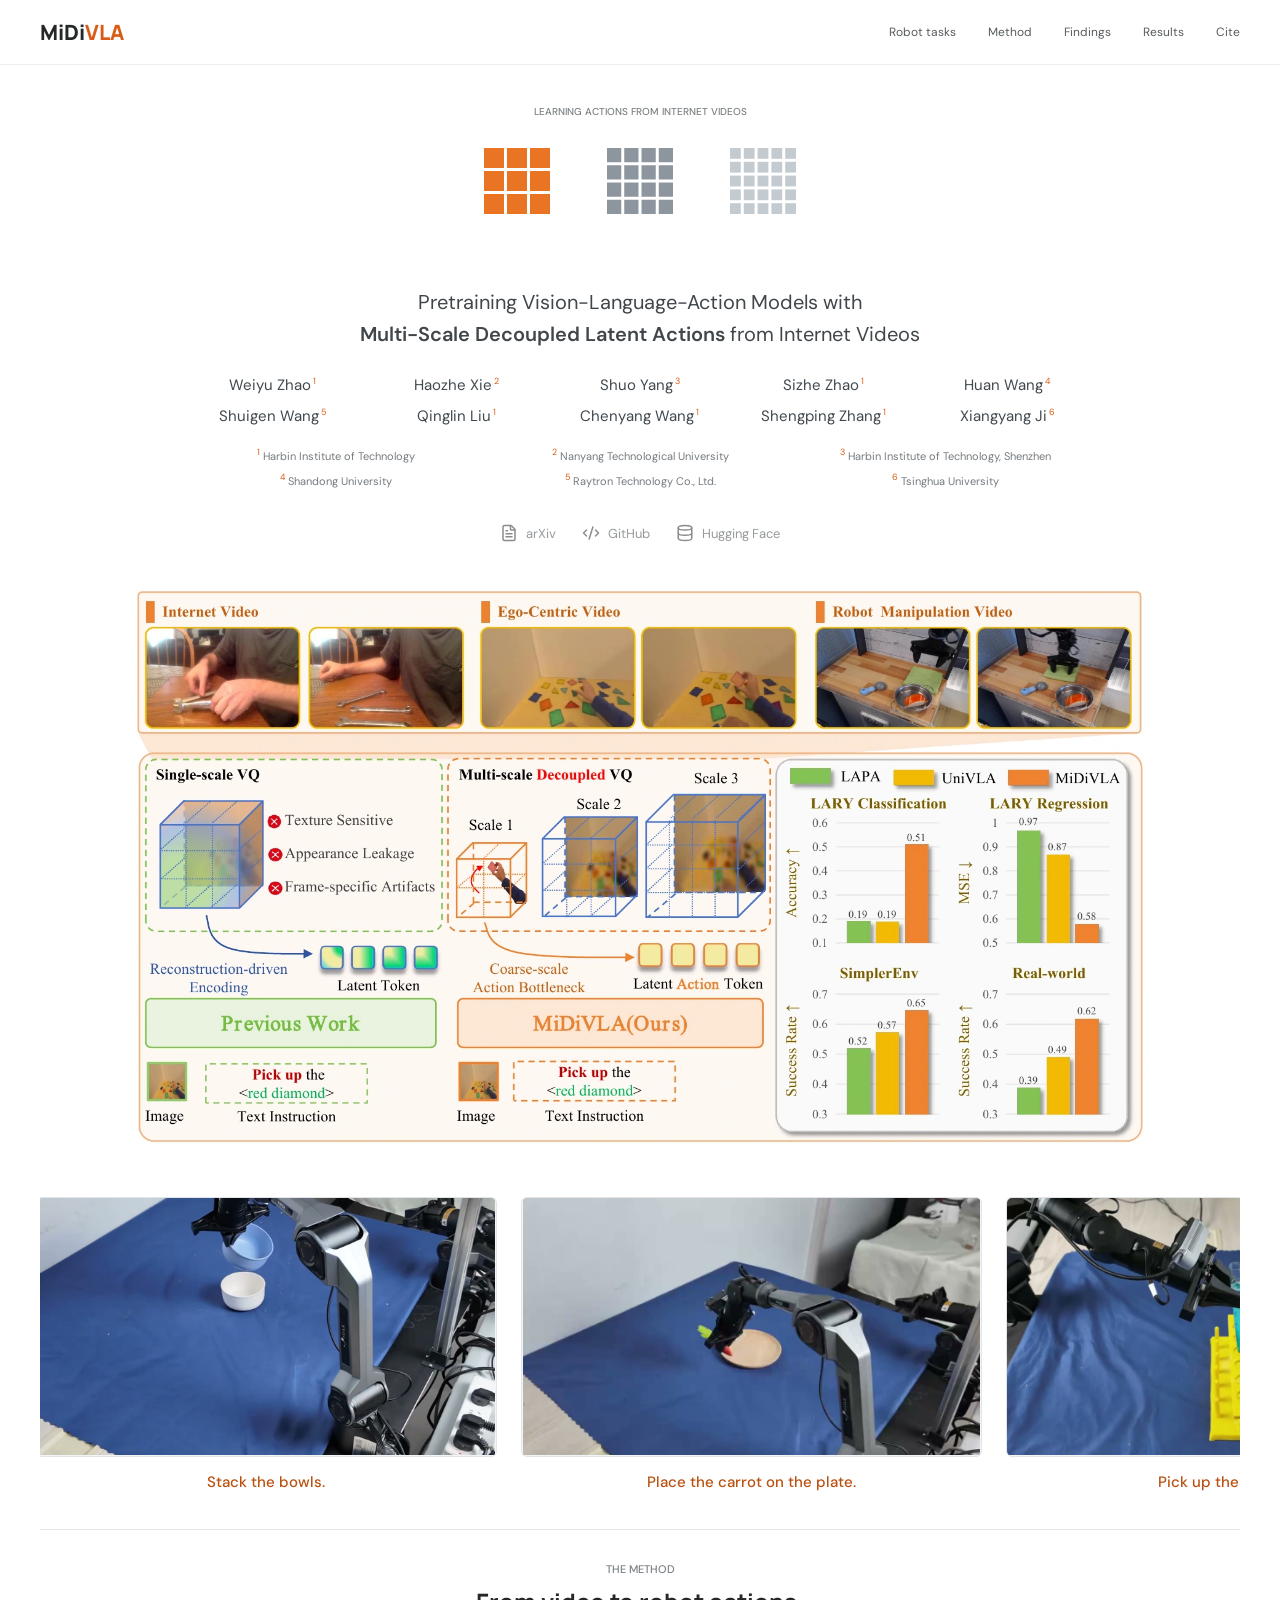
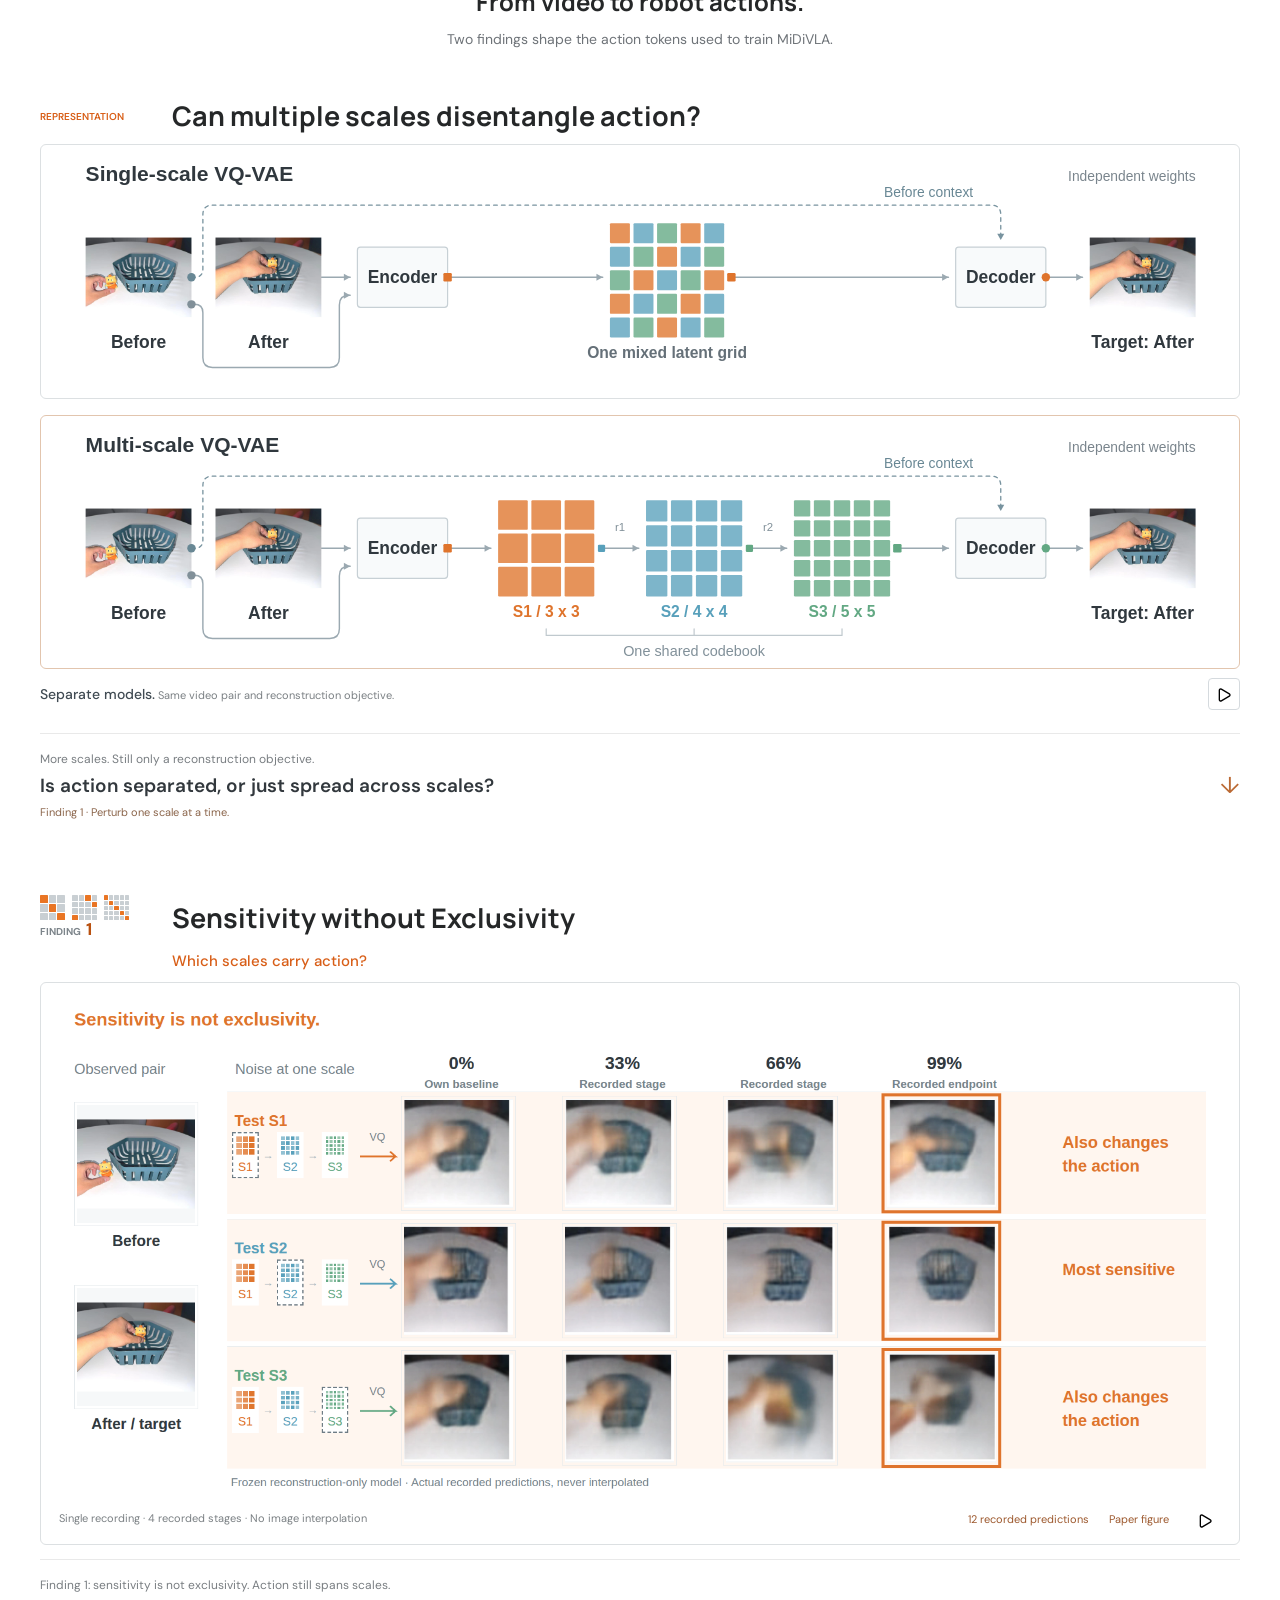
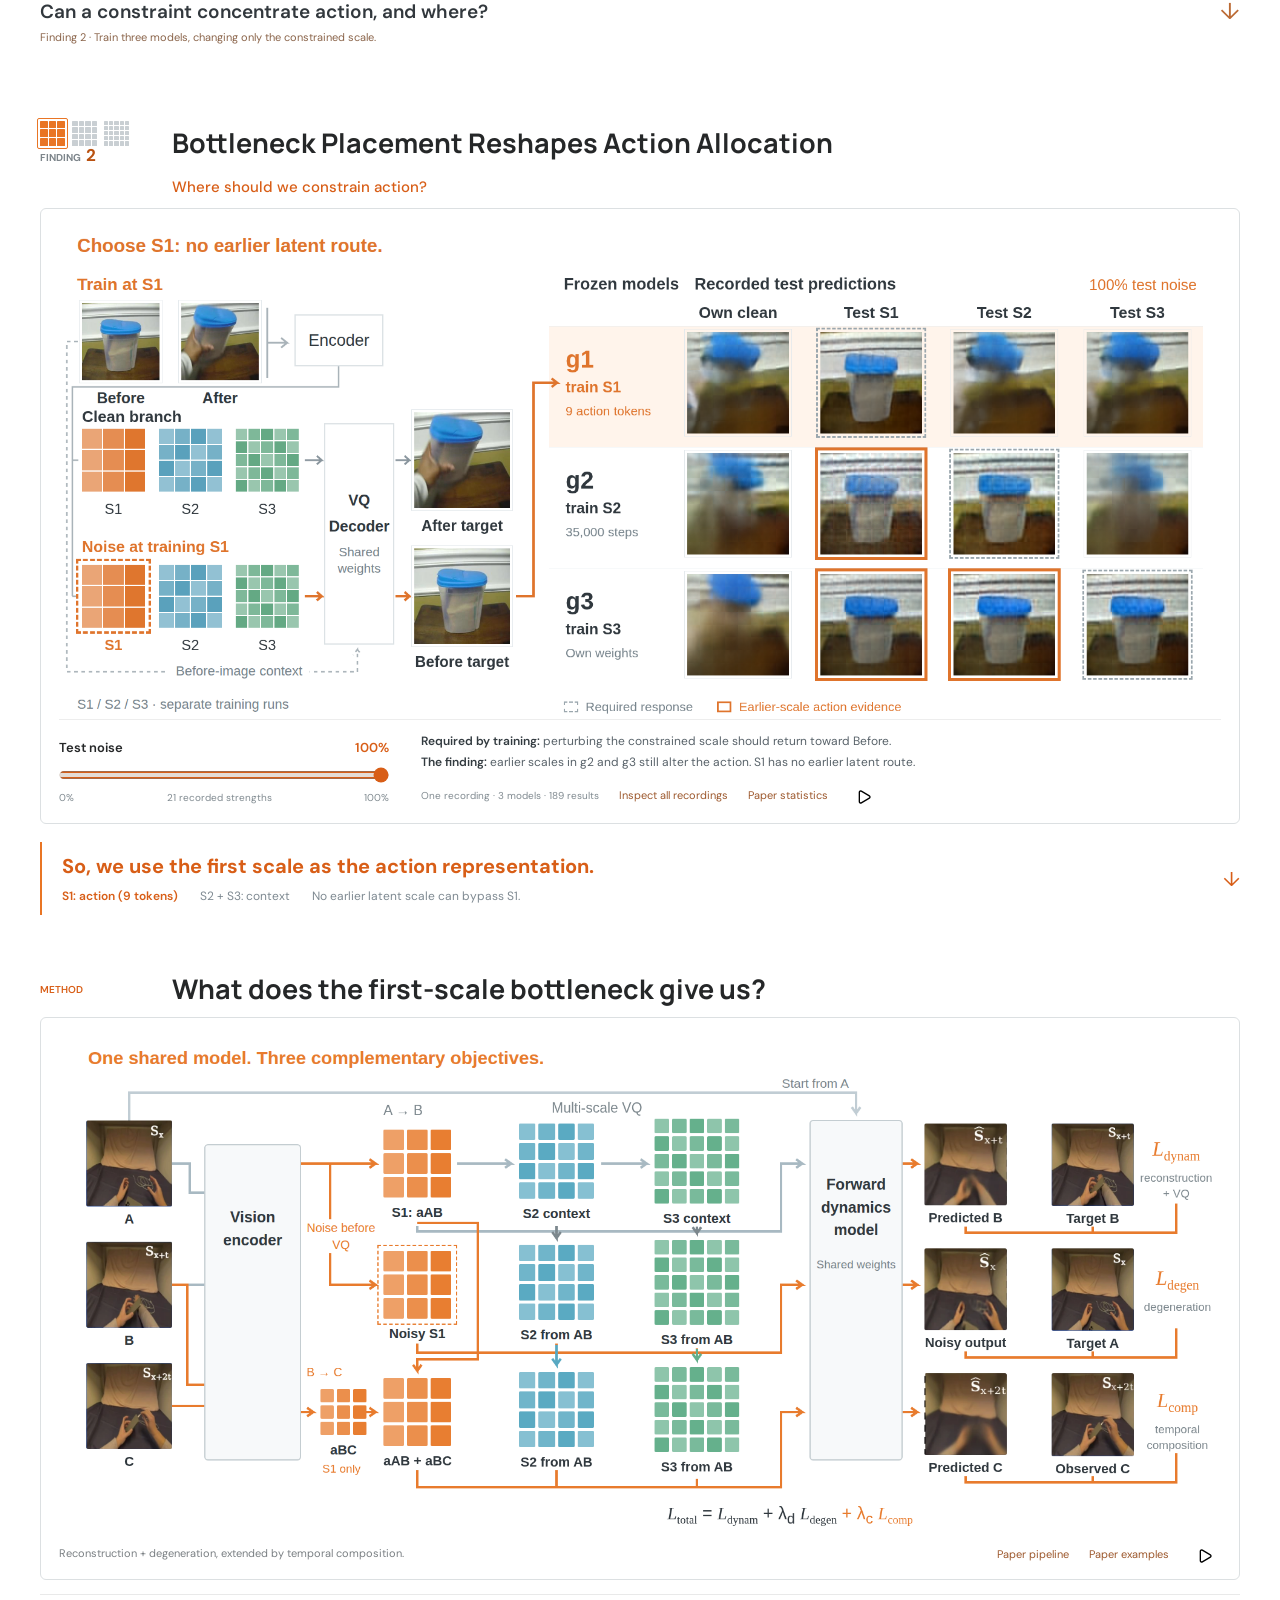
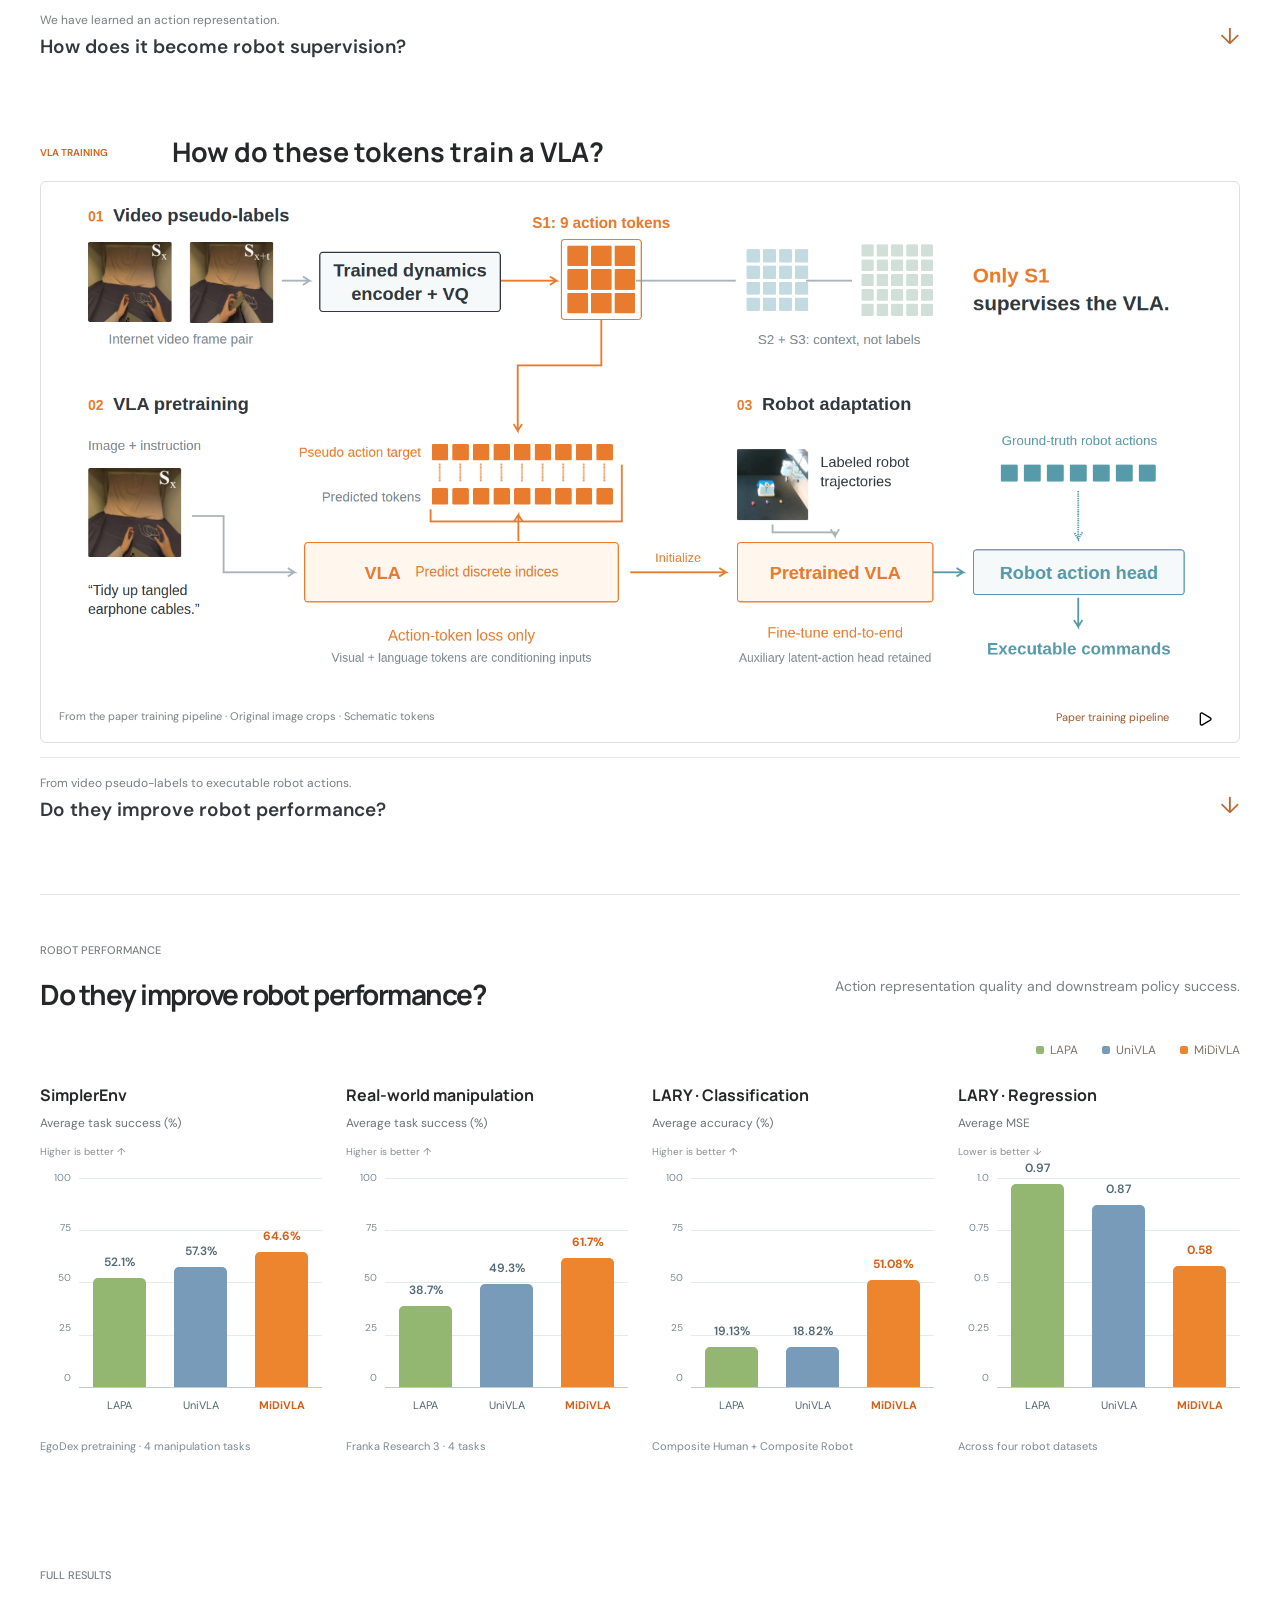
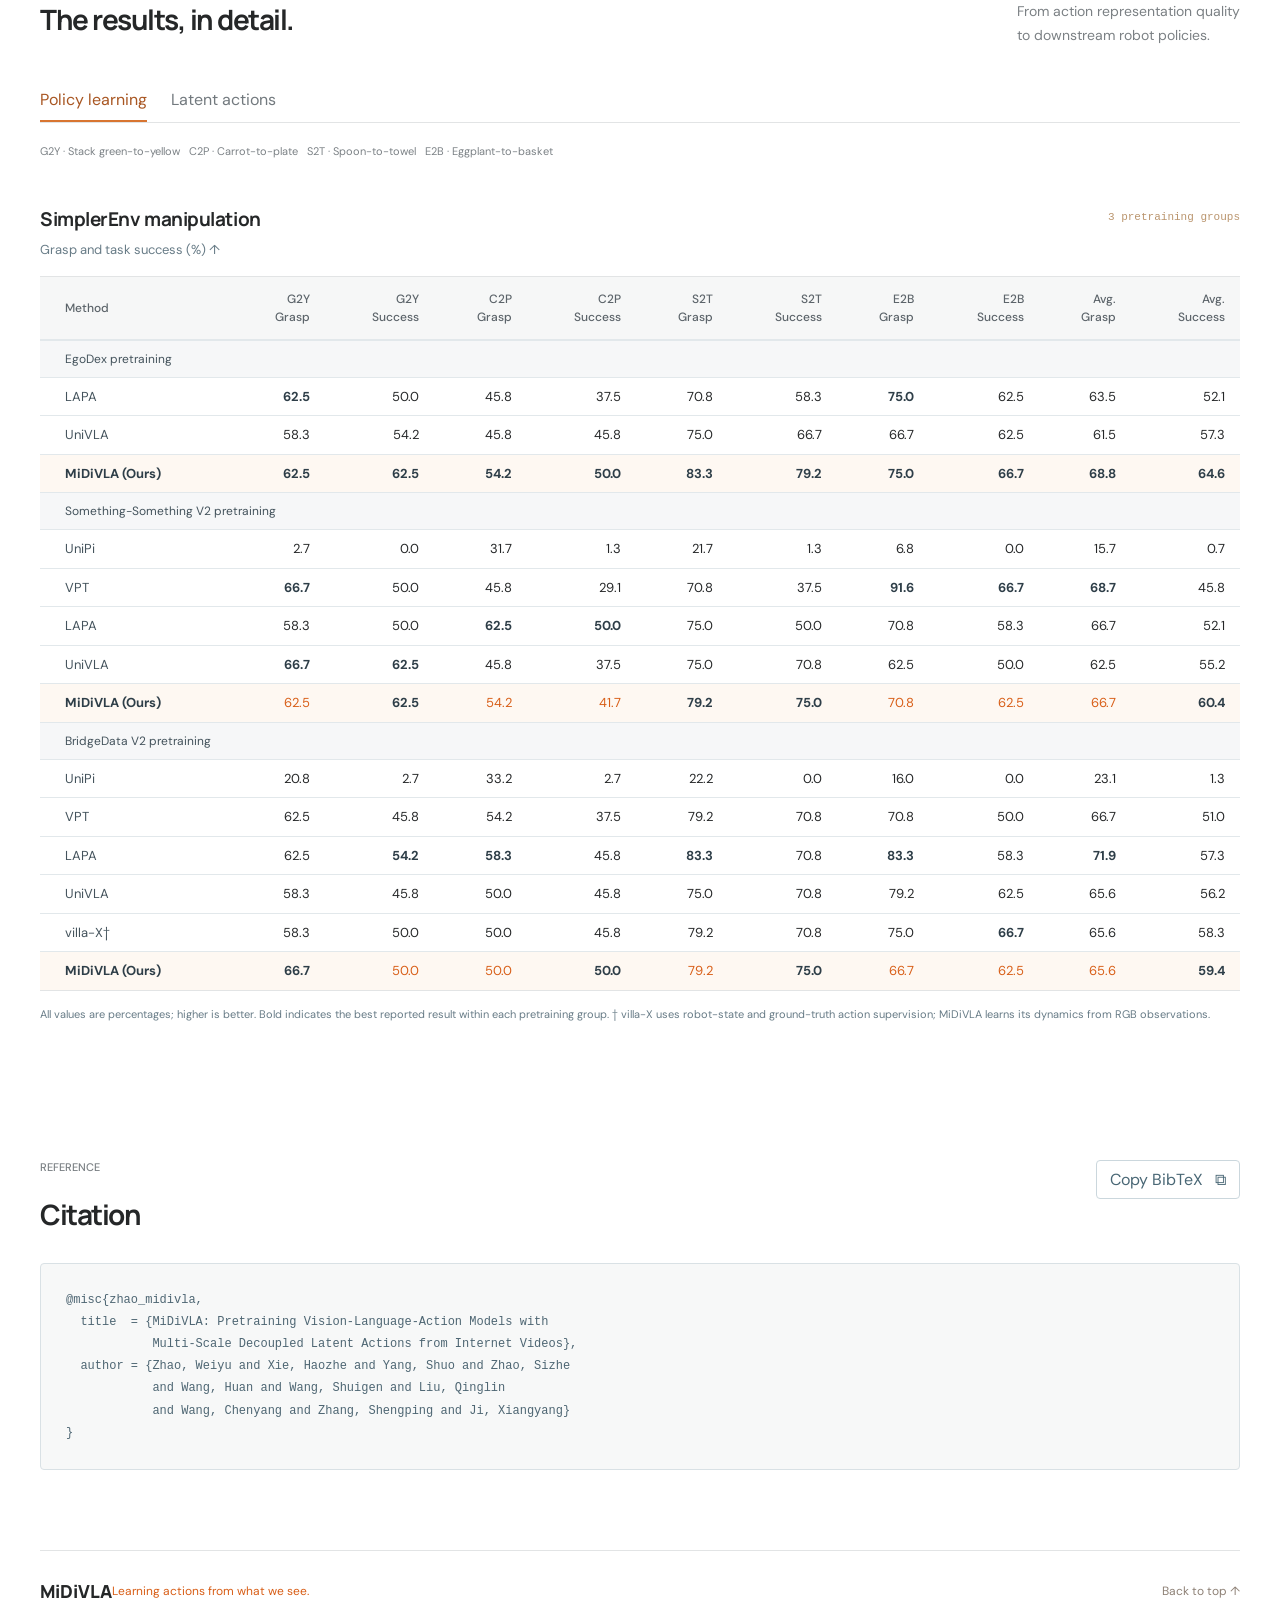
==== commit eeb1c5a7: "Update MiDiVLA demo gallery and interactive diagrams" ====
--- a/midivla/index.html
+++ b/midivla/index.html
@@ -9,18 +9,19 @@
   <link rel="stylesheet" href="/page/midivla/styles.css?v=findings-reader-1">
   <link rel="stylesheet" href="/page/midivla/scroll-story.css?v=20261011">
   <link rel="stylesheet" href="/page/midivla/discovery.css?v=20261011-vla-training">
-  <link rel="stylesheet" href="/page/midivla/clean-layout.css?v=20261011-clean-1">
+  <link rel="stylesheet" href="/page/midivla/clean-layout.css?v=20261114-task-instructions">
+  <link rel="stylesheet" href="/page/midivla/representation-diagram.css?v=20261114-refined-arrows">
   <script src="/page/midivla/assets/noise-experiments.js?v=20260925-layer1-35000" defer></script>
   <script src="/page/midivla/journey-data.js?v=20261011-confirmed-stages" defer></script>
   <script src="/page/midivla/storyboard-data.js?v=20261009" defer></script>
-  <script src="/page/midivla/scroll-story.js?v=20261011-vla-training" defer></script>
+  <script src="/page/midivla/scroll-story.js?v=20261114-robot-video" defer></script>
 <link rel="canonical" href="https://weiyu0726.github.io/midivla/">
 </head>
 <body class="scroll-story">
 <a class="skip-link" href="#main">Skip to content</a>
 <header class="header"><div class="nav-wrap">
   <a class="wordmark" href="#overview" aria-label="MiDiVLA home">MiDi<span>VLA</span></a>
-  <nav aria-label="Main navigation"><a href="#lapa">The story</a><a href="#finding-one">Findings</a><a href="#temporal-composition">Method</a><a href="#results">Results</a><a href="#citation">Cite</a></nav>
+  <nav aria-label="Main navigation"><a href="#demos">Robot tasks</a><a href="#lapa">Method</a><a href="#finding-one">Findings</a><a href="#results">Results</a><a href="#citation">Cite</a></nav>
 </div></header>
 <main id="main">
 <section class="story-overview wrap" id="overview">
@@ -30,22 +31,198 @@
     <p class="affiliations"><span><sup>1</sup> Harbin Institute of Technology</span><span><sup>2</sup> Nanyang Technological University</span><span><sup>3</sup> Harbin Institute of Technology, Shenzhen</span><span><sup>4</sup> Shandong University</span><span><sup>5</sup> Raytron Technology Co., Ltd.</span><span><sup>6</sup> Tsinghua University</span></p>
   </div>
   <div class="project-resources" aria-label="Project resources, coming soon"><span class="resource-unavailable" role="link" aria-disabled="true" title="Coming soon"><img class="icon" src="/page/midivla/assets/icons/file-text.svg" width="18" height="18" alt="">arXiv</span><span class="resource-unavailable" role="link" aria-disabled="true" title="Coming soon"><img class="icon" src="/page/midivla/assets/icons/code-xml.svg" width="18" height="18" alt="">GitHub</span><span class="resource-unavailable" role="link" aria-disabled="true" title="Coming soon"><img class="icon" src="/page/midivla/assets/icons/database.svg" width="18" height="18" alt="">Hugging Face</span></div>
-  <figure class="original-teaser"><button type="button" data-figure="teaser" data-title="MiDiVLA - Original teaser" aria-label="Enlarge the original MiDiVLA teaser"><img src="/page/midivla/assets/figure-teaser.webp" width="1658" height="919" alt="Original MiDiVLA teaser showing video frame pairs, single-scale and multi-scale latent quantization, and quantitative comparisons"></button><figcaption><span>From video transitions to decoupled latent actions.</span><button class="icon-button" type="button" data-figure="teaser" data-title="MiDiVLA - Original teaser" title="Enlarge original teaser" aria-label="Enlarge original teaser"><img class="icon" src="/page/midivla/assets/icons/maximize-2.svg" width="18" height="18" alt=""></button></figcaption></figure>
+  <figure class="original-teaser"><button type="button" data-figure="teaser" data-title="MiDiVLA - Original teaser" aria-label="Enlarge the original MiDiVLA teaser"><img src="/page/midivla/assets/figure-teaser.webp" width="1658" height="919" alt="Original MiDiVLA teaser showing video frame pairs, single-scale and multi-scale latent quantization, and quantitative comparisons"></button></figure>
+</section>
+<section class="task-showcase wrap" id="demos" aria-label="Real-world task videos">
+  <div id="task-carousel" class="task-examples" tabindex="0" role="region" aria-roledescription="carousel" aria-label="Real-world task videos">
+    <figure class="task-example" role="group" aria-roledescription="slide" aria-label="1 of 5"><div class="task-video-slot"><video class="task-video" loop muted playsinline preload="metadata" poster="/page/midivla/assets/robot-task-01-poster.jpg" aria-label="Robot stacking a blue bowl inside a white bowl"><source src="/page/midivla/videos/robot-task-01.mp4" type="video/mp4"></video></div><figcaption class="task-instruction">Stack the bowls.</figcaption></figure>
+    <figure class="task-example" role="group" aria-roledescription="slide" aria-label="2 of 5"><div class="task-video-slot"><video class="task-video" loop muted playsinline preload="metadata" poster="/page/midivla/assets/robot-task-02-poster.jpg" aria-label="Robot placing a carrot on a plate"><source src="/page/midivla/videos/robot-task-02.mp4" type="video/mp4"></video></div><figcaption class="task-instruction">Place the carrot on the plate.</figcaption></figure>
+    <figure class="task-example" role="group" aria-roledescription="slide" aria-label="3 of 5"><div class="task-video-slot"><video class="task-video" loop muted playsinline preload="metadata" poster="/page/midivla/assets/robot-task-03-poster.jpg" aria-label="Robot picking up a test tube from a rack"><source src="/page/midivla/videos/robot-task-03.mp4" type="video/mp4"></video></div><figcaption class="task-instruction">Pick up the test tube.</figcaption></figure>
+    <figure class="task-example" role="group" aria-roledescription="slide" aria-label="4 of 5"><div class="task-video-slot"><video class="task-video" loop muted playsinline preload="metadata" poster="/page/midivla/assets/robot-task-04-poster.jpg" aria-label="Robot placing a banana in a basket"><source src="/page/midivla/videos/robot-task-04.mp4" type="video/mp4"></video></div><figcaption class="task-instruction">Place the banana in the basket.</figcaption></figure>
+    <figure class="task-example" role="group" aria-roledescription="slide" aria-label="5 of 5"><div class="task-video-slot"><video class="task-video" loop muted playsinline preload="metadata" poster="/page/midivla/assets/robot-task-05-poster.jpg" aria-label="Robot placing a cucumber in a basket"><source src="/page/midivla/videos/robot-task-05.mp4" type="video/mp4"></video></div><figcaption class="task-instruction">Place the cucumber in the basket.</figcaption></figure>
+  </div>
 </section>
 <section class="story-prologue wrap" aria-labelledby="story-question">
-  <span class="section-kicker">THE DISCOVERY</span>
-  <h2 id="story-question">Reconstructing a video is not the same<br>as <span>understanding its action.</span></h2>
-  <p>MiDiVLA starts with this gap. Two controlled experiments turn a multi-scale representation into a design for action supervision.</p>
-  <div class="story-acts"><a href="#finding-one"><b>01 / FINDING 1</b><strong>More scales are not enough.</strong><span>Action still affects several scales.</span></a><a href="#finding-two"><b>02 / FINDING 2</b><strong>Constraint location matters.</strong><span>Later scales leave earlier routes.</span></a><a href="#bottleneck"><b>03 / THE DESIGN</b><strong>Start at the first scale.</strong><span>Use its nine tokens to teach a VLA.</span></a></div>
+  <span class="section-kicker">THE METHOD</span>
+  <h2 id="story-question">From video to robot actions.</h2>
+  <p>Two findings shape the action tokens used to train MiDiVLA.</p>
 </section>
 <div class="story-body" id="findings">
 <section class="story-chapter evidence-chapter ambient-chapter" id="lapa" data-chapter="lapa">
   <div class="wrap"><span id="multiscale" aria-hidden="true"></span>
     <header class="sheet-heading"><span class="chapter-number">REPRESENTATION</span><h2>Can multiple scales disentangle action?</h2></header>
     <div class="chapter-layout single-scene"><div class="chapter-visual ambient-figure" data-diagram="lapa">
-      <video id="representation-film" class="ambient-film" data-ambient-scene muted playsinline preload="metadata" tabindex="0" poster="/page/midivla/videos/keyframes/representation-diagram.png?v=20261011-linked-discovery" aria-label="Single-scale and multi-scale VQ-VAE: one mixed code versus three residual scales, using the same video pair and reconstruction target" aria-describedby="representation-description"><source src="/page/midivla/videos/representation-diagram.mp4?v=20261011-linked-discovery" type="video/mp4"></video>
-      <div class="evidence-footer"><p>Reconstruction schematic &middot; Same video pair and target &middot; Token colors are illustrative</p></div>
-      <p class="sr-only" id="representation-description">A single-scale latent code can mix action and appearance. Multi-scale VQ-VAE uses 3 x 3, 4 x 4 and 5 x 5 scales connected by residual quantization. One shared codebook is used across scales. Both architectures reconstruct After conditioned on Before. Target: After is observed supervision, not a generated prediction.</p>
+      <div id="representation-diagram" class="representation-live" role="group" aria-label="Separate models: single-scale and multi-scale reconstruction" aria-describedby="representation-description">
+      <svg class="representation-model" data-model="single" viewBox="0 0 1980 420" role="img" aria-labelledby="rd-title-single">
+        <title id="rd-title-single">Single-scale VQ-VAE: a separately trained reconstruction model</title>
+        <defs>
+          <marker id="rd-flow-arrow-single" markerUnits="userSpaceOnUse" viewBox="0 0 12 12" markerWidth="14" markerHeight="14" refX="11" refY="6" orient="auto"><path d="M2 1 L11 6 L2 11 Z" fill="#9ba9b1"/></marker>
+          <marker id="rd-context-arrow-single" markerUnits="userSpaceOnUse" viewBox="0 0 12 12" markerWidth="14" markerHeight="14" refX="11" refY="6" orient="auto"><path d="M2 1 L11 6 L2 11 Z" fill="#78939f"/></marker>
+        </defs>
+        <g class="rd-flow" marker-end="url(#rd-flow-arrow-single)">
+          <path d="M460 220 H508"/>
+          <path id="rd-input-route-single" d="M244 265 H249 Q263 265 263 279 V354 Q263 370 279 370 H474 Q490 370 490 354 V266 Q490 250 506 250 H508"/>
+          <path d="M670 220 H928"/>
+          <path d="M1142 220 H1503"/>
+          <path d="M1665 220 H1726"/>
+        </g>
+        <path class="rd-context" id="rd-context-single" d="M244 220 H249 Q263 220 263 206 V116 Q263 100 279 100 H1574 Q1590 100 1590 116 V158" marker-end="url(#rd-context-arrow-single)"/>
+        <image id="rd-before-single" x="68" y="132" width="176" height="176" href="/page/midivla/assets/f1-start.webp" preserveAspectRatio="xMidYMid meet"/>
+        <image x="284" y="132" width="176" height="176" href="/page/midivla/assets/f1-target.webp" preserveAspectRatio="xMidYMid meet"/>
+        <image x="1738" y="132" width="176" height="176" href="/page/midivla/assets/f1-target.webp" preserveAspectRatio="xMidYMid meet"/>
+        <g class="rd-blocks"><rect x="520" y="170" width="150" height="100" rx="5"/><rect x="1515" y="170" width="150" height="100" rx="5"/></g>
+        <g class="rd-grid rd-mixed-grid" data-mixed="true" style="--rd-phase:-1s">
+          <rect class="rd-token rd-s1" x="940.00" y="130.00" width="33.20" height="33.20" rx="2" style="--rd-token-delay:-0.00s"/>
+          <rect class="rd-token rd-s2" x="979.20" y="130.00" width="33.20" height="33.20" rx="2" style="--rd-token-delay:-0.09s"/>
+          <rect class="rd-token rd-s3" x="1018.40" y="130.00" width="33.20" height="33.20" rx="2" style="--rd-token-delay:-0.18s"/>
+          <rect class="rd-token rd-s1" x="1057.60" y="130.00" width="33.20" height="33.20" rx="2" style="--rd-token-delay:-0.27s"/>
+          <rect class="rd-token rd-s2" x="1096.80" y="130.00" width="33.20" height="33.20" rx="2" style="--rd-token-delay:-0.36s"/>
+          <rect class="rd-token rd-s2" x="940.00" y="169.20" width="33.20" height="33.20" rx="2" style="--rd-token-delay:-0.45s"/>
+          <rect class="rd-token rd-s3" x="979.20" y="169.20" width="33.20" height="33.20" rx="2" style="--rd-token-delay:-0.54s"/>
+          <rect class="rd-token rd-s1" x="1018.40" y="169.20" width="33.20" height="33.20" rx="2" style="--rd-token-delay:-0.63s"/>
+          <rect class="rd-token rd-s2" x="1057.60" y="169.20" width="33.20" height="33.20" rx="2" style="--rd-token-delay:-0.72s"/>
+          <rect class="rd-token rd-s3" x="1096.80" y="169.20" width="33.20" height="33.20" rx="2" style="--rd-token-delay:-0.81s"/>
+          <rect class="rd-token rd-s3" x="940.00" y="208.40" width="33.20" height="33.20" rx="2" style="--rd-token-delay:-0.90s"/>
+          <rect class="rd-token rd-s1" x="979.20" y="208.40" width="33.20" height="33.20" rx="2" style="--rd-token-delay:-0.99s"/>
+          <rect class="rd-token rd-s2" x="1018.40" y="208.40" width="33.20" height="33.20" rx="2" style="--rd-token-delay:-1.08s"/>
+          <rect class="rd-token rd-s3" x="1057.60" y="208.40" width="33.20" height="33.20" rx="2" style="--rd-token-delay:-1.17s"/>
+          <rect class="rd-token rd-s1" x="1096.80" y="208.40" width="33.20" height="33.20" rx="2" style="--rd-token-delay:-1.26s"/>
+          <rect class="rd-token rd-s1" x="940.00" y="247.60" width="33.20" height="33.20" rx="2" style="--rd-token-delay:-1.35s"/>
+          <rect class="rd-token rd-s2" x="979.20" y="247.60" width="33.20" height="33.20" rx="2" style="--rd-token-delay:-1.44s"/>
+          <rect class="rd-token rd-s3" x="1018.40" y="247.60" width="33.20" height="33.20" rx="2" style="--rd-token-delay:-1.53s"/>
+          <rect class="rd-token rd-s1" x="1057.60" y="247.60" width="33.20" height="33.20" rx="2" style="--rd-token-delay:-1.62s"/>
+          <rect class="rd-token rd-s2" x="1096.80" y="247.60" width="33.20" height="33.20" rx="2" style="--rd-token-delay:-1.71s"/>
+          <rect class="rd-token rd-s2" x="940.00" y="286.80" width="33.20" height="33.20" rx="2" style="--rd-token-delay:-1.80s"/>
+          <rect class="rd-token rd-s3" x="979.20" y="286.80" width="33.20" height="33.20" rx="2" style="--rd-token-delay:-1.89s"/>
+          <rect class="rd-token rd-s1" x="1018.40" y="286.80" width="33.20" height="33.20" rx="2" style="--rd-token-delay:-1.98s"/>
+          <rect class="rd-token rd-s2" x="1057.60" y="286.80" width="33.20" height="33.20" rx="2" style="--rd-token-delay:-2.07s"/>
+          <rect class="rd-token rd-s3" x="1096.80" y="286.80" width="33.20" height="33.20" rx="2" style="--rd-token-delay:-2.16s"/>
+        </g>
+        <g class="rd-text">
+          <text class="rd-row-title" x="68" y="60">Single-scale VQ-VAE</text>
+          <text class="rd-model-note" x="1914" y="60">Independent weights</text>
+          <text class="rd-image-label" x="156" y="337">Before</text>
+          <text class="rd-image-label" x="372" y="337">After</text>
+          <text class="rd-image-label" x="1826" y="337">Target: After</text>
+          <text class="rd-block-label" x="595" y="230">Encoder</text>
+          <text class="rd-block-label" x="1590" y="230">Decoder</text>
+          <text class="rd-context-label" x="1470" y="87">Before context</text>
+          <text class="rd-grid-label rd-neutral" x="1035" y="355">One mixed latent grid</text>
+        </g>
+        <g class="rd-packets" aria-hidden="true">
+          <circle class="rd-packet rd-input-single" r="7"/>
+          <rect class="rd-packet rd-encode-single rd-s1" x="-7" y="-7" width="14" height="14" rx="2"/>
+          <rect class="rd-packet rd-decode-single rd-s1" x="-7" y="-7" width="14" height="14" rx="2"/>
+          <circle class="rd-packet rd-output-single rd-s1" r="7"/>
+          <circle class="rd-packet rd-before-single" r="7"/>
+        </g>
+      </svg>
+      <svg class="representation-model" data-model="multi" viewBox="0 0 1980 420" role="img" aria-labelledby="rd-title-multi">
+        <title id="rd-title-multi">Multi-scale VQ-VAE: a separately trained reconstruction model</title>
+        <defs>
+          <marker id="rd-flow-arrow-multi" markerUnits="userSpaceOnUse" viewBox="0 0 12 12" markerWidth="14" markerHeight="14" refX="11" refY="6" orient="auto"><path d="M2 1 L11 6 L2 11 Z" fill="#9ba9b1"/></marker>
+          <marker id="rd-context-arrow-multi" markerUnits="userSpaceOnUse" viewBox="0 0 12 12" markerWidth="14" markerHeight="14" refX="11" refY="6" orient="auto"><path d="M2 1 L11 6 L2 11 Z" fill="#78939f"/></marker>
+        </defs>
+        <g class="rd-flow" marker-end="url(#rd-flow-arrow-multi)">
+          <path d="M460 220 H508"/>
+          <path id="rd-input-route-multi" d="M244 265 H249 Q263 265 263 279 V354 Q263 370 279 370 H474 Q490 370 490 354 V266 Q490 250 506 250 H508"/>
+          <path d="M670 220 H742"/>
+          <path d="M926 220 H988"/>
+          <path d="M1172 220 H1234"/>
+          <path d="M1418 220 H1503"/>
+          <path d="M1665 220 H1726"/>
+        </g>
+        <path class="rd-context" id="rd-context-multi" d="M244 220 H249 Q263 220 263 206 V116 Q263 100 279 100 H1574 Q1590 100 1590 116 V158" marker-end="url(#rd-context-arrow-multi)"/>
+        <path class="rd-codebook-link" d="M834 354 V365 H1326 V354 M1080 354 V365"/>
+        <image id="rd-before-multi" x="68" y="132" width="176" height="176" href="/page/midivla/assets/f1-start.webp" preserveAspectRatio="xMidYMid meet"/>
+        <image x="284" y="132" width="176" height="176" href="/page/midivla/assets/f1-target.webp" preserveAspectRatio="xMidYMid meet"/>
+        <image x="1738" y="132" width="176" height="176" href="/page/midivla/assets/f1-target.webp" preserveAspectRatio="xMidYMid meet"/>
+        <g class="rd-blocks"><rect x="520" y="170" width="150" height="100" rx="5"/><rect x="1515" y="170" width="150" height="100" rx="5"/></g>
+        <g class="rd-grid" data-scale="1" style="--rd-phase:-0s">
+          <rect class="rd-token rd-s1" x="754.00" y="140.00" width="49.33" height="49.33" rx="2" style="--rd-token-delay:-0.00s"/>
+          <rect class="rd-token rd-s1" x="809.33" y="140.00" width="49.33" height="49.33" rx="2" style="--rd-token-delay:-0.09s"/>
+          <rect class="rd-token rd-s1" x="864.67" y="140.00" width="49.33" height="49.33" rx="2" style="--rd-token-delay:-0.18s"/>
+          <rect class="rd-token rd-s1" x="754.00" y="195.33" width="49.33" height="49.33" rx="2" style="--rd-token-delay:-0.27s"/>
+          <rect class="rd-token rd-s1" x="809.33" y="195.33" width="49.33" height="49.33" rx="2" style="--rd-token-delay:-0.36s"/>
+          <rect class="rd-token rd-s1" x="864.67" y="195.33" width="49.33" height="49.33" rx="2" style="--rd-token-delay:-0.45s"/>
+          <rect class="rd-token rd-s1" x="754.00" y="250.67" width="49.33" height="49.33" rx="2" style="--rd-token-delay:-0.54s"/>
+          <rect class="rd-token rd-s1" x="809.33" y="250.67" width="49.33" height="49.33" rx="2" style="--rd-token-delay:-0.63s"/>
+          <rect class="rd-token rd-s1" x="864.67" y="250.67" width="49.33" height="49.33" rx="2" style="--rd-token-delay:-0.72s"/>
+        </g>
+        <g class="rd-grid" data-scale="2" style="--rd-phase:-2.2s">
+          <rect class="rd-token rd-s2" x="1000.00" y="140.00" width="35.50" height="35.50" rx="2" style="--rd-token-delay:-0.00s"/>
+          <rect class="rd-token rd-s2" x="1041.50" y="140.00" width="35.50" height="35.50" rx="2" style="--rd-token-delay:-0.09s"/>
+          <rect class="rd-token rd-s2" x="1083.00" y="140.00" width="35.50" height="35.50" rx="2" style="--rd-token-delay:-0.18s"/>
+          <rect class="rd-token rd-s2" x="1124.50" y="140.00" width="35.50" height="35.50" rx="2" style="--rd-token-delay:-0.27s"/>
+          <rect class="rd-token rd-s2" x="1000.00" y="181.50" width="35.50" height="35.50" rx="2" style="--rd-token-delay:-0.36s"/>
+          <rect class="rd-token rd-s2" x="1041.50" y="181.50" width="35.50" height="35.50" rx="2" style="--rd-token-delay:-0.45s"/>
+          <rect class="rd-token rd-s2" x="1083.00" y="181.50" width="35.50" height="35.50" rx="2" style="--rd-token-delay:-0.54s"/>
+          <rect class="rd-token rd-s2" x="1124.50" y="181.50" width="35.50" height="35.50" rx="2" style="--rd-token-delay:-0.63s"/>
+          <rect class="rd-token rd-s2" x="1000.00" y="223.00" width="35.50" height="35.50" rx="2" style="--rd-token-delay:-0.72s"/>
+          <rect class="rd-token rd-s2" x="1041.50" y="223.00" width="35.50" height="35.50" rx="2" style="--rd-token-delay:-0.81s"/>
+          <rect class="rd-token rd-s2" x="1083.00" y="223.00" width="35.50" height="35.50" rx="2" style="--rd-token-delay:-0.90s"/>
+          <rect class="rd-token rd-s2" x="1124.50" y="223.00" width="35.50" height="35.50" rx="2" style="--rd-token-delay:-0.99s"/>
+          <rect class="rd-token rd-s2" x="1000.00" y="264.50" width="35.50" height="35.50" rx="2" style="--rd-token-delay:-1.08s"/>
+          <rect class="rd-token rd-s2" x="1041.50" y="264.50" width="35.50" height="35.50" rx="2" style="--rd-token-delay:-1.17s"/>
+          <rect class="rd-token rd-s2" x="1083.00" y="264.50" width="35.50" height="35.50" rx="2" style="--rd-token-delay:-1.26s"/>
+          <rect class="rd-token rd-s2" x="1124.50" y="264.50" width="35.50" height="35.50" rx="2" style="--rd-token-delay:-1.35s"/>
+        </g>
+        <g class="rd-grid" data-scale="3" style="--rd-phase:-4.4s">
+          <rect class="rd-token rd-s3" x="1246.00" y="140.00" width="27.20" height="27.20" rx="2" style="--rd-token-delay:-0.00s"/>
+          <rect class="rd-token rd-s3" x="1279.20" y="140.00" width="27.20" height="27.20" rx="2" style="--rd-token-delay:-0.09s"/>
+          <rect class="rd-token rd-s3" x="1312.40" y="140.00" width="27.20" height="27.20" rx="2" style="--rd-token-delay:-0.18s"/>
+          <rect class="rd-token rd-s3" x="1345.60" y="140.00" width="27.20" height="27.20" rx="2" style="--rd-token-delay:-0.27s"/>
+          <rect class="rd-token rd-s3" x="1378.80" y="140.00" width="27.20" height="27.20" rx="2" style="--rd-token-delay:-0.36s"/>
+          <rect class="rd-token rd-s3" x="1246.00" y="173.20" width="27.20" height="27.20" rx="2" style="--rd-token-delay:-0.45s"/>
+          <rect class="rd-token rd-s3" x="1279.20" y="173.20" width="27.20" height="27.20" rx="2" style="--rd-token-delay:-0.54s"/>
+          <rect class="rd-token rd-s3" x="1312.40" y="173.20" width="27.20" height="27.20" rx="2" style="--rd-token-delay:-0.63s"/>
+          <rect class="rd-token rd-s3" x="1345.60" y="173.20" width="27.20" height="27.20" rx="2" style="--rd-token-delay:-0.72s"/>
+          <rect class="rd-token rd-s3" x="1378.80" y="173.20" width="27.20" height="27.20" rx="2" style="--rd-token-delay:-0.81s"/>
+          <rect class="rd-token rd-s3" x="1246.00" y="206.40" width="27.20" height="27.20" rx="2" style="--rd-token-delay:-0.90s"/>
+          <rect class="rd-token rd-s3" x="1279.20" y="206.40" width="27.20" height="27.20" rx="2" style="--rd-token-delay:-0.99s"/>
+          <rect class="rd-token rd-s3" x="1312.40" y="206.40" width="27.20" height="27.20" rx="2" style="--rd-token-delay:-1.08s"/>
+          <rect class="rd-token rd-s3" x="1345.60" y="206.40" width="27.20" height="27.20" rx="2" style="--rd-token-delay:-1.17s"/>
+          <rect class="rd-token rd-s3" x="1378.80" y="206.40" width="27.20" height="27.20" rx="2" style="--rd-token-delay:-1.26s"/>
+          <rect class="rd-token rd-s3" x="1246.00" y="239.60" width="27.20" height="27.20" rx="2" style="--rd-token-delay:-1.35s"/>
+          <rect class="rd-token rd-s3" x="1279.20" y="239.60" width="27.20" height="27.20" rx="2" style="--rd-token-delay:-1.44s"/>
+          <rect class="rd-token rd-s3" x="1312.40" y="239.60" width="27.20" height="27.20" rx="2" style="--rd-token-delay:-1.53s"/>
+          <rect class="rd-token rd-s3" x="1345.60" y="239.60" width="27.20" height="27.20" rx="2" style="--rd-token-delay:-1.62s"/>
+          <rect class="rd-token rd-s3" x="1378.80" y="239.60" width="27.20" height="27.20" rx="2" style="--rd-token-delay:-1.71s"/>
+          <rect class="rd-token rd-s3" x="1246.00" y="272.80" width="27.20" height="27.20" rx="2" style="--rd-token-delay:-1.80s"/>
+          <rect class="rd-token rd-s3" x="1279.20" y="272.80" width="27.20" height="27.20" rx="2" style="--rd-token-delay:-1.89s"/>
+          <rect class="rd-token rd-s3" x="1312.40" y="272.80" width="27.20" height="27.20" rx="2" style="--rd-token-delay:-1.98s"/>
+          <rect class="rd-token rd-s3" x="1345.60" y="272.80" width="27.20" height="27.20" rx="2" style="--rd-token-delay:-2.07s"/>
+          <rect class="rd-token rd-s3" x="1378.80" y="272.80" width="27.20" height="27.20" rx="2" style="--rd-token-delay:-2.16s"/>
+        </g>
+        <g class="rd-text">
+          <text class="rd-row-title" x="68" y="60">Multi-scale VQ-VAE</text>
+          <text class="rd-model-note" x="1914" y="60">Independent weights</text>
+          <text class="rd-image-label" x="156" y="337">Before</text>
+          <text class="rd-image-label" x="372" y="337">After</text>
+          <text class="rd-image-label" x="1826" y="337">Target: After</text>
+          <text class="rd-block-label" x="595" y="230">Encoder</text>
+          <text class="rd-block-label" x="1590" y="230">Decoder</text>
+          <text class="rd-context-label" x="1470" y="87">Before context</text>
+          <text class="rd-grid-label rd-s1" x="834" y="335">S1 / 3 x 3</text>
+          <text class="rd-grid-label rd-s2" x="1080" y="335">S2 / 4 x 4</text>
+          <text class="rd-grid-label rd-s3" x="1326" y="335">S3 / 5 x 5</text>
+          <text class="rd-small" x="957" y="192">r1</text>
+          <text class="rd-small" x="1203" y="192">r2</text>
+          <text class="rd-note" x="1080" y="399">One shared codebook</text>
+        </g>
+        <g class="rd-packets" aria-hidden="true">
+          <circle class="rd-packet rd-input-multi" r="7"/>
+          <rect class="rd-packet rd-encode-multi rd-s1" x="-7" y="-7" width="14" height="14" rx="2"/>
+          <rect class="rd-packet rd-residual-one rd-s2" x="-6" y="-6" width="12" height="12" rx="2"/>
+          <rect class="rd-packet rd-residual-two rd-s3" x="-6" y="-6" width="12" height="12" rx="2"/>
+          <rect class="rd-packet rd-decode-multi rd-s3" x="-7" y="-7" width="14" height="14" rx="2"/>
+          <circle class="rd-packet rd-output-multi rd-s3" r="7"/>
+          <circle class="rd-packet rd-before-multi" r="7"/>
+        </g>
+      </svg>
+      </div>
+      <div class="evidence-footer"><p><strong>Separate models.</strong> Same video pair and reconstruction objective.</p></div>
+      <p class="sr-only" id="representation-description">Two independently trained models, not two branches of one model. Each has its own Before and After inputs, encoder, decoder, and After target. A single-scale latent code can mix action and appearance. Multi-scale VQ-VAE uses 3 x 3, 4 x 4 and 5 x 5 scales connected by residual quantization. One shared codebook is used only within the multi-scale model. Each decoder receives context directly from its own Before image. Target: After is observed supervision, not a generated prediction. Token colors are illustrative.</p>
     </div></div>
     <div class="chapter-turn" data-next="finding-one"><p><span class="turn-observation">More scales. Still only a reconstruction objective.</span><strong>Is action separated, or just spread across scales?</strong><span class="turn-test">Finding 1 &middot; Perturb one scale at a time.</span></p><a href="#finding-one" aria-label="Continue to Finding 1">&darr;</a></div>
   </div>
@@ -56,7 +233,7 @@
     <p class="chapter-question">Which scales carry action?</p>
     <div class="chapter-layout single-scene">
       <div class="chapter-visual ambient-figure" data-diagram="finding-one">
-        <video id="finding-one-film" class="ambient-film" data-ambient-scene muted playsinline preload="metadata" tabindex="0" poster="/page/midivla/videos/keyframes/finding-one-diagram.png?v=20261011-linked-discovery" aria-label="Finding 1: all twelve recorded predictions stay visible while the perturbation protocol and sensitive scales are highlighted"><source src="/page/midivla/videos/finding-one-diagram.mp4?v=20261011-linked-discovery" type="video/mp4"></video>
+        <video id="finding-one-film" class="ambient-film" data-ambient-scene data-video-controls="minimal" loop muted playsinline preload="metadata" tabindex="0" poster="/page/midivla/videos/keyframes/finding-one-diagram.png?v=20261011-linked-discovery" aria-label="Finding 1: all twelve recorded predictions stay visible while the perturbation protocol and sensitive scales are highlighted"><source src="/page/midivla/videos/finding-one-diagram.mp4?v=20261011-linked-discovery" type="video/mp4"></video>
         <div class="evidence-footer"><p>Single recording &middot; 4 recorded stages &middot; No image interpolation</p><div class="pipeline-links"><button class="paper-link" type="button" data-open-evidence="f1-evidence-dialog">12 recorded predictions</button><button class="paper-link" type="button" data-figure="noise" data-title="Finding 1 - Original pixel disruption evidence">Paper figure</button></div></div>
       </div>
       <dialog class="evidence-dialog" id="f1-evidence-dialog" aria-labelledby="f1-evidence-title"><div class="dialog-header"><h2 id="f1-evidence-title">Finding 1 / Recorded predictions</h2><button class="icon-button" type="button" data-close-evidence aria-label="Close Finding 1 records" title="Close Finding 1 records"><img class="icon" src="/page/midivla/assets/icons/x.svg" width="18" height="18" alt=""></button></div>
@@ -87,7 +264,7 @@
     <p class="chapter-question">Where should we constrain action?</p>
     <div class="chapter-layout single-scene">
       <div class="chapter-visual ambient-figure" data-diagram="finding-two">
-        <video id="finding-two-film" class="ambient-film" data-ambient-scene muted playsinline preload="metadata" tabindex="0" poster="/page/midivla/videos/keyframes/finding-two-diagram.png?v=20261011-linked-discovery" aria-label="Finding 2: degeneration training and all three models' test predictions in one diagram" aria-describedby="degeneration-description"><source src="/page/midivla/videos/finding-two-diagram.mp4?v=20261011-linked-discovery" type="video/mp4"></video>
+        <video id="finding-two-film" class="ambient-film" data-ambient-scene data-video-controls="minimal" loop muted playsinline preload="metadata" tabindex="0" poster="/page/midivla/videos/keyframes/finding-two-diagram.png?v=20261011-linked-discovery" aria-label="Finding 2: degeneration training and all three models' test predictions in one diagram" aria-describedby="degeneration-description"><source src="/page/midivla/videos/finding-two-diagram.mp4?v=20261011-linked-discovery" type="video/mp4"></video>
         <div class="f2-inspection">
           <div class="f2-noise-setting"><label for="f2-scene-noise">Test noise <output id="f2-scene-noise-value" for="f2-scene-noise">100%</output></label><input id="f2-scene-noise" type="range" min="0" max="100" step="5" value="100" aria-valuetext="100% test noise"><div class="f2-noise-extents"><span>0%</span><span>21 recorded strengths</span><span>100%</span></div></div>
           <div class="f2-reading"><p><strong>Required by training:</strong> perturbing the constrained scale should return toward Before.</p><p><strong>The finding:</strong> earlier scales in g2 and g3 still alter the action. S1 has no earlier latent route.</p><div class="pipeline-links"><span>One recording &middot; 3 models &middot; 189 results</span><button class="paper-link" type="button" data-open-evidence="f2-evidence-dialog">Inspect all recordings</button><button class="paper-link" type="button" data-figure="scalenoise" data-title="Finding 2 - Aggregate paper curves, distinct from the single recording">Paper statistics</button></div></div>
@@ -132,7 +309,7 @@
 <section class="story-chapter evidence-chapter ambient-chapter" id="temporal-composition" data-chapter="composition">
   <div class="wrap"><span id="method" aria-hidden="true"></span><header class="sheet-heading"><span class="chapter-number">METHOD</span><h2>What does the first-scale bottleneck give us?</h2></header>
   <div class="chapter-layout single-scene"><div class="chapter-visual pipeline-sheet" data-diagram="composition">
-    <video id="temporal-film" class="ambient-film temporal-player" data-ambient-scene muted playsinline preload="metadata" tabindex="0" poster="/page/midivla/videos/keyframes/temporal-pipeline.png?v=20261011-three-branch" aria-label="Full paper pipeline: dynamics reconstruction and degeneration stay visible as temporal composition unfolds below them" aria-describedby="temporal-description"><source src="/page/midivla/videos/temporal-pipeline.mp4?v=20261011-three-branch" type="video/mp4"></video>
+    <video id="temporal-film" class="ambient-film temporal-player" data-ambient-scene data-video-controls="minimal" loop muted playsinline preload="metadata" tabindex="0" poster="/page/midivla/videos/keyframes/temporal-pipeline.png?v=20261011-three-branch" aria-label="Full paper pipeline: dynamics reconstruction and degeneration stay visible as temporal composition unfolds below them" aria-describedby="temporal-description"><source src="/page/midivla/videos/temporal-pipeline.mp4?v=20261011-three-branch" type="video/mp4"></video>
     <div class="evidence-footer"><p>Reconstruction + degeneration, extended by temporal composition.</p><div class="pipeline-links"><button class="paper-link" type="button" data-figure="framework" data-title="MiDiVLA - Original paper pipeline">Paper pipeline</button><button class="paper-link" type="button" data-figure="thirdbanch" data-title="Temporal composition - Original paper examples">Paper examples</button></div></div>
     <p class="sr-only" id="temporal-description">Finding 2 motivates a first-scale action bottleneck. The two-branch model combines dynamics reconstruction loss L_dynam, including codebook and commitment terms, with degeneration loss L_degen. Clean features reconstruct B from A; perturbing S1 before VQ targets A, with detached codebook embeddings in the degeneration branch. Both branches, predictions, targets and losses remain visible throughout. One more thing introduces temporal composition loss L_comp as a third branch unfolding below the baseline. The final pipeline shows all three branches and their weighted total objective simultaneously. The second pair contributes only the first-scale action embedding a<sub>BC</sub>. No second-pair context input. The sum uses continuous embeddings after lookup and refinement, not discrete token identifiers. The decoder receives A, the summed action, and first-pair context. Predicted C is compared with observed target C.</p>
   </div></div><div class="chapter-turn" data-next="vla-training"><p><span class="turn-observation">We have learned an action representation.</span><strong>How does it become robot supervision?</strong></p><a href="#vla-training" aria-label="Continue to VLA training">&darr;</a></div></div>
@@ -140,7 +317,7 @@
 <section class="story-chapter ambient-chapter" id="vla-training" data-chapter="vla">
   <div class="wrap"><header class="sheet-heading"><span class="chapter-number">VLA TRAINING</span><h2>How do these tokens train a VLA?</h2></header>
     <div class="chapter-layout single-scene"><div class="chapter-visual pipeline-sheet" data-diagram="vla">
-      <video id="vla-training-film" class="ambient-film" data-ambient-scene muted playsinline preload="metadata" tabindex="0" poster="/page/midivla/videos/keyframes/vla-training.png?v=20261011-vla" aria-label="VLA training: video pseudo-labels, action-token pretraining and robot adaptation" aria-describedby="vla-training-description"><source src="/page/midivla/videos/vla-training.mp4?v=20261011-vla" type="video/mp4"></video>
+      <video id="vla-training-film" class="ambient-film" data-ambient-scene data-video-controls="minimal" loop muted playsinline preload="metadata" tabindex="0" poster="/page/midivla/videos/keyframes/vla-training.png?v=20261011-vla" aria-label="VLA training: video pseudo-labels, action-token pretraining and robot adaptation" aria-describedby="vla-training-description"><source src="/page/midivla/videos/vla-training.mp4?v=20261011-vla" type="video/mp4"></video>
       <div class="evidence-footer"><p>From the paper training pipeline &middot; Original image crops &middot; Schematic tokens</p><div class="pipeline-links"><button class="paper-link" type="button" data-figure="finetune" data-title="MiDiVLA - Original VLA training pipeline">Paper training pipeline</button></div></div>
       <p class="sr-only" id="vla-training-description">The trained dynamics encoder annotates Internet video transitions with discrete first-scale indices as pseudo action labels; higher-scale context tokens are excluded. A frozen VQGAN visual tokenizer and the LWM-Chat-1M language backbone condition latent-action prediction on image and instruction tokens. The autoregressive loss supervises only action-token positions. For robot adaptation, the pretrained VLA is fine-tuned end-to-end on a small set of trajectories with ground-truth low-level actions. An executable action head is attached after the penultimate latent-action layer, and the latent-action head remains auxiliary supervision. At execution the policy uses the current image and instruction, with no future frame. Colored blocks are schematic, not measured code values.</p>
     </div></div>
--- a/page/midivla/clean-layout.css
+++ b/page/midivla/clean-layout.css
@@ -82,12 +82,99 @@
 .scroll-story .citation pre { border-radius: 4px; background: #f7f8f8; }
 .scroll-story footer { padding-block: 28px; }
 
+/* Give media one clear boundary and keep playback controls in normal flow. */
+.scroll-story .single-scene > .chapter-visual {
+  border: 1px solid #dce0e2;
+  border-radius: 6px;
+  background: #fff;
+  overflow: hidden;
+  padding: 14px 18px 0;
+}
+.scroll-story .ambient-film { cursor: default; touch-action: auto; }
+.scroll-story .ambient-controls {
+  display: grid;
+  grid-template-columns: 36px minmax(0, 1fr) 92px;
+  align-items: center;
+  gap: 14px;
+  min-height: 48px;
+  padding: 4px 0;
+  border-top: 1px solid #eceeef;
+  background: #fff;
+}
+.ambient-toggle {
+  display: grid;
+  place-items: center;
+  width: 36px;
+  height: 36px;
+  padding: 8px;
+  border: 0;
+  border-radius: 4px;
+  background: transparent;
+}
+.ambient-toggle:hover { background: #f2f4f4; }
+.ambient-toggle img { width: 20px; height: 20px; }
+.ambient-seek { width: 100%; min-width: 0; height: 24px; margin: 0; accent-color: #d87531; cursor: pointer; }
+.ambient-time { font-size: 12px; color: #626b71; font-variant-numeric: tabular-nums; white-space: nowrap; text-align: right; }
+.ambient-chapter .evidence-footer { margin-top: 0; min-height: 38px; padding-block: 9px; }
+.scroll-story .ambient-controls.ambient-controls-minimal {
+  display: inline-flex;
+  flex: 0 0 auto;
+  min-height: 0;
+  padding: 0;
+  border: 0;
+  gap: 0;
+}
+.ambient-controls-minimal .ambient-toggle { width: 32px; height: 32px; }
+.scroll-story .f2-inspection { margin-top: 0; padding-block: 12px; }
+.scroll-story .ambient-chapter .ambient-film { max-height: calc(100vh - 285px); }
+.scroll-story #finding-two .ambient-film { max-height: calc(100vh - 300px); }
+
+.task-showcase { padding-block: 28px 36px; scroll-margin-top: 80px; }
+.task-examples {
+  --task-gap: 24px;
+  position: relative;
+  display: flex;
+  gap: var(--task-gap);
+  overflow-x: auto;
+  scroll-snap-type: x mandatory;
+  overscroll-behavior-x: contain;
+  scrollbar-width: none;
+  cursor: grab;
+  touch-action: pan-x pan-y;
+}
+.task-examples::-webkit-scrollbar { display: none; }
+.task-examples:focus-visible { outline: 2px solid #d77432; outline-offset: 5px; }
+.task-examples.is-dragging { cursor: grabbing; scroll-snap-type: none; user-select: none; }
+.task-examples.has-auto-scroll { scroll-snap-type: none; }
+.task-example { flex: 0 0 calc((100% - var(--task-gap) - var(--task-gap)) / 2.5); min-width: 0; margin: 0; scroll-snap-align: start; }
+.task-video-slot { width: 100%; aspect-ratio: 16 / 9; background: #f3f4f5; border: 1px solid #e2e5e7; border-radius: 6px; overflow: hidden; }
+.task-video { display: block; width: 100%; height: 100%; object-fit: contain; pointer-events: none; }
+.task-example .task-instruction {
+  margin: 14px 0 0;
+  padding: 0 8px;
+  font-size: 15px;
+  font-weight: 500;
+  line-height: 1.5;
+  letter-spacing: 0;
+  color: #b95110;
+  text-align: center;
+  text-wrap: balance;
+}
+.scroll-story .story-prologue { max-width: var(--page-width); padding: 32px 0 30px; border-top: 1px solid #e5e8e9; }
+.scroll-story .story-prologue h2 { font-size: 24px; margin: 9px 0 8px; }
+.story-prologue > p { font-size: 14px; }
+
 @media (max-width: 800px) {
   .scroll-story { --page-gutter: 32px; }
   .scroll-story .sheet-heading h2 { font-size: 24px; }
   .scroll-story .story-prologue h2 { font-size: 26px; }
   .scroll-story .benchmark-grid { grid-template-columns: repeat(2, minmax(0, 1fr)); }
   .ambient-chapter .evidence-footer { align-items: start; flex-wrap: wrap; }
+  .task-examples { --task-gap: 16px; }
+  .scroll-story .single-scene > .chapter-visual { padding: 8px 10px 0; }
+  .scroll-story .ambient-chapter .ambient-film,
+  .scroll-story #finding-two .ambient-film { max-height: none; }
+  .scroll-story .ambient-controls { gap: 8px; grid-template-columns: 36px minmax(0,1fr) 82px; }
 }
 @media (max-width: 500px) {
   .scroll-story .benchmark-grid { grid-template-columns: 1fr; }
--- a/page/midivla/representation-diagram.css
+++ b/page/midivla/representation-diagram.css
@@ -0,0 +1,120 @@
+.representation-live {
+  display: grid;
+  gap: 16px;
+  width: 100%;
+  font-family: Arial, sans-serif;
+  letter-spacing: 0;
+}
+.scroll-story #lapa .single-scene > .chapter-visual { padding: 0; border: 0; background: transparent; overflow: visible; }
+.representation-model { display: block; width: 100%; aspect-ratio: 1980 / 420; border: 1px solid #dce0e2; border-radius: 6px; background: #fff; }
+.representation-model[data-model="multi"] { border-color: #e2c5ae; }
+.representation-live .rd-flow,
+.representation-live .rd-context,
+.representation-live .rd-codebook-link { stroke-linecap: round; stroke-linejoin: round; }
+.representation-live .rd-flow { fill: none; stroke: #9ba9b1; stroke-width: 2.4; }
+.representation-live .rd-context { fill: none; stroke: #78939f; stroke-width: 2.2; stroke-dasharray: 6 7; }
+.representation-live .rd-codebook-link { fill: none; stroke: #c0c9ce; stroke-width: 2; }
+.representation-live .rd-blocks { fill: #f8fafb; stroke: #c7d0d5; stroke-width: 2; }
+.representation-live .rd-text { fill: #30383e; text-anchor: middle; }
+.representation-live .rd-row-title { font-size: 35px; font-weight: 700; text-anchor: start; }
+.representation-live .rd-model-note { font-size: 23px; fill: #7a858d; text-anchor: end; }
+.representation-live .rd-image-label,
+.representation-live .rd-block-label { font-size: 29px; font-weight: 600; }
+.representation-live .rd-grid-label { font-size: 26px; font-weight: 600; }
+.representation-live .rd-small { fill: #819099; font-size: 19px; }
+.representation-live .rd-note { fill: #819099; font-size: 24px; }
+.representation-live .rd-context-label { fill: #688794; font-size: 23px; }
+.representation-live .rd-s1 { fill: #df742c; }
+.representation-live .rd-s2 { fill: #58a0bb; }
+.representation-live .rd-s3 { fill: #62a883; }
+.representation-live .rd-neutral { fill: #657078; }
+.representation-live .rd-token {
+  opacity: .78;
+  animation: rd-token-emphasis 8s ease-in-out infinite;
+  animation-delay: calc(var(--rd-phase, 0s) + var(--rd-token-delay, 0s));
+}
+.representation-live .rd-packet {
+  fill: #819099;
+  offset-distance: 0%;
+  offset-rotate: 0deg;
+  offset-anchor: 0 0;
+  transform-box: view-box;
+  animation: rd-flow 4.8s linear infinite;
+}
+.representation-live .rd-packet.rd-s1 { fill: #df742c; }
+.representation-live .rd-packet.rd-s2 { fill: #58a0bb; }
+.representation-live .rd-packet.rd-s3 { fill: #62a883; }
+.representation-live .rd-input-single {
+  offset-path: path("M244 265 H249 Q263 265 263 279 V354 Q263 370 279 370 H474 Q490 370 490 354 V266 Q490 250 506 250 H508");
+  animation-delay: -1.2s;
+}
+.representation-live .rd-input-multi {
+  offset-path: path("M244 265 H249 Q263 265 263 279 V354 Q263 370 279 370 H474 Q490 370 490 354 V266 Q490 250 506 250 H508");
+  animation-delay: -3.4s;
+}
+.representation-live .rd-encode-single {
+  offset-path: path("M670 220 H928");
+  animation-delay: -2.2s;
+}
+.representation-live .rd-decode-single {
+  offset-path: path("M1142 220 H1503");
+  animation-delay: -3.6s;
+}
+.representation-live .rd-encode-multi {
+  offset-path: path("M670 220 H742");
+  animation-duration: 3.2s;
+  animation-delay: -.4s;
+}
+.representation-live .rd-residual-one {
+  offset-path: path("M926 220 H988");
+  animation-duration: 3.2s;
+  animation-delay: -1.4s;
+}
+.representation-live .rd-residual-two {
+  offset-path: path("M1172 220 H1234");
+  animation-duration: 3.2s;
+  animation-delay: -2.4s;
+}
+.representation-live .rd-decode-multi {
+  offset-path: path("M1418 220 H1503");
+  animation-duration: 3.2s;
+  animation-delay: -3s;
+}
+.representation-live .rd-output-single {
+  offset-path: path("M1665 220 H1726");
+  animation-delay: -4.5s;
+}
+.representation-live .rd-output-multi {
+  offset-path: path("M1665 220 H1726");
+  animation-delay: -2s;
+}
+.representation-live .rd-before-single {
+  fill: #688794;
+  offset-path: path("M244 220 H249 Q263 220 263 206 V116 Q263 100 279 100 H1574 Q1590 100 1590 116 V158");
+  animation-duration: 8s;
+  animation-delay: -3s;
+}
+.representation-live .rd-before-multi {
+  fill: #688794;
+  offset-path: path("M244 220 H249 Q263 220 263 206 V116 Q263 100 279 100 H1574 Q1590 100 1590 116 V158");
+  animation-duration: 8s;
+  animation-delay: -7s;
+}
+.representation-live.is-motion-paused * { animation-play-state: paused !important; }
+.diagram-motion-toggle { flex: 0 0 32px; width: 32px; height: 32px; padding: 7px; margin-left: auto; }
+.diagram-motion-toggle img { width: 18px; height: 18px; }
+@keyframes rd-flow {
+  0% { offset-distance: 0%; opacity: 0; }
+  8%, 90% { opacity: 1; }
+  100% { offset-distance: 100%; opacity: 0; }
+}
+@keyframes rd-token-emphasis {
+  0%, 72%, 100% { opacity: .78; }
+  18%, 34% { opacity: 1; }
+}
+@media (prefers-reduced-motion: reduce) {
+  .representation-live * { animation: none !important; }
+  .representation-live .rd-packet { display: none; }
+  .representation-live .rd-token { opacity: .9; }
+  #lapa .diagram-motion-toggle { display: none; }
+}
